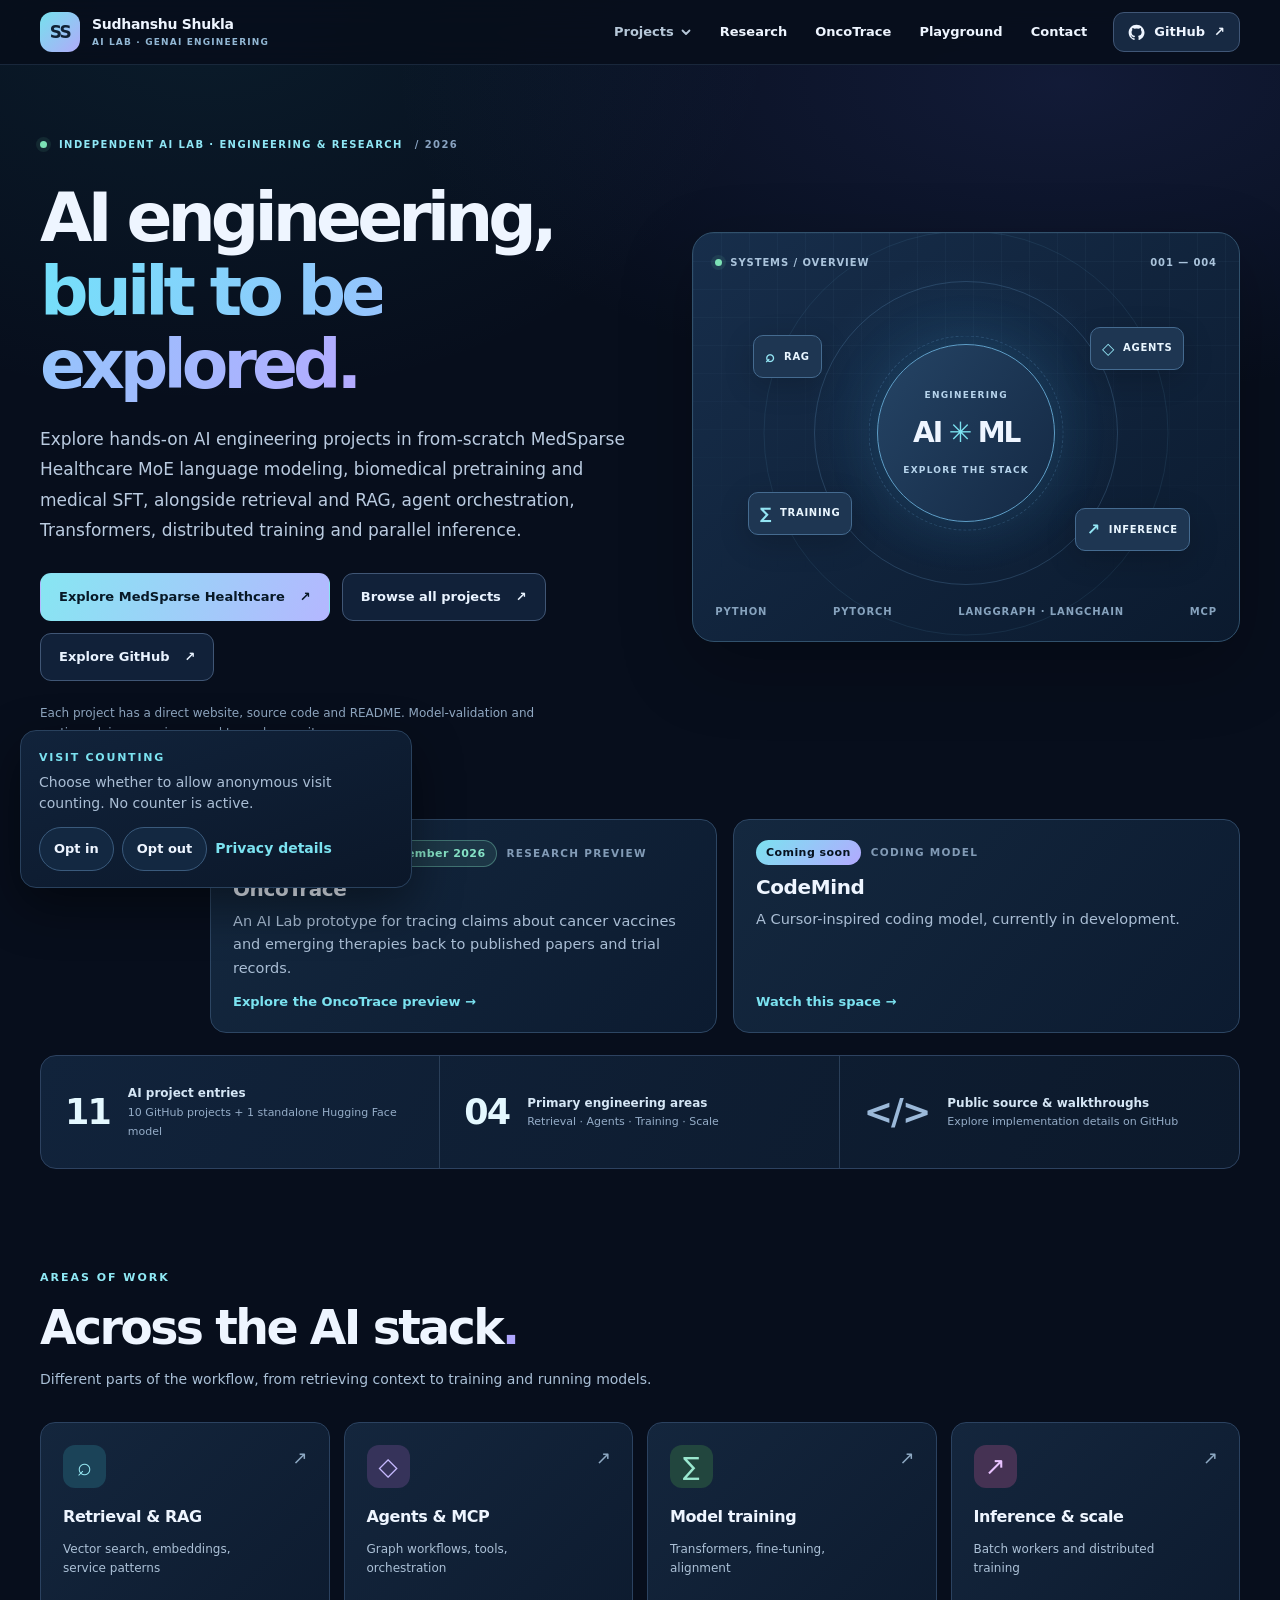
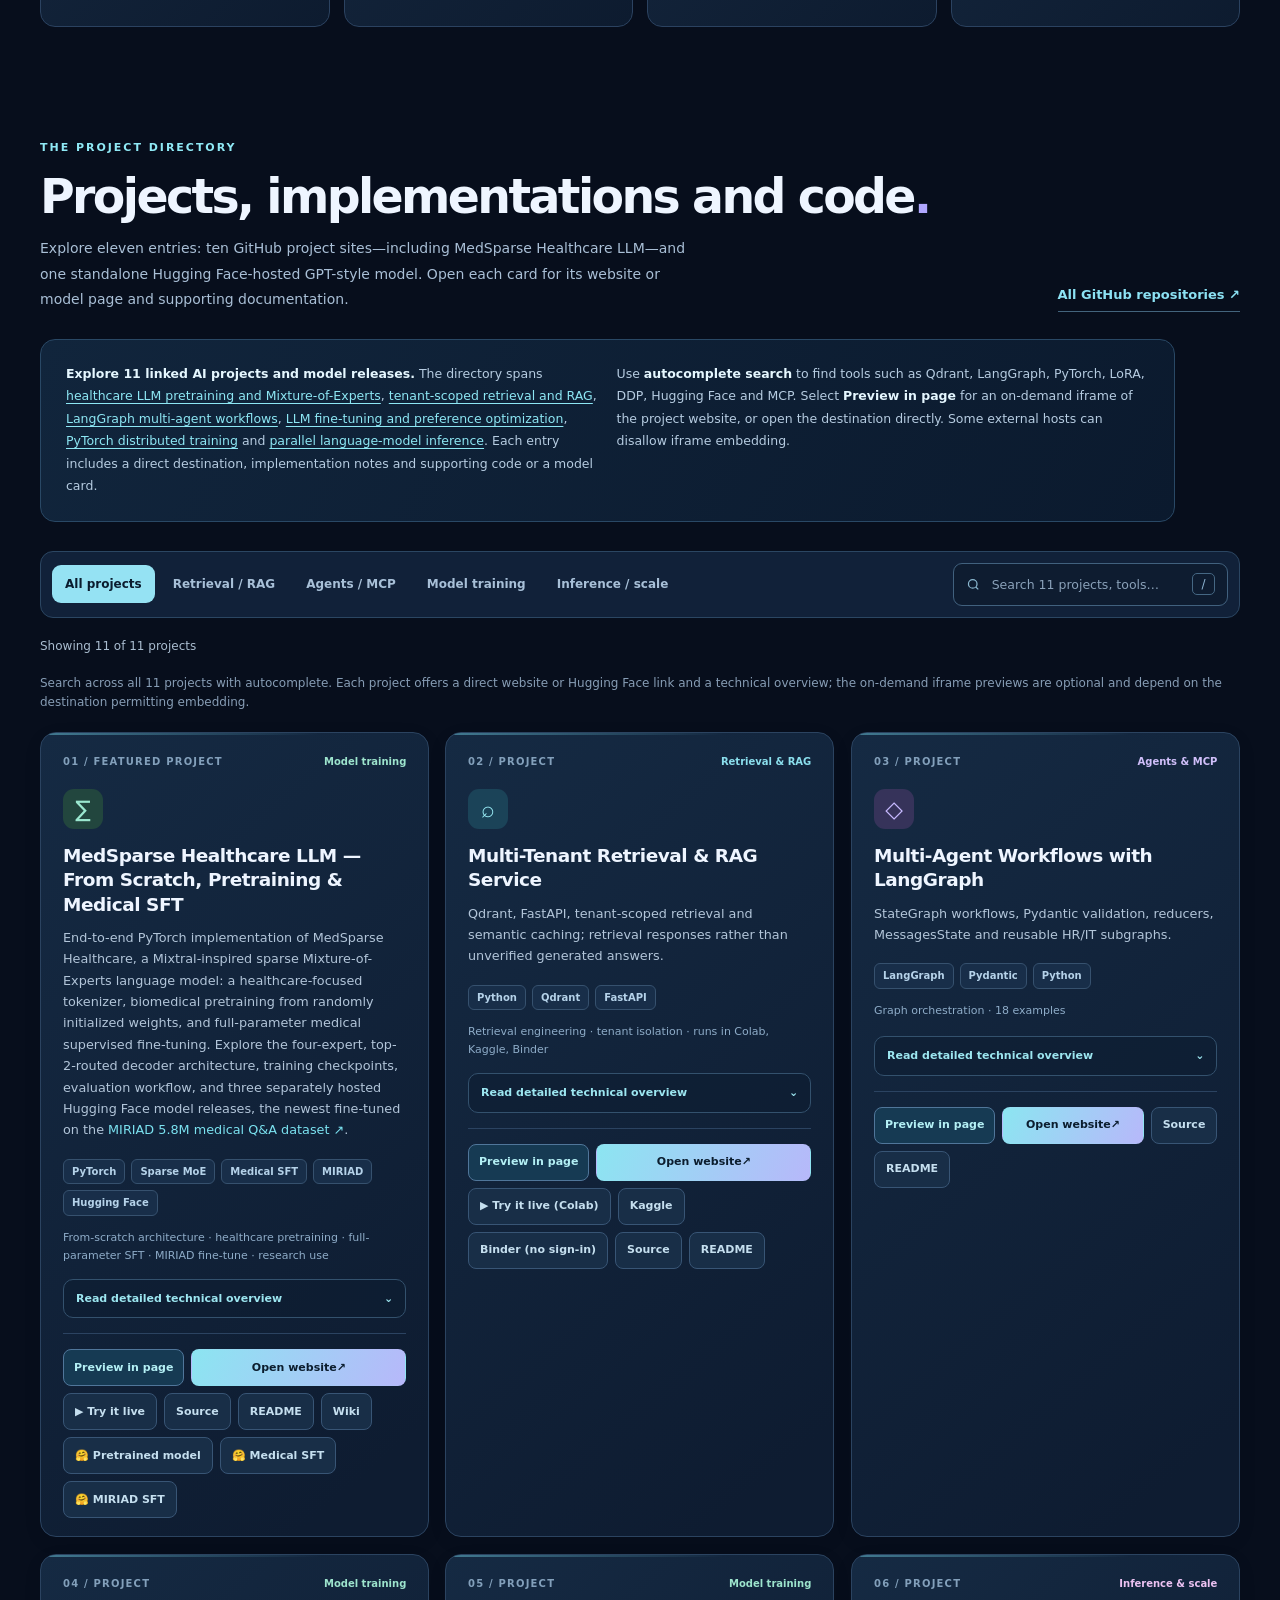
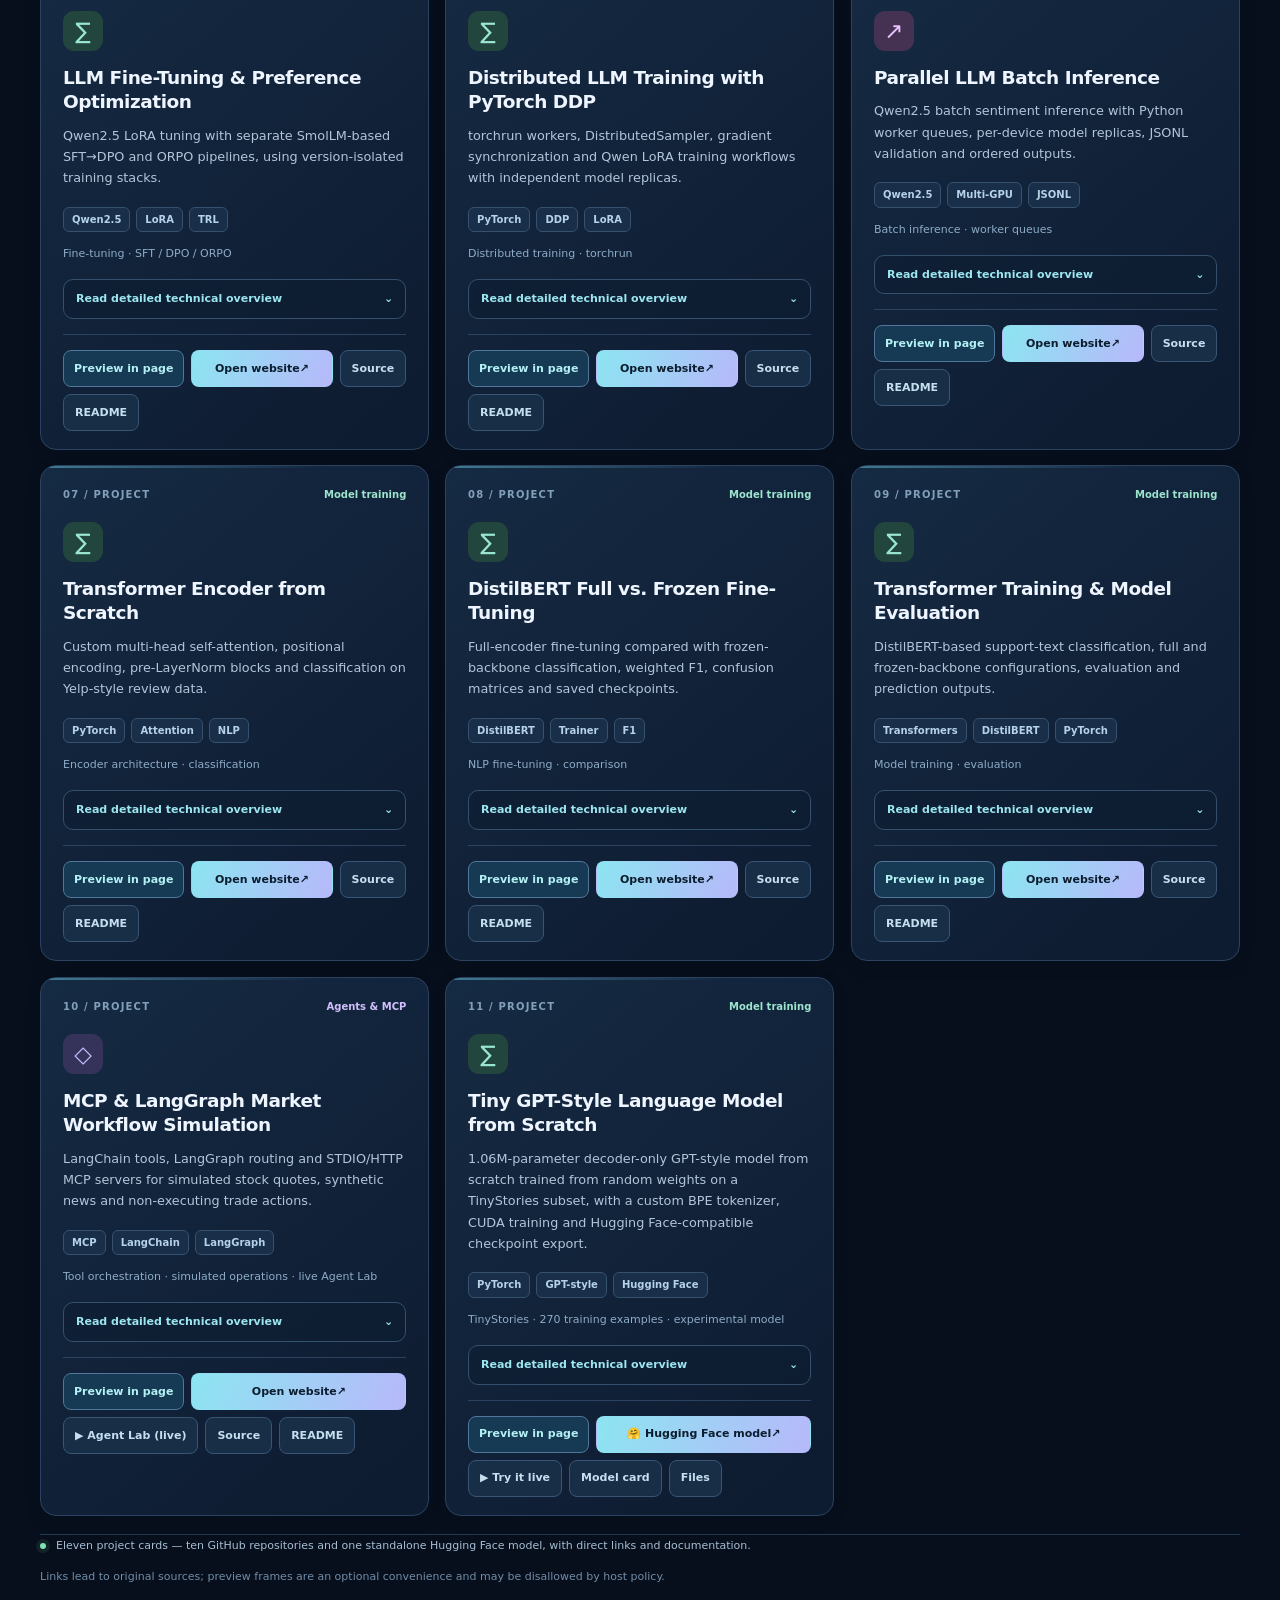
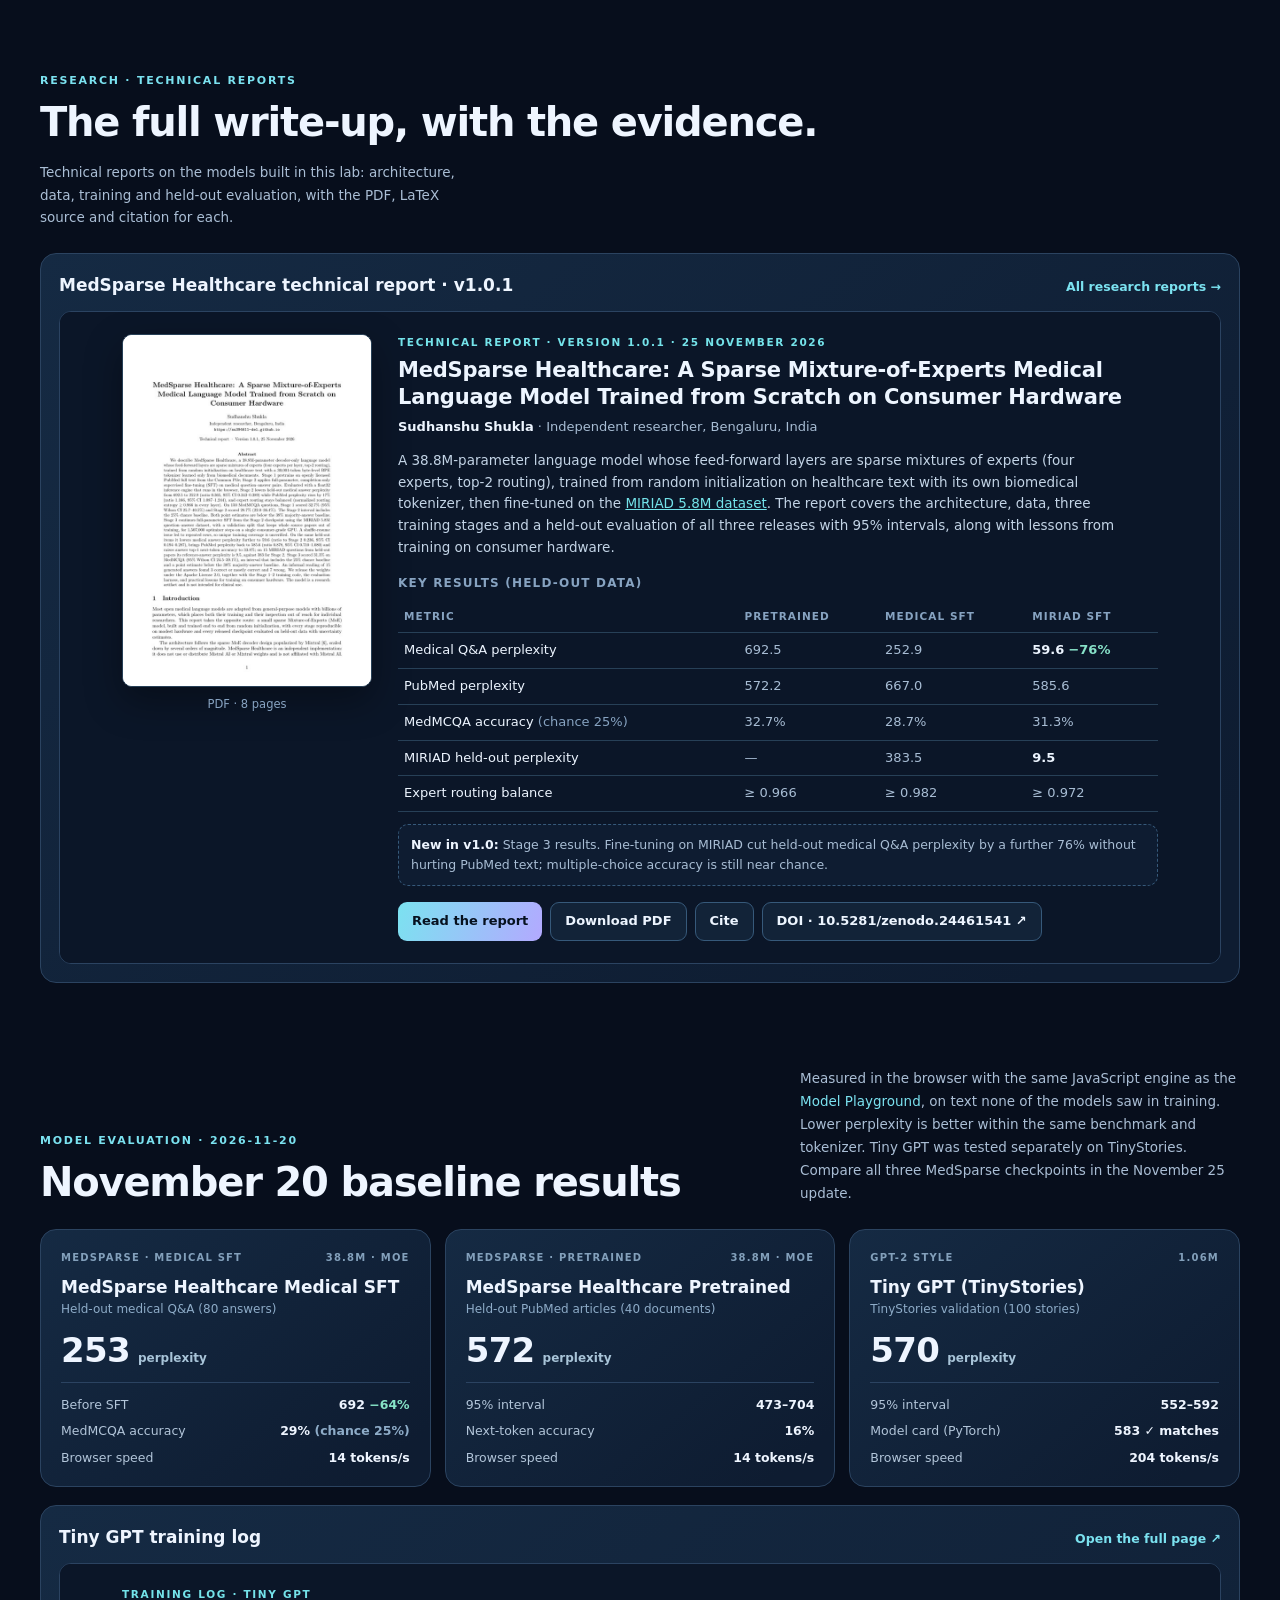
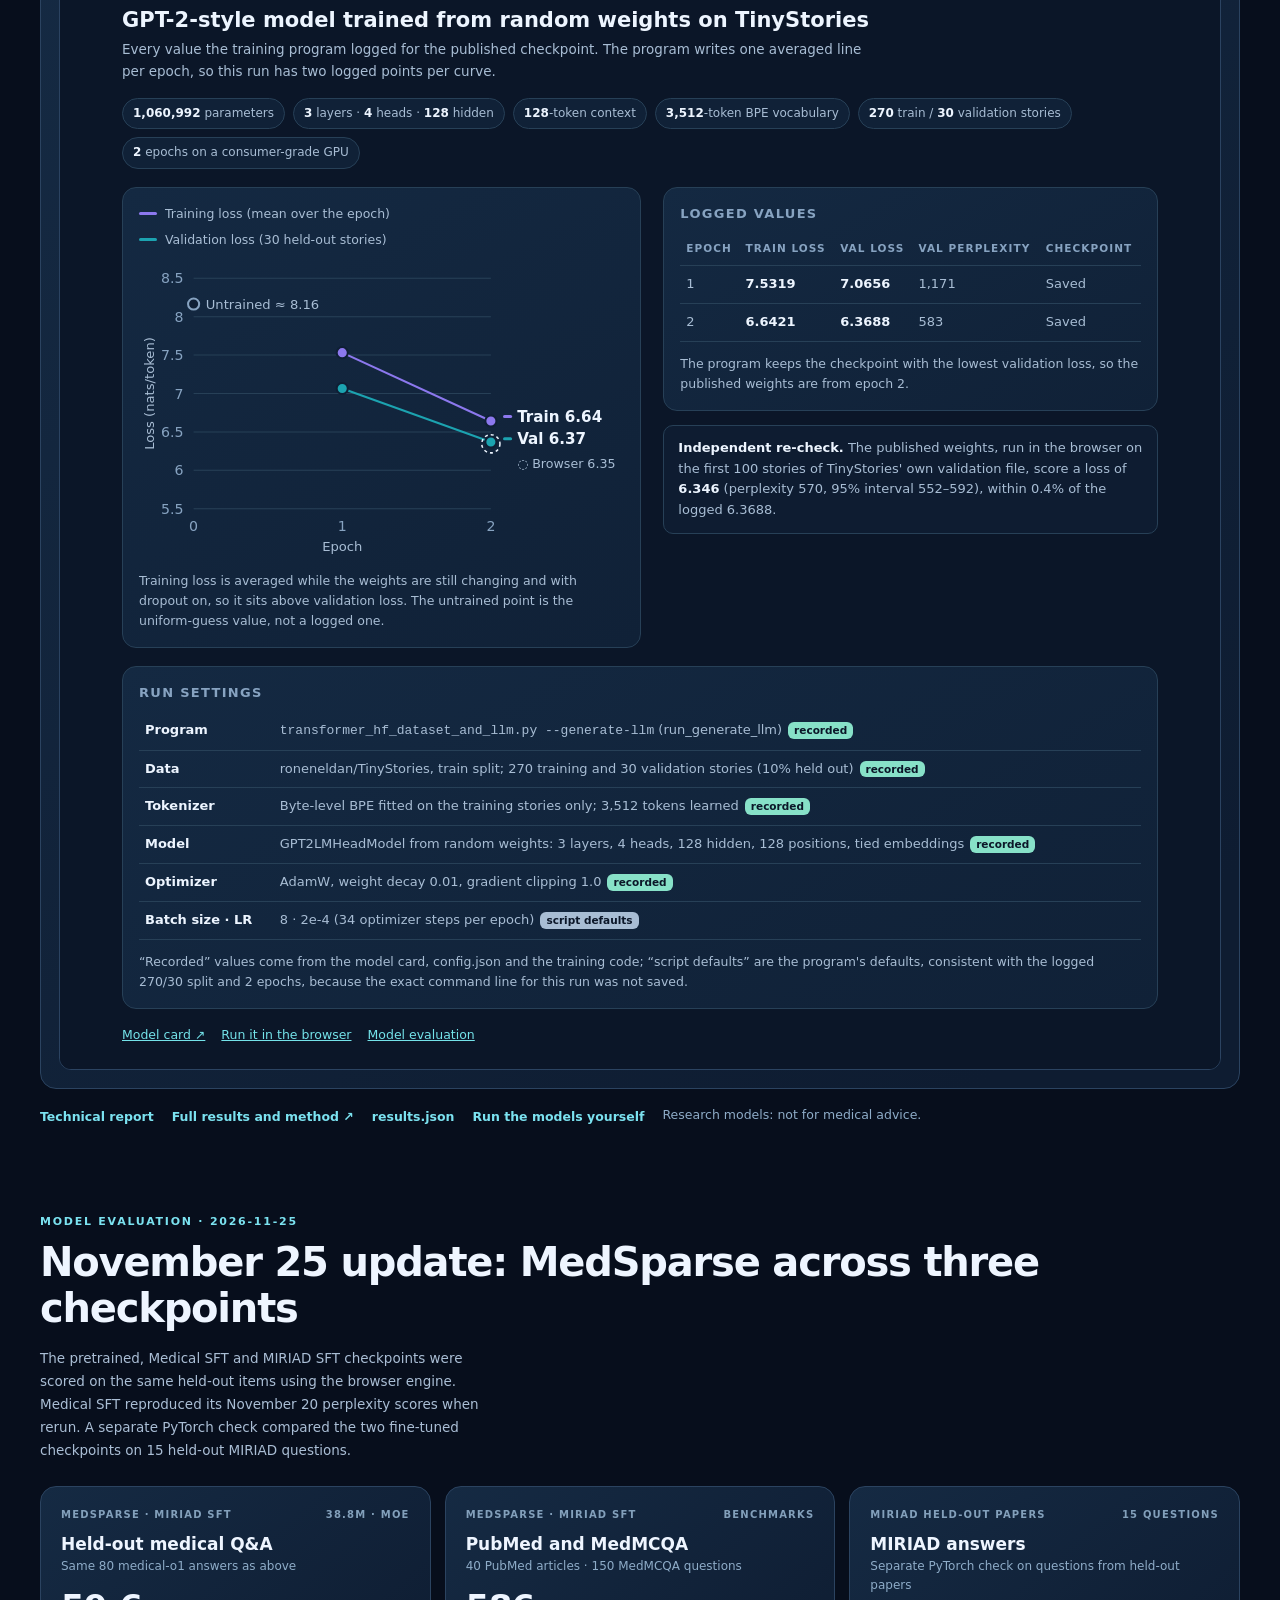
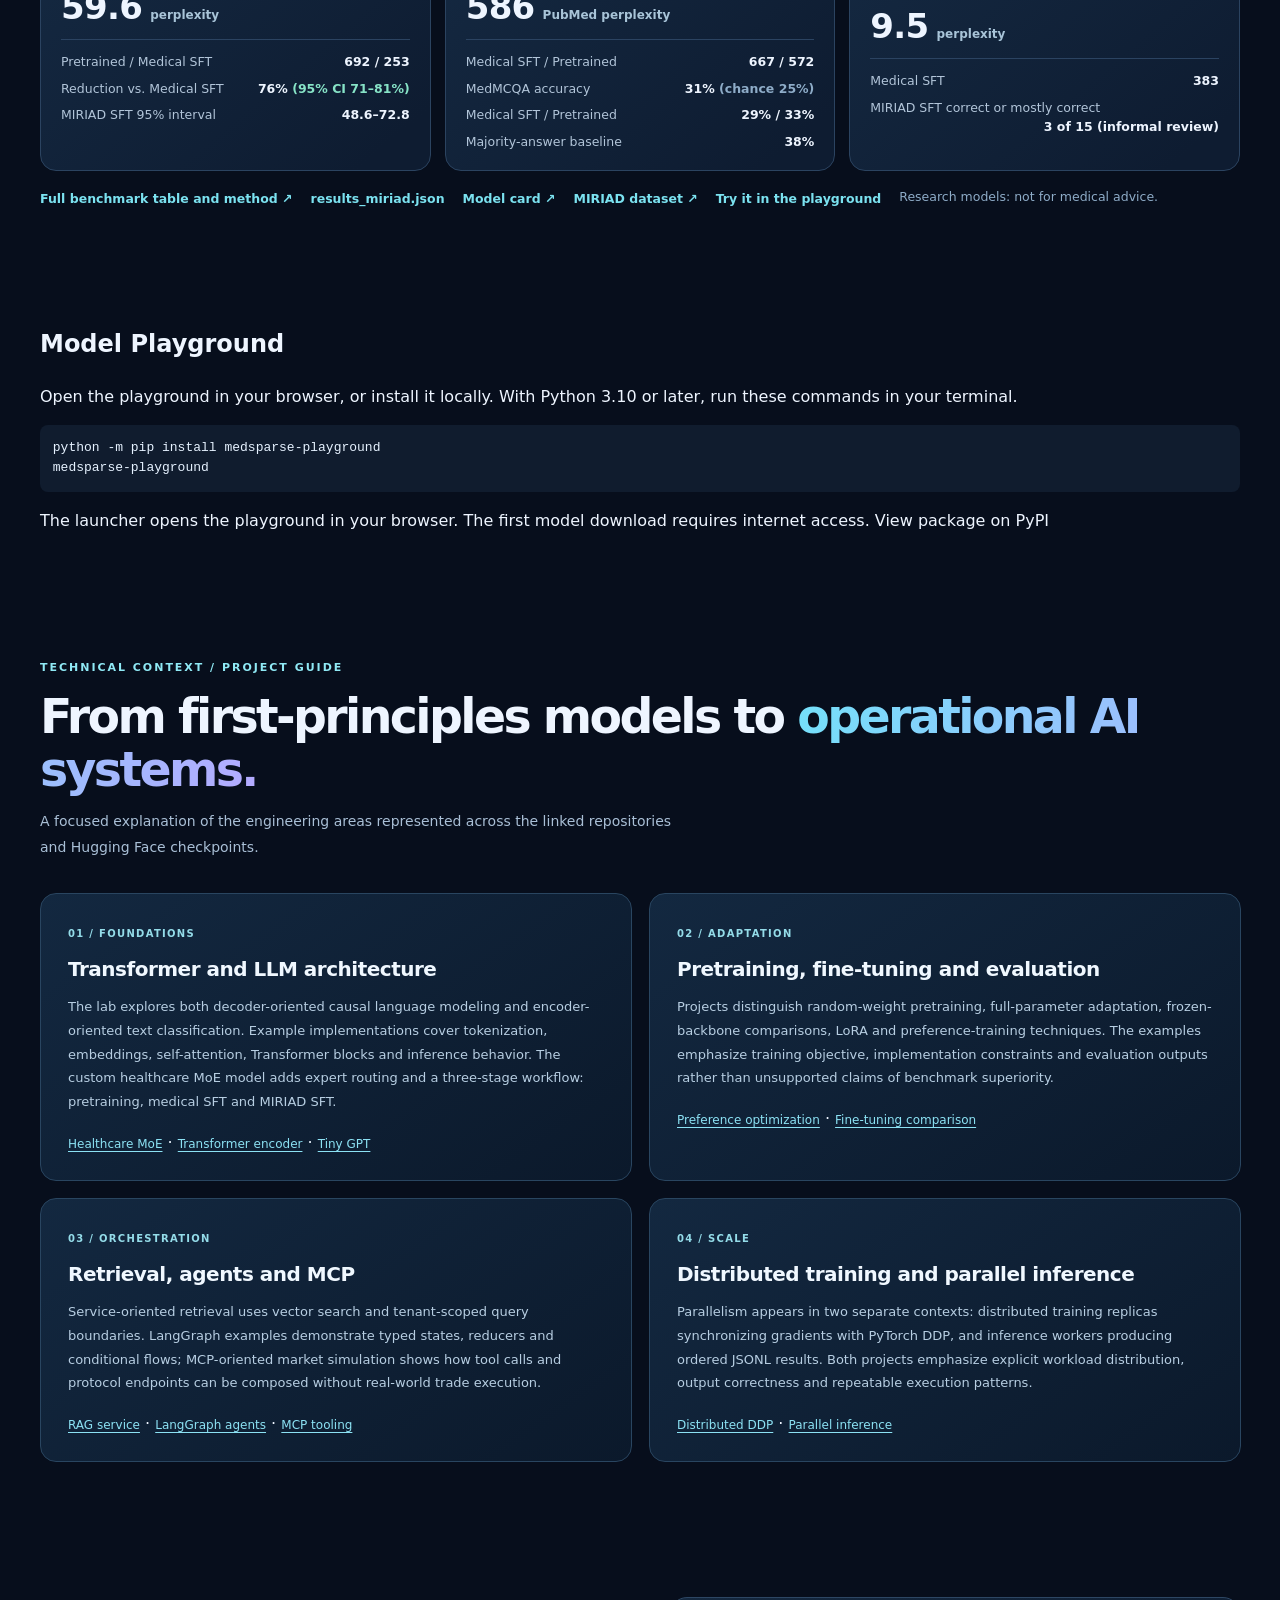
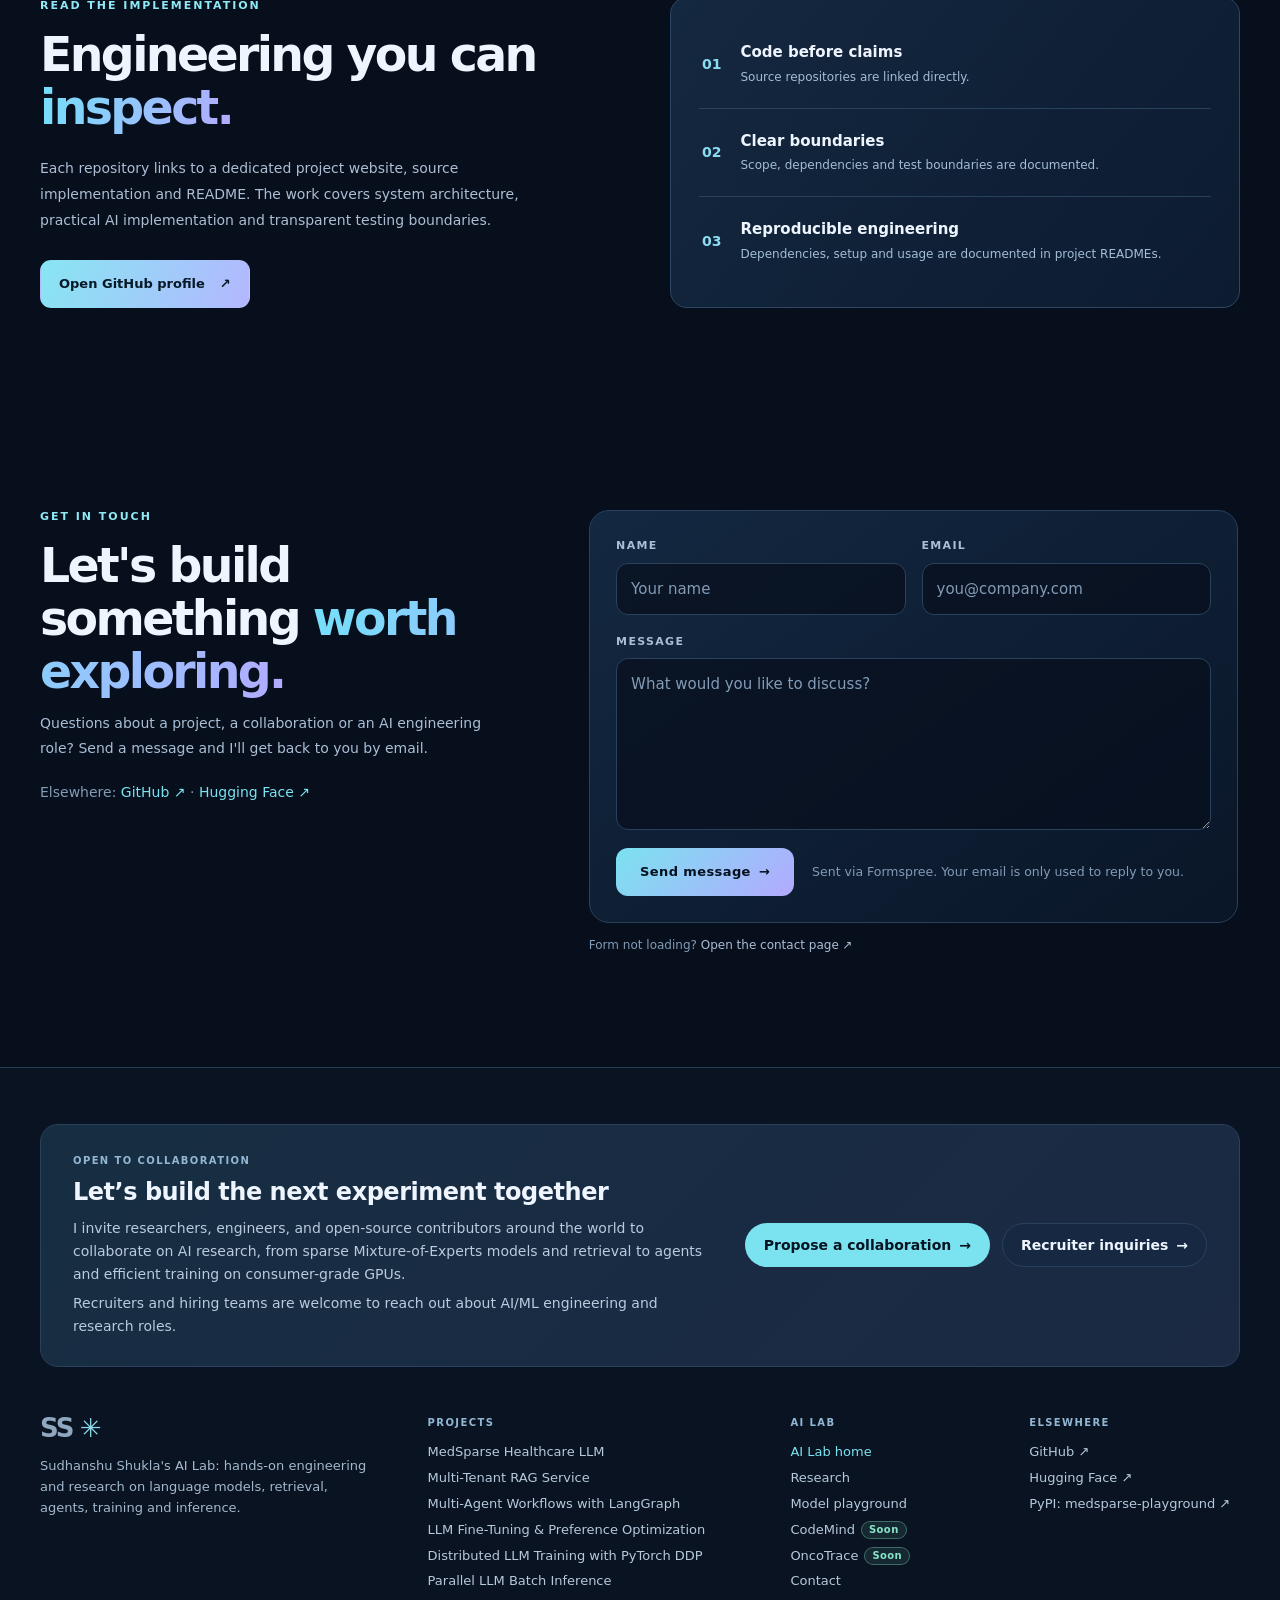
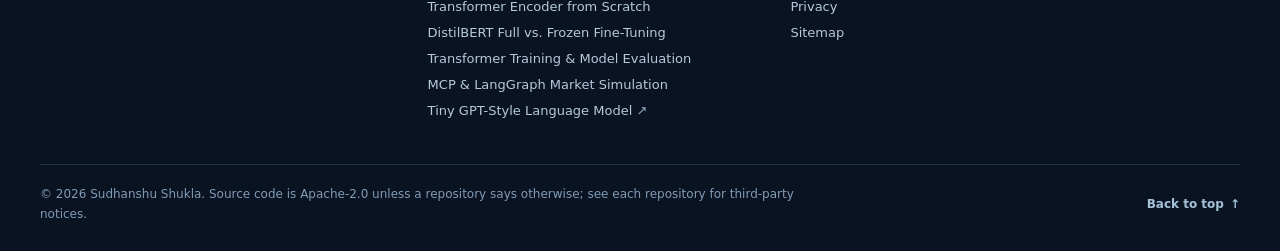
==== index.html @ f8cc7f5b "Match the OncoTrace footer badge to CodeMind" ====
<!DOCTYPE html>
<html lang="en">
<head>

<meta http-equiv="Content-Security-Policy" content="base-uri 'none'; object-src 'none'; script-src 'self'; script-src-attr 'none'; frame-src 'self' https://su394611-del.github.io https://huggingface.co; worker-src 'self'; form-action 'none'"><meta charset="utf-8"/>
<meta content="width=device-width, initial-scale=1, viewport-fit=cover" name="viewport"/>
<meta content="#080f1d" name="theme-color"/>
<meta content="Sudhanshu Shukla" name="author"/>
<meta content="Explore 11 AI engineering projects: MedSparse Healthcare MoE LLM, RAG, LangGraph agents, PyTorch DDP, model fine-tuning and Hugging Face releases." name="description"/>
<meta content="index, follow, max-image-preview:large" name="robots"/>
<link href="https://su394611-del.github.io/" rel="canonical"/>
<title>Sudhanshu Shukla | AI Lab — AI &amp; Generative AI Engineering Projects</title>
<meta content="website" property="og:type"/>
<meta content="en_US" property="og:locale"/>
<meta content="Sudhanshu Shukla | AI Lab" property="og:site_name"/>
<meta content="Sudhanshu Shukla's AI Lab — AI &amp; GenAI Projects, LLMs, RAG and MoE" property="og:title"/>
<meta content="Explore 11 AI engineering projects: MedSparse Healthcare MoE LLM, RAG, LangGraph agents, PyTorch DDP, model fine-tuning and Hugging Face releases." property="og:description"/>
<meta content="https://su394611-del.github.io/" property="og:url"/>
<meta content="https://su394611-del.github.io/assets/social-preview.png" property="og:image"/>
<meta content="1200" property="og:image:width"/>
<meta content="630" property="og:image:height"/>
<meta content="Sudhanshu Shukla's AI Lab — AI and Generative AI engineering and research" property="og:image:alt"/>
<meta content="summary_large_image" name="twitter:card"/>
<meta content="Sudhanshu Shukla's AI Lab | 11 LLM, RAG &amp; Agent Projects" name="twitter:title"/>
<meta content="Explore 11 AI engineering projects: MedSparse Healthcare MoE LLM, RAG, LangGraph agents, PyTorch DDP, model fine-tuning and Hugging Face releases." name="twitter:description"/>
<meta content="https://su394611-del.github.io/assets/social-preview.png" name="twitter:image"/>
<link href="/assets/favicon.svg" rel="icon" type="image/svg+xml"/>
<link href="/sitemap.xml" rel="sitemap" type="application/xml"/>
<link href="/assets/styles.css?v=20261120-card-actions" rel="stylesheet"/><link href="/assets/enhancements.css?v=20261118-mobile-fix-2" rel="stylesheet"/>
<link rel="stylesheet" href="contact-section-styles.css">
<link rel="stylesheet" href="whats-next-styles.css">
<script type="application/ld+json">{"@context":"https://schema.org","@graph":[{"@type":"Person","@id":"https://su394611-del.github.io/#author","name":"Sudhanshu Shukla","url":"https://su394611-del.github.io/","sameAs":["https://github.com/su394611-del","https://huggingface.co/sudhanshu42844"]},{"@type":"WebSite","@id":"https://su394611-del.github.io/#website","name":"Sudhanshu Shukla's AI Lab","url":"https://su394611-del.github.io/","inLanguage":"en","creator":{"@id":"https://su394611-del.github.io/#author"}},{"@type":"CollectionPage","@id":"https://su394611-del.github.io/#webpage","name":"Sudhanshu Shukla | AI Lab — AI & Generative AI Engineering Projects","url":"https://su394611-del.github.io/","description":"Explore 11 AI engineering projects: MedSparse Healthcare MoE LLM, RAG, LangGraph agents, PyTorch DDP, model fine-tuning and Hugging Face releases.","isPartOf":{"@id":"https://su394611-del.github.io/#website"},"author":{"@id":"https://su394611-del.github.io/#author"},"mainEntity":{"@id":"https://su394611-del.github.io/#projects-list"},"inLanguage":"en"},{"@type":"ItemList","@id":"https://su394611-del.github.io/#projects-list","name":"Eleven AI engineering project sites and Hugging Face model pages","numberOfItems":11,"itemListElement":[{"@type":"ListItem","position":1,"item":{"@type":"CreativeWork","name":"MedSparse Healthcare LLM — From Scratch, Pretraining & Medical SFT","url":"https://su394611-del.github.io/MedSparse-Healthcare-LLM-From-Scratch/","description":"End-to-end PyTorch implementation of MedSparse Healthcare, a Mixtral-inspired sparse Mixture-of-Experts language model: a healthcare-focused tokenizer, biomedical pretraining from randomly initialized weights, and full-parameter medical supervised fine-tuning. Explore the four-expert, top-2-routed decoder architecture, training checkpoints, evaluation workflow, and two separately hosted Hugging Face model releases.","keywords":"PyTorch Sparse MoE Medical SFT Hugging Face"}},{"@type":"ListItem","position":2,"item":{"@type":"CreativeWork","name":"Multi-Tenant Retrieval & RAG Service","url":"https://su394611-del.github.io/RAG-service/","description":"Qdrant, FastAPI, tenant-scoped retrieval and semantic caching; retrieval responses rather than unverified generated answers.","keywords":"Python Qdrant FastAPI"}},{"@type":"ListItem","position":3,"item":{"@type":"CreativeWork","name":"Multi-Agent Workflows with LangGraph","url":"https://su394611-del.github.io/Multi-agents-using-LangGraph/","description":"StateGraph workflows, Pydantic validation, reducers, MessagesState and reusable HR/IT subgraphs.","keywords":"LangGraph Pydantic Python"}},{"@type":"ListItem","position":4,"item":{"@type":"CreativeWork","name":"LLM Fine-Tuning & Preference Optimization","url":"https://su394611-del.github.io/Pre-training-and-Fine-tuning/","description":"Qwen2.5 LoRA tuning with separate SmolLM-based SFT→DPO and ORPO pipelines, using version-isolated training stacks.","keywords":"Qwen2.5 LoRA TRL"}},{"@type":"ListItem","position":5,"item":{"@type":"CreativeWork","name":"Distributed LLM Training with PyTorch DDP","url":"https://su394611-del.github.io/Distributed-Data-Parallel-Processing/","description":"torchrun workers, DistributedSampler, gradient synchronization and Qwen LoRA training workflows with independent model replicas.","keywords":"PyTorch DDP LoRA"}},{"@type":"ListItem","position":6,"item":{"@type":"CreativeWork","name":"Parallel LLM Batch Inference","url":"https://su394611-del.github.io/Parallel-LLM-Inference/","description":"Qwen2.5 batch sentiment inference with Python worker queues, per-device model replicas, JSONL validation and ordered outputs.","keywords":"Qwen2.5 Multi-GPU JSONL"}},{"@type":"ListItem","position":7,"item":{"@type":"CreativeWork","name":"Transformer Encoder from Scratch","url":"https://su394611-del.github.io/LLM-from-scratch/","description":"Custom multi-head self-attention, positional encoding, pre-LayerNorm blocks and classification on Yelp-style review data.","keywords":"PyTorch Attention NLP"}},{"@type":"ListItem","position":8,"item":{"@type":"CreativeWork","name":"DistilBERT Full vs. Frozen Fine-Tuning","url":"https://su394611-del.github.io/Full-Fine-Training-Pre-Training-Mid-Training/","description":"Full-encoder fine-tuning compared with frozen-backbone classification, weighted F1, confusion matrices and saved checkpoints.","keywords":"DistilBERT Trainer F1"}},{"@type":"ListItem","position":9,"item":{"@type":"CreativeWork","name":"Transformer Training & Model Evaluation","url":"https://su394611-del.github.io/Transformers-Training/","description":"DistilBERT-based support-text classification, full and frozen-backbone configurations, evaluation and prediction outputs.","keywords":"Transformers DistilBERT PyTorch"}},{"@type":"ListItem","position":10,"item":{"@type":"CreativeWork","name":"MCP & LangGraph Market Workflow Simulation","url":"https://su394611-del.github.io/Stock-market-trading-Application-using-MCP-langchain-langgraph/","description":"LangChain tools, LangGraph routing and STDIO/HTTP MCP servers for simulated stock quotes, synthetic news and non-executing trade actions.","keywords":"MCP LangChain LangGraph"}},{"@type":"ListItem","position":11,"item":{"@type":"CreativeWork","name":"Tiny GPT-Style Language Model from Scratch","url":"https://huggingface.co/sudhanshu42844/my-tiny-llm","description":"1.06M-parameter decoder-only GPT-style model from scratch trained from random weights on a TinyStories subset, with a custom BPE tokenizer, CUDA training and Hugging Face-compatible checkpoint export.","keywords":"PyTorch GPT-style Hugging Face"}}]}]}</script>
<!-- Curated project cards are static HTML for accessibility and search indexing. -->


<link rel="stylesheet" href="model-eval-styles.css">
<!-- ailab:head:start --><script defer src="/assets/vue-3.5.13.global.prod.js"></script><link rel="stylesheet" href="/assets/ailab-chrome.css?v=20261125-invite1"><script src="/assets/ailab-chrome.js?v=20261125-invite1" defer></script><script defer src="/assets/privacy.js?v=20261124-consent2"></script><!-- ailab:head:end --><script defer="" src="/assets/app.js?v=20261127-focus2"></script>
<link rel="stylesheet" href="page-details.css">
<link rel="stylesheet" href="evaluation-chart.css">
</head>
<body>
<a class="skip-link" href="#projects">Skip to project directory</a>
<!-- ailab:header:start --><header class="ailab-header ailab-sticky" id="ailab-top"><div class="ailab-wrap ailab-bar"><a class="ailab-brand" href="/" aria-label="Sudhanshu Shukla's AI Lab home"><span class="ailab-mark" aria-hidden="true">SS</span><span class="ailab-brand-text"><strong>Sudhanshu Shukla</strong><small>AI Lab · GenAI Engineering</small></span></a><nav class="ailab-nav" aria-label="AI Lab"><details class="ailab-dd"><summary class="ailab-link">Projects<svg class="ailab-chev" aria-hidden="true" viewBox="0 0 12 12" fill="none" stroke="currentColor" stroke-width="1.8" stroke-linecap="round" stroke-linejoin="round"><path d="M2.5 4.5 6 8l3.5-3.5"/></svg></summary><div class="ailab-dd-panel"><div class="ailab-dd-grid"><div><div class="ailab-dd-group"><p class="ailab-group-label">Model training</p><ul><li><a class="ailab-proj" href="/MedSparse-Healthcare-LLM-From-Scratch/">MedSparse Healthcare LLM<small>38.8M sparse MoE, trained from scratch</small></a></li><li><a class="ailab-proj" href="/Pre-training-and-Fine-tuning/">LLM Fine-Tuning &amp; Preference Optimization<small>LoRA, SFT, DPO and ORPO</small></a></li><li><a class="ailab-proj" href="/Distributed-Data-Parallel-Processing/">Distributed LLM Training with PyTorch DDP<small>torchrun, Gloo/NCCL, LoRA</small></a></li><li><a class="ailab-proj" href="/LLM-from-scratch/">Transformer Encoder from Scratch<small>Hand-built attention in PyTorch</small></a></li><li><a class="ailab-proj" href="/Full-Fine-Training-Pre-Training-Mid-Training/">DistilBERT Full vs. Frozen Fine-Tuning<small>Full encoder vs head-only training</small></a></li><li><a class="ailab-proj" href="/Transformers-Training/">Transformer Training &amp; Model Evaluation<small>DistilBERT classification walkthrough</small></a></li><li><a class="ailab-proj" href="https://huggingface.co/sudhanshu42844/my-tiny-llm" target="_blank" rel="noopener noreferrer">Tiny GPT-Style Language Model<span class="ailab-ext" aria-hidden="true"> ↗</span><small>1.06M parameters, on Hugging Face</small></a></li></ul></div></div><div><div class="ailab-dd-group"><p class="ailab-group-label">Retrieval &amp; RAG</p><ul><li><a class="ailab-proj" href="/RAG-service/">Multi-Tenant RAG Service<small>Qdrant, FastAPI, tenant isolation</small></a></li></ul></div><div class="ailab-dd-group"><p class="ailab-group-label">Research previews</p><ul><li><a class="ailab-proj" href="/oncotrace/">OncoTrace<small>Targeting around 11 December 2026</small></a></li></ul></div><div class="ailab-dd-group"><p class="ailab-group-label">Agents &amp; MCP</p><ul><li><a class="ailab-proj" href="/Multi-agents-using-LangGraph/">Multi-Agent Workflows with LangGraph<small>StateGraph, reducers, subgraphs</small></a></li><li><a class="ailab-proj" href="/Stock-market-trading-Application-using-MCP-langchain-langgraph/">MCP &amp; LangGraph Market Simulation<small>MCP servers and a ReAct tool loop</small></a></li></ul></div><div class="ailab-dd-group"><p class="ailab-group-label">Inference &amp; scale</p><ul><li><a class="ailab-proj" href="/Parallel-LLM-Inference/">Parallel LLM Batch Inference<small>Per-GPU replicas, ordered JSONL</small></a></li></ul></div></div></div><a class="ailab-dd-all" href="/#projects">Browse all 11 projects <span aria-hidden="true">→</span></a></div></details><a class="ailab-link" href="/research/">Research</a><a class="ailab-link" href="/oncotrace/">OncoTrace</a><a class="ailab-link" href="/playground/">Playground</a><a class="ailab-link" href="/contact.html">Contact</a><a class="ailab-gh" href="https://github.com/su394611-del" target="_blank" rel="noopener noreferrer"><svg class="ailab-ico" aria-hidden="true" width="17" height="17" viewBox="0 0 24 24" fill="currentColor"><path d="M12 .9C5.86.9.9 5.88.9 12.03c0 4.92 3.19 9.1 7.62 10.57.56.1.76-.24.76-.54v-2.11c-3.1.67-3.76-1.32-3.76-1.32-.5-1.28-1.24-1.62-1.24-1.62-1.02-.7.08-.68.08-.68 1.13.08 1.73 1.16 1.73 1.16 1.01 1.73 2.65 1.23 3.3.94.1-.73.39-1.23.72-1.52-2.47-.28-5.07-1.24-5.07-5.5 0-1.21.44-2.19 1.15-2.96-.12-.28-.5-1.4.11-2.91 0 0 .94-.3 3.06 1.13a10.67 10.67 0 0 1 5.58 0c2.12-1.44 3.05-1.13 3.05-1.13.61 1.51.23 2.63.11 2.91.72.77 1.15 1.75 1.15 2.97 0 4.26-2.6 5.21-5.08 5.49.4.35.75 1.04.75 2.1v3.12c0 .3.2.65.77.54 4.42-1.48 7.6-5.65 7.6-10.56C23.1 5.88 18.14.9 12 .9Z"/></svg><span>GitHub</span><span aria-hidden="true">↗</span></a></nav><details class="ailab-menu"><summary><svg class="ailab-menu-icon" aria-hidden="true" viewBox="0 0 16 16" fill="none" stroke="currentColor" stroke-width="1.8" stroke-linecap="round"><path class="ailab-burger" d="M2 4h12M2 8h12M2 12h12"/><path class="ailab-x" d="M3.5 3.5l9 9M12.5 3.5l-9 9"/></svg><span>Menu</span></summary><nav class="ailab-menu-panel" aria-label="AI Lab menu"><p class="ailab-group-label">AI Lab</p><div class="ailab-menu-links"><a class="ailab-link" href="/" aria-current="page">AI Lab home</a><a class="ailab-link" href="/#projects">All projects</a><a class="ailab-link" href="/research/">Research</a><a class="ailab-link" href="/oncotrace/">OncoTrace <small>Around 11 Dec 2026</small></a><a class="ailab-link" href="/playground/">Playground</a><a class="ailab-link" href="/contact.html">Contact</a><a class="ailab-link" href="https://github.com/su394611-del" target="_blank" rel="noopener noreferrer">GitHub <span aria-hidden="true">↗</span></a></div><p class="ailab-group-label">Projects</p><ul><li><a class="ailab-proj" href="/MedSparse-Healthcare-LLM-From-Scratch/">MedSparse Healthcare LLM<small>38.8M sparse MoE, trained from scratch</small></a></li><li><a class="ailab-proj" href="/RAG-service/">Multi-Tenant RAG Service<small>Qdrant, FastAPI, tenant isolation</small></a></li><li><a class="ailab-proj" href="/Multi-agents-using-LangGraph/">Multi-Agent Workflows with LangGraph<small>StateGraph, reducers, subgraphs</small></a></li><li><a class="ailab-proj" href="/Pre-training-and-Fine-tuning/">LLM Fine-Tuning &amp; Preference Optimization<small>LoRA, SFT, DPO and ORPO</small></a></li><li><a class="ailab-proj" href="/Distributed-Data-Parallel-Processing/">Distributed LLM Training with PyTorch DDP<small>torchrun, Gloo/NCCL, LoRA</small></a></li><li><a class="ailab-proj" href="/Parallel-LLM-Inference/">Parallel LLM Batch Inference<small>Per-GPU replicas, ordered JSONL</small></a></li><li><a class="ailab-proj" href="/LLM-from-scratch/">Transformer Encoder from Scratch<small>Hand-built attention in PyTorch</small></a></li><li><a class="ailab-proj" href="/Full-Fine-Training-Pre-Training-Mid-Training/">DistilBERT Full vs. Frozen Fine-Tuning<small>Full encoder vs head-only training</small></a></li><li><a class="ailab-proj" href="/Transformers-Training/">Transformer Training &amp; Model Evaluation<small>DistilBERT classification walkthrough</small></a></li><li><a class="ailab-proj" href="/Stock-market-trading-Application-using-MCP-langchain-langgraph/">MCP &amp; LangGraph Market Simulation<small>MCP servers and a ReAct tool loop</small></a></li><li><a class="ailab-proj" href="https://huggingface.co/sudhanshu42844/my-tiny-llm" target="_blank" rel="noopener noreferrer">Tiny GPT-Style Language Model<span class="ailab-ext" aria-hidden="true"> ↗</span><small>1.06M parameters, on Hugging Face</small></a></li></ul></nav></details></div></header><!-- ailab:header:end -->
<div id="app">
<main id="home">
<section aria-labelledby="hero-heading" class="hero layout">
<div class="hero-copy"><div class="eyebrow"><span aria-hidden="true" class="status-dot"></span> INDEPENDENT AI LAB · ENGINEERING &amp; RESEARCH <span class="eyebrow-year">/ 2026</span></div>
<h1 id="hero-heading">AI engineering,<br/><span class="gradient-text">built to be explored.</span></h1>
<p class="hero-intro">Explore hands-on AI engineering projects in from-scratch MedSparse Healthcare MoE language modeling, biomedical pretraining and medical SFT, alongside retrieval and RAG, agent orchestration, Transformers, distributed training and parallel inference.</p>
<div class="hero-buttons"><a class="btn btn-primary" href="https://su394611-del.github.io/MedSparse-Healthcare-LLM-From-Scratch/" rel="noopener noreferrer" target="_blank">Explore MedSparse Healthcare <span aria-hidden="true">↗</span></a><a class="btn btn-outline" href="#projects">Browse all projects <span aria-hidden="true">↗</span></a><a class="btn btn-outline" href="https://github.com/su394611-del?tab=repositories" rel="noopener noreferrer" target="_blank">Explore GitHub <span aria-hidden="true">↗</span></a></div>
<p class="hero-disclaimer">Each project has a direct website, source code and README. Model-validation and runtime claims remain scoped to each repository.</p>
</div>
<div aria-label="Visualization of AI engineering areas: retrieval, agents, training, and inference" class="hero-graphic" role="img">
<div class="graphic-head"><span><i aria-hidden="true" class="graphic-pulse"></i> SYSTEMS / OVERVIEW</span><span>001 — 004</span></div>
<div class="orbit orbit-one"></div><div class="orbit orbit-two"></div><div class="orbit orbit-three"></div>
<div class="visual-core"><small>ENGINEERING</small><strong>AI <span>✳</span> ML</strong><small>EXPLORE THE STACK</small></div>
<div class="orbit-node node-retrieval"><span class="node-icon">⌕</span><span>RAG</span></div>
<div class="orbit-node node-agents"><span class="node-icon">◇</span><span>AGENTS</span></div>
<div class="orbit-node node-training"><span class="node-icon">∑</span><span>TRAINING</span></div>
<div class="orbit-node node-inference"><span class="node-icon">↗</span><span>INFERENCE</span></div>
<div class="graphic-bottom"><span>PYTHON</span><span>PYTORCH</span><span>LANGGRAPH · LANGCHAIN</span><span>MCP</span></div>
</div>
</section>
<section aria-labelledby="whats-next-heading" class="layout whats-next" id="whats-next" v-pre>
<h2 class="whats-next-label" id="whats-next-heading"><span aria-hidden="true" class="whats-next-dot"></span>What's next</h2>
<div class="whats-next-grid">
<article class="next-card"><div class="next-meta"><span class="next-badge next-badge-date"><span>Targeting <time datetime="2026-12-11">around 11 December 2026</time></span></span><span class="next-tag">Research preview</span></div><h3><a class="next-title-link" href="/oncotrace/">OncoTrace</a></h3><p>An AI Lab prototype for tracing claims about cancer vaccines and emerging therapies back to published papers and trial records.</p><a class="next-link" href="/oncotrace/">Explore the OncoTrace preview <span aria-hidden="true">→</span></a></article>
<article class="next-card"><div class="next-meta"><span class="next-badge next-badge-soon">Coming soon</span><span class="next-tag">Coding model</span></div><h3><a class="next-title-link" href="/codemind/">CodeMind</a></h3><p>A Cursor-inspired coding model, currently in development.</p><a aria-label="CodeMind: watch this space" class="next-link" href="/codemind/">Watch this space →</a></article>
</div>
</section>
<section aria-label="AI Lab at a glance" class="layout insight-row">
<div class="insight"><span class="insight-num">11</span><span class="insight-text">AI project entries<br/><small>10 GitHub projects + 1 standalone Hugging Face model</small></span></div>
<div class="insight"><span class="insight-num">04</span><span class="insight-text">Primary engineering areas<br/><small>Retrieval · Agents · Training · Scale</small></span></div>
<div class="insight"><span class="insight-num insight-code">&lt;/&gt;</span><span class="insight-text">Public source &amp; walkthroughs<br/><small>Explore implementation details on GitHub</small></span></div>
</section>
<section aria-labelledby="focus-heading" class="layout focus-section"><div class="section-intro"><p class="kicker">AREAS OF WORK</p><h2 id="focus-heading">Across the AI stack<span class="subtle-point">.</span></h2><p>Different parts of the workflow, from retrieving context to training and running models.</p></div>
<div class="focus-grid">
<a @click="focusCategory('retrieval')" class="focus-tile" href="#projects"><span aria-hidden="true" class="focus-icon focus-retrieval">⌕</span><span class="focus-name">Retrieval &amp; RAG</span><span class="focus-detail">Vector search, embeddings, service patterns</span><span aria-hidden="true" class="focus-arrow">↗</span></a>
<a @click="focusCategory('agents')" class="focus-tile" href="#projects"><span aria-hidden="true" class="focus-icon focus-agents">◇</span><span class="focus-name">Agents &amp; MCP</span><span class="focus-detail">Graph workflows, tools, orchestration</span><span aria-hidden="true" class="focus-arrow">↗</span></a>
<a @click="focusCategory('training')" class="focus-tile" href="#projects"><span aria-hidden="true" class="focus-icon focus-training">∑</span><span class="focus-name">Model training</span><span class="focus-detail">Transformers, fine-tuning, alignment</span><span aria-hidden="true" class="focus-arrow">↗</span></a>
<a @click="focusCategory('inference')" class="focus-tile" href="#projects"><span aria-hidden="true" class="focus-icon focus-inference">↗</span><span class="focus-name">Inference &amp; scale</span><span class="focus-detail">Batch workers and distributed training</span><span aria-hidden="true" class="focus-arrow">↗</span></a>
</div>
</section>
<section aria-labelledby="projects-heading" class="layout projects-section" id="projects"><div class="section-intro projects-intro"><div><p class="kicker">THE PROJECT DIRECTORY</p><h2 id="projects-heading">Projects, implementations and code<span class="subtle-point">.</span></h2><p>Explore eleven entries: ten GitHub project sites—including MedSparse Healthcare LLM—and one standalone Hugging Face-hosted GPT-style model. Open each card for its website or model page and supporting documentation.</p></div><a class="all-link" href="https://github.com/su394611-del?tab=repositories" rel="noopener noreferrer" target="_blank">All GitHub repositories <span aria-hidden="true">↗</span></a></div><div aria-label="About these projects" class="directory-context">
<p><strong>Explore 11 linked AI projects and model releases.</strong> The directory spans <a href="#project-medsparse-healthcare">healthcare LLM pretraining and Mixture-of-Experts</a>, <a href="#project-rag-service">tenant-scoped retrieval and RAG</a>, <a href="#project-langgraph-agents">LangGraph multi-agent workflows</a>, <a href="#project-pretraining-finetuning">LLM fine-tuning and preference optimization</a>, <a href="#project-distributed-training">PyTorch distributed training</a> and <a href="#project-parallel-inference">parallel language-model inference</a>. Each entry includes a direct destination, implementation notes and supporting code or a model card.</p>
<p>Use <strong>autocomplete search</strong> to find tools such as Qdrant, LangGraph, PyTorch, LoRA, DDP, Hugging Face and MCP. Select <strong>Preview in page</strong> for an on-demand iframe of the project website, or open the destination directly. Some external hosts can disallow iframe embedding.</p>
</div>
<div class="project-toolbar"><div aria-label="Filter projects by category" class="filter-scroller" role="group"><button :aria-pressed="String(category === 'all')" :class="{ active: category === 'all' }" data-category="all" class="filter-chip" type="button">All projects</button>
<button :aria-pressed="String(category === 'retrieval')" :class="{ active: category === 'retrieval' }" data-category="retrieval" class="filter-chip" type="button">Retrieval / RAG</button>
<button :aria-pressed="String(category === 'agents')" :class="{ active: category === 'agents' }" data-category="agents" class="filter-chip" type="button">Agents / MCP</button>
<button :aria-pressed="String(category === 'training')" :class="{ active: category === 'training' }" data-category="training" class="filter-chip" type="button">Model training</button>
<button :aria-pressed="String(category === 'inference')" :class="{ active: category === 'inference' }" data-category="inference" class="filter-chip" type="button">Inference / scale</button>
</div><div class="search-area">
<div class="search-control" role="search">
<svg aria-hidden="true" fill="none" height="19" stroke="currentColor" stroke-width="2" viewbox="0 0 24 24" width="19"><circle cx="11" cy="11" r="7"></circle><path d="m20 20-4-4"></path></svg>
<label class="sr-only" for="project-search">Search AI project titles, tools and topics</label>
<input :aria-activedescendant="activeSuggestion &gt;= 0 ? 'suggestion-' + suggestions[activeSuggestion]?.slug : undefined" :aria-expanded="String(suggestionsOpen &amp;&amp; suggestions.length &gt; 0)" @blur="closeSuggestions" @focus="suggestionsOpen=true" @input="onInput" @keydown.down.prevent="moveSuggestion(1)" @keydown.enter.prevent="activateSuggestion" @keydown.esc="suggestionsOpen=false" @keydown.up.prevent="moveSuggestion(-1)" aria-autocomplete="list" aria-controls="project-suggestions" autocomplete="off" id="project-search" placeholder="Search 11 projects, tools…" role="combobox" spellcheck="false" type="search" v-model="query"/>
<span aria-hidden="true" class="search-shortcut">/</span>
</div>
<div class="suggestion-list" id="project-suggestions" role="listbox" v-if="suggestionsOpen &amp;&amp; suggestions.length &gt; 0">
<button :aria-selected="String(i===activeSuggestion)" :class="{ selected: i===activeSuggestion }" :id="'suggestion-'+item.slug" :key="item.slug" @click="chooseSuggestion(item.slug)" @mousedown.prevent="chooseSuggestion(item.slug)" class="suggestion-item" role="option" type="button" v-for="(item, i) in suggestions">
<span class="suggestion-name" v-text="item.title"></span><small v-text="categoryLabel(item.category)"></small>
</button>
<div class="suggestion-hint">↑ ↓ navigate · Enter select · Esc close</div>
</div>
</div></div>
<div class="results-line"><span aria-live="polite" id="project-results-count" role="status" v-text="'Showing ' + visibleCount + ' of ' + totalCount + ' projects'"></span><noscript><span class="sr-only">All eleven project cards remain visible without JavaScript. Search and filters support Vue or a lightweight fallback.</span></noscript><template v-if="category !== 'all' || query.trim()"><button @click="resetFilters" class="reset-control" type="button">Clear filters <span aria-hidden="true">×</span></button></template></div><p class="project-access-note">Search across all 11 projects with autocomplete. Each project offers a direct website or Hugging Face link and a technical overview; the on-demand iframe previews are optional and depend on the destination permitting embedding.</p>
<div class="projects-grid" id="projects-grid">
<article class="project-card" data-category="training" data-keywords="PyTorch Sparse MoE Medical SFT Hugging Face" data-repo="MedSparse-Healthcare-LLM-From-Scratch" data-search="medsparse-healthcare-llm-from-scratch medsparse healthcare mixtral-inspired mixtral medical language model from scratch pytorch sparse mixture-of-experts moe grouped-query attention rope rmsnorm swiglu biomedical pubmed pretraining full-parameter medical supervised fine-tuning sft hugging face model weights model cards wiki architecture diagrams" data-title="MedSparse Healthcare LLM — From Scratch, Pretraining &amp; Medical SFT" data-url="https://su394611-del.github.io/MedSparse-Healthcare-LLM-From-Scratch/" id="project-medsparse-healthcare" v-show="matches('training', 'MedSparse-Healthcare-LLM-From-Scratch')">
<div class="card-head"><span class="card-code">01 / FEATURED PROJECT</span><span class="card-category category-training">Model training</span></div>
<div aria-hidden="true" class="card-glyph glyph-training">∑</div>
<h3><a href="https://su394611-del.github.io/MedSparse-Healthcare-LLM-From-Scratch/" rel="noopener noreferrer" target="_blank" title="Visit MedSparse Healthcare LLM — From Scratch, Pretraining &amp; Medical SFT project page">MedSparse Healthcare LLM — From Scratch, Pretraining &amp; Medical SFT</a></h3>
<p class="card-description">End-to-end PyTorch implementation of MedSparse Healthcare, a Mixtral-inspired sparse Mixture-of-Experts language model: a healthcare-focused tokenizer, biomedical pretraining from randomly initialized weights, and full-parameter medical supervised fine-tuning. Explore the four-expert, top-2-routed decoder architecture, training checkpoints, evaluation workflow, and three separately hosted Hugging Face model releases, the newest fine-tuned on the <a data-chart-style="color-var-cyan-7be2f0" href="https://huggingface.co/datasets/miriad/miriad-5.8M" target="_blank" rel="noopener noreferrer">MIRIAD 5.8M medical Q&amp;A dataset ↗</a>.</p>
<div class="card-tags"><span class="tag">PyTorch</span><span class="tag">Sparse MoE</span><span class="tag">Medical SFT</span><span class="tag">MIRIAD</span><span class="tag">Hugging Face</span></div>
<p class="card-note">From-scratch architecture · healthcare pretraining · full-parameter SFT · MIRIAD fine-tune · research use</p><details class="project-detail"><summary aria-label="Read technical overview of MedSparse Healthcare LLM — From Scratch, Pretraining &amp; Medical SFT">Read detailed technical overview <span aria-hidden="true">⌄</span></summary>
<div class="project-detail-body"><h4>Sparse MoE language-model engineering</h4><p>The implementation explores a custom decoder-only Transformer with rotary position encoding, grouped-query attention, normalization and a routed feed-forward path. A four-expert, top-two routing configuration illustrates how expert capacity and active computation can differ.</p><p>The three-stage lifecycle separates biomedical next-token pretraining, full-parameter medical instruction tuning and a larger full-parameter fine-tune on <a href="https://huggingface.co/datasets/miriad/miriad-5.8M" target="_blank" rel="noopener noreferrer">MIRIAD</a>, 5.8M Q&amp;A pairs drawn from medical research papers. Review the training pipeline, checkpoint handling, documented evaluation scope and separate Hugging Face model cards; the release is for research and engineering, not medical decision-making.</p></div></details>
<div class="card-actions"><button @click="openPreview('medsparse-healthcare')" class="preview-trigger" data-preview="medsparse-healthcare" type="button">Preview in page</button><a aria-label="Open MedSparse Healthcare project website" class="project-site-link" href="https://su394611-del.github.io/MedSparse-Healthcare-LLM-From-Scratch/" rel="noopener noreferrer" target="_blank">Open website<span aria-hidden="true"> ↗</span></a><a aria-label="Try the MedSparse Healthcare models live in your browser" class="docs-link" href="/playground/?model=sft">▶ Try it live</a><a aria-label="View MedSparse Healthcare GitHub repository" class="docs-link" href="https://github.com/su394611-del/MedSparse-Healthcare-LLM-From-Scratch" rel="noopener noreferrer" target="_blank">Source</a><a aria-label="Read MedSparse Healthcare README" class="docs-link" href="https://github.com/su394611-del/MedSparse-Healthcare-LLM-From-Scratch/blob/main/README.md" rel="noopener noreferrer" target="_blank">README</a><a aria-label="Read MedSparse Healthcare GitHub Wiki" class="docs-link" href="https://github.com/su394611-del/MedSparse-Healthcare-LLM-From-Scratch/wiki" rel="noopener noreferrer" target="_blank">Wiki</a><a aria-label="View healthcare pretrained model on Hugging Face" class="docs-link" href="https://huggingface.co/sudhanshu42844/medsparse-healthcare-pretrained-from-scratch" rel="noopener noreferrer" target="_blank">🤗 Pretrained model</a><a aria-label="View medical SFT model on Hugging Face" class="docs-link" href="https://huggingface.co/sudhanshu42844/medsparse-healthcare-medical-sft" rel="noopener noreferrer" target="_blank">🤗 Medical SFT</a><a aria-label="View MIRIAD SFT model on Hugging Face" class="docs-link" href="https://huggingface.co/sudhanshu42844/medsparse-healthcare-miriad-sft" rel="noopener noreferrer" target="_blank">🤗 MIRIAD SFT</a></div>
</article>
<article class="project-card" data-category="retrieval" data-keywords="Python Qdrant FastAPI" data-repo="RAG-service" data-search="rag-service multi-tenant retrieval &amp; rag service qdrant, fastapi, tenant-scoped retrieval and semantic caching; retrieval responses rather than unverified generated answers. python qdrant fastapi retrieval engineering · tenant isolation try it live colab kaggle binder notebook bge embeddings wikipedia gemini" data-title="Multi-Tenant Retrieval &amp; RAG Service" data-url="https://su394611-del.github.io/RAG-service/" id="project-rag-service" v-show="matches('retrieval', 'RAG-service')">
<div class="card-head"><span class="card-code">02 / PROJECT</span><span class="card-category category-retrieval">Retrieval &amp; RAG</span></div>
<div aria-hidden="true" class="card-glyph glyph-retrieval">⌕</div>
<h3><a href="https://su394611-del.github.io/RAG-service/" rel="noopener noreferrer" target="_blank" title="Visit Multi-Tenant Retrieval &amp; RAG Service project page">Multi-Tenant Retrieval &amp; RAG Service</a></h3><p class="card-description">Qdrant, FastAPI, tenant-scoped retrieval and semantic caching; retrieval responses rather than unverified generated answers.</p>
<div class="card-tags"><span class="tag">Python</span><span class="tag">Qdrant</span><span class="tag">FastAPI</span></div>
<p class="card-note">Retrieval engineering · tenant isolation · runs in Colab, Kaggle, Binder</p><details class="project-detail"><summary aria-label="Read technical overview of Multi-Tenant Retrieval &amp; RAG Service">Read detailed technical overview <span aria-hidden="true">⌄</span></summary>
<div class="project-detail-body"><h4>Tenant-scoped retrieval design</h4><p>This project examines retrieval as a service: API boundaries in FastAPI, vector retrieval backed by Qdrant, tenant-aware query scope and semantic caching. It is useful for understanding how retrieval infrastructure can be isolated by customer or tenant.</p><p>The documented output concerns retrieved context and retrieval behavior rather than a verified end-to-end answer-generation system. Explore how indexing, query isolation, cache reuse and service-level interfaces fit together.</p><p>A <a href="https://colab.research.google.com/github/su394611-del/RAG-service/blob/main/notebooks/RAG_Service_Colab_Kaggle.ipynb" rel="noopener noreferrer" target="_blank" data-presentation="color-var-cyan-7be2f0-text-decoration-underline">notebook for Colab, Kaggle and Binder</a> runs the whole service with no API keys: it loads about 3,200 public Wikipedia passages, indexes BGE embeddings in Qdrant, demonstrates tenant isolation and measures retrieval hit@k. In Colab it can add a cited answer from Google's free Gemini models.</p></div></details>
<div class="card-actions"><button @click="openPreview('rag-service')" class="preview-trigger" data-preview="rag-service" type="button">Preview in page</button><a aria-label="Open website: Multi-Tenant Retrieval &amp; RAG Service" class="project-site-link" href="https://su394611-del.github.io/RAG-service/" rel="noopener noreferrer" target="_blank">Open website<span aria-hidden="true"> ↗</span></a><a aria-label="Try the RAG service live in Google Colab: data loading, Qdrant vector database and tenant-filtered answers, no API keys" class="docs-link" href="https://colab.research.google.com/github/su394611-del/RAG-service/blob/main/notebooks/RAG_Service_Colab_Kaggle.ipynb" rel="noopener noreferrer" target="_blank">▶ Try it live (Colab)</a><a aria-label="Run the RAG service notebook on Kaggle" class="docs-link" href="https://www.kaggle.com/kernels/welcome?src=https://github.com/su394611-del/RAG-service/blob/main/notebooks/RAG_Service_Colab_Kaggle.ipynb" rel="noopener noreferrer" target="_blank">Kaggle</a><a aria-label="Run the RAG service notebook on Binder, no account needed" class="docs-link" href="https://mybinder.org/v2/gh/su394611-del/RAG-service/HEAD?labpath=notebooks%2FRAG_Service_Colab_Kaggle.ipynb" rel="noopener noreferrer" target="_blank">Binder (no sign-in)</a><a aria-label="Source: Multi-Tenant Retrieval &amp; RAG Service" class="docs-link" href="https://github.com/su394611-del/RAG-service" rel="noopener noreferrer" target="_blank">Source</a><a aria-label="README: Multi-Tenant Retrieval &amp; RAG Service" class="docs-link" href="https://github.com/su394611-del/RAG-service/blob/main/README.md" rel="noopener noreferrer" target="_blank">README</a></div>
</article>
<article class="project-card" data-category="agents" data-keywords="LangGraph Pydantic Python" data-repo="Multi-agents-using-LangGraph" data-search="multi-agents-using-langgraph multi-agent workflows with langgraph stategraph workflows, pydantic validation, reducers, messagesstate and reusable hr/it subgraphs. langgraph pydantic python graph orchestration · 18 examples" data-title="Multi-Agent Workflows with LangGraph" data-url="https://su394611-del.github.io/Multi-agents-using-LangGraph/" id="project-langgraph-agents" v-show="matches('agents', 'Multi-agents-using-LangGraph')">
<div class="card-head"><span class="card-code">03 / PROJECT</span><span class="card-category category-agents">Agents &amp; MCP</span></div>
<div aria-hidden="true" class="card-glyph glyph-agents">◇</div>
<h3><a href="https://su394611-del.github.io/Multi-agents-using-LangGraph/" rel="noopener noreferrer" target="_blank" title="Visit Multi-Agent Workflows with LangGraph project page">Multi-Agent Workflows with LangGraph</a></h3><p class="card-description">StateGraph workflows, Pydantic validation, reducers, MessagesState and reusable HR/IT subgraphs.</p>
<div class="card-tags"><span class="tag">LangGraph</span><span class="tag">Pydantic</span><span class="tag">Python</span></div>
<p class="card-note">Graph orchestration · 18 examples</p><details class="project-detail"><summary aria-label="Read technical overview of Multi-Agent Workflows with LangGraph">Read detailed technical overview <span aria-hidden="true">⌄</span></summary>
<div class="project-detail-body"><h4>State-driven agent orchestration</h4><p>A collection of Python examples demonstrates LangGraph StateGraph execution, conditional edges, typed state, reducer semantics and message history. Pydantic is used to illustrate input validation and structured state contracts.</p><p>Reusable HR and IT subgraphs show composition patterns without assuming every example needs a hosted model. The repository distinguishes deterministic offline runs from optional LLM-backed examples.</p></div></details>
<div class="card-actions"><button @click="openPreview('langgraph-agents')" class="preview-trigger" data-preview="langgraph-agents" type="button">Preview in page</button><a aria-label="Open website: Multi-Agent Workflows with LangGraph" class="project-site-link" href="https://su394611-del.github.io/Multi-agents-using-LangGraph/" rel="noopener noreferrer" target="_blank">Open website<span aria-hidden="true"> ↗</span></a><a aria-label="Source: Multi-Agent Workflows with LangGraph" class="docs-link" href="https://github.com/su394611-del/Multi-agents-using-LangGraph" rel="noopener noreferrer" target="_blank">Source</a><a aria-label="README: Multi-Agent Workflows with LangGraph" class="docs-link" href="https://github.com/su394611-del/Multi-agents-using-LangGraph/blob/main/README.md" rel="noopener noreferrer" target="_blank">README</a></div>
</article>
<article class="project-card" data-category="training" data-keywords="Qwen2.5 LoRA TRL" data-repo="Pre-training-and-Fine-tuning" data-search="pre-training-and-fine-tuning llm fine-tuning &amp; preference optimization qwen2.5 lora tuning with separate smollm-based sft→dpo and orpo pipelines, using version-isolated training stacks. qwen2.5 lora trl fine-tuning · sft / dpo / orpo" data-title="LLM Fine-Tuning &amp; Preference Optimization" data-url="https://su394611-del.github.io/Pre-training-and-Fine-tuning/" id="project-pretraining-finetuning" v-show="matches('training', 'Pre-training-and-Fine-tuning')">
<div class="card-head"><span class="card-code">04 / PROJECT</span><span class="card-category category-training">Model training</span></div>
<div aria-hidden="true" class="card-glyph glyph-training">∑</div>
<h3><a href="https://su394611-del.github.io/Pre-training-and-Fine-tuning/" rel="noopener noreferrer" target="_blank" title="Visit LLM Fine-Tuning &amp; Preference Optimization project page">LLM Fine-Tuning &amp; Preference Optimization</a></h3><p class="card-description">Qwen2.5 LoRA tuning with separate SmolLM-based SFT→DPO and ORPO pipelines, using version-isolated training stacks.</p>
<div class="card-tags"><span class="tag">Qwen2.5</span><span class="tag">LoRA</span><span class="tag">TRL</span></div>
<p class="card-note">Fine-tuning · SFT / DPO / ORPO</p><details class="project-detail"><summary aria-label="Read technical overview of LLM Fine-Tuning &amp; Preference Optimization">Read detailed technical overview <span aria-hidden="true">⌄</span></summary>
<div class="project-detail-body"><h4>Instruction adaptation and preference learning</h4><p>The project brings together Qwen2.5 LoRA adaptation and separate SmolLM workflows involving supervised fine-tuning, direct preference optimization and ORPO. Each training approach has different data and optimization requirements.</p><p>The separate software stacks matter because rapidly evolving Transformers and TRL packages can introduce compatibility boundaries. Review the implementation choices and version-specific instructions before reproducing a run.</p></div></details>
<div class="card-actions"><button @click="openPreview('pretraining-finetuning')" class="preview-trigger" data-preview="pretraining-finetuning" type="button">Preview in page</button><a aria-label="Open website: LLM Fine-Tuning &amp; Preference Optimization" class="project-site-link" href="https://su394611-del.github.io/Pre-training-and-Fine-tuning/" rel="noopener noreferrer" target="_blank">Open website<span aria-hidden="true"> ↗</span></a><a aria-label="Source: LLM Fine-Tuning &amp; Preference Optimization" class="docs-link" href="https://github.com/su394611-del/Pre-training-and-Fine-tuning" rel="noopener noreferrer" target="_blank">Source</a><a aria-label="README: LLM Fine-Tuning &amp; Preference Optimization" class="docs-link" href="https://github.com/su394611-del/Pre-training-and-Fine-tuning/blob/main/README.md" rel="noopener noreferrer" target="_blank">README</a></div>
</article>
<article class="project-card" data-category="training" data-keywords="PyTorch DDP LoRA" data-repo="Distributed-Data-Parallel-Processing" data-search="distributed-data-parallel-processing distributed llm training with pytorch ddp torchrun workers, distributedsampler, gradient synchronization and qwen lora training workflows with independent model replicas. pytorch ddp lora distributed training · torchrun" data-title="Distributed LLM Training with PyTorch DDP" data-url="https://su394611-del.github.io/Distributed-Data-Parallel-Processing/" id="project-distributed-training" v-show="matches('training', 'Distributed-Data-Parallel-Processing')">
<div class="card-head"><span class="card-code">05 / PROJECT</span><span class="card-category category-training">Model training</span></div>
<div aria-hidden="true" class="card-glyph glyph-training">∑</div>
<h3><a href="https://su394611-del.github.io/Distributed-Data-Parallel-Processing/" rel="noopener noreferrer" target="_blank" title="Visit Distributed LLM Training with PyTorch DDP project page">Distributed LLM Training with PyTorch DDP</a></h3><p class="card-description">torchrun workers, DistributedSampler, gradient synchronization and Qwen LoRA training workflows with independent model replicas.</p>
<div class="card-tags"><span class="tag">PyTorch</span><span class="tag">DDP</span><span class="tag">LoRA</span></div>
<p class="card-note">Distributed training · torchrun</p><details class="project-detail"><summary aria-label="Read technical overview of Distributed LLM Training with PyTorch DDP">Read detailed technical overview <span aria-hidden="true">⌄</span></summary>
<div class="project-detail-body"><h4>Distributed data-parallel training</h4><p>PyTorch DistributedDataParallel synchronizes gradients across independently running model replicas. The code explores torchrun-based process launch, dataset sharding with DistributedSampler, gradient synchronization and training setup.</p><p>The project also discusses Qwen LoRA workflows, separating efficient parameter adaptation from the process-level mechanics of distributed training. It is an implementation reference, not a published throughput benchmark.</p></div></details>
<div class="card-actions"><button @click="openPreview('distributed-training')" class="preview-trigger" data-preview="distributed-training" type="button">Preview in page</button><a aria-label="Open website: Distributed LLM Training with PyTorch DDP" class="project-site-link" href="https://su394611-del.github.io/Distributed-Data-Parallel-Processing/" rel="noopener noreferrer" target="_blank">Open website<span aria-hidden="true"> ↗</span></a><a aria-label="Source: Distributed LLM Training with PyTorch DDP" class="docs-link" href="https://github.com/su394611-del/Distributed-Data-Parallel-Processing" rel="noopener noreferrer" target="_blank">Source</a><a aria-label="README: Distributed LLM Training with PyTorch DDP" class="docs-link" href="https://github.com/su394611-del/Distributed-Data-Parallel-Processing/blob/main/README.md" rel="noopener noreferrer" target="_blank">README</a></div>
</article>
<article class="project-card" data-category="inference" data-keywords="Qwen2.5 Multi-GPU JSONL" data-repo="Parallel-LLM-Inference" data-search="parallel-llm-inference parallel llm batch inference qwen2.5 batch sentiment inference with python worker queues, per-device model replicas, jsonl validation and ordered outputs. qwen2.5 multi-gpu jsonl batch inference · worker queues" data-title="Parallel LLM Batch Inference" data-url="https://su394611-del.github.io/Parallel-LLM-Inference/" id="project-parallel-inference" v-show="matches('inference', 'Parallel-LLM-Inference')">
<div class="card-head"><span class="card-code">06 / PROJECT</span><span class="card-category category-inference">Inference &amp; scale</span></div>
<div aria-hidden="true" class="card-glyph glyph-inference">↗</div>
<h3><a href="https://su394611-del.github.io/Parallel-LLM-Inference/" rel="noopener noreferrer" target="_blank" title="Visit Parallel LLM Batch Inference project page">Parallel LLM Batch Inference</a></h3><p class="card-description">Qwen2.5 batch sentiment inference with Python worker queues, per-device model replicas, JSONL validation and ordered outputs.</p>
<div class="card-tags"><span class="tag">Qwen2.5</span><span class="tag">Multi-GPU</span><span class="tag">JSONL</span></div>
<p class="card-note">Batch inference · worker queues</p><details class="project-detail"><summary aria-label="Read technical overview of Parallel LLM Batch Inference">Read detailed technical overview <span aria-hidden="true">⌄</span></summary>
<div class="project-detail-body"><h4>Batch inference and ordered outputs</h4><p>This design demonstrates batch sentiment inference with Qwen2.5 using per-device model replicas, Python worker queues and JSONL input validation. Work can be partitioned across workers for parallel execution.</p><p>The pipeline tracks work items and reassembles results in input order, illustrating a practical difference between concurrent execution and deterministic output formatting. Review the repository for operational assumptions and execution instructions.</p></div></details>
<div class="card-actions"><button @click="openPreview('parallel-inference')" class="preview-trigger" data-preview="parallel-inference" type="button">Preview in page</button><a aria-label="Open website: Parallel LLM Batch Inference" class="project-site-link" href="https://su394611-del.github.io/Parallel-LLM-Inference/" rel="noopener noreferrer" target="_blank">Open website<span aria-hidden="true"> ↗</span></a><a aria-label="Source: Parallel LLM Batch Inference" class="docs-link" href="https://github.com/su394611-del/Parallel-LLM-Inference" rel="noopener noreferrer" target="_blank">Source</a><a aria-label="README: Parallel LLM Batch Inference" class="docs-link" href="https://github.com/su394611-del/Parallel-LLM-Inference/blob/legacy/README.md" rel="noopener noreferrer" target="_blank">README</a></div>
</article>
<article class="project-card" data-category="training" data-keywords="PyTorch Attention NLP" data-repo="LLM-from-scratch" data-search="llm-from-scratch transformer encoder from scratch custom multi-head self-attention, positional encoding, pre-layernorm blocks and classification on yelp-style review data. pytorch attention nlp encoder architecture · classification" data-title="Transformer Encoder from Scratch" data-url="https://su394611-del.github.io/LLM-from-scratch/" id="project-transformer-encoder" v-show="matches('training', 'LLM-from-scratch')">
<div class="card-head"><span class="card-code">07 / PROJECT</span><span class="card-category category-training">Model training</span></div>
<div aria-hidden="true" class="card-glyph glyph-training">∑</div>
<h3><a href="https://su394611-del.github.io/LLM-from-scratch/" rel="noopener noreferrer" target="_blank" title="Visit Transformer Encoder from Scratch project page">Transformer Encoder from Scratch</a></h3><p class="card-description">Custom multi-head self-attention, positional encoding, pre-LayerNorm blocks and classification on Yelp-style review data.</p>
<div class="card-tags"><span class="tag">PyTorch</span><span class="tag">Attention</span><span class="tag">NLP</span></div>
<p class="card-note">Encoder architecture · classification</p><details class="project-detail"><summary aria-label="Read technical overview of Transformer Encoder from Scratch">Read detailed technical overview <span aria-hidden="true">⌄</span></summary>
<div class="project-detail-body"><h4>Transformer architecture foundations</h4><p>A Transformer encoder is implemented around multi-head self-attention, positional encoding, residual connections and pre-layer normalization. The model is used for classification on review-like text.</p><p>Unlike a decoder-only generative language model, this architecture is an encoder-oriented representation model. The distinction is important when comparing training objectives, attention masks and downstream tasks.</p></div></details>
<div class="card-actions"><button @click="openPreview('transformer-encoder')" class="preview-trigger" data-preview="transformer-encoder" type="button">Preview in page</button><a aria-label="Open website: Transformer Encoder from Scratch" class="project-site-link" href="https://su394611-del.github.io/LLM-from-scratch/" rel="noopener noreferrer" target="_blank">Open website<span aria-hidden="true"> ↗</span></a><a aria-label="Source: Transformer Encoder from Scratch" class="docs-link" href="https://github.com/su394611-del/LLM-from-scratch" rel="noopener noreferrer" target="_blank">Source</a><a aria-label="README: Transformer Encoder from Scratch" class="docs-link" href="https://github.com/su394611-del/LLM-from-scratch/blob/main/README.md" rel="noopener noreferrer" target="_blank">README</a></div>
</article>
<article class="project-card" data-category="training" data-keywords="DistilBERT Trainer F1" data-repo="Full-Fine-Training-Pre-Training-Mid-Training" data-search="full-fine-training-pre-training-mid-training distilbert full vs. frozen fine-tuning full-encoder fine-tuning compared with frozen-backbone classification, weighted f1, confusion matrices and saved checkpoints. distilbert trainer f1 nlp fine-tuning · comparison" data-title="DistilBERT Full vs. Frozen Fine-Tuning" data-url="https://su394611-del.github.io/Full-Fine-Training-Pre-Training-Mid-Training/" id="project-distilbert-tuning" v-show="matches('training', 'Full-Fine-Training-Pre-Training-Mid-Training')">
<div class="card-head"><span class="card-code">08 / PROJECT</span><span class="card-category category-training">Model training</span></div>
<div aria-hidden="true" class="card-glyph glyph-training">∑</div>
<h3><a href="https://su394611-del.github.io/Full-Fine-Training-Pre-Training-Mid-Training/" rel="noopener noreferrer" target="_blank" title="Visit DistilBERT Full vs. Frozen Fine-Tuning project page">DistilBERT Full vs. Frozen Fine-Tuning</a></h3><p class="card-description">Full-encoder fine-tuning compared with frozen-backbone classification, weighted F1, confusion matrices and saved checkpoints.</p>
<div class="card-tags"><span class="tag">DistilBERT</span><span class="tag">Trainer</span><span class="tag">F1</span></div>
<p class="card-note">NLP fine-tuning · comparison</p><details class="project-detail"><summary aria-label="Read technical overview of DistilBERT Full vs. Frozen Fine-Tuning">Read detailed technical overview <span aria-hidden="true">⌄</span></summary>
<div class="project-detail-body"><h4>Full-model versus frozen-backbone adaptation</h4><p>The project compares updating DistilBERT encoder parameters with keeping the backbone frozen while training a classification component. The configurations help illustrate optimization flexibility and training-cost trade-offs.</p><p>Saved checkpoints, weighted F1 and confusion matrices provide a concrete evaluation workflow. Measured outcomes must be interpreted within the project dataset and configuration rather than generalized to all NLP tasks.</p></div></details>
<div class="card-actions"><button @click="openPreview('distilbert-tuning')" class="preview-trigger" data-preview="distilbert-tuning" type="button">Preview in page</button><a aria-label="Open website: DistilBERT Full vs. Frozen Fine-Tuning" class="project-site-link" href="https://su394611-del.github.io/Full-Fine-Training-Pre-Training-Mid-Training/" rel="noopener noreferrer" target="_blank">Open website<span aria-hidden="true"> ↗</span></a><a aria-label="Source: DistilBERT Full vs. Frozen Fine-Tuning" class="docs-link" href="https://github.com/su394611-del/Full-Fine-Training-Pre-Training-Mid-Training" rel="noopener noreferrer" target="_blank">Source</a><a aria-label="README: DistilBERT Full vs. Frozen Fine-Tuning" class="docs-link" href="https://github.com/su394611-del/Full-Fine-Training-Pre-Training-Mid-Training/blob/main/README.md" rel="noopener noreferrer" target="_blank">README</a></div>
</article>
<article class="project-card" data-category="training" data-keywords="Transformers DistilBERT PyTorch" data-repo="Transformers-Training" data-search="transformers-training transformer training &amp; model evaluation distilbert-based support-text classification, full and frozen-backbone configurations, evaluation and prediction outputs. transformers distilbert pytorch model training · evaluation" data-title="Transformer Training &amp; Model Evaluation" data-url="https://su394611-del.github.io/Transformers-Training/" id="project-transformer-evaluation" v-show="matches('training', 'Transformers-Training')">
<div class="card-head"><span class="card-code">09 / PROJECT</span><span class="card-category category-training">Model training</span></div>
<div aria-hidden="true" class="card-glyph glyph-training">∑</div>
<h3><a href="https://su394611-del.github.io/Transformers-Training/" rel="noopener noreferrer" target="_blank" title="Visit Transformer Training &amp; Model Evaluation project page">Transformer Training &amp; Model Evaluation</a></h3><p class="card-description">DistilBERT-based support-text classification, full and frozen-backbone configurations, evaluation and prediction outputs.</p>
<div class="card-tags"><span class="tag">Transformers</span><span class="tag">DistilBERT</span><span class="tag">PyTorch</span></div>
<p class="card-note">Model training · evaluation</p><details class="project-detail"><summary aria-label="Read technical overview of Transformer Training &amp; Model Evaluation">Read detailed technical overview <span aria-hidden="true">⌄</span></summary>
<div class="project-detail-body"><h4>Model training and evaluation workflows</h4><p>The implementation uses a DistilBERT-based support-text classification setting to compare full and frozen-backbone configurations. It covers training inputs, predictions and model evaluation.</p><p>This project is a focused look at repeatable experimentation, rather than a universal claim about model quality. Use the README and source to inspect the evaluation path and any saved artifacts.</p></div></details>
<div class="card-actions"><button @click="openPreview('transformer-evaluation')" class="preview-trigger" data-preview="transformer-evaluation" type="button">Preview in page</button><a aria-label="Open website: Transformer Training &amp; Model Evaluation" class="project-site-link" href="https://su394611-del.github.io/Transformers-Training/" rel="noopener noreferrer" target="_blank">Open website<span aria-hidden="true"> ↗</span></a><a aria-label="Source: Transformer Training &amp; Model Evaluation" class="docs-link" href="https://github.com/su394611-del/Transformers-Training" rel="noopener noreferrer" target="_blank">Source</a><a aria-label="README: Transformer Training &amp; Model Evaluation" class="docs-link" href="https://github.com/su394611-del/Transformers-Training/blob/main/README.md" rel="noopener noreferrer" target="_blank">README</a></div>
</article>
<article class="project-card" data-category="agents" data-keywords="MCP LangChain LangGraph" data-repo="Stock-market-trading-Application-using-MCP-langchain-langgraph" data-search="stock-market-trading-application-using-mcp-langchain-langgraph mcp &amp; langgraph market workflow simulation langchain tools, langgraph routing and stdio/http mcp servers for simulated stock quotes, synthetic news and non-executing trade actions. mcp langchain langgraph tool orchestration · simulated operations agent lab evaluation matrix supervisor multi-agent react" data-title="MCP &amp; LangGraph Market Workflow Simulation" data-url="https://su394611-del.github.io/Stock-market-trading-Application-using-MCP-langchain-langgraph/" id="project-mcp-market" v-show="matches('agents', 'Stock-market-trading-Application-using-MCP-langchain-langgraph')">
<div class="card-head"><span class="card-code">10 / PROJECT</span><span class="card-category category-agents">Agents &amp; MCP</span></div>
<div aria-hidden="true" class="card-glyph glyph-agents">◇</div>
<h3><a href="https://su394611-del.github.io/Stock-market-trading-Application-using-MCP-langchain-langgraph/" rel="noopener noreferrer" target="_blank" title="Visit MCP &amp; LangGraph Market Workflow Simulation project page">MCP &amp; LangGraph Market Workflow Simulation</a></h3><p class="card-description">LangChain tools, LangGraph routing and STDIO/HTTP MCP servers for simulated stock quotes, synthetic news and non-executing trade actions.</p>
<div class="card-tags"><span class="tag">MCP</span><span class="tag">LangChain</span><span class="tag">LangGraph</span></div>
<p class="card-note">Tool orchestration · simulated operations · live Agent Lab</p><details class="project-detail"><summary aria-label="Read technical overview of MCP &amp; LangGraph Market Workflow Simulation">Read detailed technical overview <span aria-hidden="true">⌄</span></summary>
<div class="project-detail-body"><h4>Tool interoperability and simulated market actions</h4><p>The workflow combines LangChain tool interfaces, LangGraph control flow and Model Context Protocol servers over STDIO or HTTP. It demonstrates how agents can coordinate multiple tool endpoints.</p><p>Stock quotes, market news and trade actions are simulated; the workflow does not execute real trades. This makes it a useful architecture demonstration for orchestration and MCP integration without financial execution claims.</p><p>The <a href="https://su394611-del.github.io/Stock-market-trading-Application-using-MCP-langchain-langgraph/lab/agent-lab.html" rel="noopener noreferrer" target="_blank" data-presentation="color-var-cyan-7be2f0-text-decoration-underline">Agent Lab</a> replays eight LangGraph agents node by node, including a supervisor multi-agent graph, with an evaluation matrix across eight scenarios and recorded runs of both MCP servers.</p></div></details>
<div class="card-actions"><button @click="openPreview('mcp-market')" class="preview-trigger" data-preview="mcp-market" type="button">Preview in page</button><a aria-label="Open website: MCP &amp; LangGraph Market Workflow Simulation" class="project-site-link" href="https://su394611-del.github.io/Stock-market-trading-Application-using-MCP-langchain-langgraph/" rel="noopener noreferrer" target="_blank">Open website<span aria-hidden="true"> ↗</span></a><a aria-label="Run the MCP and LangGraph agents step by step in the live Agent Lab" class="docs-link" href="https://su394611-del.github.io/Stock-market-trading-Application-using-MCP-langchain-langgraph/lab/agent-lab.html" rel="noopener noreferrer" target="_blank">▶ Agent Lab (live)</a><a aria-label="Source: MCP &amp; LangGraph Market Workflow Simulation" class="docs-link" href="https://github.com/su394611-del/Stock-market-trading-Application-using-MCP-langchain-langgraph" rel="noopener noreferrer" target="_blank">Source</a><a aria-label="README: MCP &amp; LangGraph Market Workflow Simulation" class="docs-link" href="https://github.com/su394611-del/Stock-market-trading-Application-using-MCP-langchain-langgraph/blob/main/README.md" rel="noopener noreferrer" target="_blank">README</a></div>
</article>
<article class="project-card" data-category="training" data-keywords="PyTorch GPT-style Hugging Face" data-repo="huggingface-tiny-gpt" data-search="huggingface-tiny-gpt tiny gpt-style language model from scratch tiny llm generative causal language modeling gpt2 decoder-only pytorch hugging face transformers tinystories bpe cuda 1.06m parameters experimental weights model card" data-title="Tiny GPT-Style Language Model from Scratch" data-url="https://huggingface.co/sudhanshu42844/my-tiny-llm" id="project-tiny-gpt" v-show="matches('training', 'huggingface-tiny-gpt')">
<div class="card-head"><span class="card-code">11 / PROJECT</span><span class="card-category category-training">Model training</span></div>
<div aria-hidden="true" class="card-glyph glyph-training">∑</div>
<h3><a href="https://huggingface.co/sudhanshu42844/my-tiny-llm" rel="noopener noreferrer" target="_blank" title="Visit Tiny GPT-Style Language Model from Scratch project page">Tiny GPT-Style Language Model from Scratch</a></h3>
<p class="card-description">1.06M-parameter decoder-only GPT-style model from scratch trained from random weights on a TinyStories subset, with a custom BPE tokenizer, CUDA training and Hugging Face-compatible checkpoint export.</p>
<div class="card-tags"><span class="tag">PyTorch</span><span class="tag">GPT-style</span><span class="tag">Hugging Face</span></div>
<p class="card-note">TinyStories · 270 training examples · experimental model</p><details class="project-detail"><summary aria-label="Read technical overview of Tiny GPT-Style Language Model from Scratch">Read detailed technical overview <span aria-hidden="true">⌄</span></summary>
<div class="project-detail-body"><h4>A compact GPT-style model release</h4><p>A small decoder-only language model is constructed from random weights with a custom BPE tokenizer and a TinyStories subset. The repository card describes a roughly 1.06-million-parameter experimental model.</p><p>The Hugging Face release provides a compact checkpoint and model-card context for studying tokenization, causal language-model training and export. Its small training subset should not be confused with large-scale language-model capability.</p></div></details>
<div class="card-actions"><button @click="openPreview('tiny-gpt')" class="preview-trigger" data-preview="tiny-gpt" type="button">Preview in page</button><a aria-label="Open Tiny GPT-style model on Hugging Face" class="project-site-link" href="https://huggingface.co/sudhanshu42844/my-tiny-llm" rel="noopener noreferrer" target="_blank">🤗 Hugging Face model<span aria-hidden="true"> ↗</span></a><a aria-label="Try the Tiny GPT model live in your browser" class="docs-link" href="/playground/?model=tiny">▶ Try it live</a><a aria-label="Read Tiny GPT model card on Hugging Face" class="docs-link" href="https://huggingface.co/sudhanshu42844/my-tiny-llm/blob/main/README.md" rel="noopener noreferrer" target="_blank">Model card</a><a aria-label="Browse Tiny GPT model weights and tokenizer files" class="docs-link" href="https://huggingface.co/sudhanshu42844/my-tiny-llm/tree/main" rel="noopener noreferrer" target="_blank">Files</a></div>
</article>
</div><section aria-labelledby="preview-heading" class="preview-section" id="live-preview" data-presentation="display-none" v-show="previewSlug !== null">
<div class="preview-top">
<div><p class="kicker">LIVE PROJECT VIEWER / ON DEMAND</p><h3 id="preview-heading" tabindex="-1">Project website <span class="gradient-text">preview.</span></h3><p class="preview-description" v-text="previewTitle"></p></div>
<div class="preview-actions"><a :href="previewUrl" class="btn btn-primary" rel="noopener noreferrer" target="_blank">Open full website ↗</a><button @click="closePreview" class="btn btn-outline" type="button">Close preview ✕</button></div>
</div>
<div class="iframe-shell"><div class="iframe-chrome"><span aria-hidden="true" class="chrome-dots">● ● ●</span><span class="chrome-url" v-text="previewUrl"></span><span class="chrome-status">LIVE VIEW</span></div>
<iframe :key="previewSlug" :src="previewUrl" :title="'Website preview: ' + previewTitle" allow="fullscreen" loading="lazy" referrerpolicy="strict-origin-when-cross-origin" sandbox="allow-scripts allow-same-origin allow-popups allow-forms" v-if="previewSlug"></iframe></div>
<p class="embed-note">A destination can block embedding through its security policy. If the iframe is blank or refused, select <strong>Open full website</strong> above. Google indexes the original links and descriptions, not iframe content as part of this page.</p>
</section>
<template v-if="visibleCount===0"><div class="zero-results" role="status"><strong>No matching projects</strong><p>Try another keyword or clear your filters.</p><button @click="resetFilters" class="btn btn-outline" type="button">Show all projects</button></div></template>
<div class="sync-line"><span aria-hidden="true" class="sync-dot"></span><span>Eleven project cards — ten GitHub repositories and one standalone Hugging Face model, with direct links and documentation.</span><span class="sync-hint">Links lead to original sources; preview frames are an optional convenience and may be disallowed by host policy.</span></div>
</section>
<section aria-labelledby="research-heading" class="layout model-eval research-section" id="research" v-pre>
<div class="me-head"><div><p class="me-kicker">Research · Technical reports</p><h2 id="research-heading">The full write-up, with the evidence.</h2></div><p>Technical reports on the models built in this lab: architecture, data, training and held-out evaluation, with the PDF, LaTeX source and citation for each.</p></div>
<div class="me-log"><div class="me-log-head"><h3>MedSparse Healthcare technical report · v1.0.1</h3><a href="/research/">All research reports →</a></div>
<iframe class="me-iframe research-iframe" src="/research/embed/" title="Technical research reports" loading="lazy"></iframe></div>
</section>
<!-- model-eval:start -->
<section aria-labelledby="model-eval-heading" class="layout model-eval" id="model-evaluation" v-pre>
<div class="me-head"><div><p class="me-kicker">Model evaluation · 2026-11-20</p><h2 id="model-eval-heading">November 20 baseline results</h2></div><p>Measured in the browser with the same JavaScript engine as the <a href="/playground/" data-chart-style="color-var-cyan-7be2f0">Model Playground</a>, on text none of the models saw in training. Lower perplexity is better within the same benchmark and tokenizer. Tiny GPT was tested separately on TinyStories. <a href="#miriad-evaluation">Compare all three MedSparse checkpoints in the November 25 update.</a></p></div>
<div class="me-cards">
<article class="me-model"><div class="me-model-top"><span>MedSparse · Medical SFT</span><span>38.8M · MoE</span></div><h3>MedSparse Healthcare Medical SFT</h3><p class="me-size">Held-out medical Q&amp;A (80 answers)</p><p class="me-big"><b>253</b><span>perplexity</span></p>
<ul><li>Before SFT<strong>692 <span class="me-up">−64%</span></strong></li><li>MedMCQA accuracy<strong>29% <span data-chart-style="color-8eacc8">(chance 25%)</span></strong></li><li>Browser speed<strong>14 tokens/s</strong></li></ul></article>
<article class="me-model"><div class="me-model-top"><span>MedSparse · Pretrained</span><span>38.8M · MoE</span></div><h3>MedSparse Healthcare Pretrained</h3><p class="me-size">Held-out PubMed articles (40 documents)</p><p class="me-big"><b>572</b><span>perplexity</span></p>
<ul><li>95% interval<strong>473–704</strong></li><li>Next-token accuracy<strong>16%</strong></li><li>Browser speed<strong>14 tokens/s</strong></li></ul></article>
<article class="me-model"><div class="me-model-top"><span>GPT-2 style</span><span>1.06M</span></div><h3>Tiny GPT (TinyStories)</h3><p class="me-size">TinyStories validation (100 stories)</p><p class="me-big"><b>570</b><span>perplexity</span></p>
<ul><li>95% interval<strong>552–592</strong></li><li>Model card (PyTorch)<strong>583 ✓ matches</strong></li><li>Browser speed<strong>204 tokens/s</strong></li></ul></article>
</div>
<div class="me-log"><div class="me-log-head"><h3>Tiny GPT training log</h3><a href="/training-logs/tiny-gpt/" target="_blank" rel="noopener noreferrer">Open the full page ↗</a></div>
<iframe class="me-iframe" src="/training-logs/tiny-gpt/" title="Tiny GPT training log" loading="lazy"></iframe></div>
<p class="me-foot"><a href="/research/medsparse-healthcare-2026/">Technical report</a><a href="https://su394611-del.github.io/MedSparse-Healthcare-LLM-From-Scratch/#evaluation">Full results and method ↗</a><a href="https://su394611-del.github.io/MedSparse-Healthcare-LLM-From-Scratch/eval/results.json">results.json</a><a href="/playground/">Run the models yourself</a><span>Research models: not for medical advice.</span></p>
</section>
<!-- model-eval:end -->
<section aria-labelledby="miriad-eval-heading" class="layout model-eval" id="miriad-evaluation" v-pre>
<div class="me-head"><div><p class="me-kicker">Model evaluation · 2026-11-25</p><h2 id="miriad-eval-heading">November 25 update: MedSparse across three checkpoints</h2></div><p>The pretrained, Medical SFT and MIRIAD SFT checkpoints were scored on the same held-out items using the browser engine. Medical SFT reproduced its November 20 perplexity scores when rerun. A separate PyTorch check compared the two fine-tuned checkpoints on 15 held-out MIRIAD questions.</p></div>
<div class="me-cards">
<article class="me-model"><div class="me-model-top"><span>MedSparse · MIRIAD SFT</span><span>38.8M · MoE</span></div><h3>Held-out medical Q&amp;A</h3><p class="me-size">Same 80 medical-o1 answers as above</p><p class="me-big"><b>59.6</b><span>perplexity</span></p>
<ul><li>Pretrained / Medical SFT<strong>692 / 253</strong></li><li>Reduction vs. Medical SFT<strong>76% <span class="me-up">(95% CI 71–81%)</span></strong></li><li>MIRIAD SFT 95% interval<strong>48.6–72.8</strong></li></ul></article>
<article class="me-model"><div class="me-model-top"><span>MedSparse · MIRIAD SFT</span><span>Benchmarks</span></div><h3>PubMed and MedMCQA</h3><p class="me-size">40 PubMed articles · 150 MedMCQA questions</p><p class="me-big"><b>586</b><span>PubMed perplexity</span></p>
<ul><li>Medical SFT / Pretrained<strong>667 / 572</strong></li><li>MedMCQA accuracy<strong>31% <span data-chart-style="color-8eacc8">(chance 25%)</span></strong></li><li>Medical SFT / Pretrained<strong>29% / 33%</strong></li><li>Majority-answer baseline<strong>38%</strong></li></ul></article>
<article class="me-model"><div class="me-model-top"><span>MIRIAD held-out papers</span><span>15 questions</span></div><h3>MIRIAD answers</h3><p class="me-size">Separate PyTorch check on questions from held-out papers</p><p class="me-big"><b>9.5</b><span>perplexity</span></p>
<ul><li>Medical SFT<strong>383</strong></li><li>MIRIAD SFT correct or mostly correct<strong>3 of 15 (informal review)</strong></li></ul></article>
</div>
<p class="me-foot"><a href="https://su394611-del.github.io/MedSparse-Healthcare-LLM-From-Scratch/#miriad-results">Full benchmark table and method ↗</a><a href="https://su394611-del.github.io/MedSparse-Healthcare-LLM-From-Scratch/eval/results_miriad.json">results_miriad.json</a><a href="https://huggingface.co/sudhanshu42844/medsparse-healthcare-miriad-sft" target="_blank" rel="noopener noreferrer">Model card ↗</a><a href="https://huggingface.co/datasets/miriad/miriad-5.8M" target="_blank" rel="noopener noreferrer">MIRIAD dataset ↗</a><a href="/playground/?model=miriad">Try it in the playground</a><span>Research models: not for medical advice.</span></p>
</section>
<section class="layout context-section" aria-labelledby="playground-install-title" id="playground-install">
  <h2 id="playground-install-title">Model Playground</h2>
  <p><a href="/playground/">Open the playground in your browser</a>, or install it locally. With Python 3.10 or later, run these commands in your terminal.</p>
  <pre data-presentation="max-width-100-overflow-x-auto-padding-0-8rem-background-101c2e-color-e6f2ff-border-radius-0-5rem"><code>python -m pip install medsparse-playground
medsparse-playground</code></pre>
  <p>The launcher opens the playground in your browser. The first model download requires internet access. <a href="https://pypi.org/project/medsparse-playground/">View package on PyPI</a></p>
</section>

    <section aria-labelledby="engineering-notes-heading" class="layout context-section" id="engineering-notes">
<div class="section-intro"><p class="kicker">TECHNICAL CONTEXT / PROJECT GUIDE</p><h2 id="engineering-notes-heading">From first-principles models to <span class="gradient-text">operational AI systems.</span></h2><p>A focused explanation of the engineering areas represented across the linked repositories and Hugging Face checkpoints.</p></div>
<div class="context-grid">
<article class="context-panel"><span class="context-index">01 / FOUNDATIONS</span><h3>Transformer and LLM architecture</h3><p>The lab explores both decoder-oriented causal language modeling and encoder-oriented text classification. Example implementations cover tokenization, embeddings, self-attention, Transformer blocks and inference behavior. The custom healthcare MoE model adds expert routing and a three-stage workflow: pretraining, medical SFT and MIRIAD SFT.</p><a href="#project-medsparse-healthcare">Healthcare MoE</a> · <a href="#project-transformer-encoder">Transformer encoder</a> · <a href="#project-tiny-gpt">Tiny GPT</a></article>
<article class="context-panel"><span class="context-index">02 / ADAPTATION</span><h3>Pretraining, fine-tuning and evaluation</h3><p>Projects distinguish random-weight pretraining, full-parameter adaptation, frozen-backbone comparisons, LoRA and preference-training techniques. The examples emphasize training objective, implementation constraints and evaluation outputs rather than unsupported claims of benchmark superiority.</p><a href="#project-pretraining-finetuning">Preference optimization</a> · <a href="#project-distilbert-tuning">Fine-tuning comparison</a></article>
<article class="context-panel"><span class="context-index">03 / ORCHESTRATION</span><h3>Retrieval, agents and MCP</h3><p>Service-oriented retrieval uses vector search and tenant-scoped query boundaries. LangGraph examples demonstrate typed states, reducers and conditional flows; MCP-oriented market simulation shows how tool calls and protocol endpoints can be composed without real-world trade execution.</p><a href="#project-rag-service">RAG service</a> · <a href="#project-langgraph-agents">LangGraph agents</a> · <a href="#project-mcp-market">MCP tooling</a></article>
<article class="context-panel"><span class="context-index">04 / SCALE</span><h3>Distributed training and parallel inference</h3><p>Parallelism appears in two separate contexts: distributed training replicas synchronizing gradients with PyTorch DDP, and inference workers producing ordered JSONL results. Both projects emphasize explicit workload distribution, output correctness and repeatable execution patterns.</p><a href="#project-distributed-training">Distributed DDP</a> · <a href="#project-parallel-inference">Parallel inference</a></article>
</div>
</section><section aria-labelledby="approach-heading" class="layout approach-section" id="approach"><div class="approach-copy"><p class="kicker">READ THE IMPLEMENTATION</p><h2 id="approach-heading">Engineering you can <span class="gradient-text">inspect.</span></h2><p>Each repository links to a dedicated project website, source implementation and README. The work covers system architecture, practical AI implementation and transparent testing boundaries.</p><a class="btn btn-primary" href="https://github.com/su394611-del" rel="noopener noreferrer" target="_blank">Open GitHub profile <span aria-hidden="true">↗</span></a></div><div aria-label="AI Lab documentation principles" class="approach-panel"><div class="principle"><span>01</span><div><strong>Code before claims</strong><small>Source repositories are linked directly.</small></div></div><div class="principle"><span>02</span><div><strong>Clear boundaries</strong><small>Scope, dependencies and test boundaries are documented.</small></div></div><div class="principle"><span>03</span><div><strong>Reproducible engineering</strong><small>Dependencies, setup and usage are documented in project READMEs.</small></div></div></div></section>
<section aria-labelledby="contact-heading" class="layout contact-section" id="contact" v-pre>
<div class="section-intro contact-copy"><p class="kicker">GET IN TOUCH</p><h2 id="contact-heading">Let's build something <span class="gradient-text">worth exploring.</span></h2><p>Questions about a project, a collaboration or an AI engineering role? Send a message and I'll get back to you by email.</p><p class="contact-elsewhere">Elsewhere: <a href="https://github.com/su394611-del" rel="noopener noreferrer" target="_blank">GitHub ↗</a> · <a href="https://huggingface.co/sudhanshu42844" rel="noopener noreferrer" target="_blank">Hugging Face ↗</a></p></div>
<div class="contact-frame-shell"><iframe class="contact-frame" id="contact-frame" loading="lazy" src="/contact.html" title="Contact form"></iframe><p class="contact-fallback">Form not loading? <a href="/contact.html">Open the contact page ↗</a></p></div>
</section>
</main>
<!-- ailab:footer:start --><footer class="ailab-footer"><section class="ailab-wrap ailab-invite" aria-labelledby="ailab-invite-title"><div class="ailab-invite-copy"><p class="ailab-group-label">Open to collaboration</p><h2 class="ailab-invite-title" id="ailab-invite-title">Let’s build the next experiment together</h2><p class="ailab-invite-text">I invite researchers, engineers, and open-source contributors around the world to collaborate on AI research, from sparse Mixture-of-Experts models and retrieval to agents and efficient training on consumer-grade GPUs.</p><p class="ailab-invite-text">Recruiters and hiring teams are welcome to reach out about AI/ML engineering and research roles.</p></div><div class="ailab-invite-actions"><a class="ailab-invite-cta is-primary" href="/contact.html">Propose a collaboration <span aria-hidden="true">→</span></a><a class="ailab-invite-cta" href="/contact.html">Recruiter inquiries <span aria-hidden="true">→</span></a></div></section><div class="ailab-wrap ailab-footer-grid" data-columns="2"><div class="ailab-footer-brand"><a class="ailab-wordmark" href="/" aria-label="AI Lab home">SS <span aria-hidden="true">✳</span></a><p class="ailab-footer-about">Sudhanshu Shukla&#x27;s AI Lab: hands-on engineering and research on language models, retrieval, agents, training and inference.</p></div><nav class="ailab-footer-col ailab-col-projects" aria-label="Projects"><p class="ailab-group-label">Projects</p><ul><li><a href="/MedSparse-Healthcare-LLM-From-Scratch/">MedSparse Healthcare LLM</a></li><li><a href="/RAG-service/">Multi-Tenant RAG Service</a></li><li><a href="/Multi-agents-using-LangGraph/">Multi-Agent Workflows with LangGraph</a></li><li><a href="/Pre-training-and-Fine-tuning/">LLM Fine-Tuning &amp; Preference Optimization</a></li><li><a href="/Distributed-Data-Parallel-Processing/">Distributed LLM Training with PyTorch DDP</a></li><li><a href="/Parallel-LLM-Inference/">Parallel LLM Batch Inference</a></li><li><a href="/LLM-from-scratch/">Transformer Encoder from Scratch</a></li><li><a href="/Full-Fine-Training-Pre-Training-Mid-Training/">DistilBERT Full vs. Frozen Fine-Tuning</a></li><li><a href="/Transformers-Training/">Transformer Training &amp; Model Evaluation</a></li><li><a href="/Stock-market-trading-Application-using-MCP-langchain-langgraph/">MCP &amp; LangGraph Market Simulation</a></li><li><a href="https://huggingface.co/sudhanshu42844/my-tiny-llm" target="_blank" rel="noopener noreferrer">Tiny GPT-Style Language Model<span class="ailab-ext" aria-hidden="true"> ↗</span></a></li></ul></nav><nav class="ailab-footer-col ailab-col-lab" aria-label="AI Lab"><p class="ailab-group-label">AI Lab</p><ul><li><a href="/" aria-current="page">AI Lab home</a></li><li><a href="/research/">Research</a></li><li><a href="/playground/">Model playground</a></li><li><a href="/codemind/">CodeMind</a><span class="ailab-badge">Soon</span></li><li><a href="/oncotrace/">OncoTrace</a><span class="ailab-badge">Soon</span></li><li><a href="/contact.html">Contact</a></li><li><a href="/privacy/">Privacy</a></li><li><a href="/sitemap.xml">Sitemap</a></li></ul></nav><nav class="ailab-footer-col" aria-label="Elsewhere"><p class="ailab-group-label">Elsewhere</p><ul><li><a href="https://github.com/su394611-del" target="_blank" rel="noopener noreferrer">GitHub <span aria-hidden="true">↗</span></a></li><li><a href="https://huggingface.co/sudhanshu42844" target="_blank" rel="noopener noreferrer">Hugging Face <span aria-hidden="true">↗</span></a></li><li><a href="https://pypi.org/project/medsparse-playground/" target="_blank" rel="noopener noreferrer">PyPI: medsparse-playground <span aria-hidden="true">↗</span></a></li></ul></nav></div><div class="ailab-wrap ailab-footer-bottom"><p>© 2026 Sudhanshu Shukla. Source code is Apache-2.0 unless a repository says otherwise; see each repository for third-party notices.</p><div class="ailab-footer-actions"><span class="ailab-privacy-slot" data-privacy-settings></span><a class="ailab-top-link" href="#ailab-top">Back to top <span aria-hidden="true">↑</span></a></div></div></footer><!-- ailab:footer:end -->
</div>
<script src="contact-frame.js"></script>

<script src="tiny-log-embed.js"></script>
</body>
</html>
---- assets/styles.css ----
:root{color-scheme:dark;--bg:#070e1c;--panel:#0e1e33;--panel-2:#132841;--edge:#29415d;--text:#eef5ff;--muted:#aabed5;--dim:#829bb6;--cyan:#7be2f0;--violet:#b3a9ff;--green:#87e4c7;--max:1200px}
*,*::before,*::after{box-sizing:border-box}html{scroll-behavior:smooth;scroll-padding-top:92px}body{margin:0;background:var(--bg);color:var(--text);font-family:Inter,ui-sans-serif,system-ui,-apple-system,BlinkMacSystemFont,'Segoe UI',sans-serif;line-height:1.58;-webkit-font-smoothing:antialiased}body::before{content:"";pointer-events:none;position:absolute;inset:0 0 auto;height:690px;background:radial-gradient(ellipse 55% 48% at 83% 12%,rgba(73,89,190,.17),transparent 95%),radial-gradient(ellipse 50% 65% at 16% 0%,rgba(42,155,179,.1),transparent 90%);z-index:-1}
a{color:inherit;text-decoration:none}button,input{font:inherit}button{cursor:pointer}button:focus-visible,a:focus-visible,input:focus-visible{outline:3px solid #95eaff;outline-offset:4px}::selection{background:#8be5f1;color:#061322}.sr-only{position:absolute;width:1px;height:1px;margin:-1px;padding:0;overflow:hidden;clip:rect(0,0,0,0);white-space:nowrap;border:0}.skip-link{position:fixed;left:18px;top:-90px;padding:10px 16px;z-index:100;border-radius:9px;color:#0a1626;background:white}.skip-link:focus{top:16px}.layout{width:min(var(--max),calc(100% - 64px));margin-inline:auto}
.site-header{position:sticky;top:0;z-index:40;background:rgba(7,14,27,.89);border-bottom:1px solid rgba(117,167,211,.17);backdrop-filter:blur(18px);-webkit-backdrop-filter:blur(18px)}.nav-inner{display:flex;align-items:center;justify-content:space-between;gap:24px;min-height:79px}.site-brand{display:flex;align-items:center;gap:13px;min-width:0}.brand-icon{display:grid;place-items:center;flex:none;width:43px;height:43px;border-radius:12px;background:linear-gradient(135deg,#76e1ed,#b0aaf9);color:#102134;font-weight:900;font-size:20px;letter-spacing:-.15em}.brand-small{font-size:13px;position:relative;top:4px;margin-left:1px}.brand-info{display:flex;min-width:0;flex-direction:column;line-height:1.3}.brand-info strong{font-size:14px;letter-spacing:-.02em}.brand-info small{margin-top:4px;font-size:9px;letter-spacing:.13em;color:#92b7d4;font-weight:850}.nav-actions{display:flex;gap:27px;align-items:center}.nav-link{font-size:13px;font-weight:750;color:#b6c7d8}.nav-link:hover,.all-link:hover{color:#fff}.nav-github{display:inline-flex;align-items:center;gap:10px;border:1px solid #405676;border-radius:11px;background:#172942;padding:10px 14px;font-size:13px;font-weight:750}.nav-github:hover{border-color:#89e0f3;background:#243b59}
.hero{display:grid;grid-template-columns:minmax(0,1.05fr) minmax(0,.95fr);align-items:center;min-height:570px;gap:47px;padding-block:65px 75px}.hero-copy{min-width:0}.eyebrow{display:inline-flex;flex-wrap:wrap;align-items:center;gap:12px;color:#8fe7f5;font-size:10px;font-weight:850;letter-spacing:.14em}.status-dot,.graphic-pulse,.sync-dot{display:inline-block;width:7px;height:7px;flex:none;border-radius:50%;background:#7ce2b5;box-shadow:0 0 0 4px rgba(124,226,181,.09)}.eyebrow-year{color:#8aa4c2}.hero h1{font-size:clamp(45px,5.3vw,77px);letter-spacing:-.073em;line-height:1.08;margin:26px 0 23px;font-weight:800}.gradient-text{background:linear-gradient(105deg,#74e0fa,#b4aaff);background-clip:text;-webkit-background-clip:text;color:transparent}.hero-intro{max-width:595px;color:#bacbe0;font-size:17px;line-height:1.78;margin:0 0 28px}.hero-buttons{display:flex;flex-wrap:wrap;gap:12px}.btn{display:inline-flex;align-items:center;justify-content:center;gap:15px;min-height:48px;padding:0 18px;font-size:13px;font-weight:800;border-radius:11px;border:1px solid transparent;transition:transform .15s ease,border-color .15s ease,background .15s ease}.btn:hover{transform:translateY(-2px)}.btn-primary{background:linear-gradient(115deg,#87e6f2,#b4b7ff);color:#071826}.btn-primary:hover{background:linear-gradient(115deg,#acf4ff,#cbccff)}.btn-outline{border-color:#405675;background:#112139;color:#e9f3ff}.btn-outline:hover{background:#1b304b;border-color:#7ac1e8}.hero-disclaimer{max-width:540px;margin:22px 0 0;color:#91a9c3;font-size:12px;line-height:1.7}
.hero-graphic{position:relative;isolation:isolate;overflow:hidden;min-width:0;height:410px;border:1px solid #31516c;border-radius:22px;background:radial-gradient(circle at 50% 45%,rgba(47,133,195,.19),transparent 45%),linear-gradient(140deg,#172e4b,#0b1a2e);box-shadow:0 25px 70px rgba(0,0,0,.25)}.hero-graphic::before{content:"";position:absolute;inset:0;background-image:linear-gradient(rgba(118,169,205,.055) 1px,transparent 1px),linear-gradient(90deg,rgba(118,169,205,.055) 1px,transparent 1px);background-size:28px 28px;mask-image:linear-gradient(black,transparent 85%)}.graphic-head{position:absolute;z-index:2;left:22px;right:22px;top:22px;display:flex;justify-content:space-between;gap:12px;align-items:center;font-size:10px;font-weight:800;letter-spacing:.09em;color:#abc4dc}.graphic-head>span{display:flex;align-items:center;gap:8px}.orbit{position:absolute;top:49%;left:50%;transform:translate(-50%,-50%);border:1px solid rgba(124,186,234,.20);border-radius:50%}.orbit-one{width:195px;height:195px;border-style:dashed}.orbit-two{width:304px;height:304px}.orbit-three{width:405px;height:405px;border-color:rgba(110,183,220,.1)}.visual-core{position:absolute;z-index:1;top:49%;left:50%;transform:translate(-50%,-50%);display:flex;align-items:center;justify-content:center;gap:8px;flex-direction:column;width:178px;height:178px;border-radius:50%;border:1px solid #5e9ec7;background:linear-gradient(125deg,#254465,#142944);box-shadow:0 0 55px rgba(76,161,206,.15)}.visual-core strong{font-size:28px;letter-spacing:-.075em}.visual-core strong span{color:var(--cyan);font-weight:450}.visual-core small{font-size:9px;font-weight:800;letter-spacing:.14em;color:#b7d4ec}.orbit-node{position:absolute;z-index:2;display:flex;align-items:center;gap:8px;background:#1e3652;color:#e9f6ff;border:1px solid #456b90;border-radius:10px;padding:8px 11px;font-weight:800;font-size:10px;letter-spacing:.07em;box-shadow:0 8px 30px rgba(0,0,0,.18)}.node-icon{font-size:16px;color:#93e5f4}.node-retrieval{top:25%;left:11%}.node-agents{top:23%;right:10%}.node-training{bottom:26%;left:10%}.node-inference{bottom:22%;right:9%}.graphic-bottom{position:absolute;left:22px;right:22px;bottom:21px;display:flex;flex-wrap:wrap;justify-content:space-between;gap:8px;color:#87a3be;font-size:10px;letter-spacing:.09em;font-weight:850}
.insight-row{display:grid;grid-template-columns:repeat(3,minmax(0,1fr));background:linear-gradient(120deg,#11233b,#0c192b);border-radius:16px;border:1px solid #2d4260;overflow:hidden}.insight{display:flex;align-items:center;gap:18px;min-width:0;min-height:112px;padding:24px}.insight:not(:last-child){border-right:1px solid #2a3f59}.insight-num{flex:none;font-size:35px;font-weight:850;color:#e4f8ff;letter-spacing:-.055em;white-space:nowrap}.insight-code{color:#9bb9d9}.insight-text{font-size:12px;line-height:1.55;font-weight:750;color:#d5e6f5}.insight-text small{font-size:11px;font-weight:450;color:#95adc8}.tiny-plus{font-size:19px;color:#7ee3ed}
.focus-section{padding-top:100px}.section-intro .kicker,.kicker{margin:0 0 14px;color:#8fe9f5;font-size:11px;letter-spacing:.18em;font-weight:850}.section-intro h2,.approach-copy h2{font-size:clamp(34px,3.7vw,50px);letter-spacing:-.055em;line-height:1.12;margin:0}.subtle-point{color:#b0a7ff}.section-intro p:not(.kicker){max-width:650px;color:#a9bfd6;font-size:14px;line-height:1.8;margin:13px 0 0}.focus-grid{display:grid;grid-template-columns:repeat(4,minmax(0,1fr));gap:14px;margin-top:30px}.focus-tile{position:relative;min-height:205px;min-width:0;display:flex;flex-direction:column;gap:11px;padding:22px;border:1px solid #2b4260;border-radius:15px;background:linear-gradient(135deg,#14263d,#0d1b2f);transition:border-color .15s,transform .15s}.focus-tile:hover{transform:translateY(-3px);border-color:#5595b8}.focus-icon{display:grid;place-items:center;width:43px;height:43px;border-radius:12px;font-size:25px;margin-bottom:5px}.focus-retrieval,.glyph-retrieval{background:#1b4358;color:#98eaf4}.focus-agents,.glyph-agents{background:#36335a;color:#c7baff}.focus-training,.glyph-training{background:#22463e;color:#9be8d0}.focus-inference,.glyph-inference{background:#453253;color:#e9c3ff}.focus-name{font-weight:790;font-size:16px;letter-spacing:-.025em}.focus-detail{max-width:210px;color:#acc1d7;font-size:12px;line-height:1.55}.focus-arrow{position:absolute;top:21px;right:21px;font-size:18px;color:#8ea9c3}
.projects-section{padding-top:112px}.projects-intro{display:flex;align-items:end;justify-content:space-between;gap:26px}.all-link{color:#8ce2f4;font-size:13px;font-weight:780;flex:none;white-space:nowrap;border-bottom:1px solid #43647c;padding-bottom:5px}.project-toolbar{display:flex;align-items:center;justify-content:space-between;gap:14px;margin-top:29px;padding:11px;border:1px solid #2b4662;border-radius:13px;background:#112139}.filter-scroller{display:flex;gap:5px;overflow-x:auto;min-width:0;scrollbar-width:thin}.filter-chip{padding:0 12px;min-height:38px;border:1px solid transparent;border-radius:9px;background:transparent;color:#a8c0d8;white-space:nowrap;font-size:12px;font-weight:750;transition:background .15s,color .15s}.filter-chip.active{background:#95e2f3;color:#0a1c2e}.filter-chip:hover:not(.active){background:#1c3452;color:#fff}.search-control{display:flex;align-items:center;flex:0 0 238px;min-width:180px;gap:9px;padding:0 12px;min-height:41px;background:#0e1c30;border:1px solid #41617e;border-radius:9px;color:#8bb8d0}.search-control:focus-within{border-color:#80dcec}.search-control input{width:100%;min-width:0;background:transparent;border:0;outline:0!important;color:#f0faff;font-size:12.5px}.search-control input::placeholder{color:#8aa1b9}.results-line{display:flex;justify-content:space-between;align-items:center;min-height:58px;gap:10px;color:#aabdd0;font-size:12px}.reset-control{border:0;background:transparent;color:#91e4f4;font-size:12px;font-weight:780}.reset-control:hover{text-decoration:underline}.project-access-note{color:#879db5;font-size:12px;line-height:1.6;margin:-2px 0 20px}
.projects-grid{display:grid;grid-template-columns:repeat(3,minmax(0,1fr));gap:16px}.project-card{min-width:0;min-height:365px;display:flex;flex-direction:column;position:relative;overflow:hidden;padding:21px 22px 18px;border:1px solid #2b4360;border-radius:16px;background:linear-gradient(140deg,#152a43,#0e1c31 90%);transition:transform .17s,border-color .17s,box-shadow .17s}.project-card::before{content:"";position:absolute;left:0;right:0;top:0;height:2px;background:linear-gradient(90deg,rgba(118,218,238,.66),transparent 72%);opacity:.7}.project-card:hover{transform:translateY(-3px);border-color:#669fc2;box-shadow:0 16px 45px rgba(0,0,0,.2)}.project-card[hidden],.project-card[style*="display: none"]{display:none!important}.card-head{display:flex;align-items:center;justify-content:space-between;gap:10px;margin-bottom:19px}.card-code{color:#83a0bb;font-size:10px;font-weight:850;letter-spacing:.12em}.card-category{color:#a8c4d8;font-size:10px;font-weight:800;text-align:right}.category-retrieval{color:#8bdfed}.category-agents{color:#d0bffa}.category-training{color:#9de4cd}.category-inference{color:#ecc2f2}.card-glyph{display:grid;place-items:center;flex:none;width:40px;height:40px;border-radius:11px;margin-bottom:15px;font-size:23px}.project-card h3{font-size:18.5px;letter-spacing:-.025em;line-height:1.32;margin:0 0 10px;font-weight:790}.project-card h3 a:hover{color:#91e4fb}.card-description{font-size:12.8px;color:#b2c5d9;line-height:1.67;margin:0 0 15px;flex-grow:1}.card-tags{display:flex;gap:6px;flex-wrap:wrap;margin-top:3px}.tag{border:1px solid #36516e;background:#182e49;color:#b5d2e9;border-radius:6px;padding:4px 8px;font-size:10px;font-weight:750}.card-note{font-size:11px;color:#8eacc8;min-height:19px;margin:13px 0 15px}.card-actions{display:flex;gap:7px;flex-wrap:wrap;align-items:center;border-top:1px solid #2b4361;padding-top:15px}.card-actions>*{min-width:auto}.card-actions a{display:inline-flex;min-height:37px;align-items:center;justify-content:center;border:1px solid #385575;border-radius:8px;padding:7px 11px;font-size:11px;font-weight:800;white-space:nowrap}.card-actions .project-site-link{background:linear-gradient(115deg,#8ce5f1,#b7b8fa);color:#0b1d2e;border-color:transparent;flex-grow:1}.card-actions .project-site-link:hover{background:#e6ffff}.card-actions .docs-link{background:#182e47;color:#c5dfef}.card-actions .docs-link:hover{border-color:#8addec;color:#fff}.zero-results{background:#12263f;border:1px solid #385775;border-radius:13px;padding:25px;color:#cfe1f2;margin-top:16px}.zero-results strong{font-size:17px}.zero-results p{font-size:13px;color:#a5bdd5}.zero-results[hidden]{display:none!important}.sync-line{display:flex;align-items:center;flex-wrap:wrap;gap:10px;min-height:54px;margin-top:18px;border-top:1px solid #203850;color:#a6bed3;font-size:11px}.sync-dot{width:6px;height:6px}.sync-hint{color:#718da8}.native-reset{margin-left:auto}
.approach-section{display:grid;grid-template-columns:1fr 1fr;gap:60px;align-items:center;padding-block:120px 110px}.approach-copy h2{max-width:520px}.approach-copy p:not(.kicker){max-width:520px;font-size:14px;color:#adbed4;line-height:1.86;margin:21px 0 27px}.approach-panel{border:1px solid #2d4663;background:linear-gradient(130deg,#14283f,#0c1b30);padding:22px 28px;border-radius:17px}.principle{display:flex;align-items:center;gap:19px;padding:21px 3px}.principle+.principle{border-top:1px solid #29425c}.principle>span{font-size:14px;font-weight:800;color:#8bdcf1}.principle>div{display:flex;gap:3px;flex-direction:column}.principle strong{font-size:15px}.principle small{font-size:12px;color:#a3bed5}.site-footer{border-top:1px solid #243b53;padding:30px 0 34px;background:#091322}.footer-row{display:flex;align-items:center;justify-content:space-between;gap:25px}.footer-wordmark{font-size:24px;font-weight:850;letter-spacing:-.07em}.footer-spark{font-weight:400;color:#8adbea}.footer-row p{color:#8fa7bf;font-size:11px;margin:5px 0 0;max-width:660px}.footer-links{display:flex;flex-wrap:wrap;gap:20px}.footer-links a{font-size:12px;color:#a5c2d8}.footer-links a:hover{color:white}
@media(max-width:1100px){.hero{gap:28px;grid-template-columns:minmax(0,1fr) minmax(0,.9fr)}.hero h1{font-size:clamp(43px,5vw,60px)}.hero-graphic{height:365px}.insight{padding:19px}.focus-tile{padding:17px;min-height:200px}.focus-name{font-size:14px}.projects-grid{gap:12px}.project-card{padding:19px 16px}.card-actions a{padding:7px 9px}}
@media(max-width:880px){.layout{width:min(var(--max),calc(100% - 44px))}.hero{grid-template-columns:minmax(0,1fr);min-height:0;padding-top:58px;gap:35px}.hero-copy{max-width:720px}.hero h1{font-size:clamp(48px,7vw,67px)}.hero-graphic{max-width:750px;width:100%;height:350px}.insight-row{grid-template-columns:repeat(3,minmax(0,1fr))}.insight{flex-direction:column;align-items:start;gap:8px;min-height:125px}.focus-grid{grid-template-columns:repeat(2,minmax(0,1fr))}.focus-tile{min-height:155px}.projects-grid{grid-template-columns:repeat(2,minmax(0,1fr))}.project-toolbar{flex-wrap:wrap}.filter-scroller{flex:1 1 100%;width:100%}.search-control{flex:1 1 100%}.approach-section{gap:30px}}
@media(max-width:620px){.layout{width:calc(100% - 34px)}.nav-inner{min-height:67px;gap:8px}.brand-icon{width:38px;height:38px;font-size:18px}.brand-info strong{font-size:12px}.brand-info small{font-size:8px;letter-spacing:.08em}.nav-actions{gap:10px}.nav-link{display:none}.nav-github{padding:8px 10px;font-size:11px;min-height:36px}.nav-github svg{width:15px}.hero{padding-block:48px 58px}.eyebrow{font-size:9px;letter-spacing:.08em}.hero h1{font-size:clamp(39px,10vw,58px);margin:19px 0}.hero-intro{font-size:14px;line-height:1.8}.btn{font-size:12px;min-height:43px;padding:0 14px}.hero-graphic{height:315px;border-radius:18px}.orbit-three{width:320px;height:320px}.orbit-two{width:250px;height:250px}.orbit-one{width:170px;height:170px}.visual-core{width:151px;height:151px}.visual-core strong{font-size:24px}.orbit-node{font-size:9px;padding:6px 7px;gap:5px}.node-icon{font-size:14px}.node-retrieval{top:26%;left:7%}.node-agents{top:23%;right:6%}.node-training{bottom:25%;left:5%}.node-inference{bottom:22%;right:5%}.graphic-head{left:13px;right:13px;top:13px;font-size:8px}.graphic-bottom{left:14px;right:14px;bottom:15px;font-size:8px}.insight-row{grid-template-columns:1fr}.insight{flex-direction:row;align-items:center;min-height:88px;padding:17px 19px}.insight:not(:last-child){border-right:0;border-bottom:1px solid #2a3f59}.insight-num{font-size:30px}.focus-section{padding-top:68px}.projects-section{padding-top:75px}.section-intro h2,.approach-copy h2{font-size:clamp(32px,8vw,43px)}.section-intro p:not(.kicker){font-size:13px}.focus-grid{gap:10px}.focus-tile{padding:14px;min-height:160px}.focus-icon{width:35px;height:35px;font-size:21px}.focus-name{font-size:13px}.focus-detail{font-size:11px}.projects-intro{display:block}.all-link{display:inline-block;margin-top:18px}.project-toolbar{padding:9px;margin-top:23px}.projects-grid{grid-template-columns:minmax(0,1fr);gap:13px}.project-card{padding:20px;min-height:335px}.project-card h3{font-size:19px}.card-description{font-size:13px}.card-actions a{font-size:12px}.approach-section{grid-template-columns:1fr;gap:25px;padding-block:90px 75px}.approach-panel{padding:16px 20px}.footer-row{display:block}.footer-links{margin-top:18px;gap:16px}.sync-line{align-items:flex-start}.project-access-note{font-size:11px}}
@media(max-width:365px){.layout{width:calc(100% - 28px)}.nav-github span:not(:last-child){display:none}.site-brand{gap:8px}.brand-info strong{font-size:11px}.brand-info small{font-size:7px}.hero h1{font-size:clamp(35px,9.9vw,40px)}.hero-graphic{height:295px}.orbit-node{font-size:8px;gap:3px;padding:5px}.node-inference{right:2%}.node-training{left:2%}.graphic-bottom{font-size:7px}.card-actions{gap:5px}.card-actions .project-site-link{flex:1 1 100%}.card-actions .docs-link{flex:1 1 auto}.focus-tile{padding:10px}.focus-detail{font-size:10px}.focus-name{font-size:12px}}
@media(prefers-reduced-motion:reduce){html{scroll-behavior:auto}*,*::before,*::after{animation-duration:.01ms!important;transition-duration:.01ms!important}}

/* Compact two-letter monogram, avoiding accidental second-row overflow */
.brand-icon{letter-spacing:-.09em;font-size:17px}
---- assets/enhancements.css ----
/* Additive enhancements. Keeps original styles.css and all design tokens untouched. */
:root{--focus-accent:#95eaff}
html{scroll-padding-top:90px}*{min-width:0}a,button,input,summary{touch-action:manipulation}
.project-card, .context-panel{contain:layout style}
.project-card{scroll-margin-top:105px}
.directory-context{max-width:1135px;display:grid;grid-template-columns:1fr 1fr;gap:18px;padding:23px 25px;margin:27px 0 20px;border:1px solid #294865;background:linear-gradient(120deg,#11253c,#0b1a2e);border-radius:15px}
.directory-context p{font-size:12.5px;line-height:1.8;color:#b6cce1;margin:0}
.directory-context strong{color:#e5f7ff}.directory-context a{color:#8de7f4;text-decoration:underline;text-underline-offset:3px}
.project-toolbar{position:relative;z-index:11}.search-area{position:relative;flex:0 0 275px;max-width:100%}
.search-area .search-control{width:100%;min-height:43px}.search-area .search-control input{align-self:stretch;min-height:0;cursor:text}.search-shortcut{display:grid;place-items:center;border:1px solid #456783;border-radius:5px;min-width:23px;height:22px;color:#8eb5d4;font-size:12px}
.suggestion-list{position:absolute;top:calc(100% + 8px);left:0;right:0;z-index:50;padding:7px;background:#10233a;border:1px solid #4a7597;border-radius:12px;box-shadow:0 18px 50px rgba(1,6,14,.65);max-height:360px;overflow:auto}
.suggestion-list[hidden]{display:none!important}
.suggestion-item{display:flex;justify-content:space-between;align-items:flex-start;gap:8px;width:100%;padding:11px 12px;border:0;border-radius:8px;background:transparent;color:#f0f6ff;font-size:12px;text-align:left;line-height:1.45}
.suggestion-item small{color:#9ccbe0;white-space:nowrap;font-size:10px}
.suggestion-item:hover,.suggestion-item.selected,.suggestion-item:focus-visible{background:#25415e;outline:0}
.suggestion-hint{border-top:1px solid #294968;margin:5px 5px 0;padding:8px 6px 3px;font-size:10px;color:#9ebbd3}
.project-card{box-shadow:0 5px 20px rgba(0,0,0,.06)}.project-card:hover,.project-card:focus-within{border-color:#79bed3;box-shadow:0 16px 48px rgba(0,0,0,.22)}
.project-card h3 a{overflow-wrap:anywhere}.card-description{flex-grow:0}.card-note{margin-top:13px}
.project-detail{margin-bottom:15px;border:1px solid #33516d;border-radius:10px;background:rgba(12,28,49,.5);overflow:hidden}
.project-detail summary{list-style:none;cursor:pointer;display:flex;align-items:center;justify-content:space-between;gap:8px;padding:10px 12px;color:#9ce6f0;font-size:11px;font-weight:800}
.project-detail summary::-webkit-details-marker{display:none}.project-detail summary span{transition:transform .15s ease}
.project-detail[open] summary{background:#183752}.project-detail[open] summary span{transform:rotate(180deg)}
.project-detail-body{padding:0 13px 14px}.project-detail-body h4{font-size:12px;color:#e2f7ff;margin:12px 0 5px;line-height:1.45}.project-detail-body p{font-size:11.5px;color:#b7cce1;line-height:1.65;margin:8px 0}
.card-actions .preview-trigger{display:inline-flex;align-items:center;justify-content:center;min-height:37px;border:1px solid #50769a;border-radius:8px;background:#163a53;color:#b4f0f5;font-size:11px;font-weight:800;padding:7px 10px;white-space:nowrap}
.card-actions .preview-trigger:hover{background:#24506b;border-color:#92e8ee}
.preview-section{margin:40px 0 14px;padding:27px;border:1px solid #335677;border-radius:21px;background:linear-gradient(135deg,#10233a,#091626);scroll-margin-top:105px}
.preview-top{display:flex;align-items:flex-end;justify-content:space-between;gap:20px;margin-bottom:22px}
.preview-top h3{font-size:clamp(24px,3vw,36px);line-height:1.15;letter-spacing:-.05em;margin:7px 0}
.preview-description{font-size:13px;color:#bed0e3;margin:0;line-height:1.65}
.preview-actions{display:flex;gap:8px;flex-wrap:wrap}.preview-actions .btn{min-height:42px}
.iframe-shell{overflow:hidden;border:1px solid #3e5b75;border-radius:13px;background:#071421;min-height:430px}
.iframe-chrome{min-height:41px;display:flex;align-items:center;gap:12px;padding:8px 13px;border-bottom:1px solid #34516a;color:#8fa8be;background:#182d43;font-size:11px}
.chrome-dots{color:#8de0e9;white-space:nowrap;letter-spacing:3px}.chrome-url{overflow:hidden;text-overflow:ellipsis;white-space:nowrap;flex:1}.chrome-status{color:#91dccc;font-size:9px;font-weight:800;white-space:nowrap}
.iframe-shell iframe{display:block;width:100%;height:min(65vh,700px);min-height:370px;border:0;background:#fff}
.embed-note{margin:13px 0 0;color:#a4bdd5;font-size:11.5px;line-height:1.75}
.context-section{padding:95px 0 15px}.context-grid{display:grid;grid-template-columns:repeat(2,minmax(0,1fr));gap:17px;margin-top:33px}
.context-panel{border:1px solid #294560;border-radius:16px;padding:25px 27px;background:linear-gradient(145deg,#132840,#0b192b)}
.context-index{font-size:10px;color:#94dce9;letter-spacing:.13em;font-weight:800}
.context-panel h3{font-size:20px;letter-spacing:-.025em;line-height:1.35;margin:12px 0;color:#f0f8ff}
.context-panel p{font-size:13px;line-height:1.82;color:#b7cee2;margin:0 0 16px}
.context-panel a{font-size:12px;color:#8ce2f4;text-decoration:underline;text-underline-offset:3px}
.context-panel a:hover{color:white}.context-panel a:focus-visible{outline:3px solid #8de5ec}
.project-card:target{border-color:#8ee8f5;box-shadow:0 0 0 2px rgba(135,229,242,.17)}
/* Make the original grid/responsive system more flexible without changing its colors. */
@media(max-width:1050px){.search-area{flex-basis:245px}}
@media(max-width:880px){.search-area{flex:1 1 100%;width:100%}.directory-context{grid-template-columns:1fr}.context-grid{gap:12px}}
@media(max-width:650px){.directory-context{padding:17px 18px}.project-toolbar{overflow:visible}.project-card{min-height:0}.context-grid{grid-template-columns:1fr}.context-section{padding-top:75px}.context-panel{padding:20px}.preview-section{padding:15px;border-radius:16px}.preview-top{display:block}.preview-actions{margin-top:15px}.preview-actions .btn{flex:1 1 auto;font-size:11px}.iframe-shell iframe{height:450px;min-height:310px}.preview-top h3{font-size:26px}.search-area{width:100%}}
@media(max-width:390px){.focus-grid{grid-template-columns:1fr}.focus-tile{min-height:116px}.card-actions .preview-trigger{flex:1 1 100%}.directory-context p{font-size:12px}.iframe-chrome{font-size:9px}.chrome-status{display:none}}
@media(prefers-reduced-motion:reduce){.project-detail summary span{transition:none}}

/* MOBILE PROJECT DIRECTORY OVERLAP FIX — 2026-11-18 */
/* At tablet widths the directory heading and external link should never compete
   for the same row. These rules preserve the existing dark palette. */
@media (max-width: 900px) {
  .projects-intro {
    display: flex;
    flex-direction: column;
    align-items: stretch;
    justify-content: flex-start;
    gap: 0;
  }
  .projects-intro > div,
  .projects-intro .section-intro,
  .projects-intro h2,
  .projects-intro p {
    width: 100%;
    max-width: 100%;
    min-width: 0;
  }
  .projects-intro h2 {
    overflow-wrap: break-word;
    hyphens: auto;
    line-height: 1.2;
  }
  .projects-intro .all-link {
    display: inline-flex;
    align-self: flex-start;
    width: auto;
    max-width: 100%;
    margin-top: 18px;
    white-space: normal;
    overflow-wrap: anywhere;
    line-height: 1.5;
  }
  .directory-context {
    display: block;
    width: 100%;
    max-width: 100%;
    height: auto;
    min-height: 0;
    margin-top: 22px;
    padding: 20px;
    overflow: visible;
  }
  .directory-context p,
  .directory-context strong,
  .directory-context a {
    position: static;
    height: auto;
    max-width: 100%;
    white-space: normal;
    overflow-wrap: break-word;
    word-break: normal;
  }
  .directory-context p { line-height: 1.8; }
  .directory-context p + p { margin-top: 16px; }
  .project-toolbar {
    display: flex;
    flex-direction: column;
    align-items: stretch;
    justify-content: flex-start;
    flex-wrap: nowrap;
    clear: both;
    gap: 12px;
    height: auto;
    min-height: 0;
    margin-top: 22px;
    padding: 11px;
    overflow: visible;
  }
  .filter-scroller {
    display: flex;
    flex: 0 0 auto;
    align-self: stretch;
    width: 100%;
    max-width: 100%;
    min-width: 0;
    min-height: 42px;
    overflow-x: auto;
    overflow-y: hidden;
    white-space: nowrap;
    -webkit-overflow-scrolling: touch;
    scrollbar-width: thin;
  }
  .filter-chip { flex: 0 0 auto; white-space: nowrap; }
  .search-area {
    position: relative;
    display: block;
    flex: 0 0 auto;
    align-self: stretch;
    width: 100%;
    max-width: 100%;
    min-width: 0;
    min-height: 0;
    margin: 0;
    padding: 0;
  }
  .search-area .search-control {
    display: flex;
    flex: none;
    align-items: center;
    width: 100%;
    max-width: 100%;
    min-width: 0;
    min-height: 48px;
    margin: 0;
  }
  .search-area .search-control input {
    display: block;
    flex: 1 1 auto;
    width: 100%;
    min-width: 0;
    max-width: 100%;
  }
  .search-area .search-control svg,
  .search-shortcut { flex: 0 0 auto; }
  .results-line {
    position: relative;
    display: flex;
    align-items: center;
    flex-wrap: wrap;
    gap: 8px 14px;
    height: auto;
    min-height: 52px;
    padding: 10px 0;
  }
}
@media (max-width: 520px) {
  .projects-section { padding-top: 74px; }
  .projects-intro h2 { font-size: clamp(28px, 7.5vw, 40px); line-height: 1.18; }
  .projects-intro p:not(.kicker) { font-size: 13px; line-height: 1.75; }
  .directory-context { padding: 16px; margin: 18px 0 0; }
  .directory-context p { font-size: 12px; line-height: 1.72; }
  .directory-context p + p { margin-top: 14px; }
  .project-toolbar { margin-top: 18px; padding: 9px; }
  .search-area .search-control { padding: 0 10px; gap: 8px; }
  .suggestion-list { max-height: min(52vh, 330px); }
  /* Prevent text/arrow collisions in the four "Areas of work" tiles. */
  .focus-grid { grid-template-columns: minmax(0, 1fr); }
  .focus-tile {
    min-height: 0;
    padding: 17px 48px 17px 17px;
    gap: 7px;
  }
  .focus-tile .focus-name,
  .focus-tile .focus-detail { overflow-wrap: break-word; max-width: 100%; }
  .focus-tile .focus-arrow { top: 18px; right: 17px; }
}
@media (max-width: 360px) {
  .projects-intro h2 { font-size: 28px; }
  .directory-context { padding: 14px; }
  .project-toolbar { padding: 8px; }
  .search-shortcut { display: none; }
}
---- contact-section-styles.css ----
/* Contact section: the Formspree form itself lives in /contact.html and is embedded via iframe. */
.contact-section{display:grid;grid-template-columns:minmax(0,.85fr) minmax(0,1.15fr);gap:clamp(32px,5vw,64px);align-items:start;padding:clamp(56px,7vw,96px) 0 clamp(72px,9vw,112px);scroll-margin-top:88px}
.contact-copy{max-width:460px}
.contact-section .section-intro p.contact-elsewhere{margin-top:18px;font-size:14px;color:var(--dim,#829bb6)}
.contact-elsewhere a{color:var(--cyan,#7be2f0);text-decoration:none}
.contact-elsewhere a:hover,.contact-elsewhere a:focus-visible{text-decoration:underline;text-underline-offset:3px}
.contact-frame{display:block;width:100%;height:560px;border:0;background:transparent;color-scheme:dark;transition:height .2s ease}
.contact-fallback{margin:10px 2px 0;font-size:12px;color:var(--dim,#829bb6)}
.contact-fallback a{color:var(--muted,#aabed5)}
@media (max-width:880px){.contact-section{grid-template-columns:1fr}.contact-copy{max-width:none}}
@media (prefers-reduced-motion:reduce){.contact-frame{transition:none}}
---- whats-next-styles.css ----
/* "What's next" announcement strip under the hero. */
.whats-next{display:grid;grid-template-columns:150px minmax(0,1fr);gap:20px;align-items:start;margin-bottom:22px}
.whats-next-label{margin:0;padding-top:22px;display:flex;align-items:center;gap:10px;font-size:11px;font-weight:850;letter-spacing:.16em;text-transform:uppercase;color:var(--cyan,#7be2f0)}
.whats-next-dot{flex:none;margin-left:4px;width:8px;height:8px;border-radius:50%;background:var(--green,#87e4c7);box-shadow:0 0 0 4px rgba(135,228,199,.15)}
.whats-next-grid{display:grid;grid-template-columns:repeat(2,minmax(0,1fr));gap:16px}
.next-card{display:flex;flex-direction:column;gap:8px;min-width:0;padding:20px 22px;border:1px solid #2d4663;border-radius:16px;background:linear-gradient(130deg,#14283f,#0c1b30)}
.next-meta{display:flex;flex-wrap:wrap;gap:8px 10px;align-items:center}
.next-badge{display:inline-flex;align-items:center;padding:4px 10px;border-radius:999px;font-size:11px;font-weight:800;letter-spacing:.04em}
.next-badge-soon{color:#06111f;background:linear-gradient(135deg,var(--cyan,#7be2f0),var(--violet,#b3a9ff))}
.next-badge-date{color:var(--green,#87e4c7);background:rgba(135,228,199,.1);border:1px solid rgba(135,228,199,.35)}
.next-tag{font-size:10.5px;font-weight:700;letter-spacing:.12em;text-transform:uppercase;color:var(--dim,#829bb6)}
.next-card h3{margin:2px 0 0;font-size:20px;line-height:1.25;letter-spacing:-.02em}
.next-card p{margin:0;color:var(--muted,#aabed5);font-size:14.5px;line-height:1.6}
.next-link{margin-top:auto;padding-top:4px;font-size:13px;font-weight:700;color:var(--cyan,#7be2f0);text-decoration:none}
.next-link:hover,.next-link:focus-visible{text-decoration:underline;text-underline-offset:3px}
.next-title-link{color:inherit;text-decoration:none}
.next-title-link:hover,.next-title-link:focus-visible{color:var(--cyan,#7be2f0)}
@media (max-width:880px){.whats-next{grid-template-columns:1fr;gap:12px}.whats-next-label{padding-top:0}}
@media (max-width:620px){.whats-next-grid{grid-template-columns:1fr}}
---- model-eval-styles.css ----
/* Model evaluation summary (generated from the MedSparse Healthcare repo's eval/results.json) */
.model-eval{padding-top:84px}
.me-head{display:flex;flex-wrap:wrap;align-items:end;justify-content:space-between;gap:16px 40px;margin-bottom:24px}
.me-head h2{margin:8px 0 0;font-size:clamp(28px,3.3vw,40px);line-height:1.15;letter-spacing:-.03em}
.model-eval .me-head p{max-width:440px;margin:0;font-size:13.5px;line-height:1.7;color:var(--muted,#aabed5)}
.model-eval .me-head .me-kicker{margin:0;font-size:11px;font-weight:850;letter-spacing:.16em;text-transform:uppercase;color:#7be2f0}
.me-cards{display:grid;grid-template-columns:repeat(3,minmax(0,1fr));gap:14px}
.me-model{display:flex;flex-direction:column;min-width:0;padding:20px 20px 18px;border:1px solid #2b4360;border-radius:16px;background:linear-gradient(140deg,#152a43,#0e1c31 90%)}
.me-model-top{display:flex;justify-content:space-between;gap:10px;font-size:10px;font-weight:850;letter-spacing:.12em;text-transform:uppercase;color:#83a0bb}
.me-model h3{margin:10px 0 2px;font-size:17px;line-height:1.3}
.me-model .me-size{margin:0 0 14px;font-size:12px;color:#8eacc8}
.me-big{display:flex;align-items:baseline;gap:8px;margin:0}
.me-big b{font-size:34px;line-height:1;letter-spacing:-.02em;color:#eef5ff}
.me-big span{font-size:12px;font-weight:700;color:#a8c4d8}
.me-model ul{list-style:none;margin:14px 0 0;padding:12px 0 0;border-top:1px solid #2b4361;display:grid;gap:7px;font-size:12.5px;color:#b2c5d9}
.me-model li{display:flex;flex-wrap:wrap;justify-content:space-between;gap:0 12px}
.me-model li strong{color:#eef5ff;font-weight:750;white-space:nowrap;margin-left:auto}
.me-up{color:#87e4c7}
.me-foot{display:flex;flex-wrap:wrap;gap:8px 18px;margin:16px 0 0;font-size:12.5px;color:#8eacc8}
.me-foot a{color:var(--cyan,#7be2f0);font-weight:700;text-decoration:none;display:inline-flex;align-items:center;min-height:24px}
.me-foot a:hover{text-decoration:underline}
.me-foot a:focus-visible{outline:3px solid #95eaff;outline-offset:2px;border-radius:4px}
.me-log{margin-top:18px;padding:18px;border:1px solid #2b4360;border-radius:16px;background:linear-gradient(140deg,#152a43,#0e1c31 90%)}
.me-log-head{display:flex;flex-wrap:wrap;align-items:baseline;justify-content:space-between;gap:6px 16px;margin:0 0 12px}
.me-log-head h3{margin:0;font-size:17px}
.me-log-head a{font-size:12.5px;font-weight:700;color:#7be2f0;text-decoration:none;display:inline-flex;align-items:center;min-height:24px}
.me-log-head a:hover{text-decoration:underline}
.me-log iframe{display:block;width:100%;height:1110px;border:1px solid #2b4361;border-radius:12px;background:#0b1628}
@media(max-width:980px){.me-cards{grid-template-columns:minmax(0,1fr)}}
@media(max-width:820px){.me-log iframe{height:1900px}}
@media(max-width:600px){.me-log{padding:12px}}
.research-section{padding-top:84px}
.me-log iframe.research-iframe{height:560px}
@media(max-width:820px){.me-log iframe.research-iframe{height:1150px}}
---- assets/ailab-chrome.css ----
/* AI Lab shared site chrome: header, section bar and footer.
 * One stylesheet for su394611-del.github.io and every project site under it.
 * Markup is stamped into each page by tools/site-chrome/build.py; edit site.json there, not the pages.
 * Every selector is prefixed "ailab-" and resets the properties page styles might set on header/footer/nav/ul/li/button.
 */

.ailab-header,
.ailab-subnav,
.ailab-footer {
  --ailab-bg: #070e1c;
  --ailab-bar: rgba(7, 14, 27, .9);
  --ailab-edge: rgba(117, 167, 211, .17);
  --ailab-line: #29415d;
  --ailab-panel: #0e1e33;
  --ailab-panel-2: #132841;
  --ailab-text: #eef5ff;
  --ailab-muted: #b6c7d8;
  --ailab-dim: #8fa7bf;
  --ailab-label: #92b7d4;
  --ailab-cyan: #7be2f0;
  --ailab-violet: #b3a9ff;
  --ailab-focus: #95eaff;
  --ailab-font: Inter, ui-sans-serif, system-ui, -apple-system, BlinkMacSystemFont, "Segoe UI", sans-serif;
  display: block;
  box-sizing: border-box;
  width: auto;
  max-width: none;
  margin: 0;
  color: var(--ailab-text);
  font-family: var(--ailab-font);
  font-size: 14px;
  font-weight: 400;
  line-height: 1.45;
  text-align: left;
  letter-spacing: normal;
  -webkit-font-smoothing: antialiased;
}

.ailab-header *, .ailab-header *::before, .ailab-header *::after,
.ailab-subnav *, .ailab-subnav *::before, .ailab-subnav *::after,
.ailab-footer *, .ailab-footer *::before, .ailab-footer *::after { box-sizing: border-box; }

.ailab-header a, .ailab-subnav a, .ailab-footer a { color: inherit; text-decoration: none; }
.ailab-header a:focus-visible, .ailab-header summary:focus-visible,
.ailab-subnav a:focus-visible, .ailab-footer a:focus-visible {
  outline: 3px solid var(--ailab-focus);
  outline-offset: 2px;
  border-radius: 8px;
}
.ailab-header ul, .ailab-footer ul { list-style: none; margin: 0; padding: 0; }
.ailab-header li, .ailab-footer li { margin: 0; padding: 0; }
.ailab-header p, .ailab-footer p { margin: 0; }
.ailab-header svg, .ailab-subnav svg, .ailab-footer svg { display: block; flex: none; max-width: none; }
.ailab-ico { width: 17px; height: 17px; }
.ailab-subnav-cta .ailab-ico { width: 15px; height: 15px; }

.ailab-wrap { width: min(1200px, calc(100% - 48px)); margin-inline: auto; }
.ailab-sr { position: absolute; width: 1px; height: 1px; margin: -1px; padding: 0; overflow: hidden; clip: rect(0 0 0 0); white-space: nowrap; border: 0; }

/* Skip link (only stamped on pages that had none) */
.ailab-skip {
  position: fixed; left: 16px; top: -80px; z-index: 100;
  padding: 10px 16px; border-radius: 9px;
  background: #fff; color: #0a1626 !important; font: 700 14px/1.2 Inter, system-ui, sans-serif;
}
.ailab-skip:focus { top: 14px; }

/* ---------------------------------------------------------------- header */
.ailab-header {
  position: relative;
  z-index: 60;
  padding: 0;
  border: 0;
  border-bottom: 1px solid var(--ailab-edge);
  background: var(--ailab-bar);
  -webkit-backdrop-filter: blur(18px);
  backdrop-filter: blur(18px);
}
.ailab-header.ailab-sticky { position: sticky; top: 0; }

.ailab-bar { display: flex; align-items: center; justify-content: space-between; gap: 20px; min-height: 64px; }

.ailab-brand { display: flex; align-items: center; gap: 12px; min-width: 0; color: var(--ailab-text); }
.ailab-mark {
  display: grid; place-items: center; flex: none;
  width: 40px; height: 40px; border-radius: 12px;
  background: linear-gradient(135deg, #76e1ed, #b0aaf9);
  color: #102134; font-size: 17px; font-weight: 900; letter-spacing: -.09em; line-height: 1;
}
.ailab-brand-text { display: flex; flex-direction: column; min-width: 0; line-height: 1.25; }
.ailab-brand-text strong { font-size: 14px; font-weight: 800; letter-spacing: -.02em; color: var(--ailab-text); white-space: nowrap; }
.ailab-brand-text small { margin-top: 4px; font-size: 9px; font-weight: 850; letter-spacing: .13em; text-transform: uppercase; color: var(--ailab-label); white-space: nowrap; }

.ailab-nav { display: flex; align-items: center; gap: 4px; }
.ailab-link {
  display: inline-flex; align-items: center; gap: 6px;
  min-height: 38px; padding: 8px 12px; border-radius: 10px;
  font-size: 13px; font-weight: 750; color: var(--ailab-muted);
}
.ailab-link:hover { color: #fff; background: rgba(123, 226, 240, .07); }
.ailab-link[aria-current="page"] { color: #fff; box-shadow: inset 0 -2px 0 var(--ailab-cyan); border-radius: 10px 10px 4px 4px; }

.ailab-gh {
  display: inline-flex; align-items: center; gap: 9px; margin-left: 10px;
  min-height: 40px; padding: 9px 14px; border: 1px solid #405676; border-radius: 11px;
  background: #172942; font-size: 13px; font-weight: 750; color: var(--ailab-text);
}
.ailab-gh:hover { border-color: #89e0f3; background: #243b59; }

/* Projects dropdown (works without JavaScript via <details>) */
.ailab-dd { position: relative; margin: 0; padding: 0; border: 0; }
.ailab-dd > summary { list-style: none; cursor: pointer; user-select: none; }
.ailab-dd > summary::-webkit-details-marker { display: none; }
.ailab-dd > summary::marker { content: ""; }
.ailab-chev { width: 12px; height: 12px; transition: transform .15s ease; }
.ailab-dd[open] > summary { color: #fff; background: rgba(123, 226, 240, .08); }
.ailab-dd[open] .ailab-chev { transform: rotate(180deg); }
.ailab-dd-panel {
  position: absolute; top: calc(100% + 10px); right: -120px; z-index: 70;
  width: min(680px, calc(100vw - 32px));
  padding: 18px; border: 1px solid #2d4663; border-radius: 16px;
  background: linear-gradient(150deg, #11233a, #0b1729 75%);
  box-shadow: 0 24px 60px rgba(0, 0, 0, .45);
}
.ailab-dd-grid { display: grid; grid-template-columns: repeat(2, minmax(0, 1fr)); gap: 14px 18px; }
.ailab-dd-group + .ailab-dd-group { margin-top: 12px; }
.ailab-group-label {
  margin: 0 0 6px; padding: 0 10px;
  font-size: 10px; font-weight: 850; letter-spacing: .14em; text-transform: uppercase; color: var(--ailab-label);
}
.ailab-proj {
  display: block; padding: 8px 10px; border-radius: 10px;
  font-size: 13px; font-weight: 700; line-height: 1.3; color: var(--ailab-text);
}
.ailab-proj small { display: block; margin-top: 2px; font-size: 11.5px; font-weight: 500; color: var(--ailab-dim); }
.ailab-proj:hover { background: rgba(123, 226, 240, .08); }
.ailab-proj[aria-current="page"] { background: rgba(123, 226, 240, .1); box-shadow: inset 3px 0 0 var(--ailab-cyan); }
.ailab-ext { font-weight: 500; color: var(--ailab-dim); }
.ailab-dd-all {
  display: flex; justify-content: space-between; align-items: center; margin-top: 14px; padding: 12px 10px 2px;
  border-top: 1px solid var(--ailab-line); font-size: 13px; font-weight: 750; color: var(--ailab-cyan);
}
.ailab-dd-all:hover { color: #fff; }

/* Mobile menu */
.ailab-menu { display: none; margin: 0; padding: 0; border: 0; }
.ailab-menu > summary {
  display: inline-flex; align-items: center; gap: 8px; list-style: none; cursor: pointer;
  min-height: 40px; padding: 8px 12px; border: 1px solid #405676; border-radius: 11px;
  background: #172942; font-size: 13px; font-weight: 750; color: var(--ailab-text);
}
.ailab-menu > summary::-webkit-details-marker { display: none; }
.ailab-menu > summary::marker { content: ""; }
.ailab-menu-icon { width: 16px; height: 16px; }
.ailab-menu-icon .ailab-x { display: none; }
.ailab-menu[open] .ailab-menu-icon .ailab-x { display: inline; }
.ailab-menu[open] .ailab-menu-icon .ailab-burger { display: none; }
.ailab-menu-panel {
  position: absolute; left: 0; right: 0; top: 100%; z-index: 70;
  max-height: calc(100vh - 64px); overflow-y: auto; overscroll-behavior: contain;
  padding: 8px 16px 24px; border-bottom: 1px solid var(--ailab-line);
  background: #0a1628; box-shadow: 0 24px 50px rgba(0, 0, 0, .5);
}
.ailab-menu-panel .ailab-group-label { margin-top: 18px; }
.ailab-menu-links { display: grid; grid-template-columns: repeat(2, minmax(0, 1fr)); gap: 4px; }
.ailab-menu-links .ailab-link { min-height: 44px; }
/* The visit-counting card is fixed above everything; hide it while a header menu is open so it can't cover links. */
html:has(.ailab-menu[open], .ailab-dd[open]) #ss-privacy-notice { display: none !important; }

/* ---------------------------------------------------------------- section bar (project pages) */
.ailab-subnav {
  position: sticky; top: 0; z-index: 55;
  padding: 0; border: 0; border-bottom: 1px solid var(--ailab-edge);
  background: rgba(9, 19, 34, .92);
  -webkit-backdrop-filter: blur(16px);
  backdrop-filter: blur(16px);
}
.ailab-subnav-inner { display: flex; align-items: center; gap: 14px; min-height: 50px; }
.ailab-subnav-home { display: none; flex: none; }
.ailab-subnav.is-stuck .ailab-subnav-home { display: block; }
.ailab-subnav-home .ailab-mark { width: 30px; height: 30px; border-radius: 9px; font-size: 13px; }
.ailab-subnav-title {
  flex: none; max-width: 300px; overflow: hidden; text-overflow: ellipsis; white-space: nowrap;
  font-size: 14px; font-weight: 800; letter-spacing: -.01em; color: var(--ailab-text);
}
.ailab-subnav-title:hover { color: var(--ailab-cyan); }
.ailab-subnav-links {
  display: flex; align-items: center; gap: 2px; flex: 1 1 auto; min-width: 0;
  overflow-x: auto; scrollbar-width: none; -webkit-overflow-scrolling: touch;
  -webkit-mask-image: linear-gradient(90deg, transparent 0, #000 12px, #000 calc(100% - 16px), transparent 100%);
  mask-image: linear-gradient(90deg, transparent 0, #000 12px, #000 calc(100% - 16px), transparent 100%);
  padding-inline: 8px;
}
.ailab-subnav-links::-webkit-scrollbar { display: none; }
.ailab-subnav-links a {
  flex: none; padding: 7px 10px; border-radius: 8px;
  font-size: 13px; font-weight: 700; color: #a9bdd2; white-space: nowrap;
}
.ailab-subnav-links a:hover { color: #fff; background: rgba(123, 226, 240, .07); }
.ailab-subnav-links a.is-active { color: #fff; box-shadow: inset 0 -2px 0 var(--ailab-cyan); border-radius: 8px 8px 3px 3px; }
.ailab-subnav-cta {
  display: inline-flex; align-items: center; gap: 6px; flex: none;
  min-height: 34px; padding: 6px 12px; border: 1px solid #405676; border-radius: 10px;
  background: #172942; font-size: 12.5px; font-weight: 750; color: var(--ailab-text);
}
.ailab-subnav-cta:hover { border-color: #89e0f3; background: #243b59; }

/* ---------------------------------------------------------------- footer */
.ailab-footer {
  padding: 56px 0 0; border: 0; border-top: 1px solid #243b53;
  background: #091322; color: var(--ailab-dim); font-size: 13px; line-height: 1.6;
}
.ailab-invite {
  display: flex; flex-wrap: wrap; align-items: center; justify-content: space-between; gap: 20px 40px;
  margin-bottom: 48px !important; padding: 28px 32px !important;
  border: 1px solid var(--ailab-line); border-radius: 18px;
  background: linear-gradient(135deg, rgba(123, 226, 240, .08), rgba(179, 169, 255, .08)), var(--ailab-panel);
}
.ailab-invite-copy { flex: 1 1 460px; max-width: 720px; }
.ailab-invite .ailab-group-label { padding: 0; margin-bottom: 8px; }
.ailab-invite-title {
  margin: 0 0 10px; font-size: clamp(19px, 2.2vw, 24px); font-weight: 800; letter-spacing: -.02em;
  line-height: 1.25; color: var(--ailab-text);
}
.ailab-invite-text { font-size: 14px; line-height: 1.65; color: #b9cbdd; }
.ailab-invite-text + .ailab-invite-text { margin-top: 6px !important; }
.ailab-invite-actions { display: flex; flex-wrap: wrap; gap: 12px; }
.ailab-invite-cta {
  display: inline-flex; align-items: center; gap: 8px; min-height: 44px; padding: 0 18px;
  border: 1px solid var(--ailab-line); border-radius: 999px; background: #172942;
  font-size: 14px; font-weight: 750; color: var(--ailab-text) !important; white-space: nowrap;
}
.ailab-invite-cta:hover { border-color: var(--ailab-cyan); color: #fff !important; }
.ailab-invite-cta.is-primary { border-color: transparent; background: var(--ailab-cyan); color: #061321 !important; }
.ailab-invite-cta.is-primary:hover { background: #a6eef7; color: #061321 !important; }
@media (max-width: 640px) {
  .ailab-invite { padding: 22px 20px !important; margin-bottom: 36px !important; }
  .ailab-invite-actions, .ailab-invite-cta { width: 100%; }
  .ailab-invite-cta { justify-content: center; }
}
.ailab-footer-grid {
  display: grid; gap: 34px 28px;
  grid-template-columns: minmax(0, 1.45fr) minmax(0, 1.35fr) repeat(var(--ailab-cols, 2), minmax(0, .85fr));
}
.ailab-wordmark { display: inline-block; font-size: 26px; font-weight: 850; letter-spacing: -.07em; line-height: 1; color: var(--ailab-text); }
.ailab-wordmark span { font-weight: 400; color: #8adbea; }
.ailab-footer-about { max-width: 340px; margin-top: 12px !important; font-size: 13px; color: #a3b8cd; }
.ailab-footer-note {
  max-width: 420px; margin-top: 16px !important; padding: 12px 14px;
  border: 1px solid var(--ailab-line); border-radius: 12px; background: var(--ailab-panel);
  font-size: 12px; line-height: 1.6; color: #aabed5;
}
.ailab-footer-note strong { color: var(--ailab-text); font-weight: 750; }
.ailab-footer-col .ailab-group-label { padding: 0; margin-bottom: 12px; }
.ailab-footer-col ul { display: grid; gap: 7px; }
.ailab-footer-col li { font-size: 13px; line-height: 1.45; }
.ailab-footer-col a { color: #b6c9dc; }
.ailab-footer-col a:hover { color: #fff; text-decoration: underline; text-underline-offset: 3px; }
.ailab-footer-col a[aria-current="page"] { color: var(--ailab-cyan); }
.ailab-badge {
  display: inline-block; margin-left: 6px; padding: 1px 7px; border-radius: 999px;
  border: 1px solid rgba(135, 228, 199, .35); background: rgba(135, 228, 199, .1);
  font-size: 10px; font-weight: 800; letter-spacing: .04em; color: #87e4c7; vertical-align: 1px;
}
.ailab-footer-bottom {
  display: flex; flex-wrap: wrap; justify-content: space-between; align-items: center; gap: 10px 24px;
  margin-top: 44px; padding: 20px 0 28px; border-top: 1px solid #1c3047;
  font-size: 12px; color: #829bb6;
}
.ailab-footer-bottom p { max-width: 760px; }
.ailab-footer-actions { display: flex; flex-wrap: wrap; align-items: center; gap: 10px 18px; }
.ailab-top-link { display: inline-flex; align-items: center; gap: 6px; font-weight: 700; color: #a5c2d8 !important; }
.ailab-top-link:hover { color: #fff !important; }

/* ---------------------------------------------------------------- simple root pages */
/* Pages like /research/ used body padding; move it onto <main> so the header and footer run edge to edge. */
html:not(.is-embedded) body.ailab-page { padding: 0 !important; display: block !important; min-height: 0 !important; }
html:not(.is-embedded) body.ailab-page > main {
  box-sizing: content-box;
  margin-inline: auto;
  padding: clamp(32px, 6vw, 64px) 20px clamp(48px, 7vw, 88px);
}

/* Pages that are also embedded in an iframe hide the site chrome there. */
.is-embedded .ailab-header, .is-embedded .ailab-subnav, .is-embedded .ailab-footer, .is-embedded .ailab-skip { display: none !important; }

/* Default anchor offset under a sticky bar; zero specificity so page rules win. */
:where(html) { scroll-padding-top: 80px; }

/* ---------------------------------------------------------------- responsive */
@media (max-width: 1080px) {
  .ailab-footer-grid { grid-template-columns: repeat(2, minmax(0, 1fr)); }
  .ailab-footer-brand { grid-column: 1 / -1; }
}
@media (max-width: 900px) {
  .ailab-nav { display: none; }
  .ailab-menu > summary, .ailab-subnav-cta { min-width: 44px; min-height: 44px; justify-content: center; }
  .ailab-menu-panel { max-height: calc(100dvh - 64px); padding-bottom: max(24px, env(safe-area-inset-bottom)); }
  /* Touch targets: 44px for the bars; footer links stay compact (about 36px rows, above the 24px minimum). */
  .ailab-subnav-links a { display: inline-flex; align-items: center; min-height: 44px; }
  .ailab-top-link { min-height: 44px; }
  .ailab-footer-col ul { gap: 0; }
  .ailab-footer-col a { display: inline-block; padding-block: 8px; overflow-wrap: anywhere; }
  .ailab-menu { display: block; }
  .ailab-subnav-title { max-width: 200px; }
}
@media (max-width: 640px) {
  .ailab-wrap { width: calc(100% - 32px); }
  .ailab-bar { min-height: 58px; gap: 10px; }
  .ailab-mark { width: 36px; height: 36px; font-size: 15px; border-radius: 10px; }
  .ailab-brand-text strong { font-size: 13px; }
  .ailab-brand-text small { font-size: 8px; letter-spacing: .1em; }
  .ailab-menu-panel { max-height: calc(100vh - 58px); max-height: calc(100dvh - 58px); }
  .ailab-subnav-inner { gap: 8px; min-height: 46px; }
  .ailab-subnav-title { display: none; }
  .ailab-subnav-links { padding-inline: 4px; }
  .ailab-subnav-links a { padding: 7px 9px; font-size: 12.5px; }
  .ailab-subnav-cta { padding: 6px 10px; }
  .ailab-subnav-cta .ailab-cta-word { display: none; }
  .ailab-footer { padding-top: 44px; }
  .ailab-footer-grid { gap: 28px 18px; }
  .ailab-footer-bottom { margin-top: 32px; }
  /* Projects run full width in two columns; AI Lab spans two rows so "This project" and "Elsewhere" stack beside it. */
  .ailab-col-projects { grid-column: 1 / -1; }
  .ailab-col-projects ul { display: block; columns: 2; column-gap: 18px; }
  .ailab-col-projects li { break-inside: avoid; }
  .ailab-col-lab { grid-row: span 2; }
}
@media (max-width: 380px) {
  .ailab-brand-text small { display: none; }
  .ailab-menu-links { grid-template-columns: 1fr; }
}
@media (prefers-reduced-motion: reduce) {
  .ailab-chev { transition: none; }
}
@media print {
  .ailab-header, .ailab-subnav { position: static; }
  .ailab-dd, .ailab-menu, .ailab-subnav-links { display: none; }
}

.ailab-footer-grid[data-columns="3"] { --ailab-cols: 3; }
---- page-details.css ----
[data-presentation="color-var-cyan-7be2f0-text-decoration-underline"] { color:var(--cyan,#7be2f0);text-decoration:underline; }
[data-presentation="display-none"] { display:none; }
[data-presentation="max-width-100-overflow-x-auto-padding-0-8rem-background-101c2e-color-e6f2ff-border-radius-0-5rem"] { max-width:100%;overflow-x:auto;padding:0.8rem;background:#101c2e;color:#e6f2ff;border-radius:0.5rem; }
---- evaluation-chart.css ----
[data-chart-style="color-var-cyan-7be2f0"] { color:var(--cyan,#7be2f0); }
[data-chart-style="color-8eacc8"] { color:#8eacc8; }
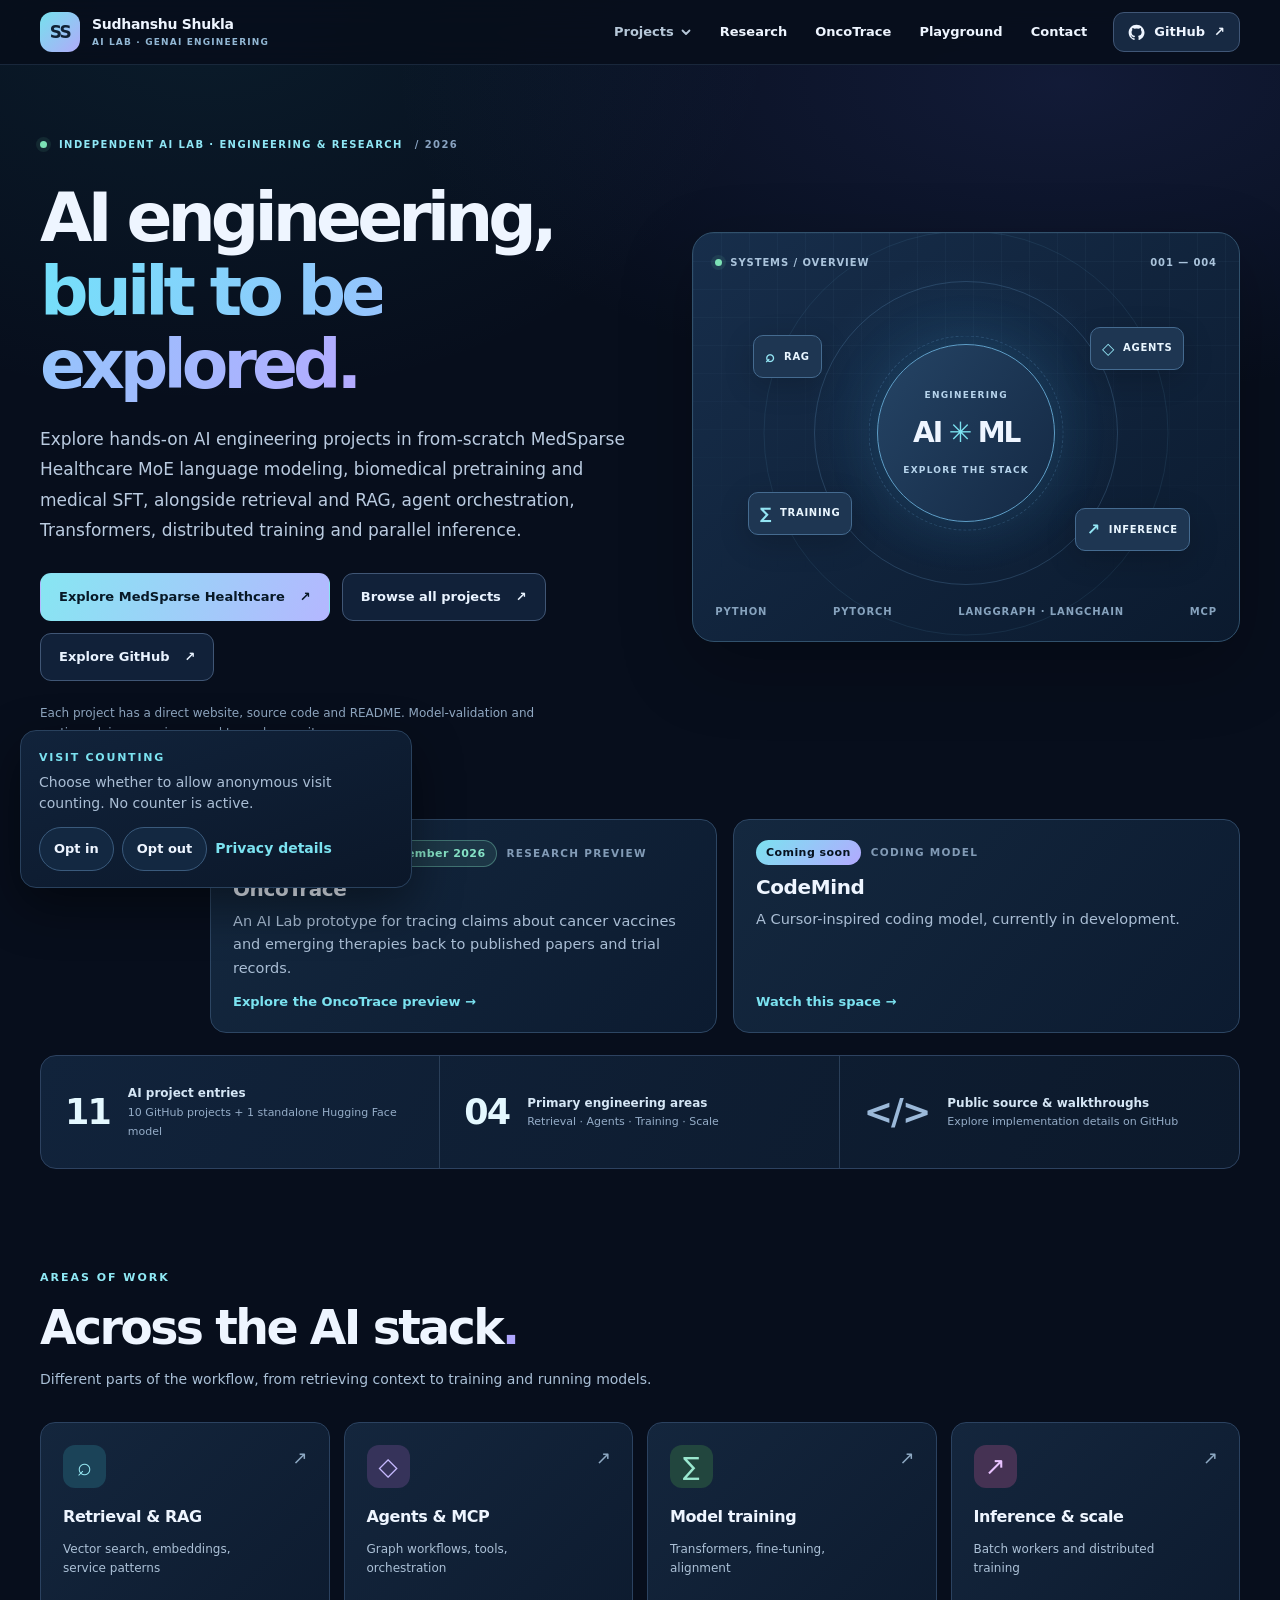
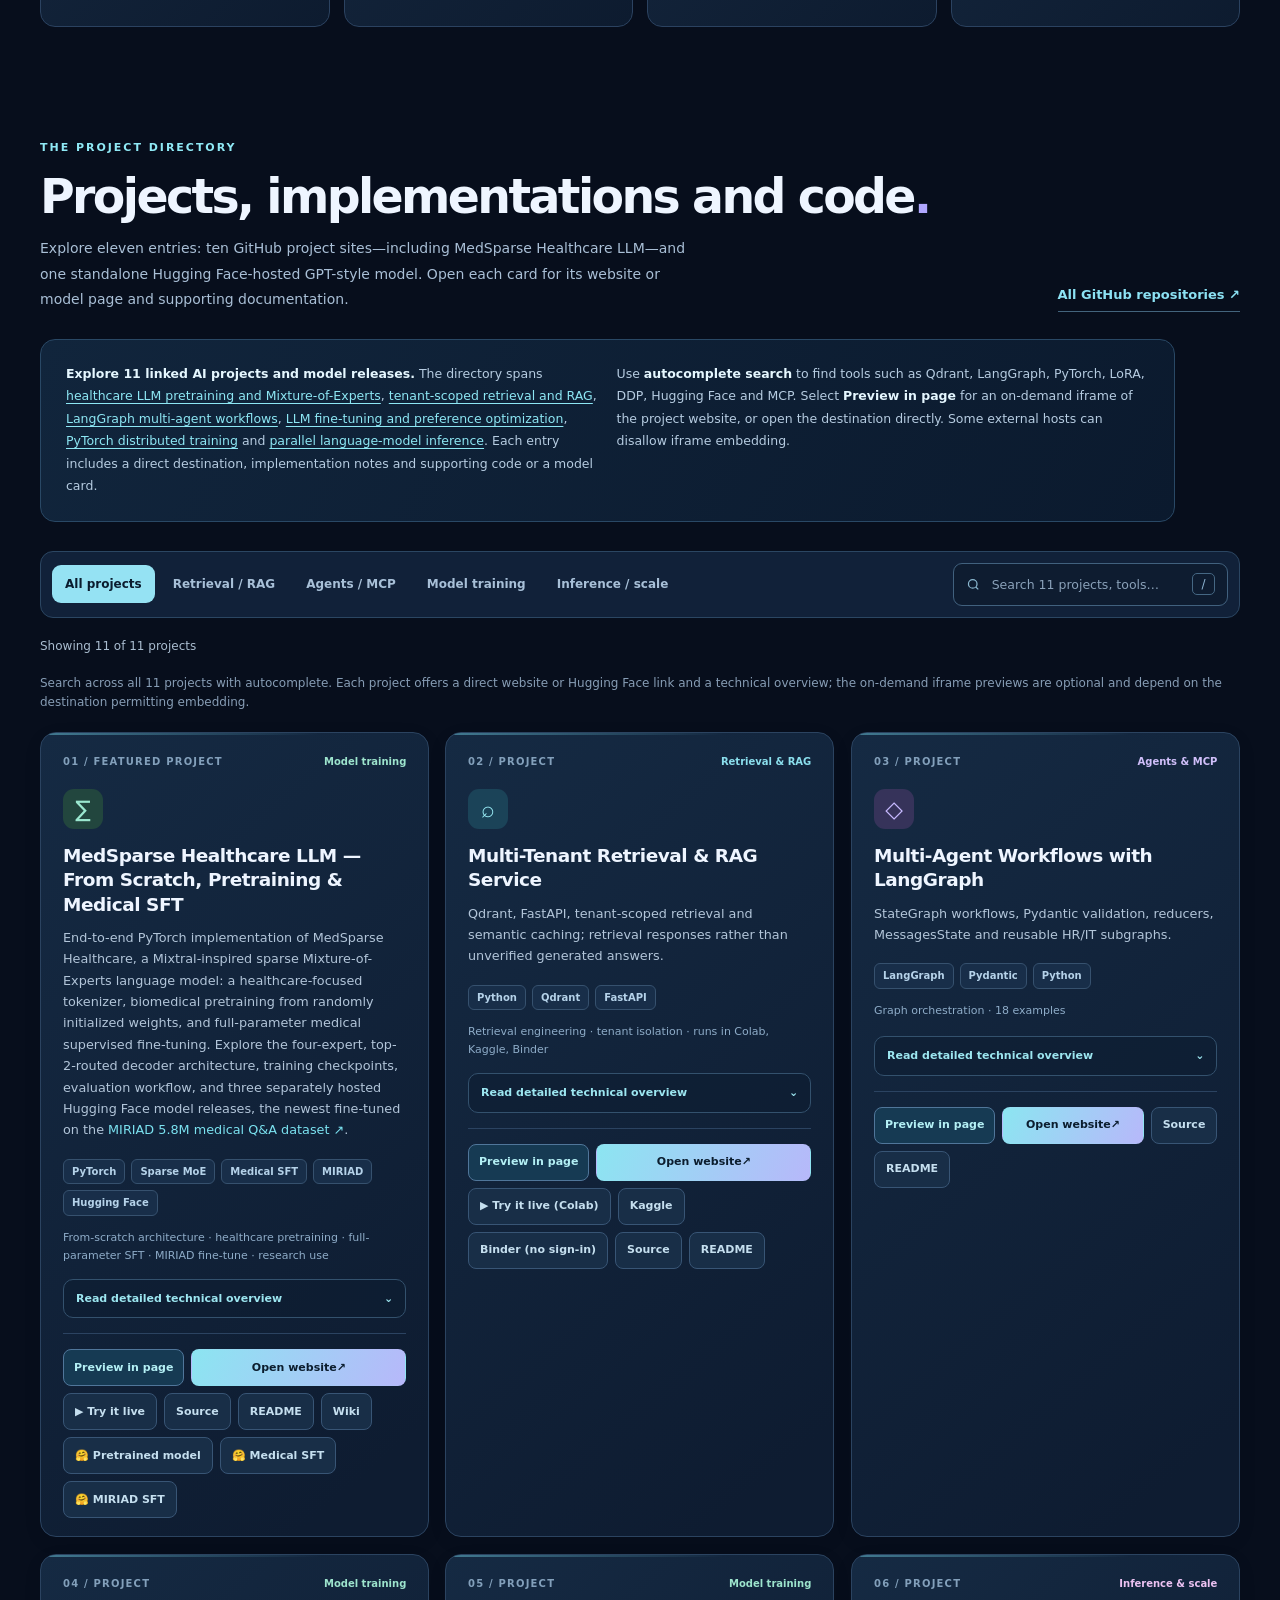
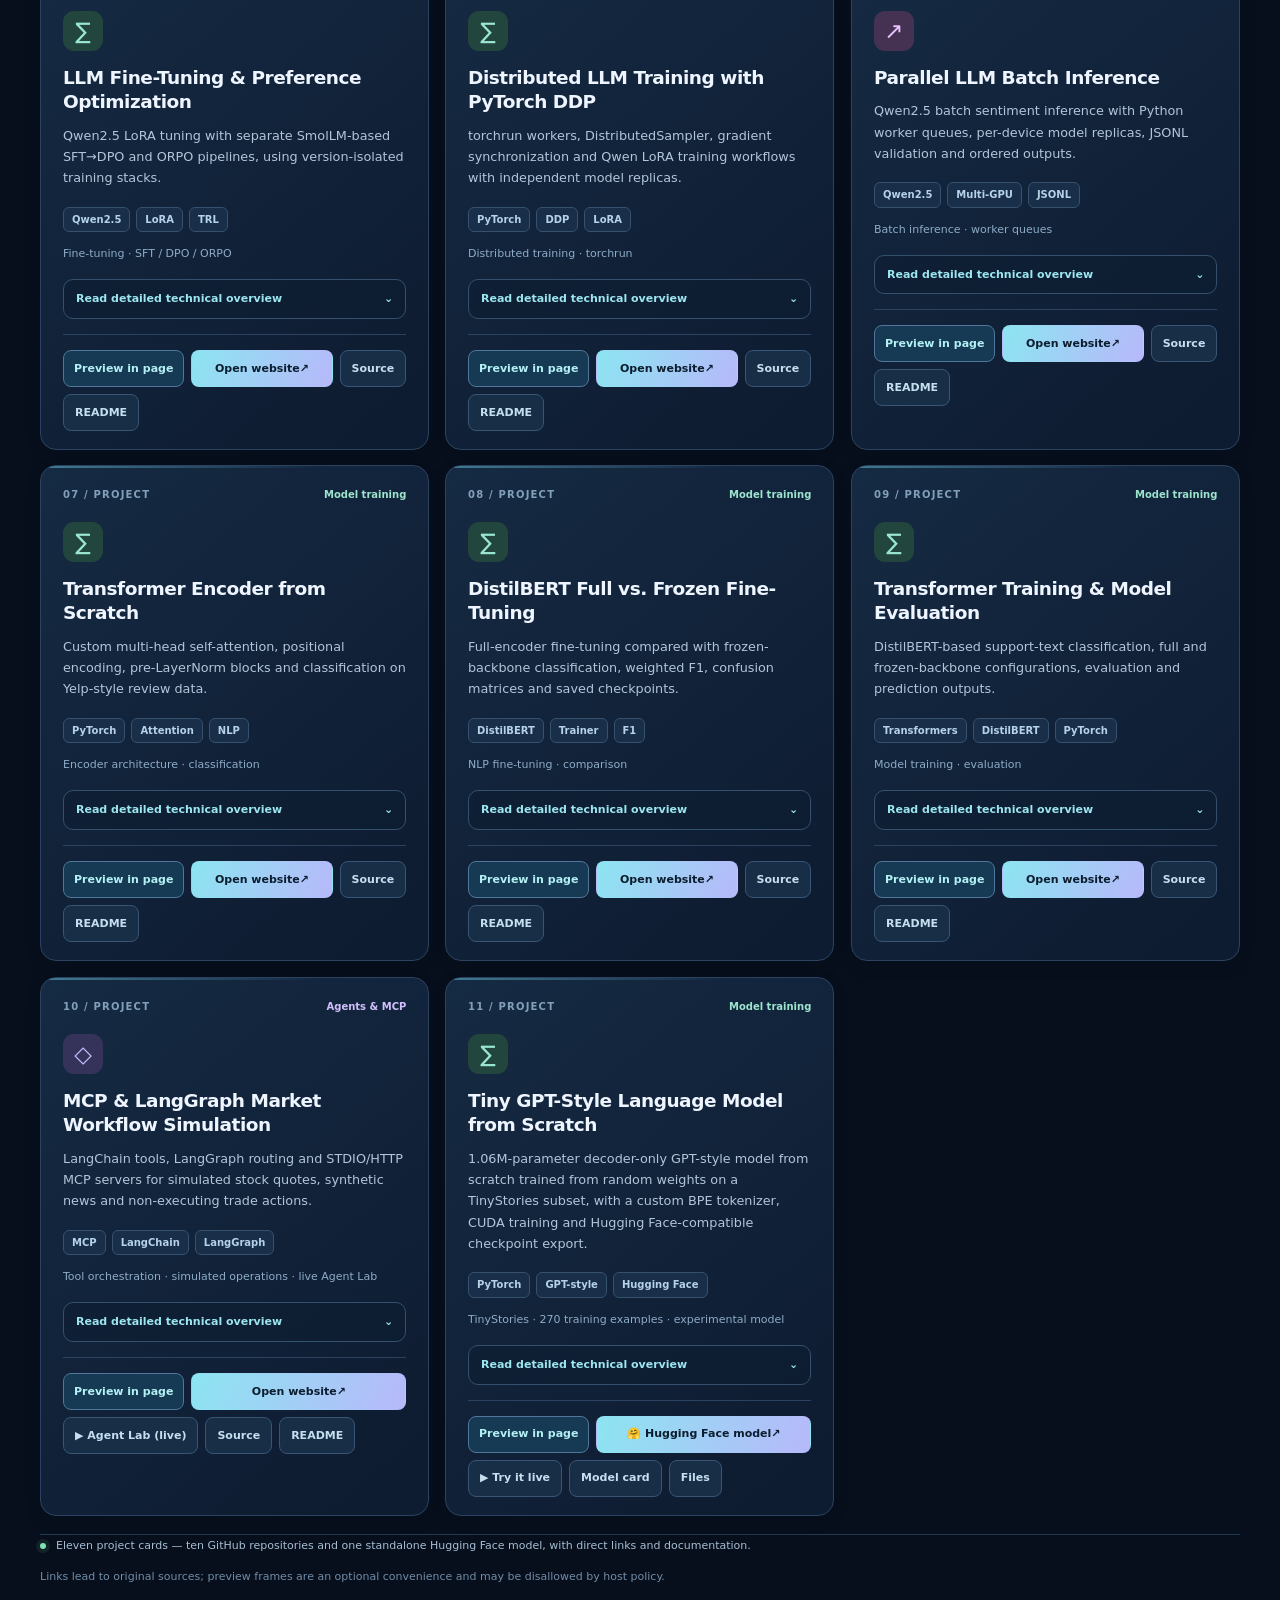
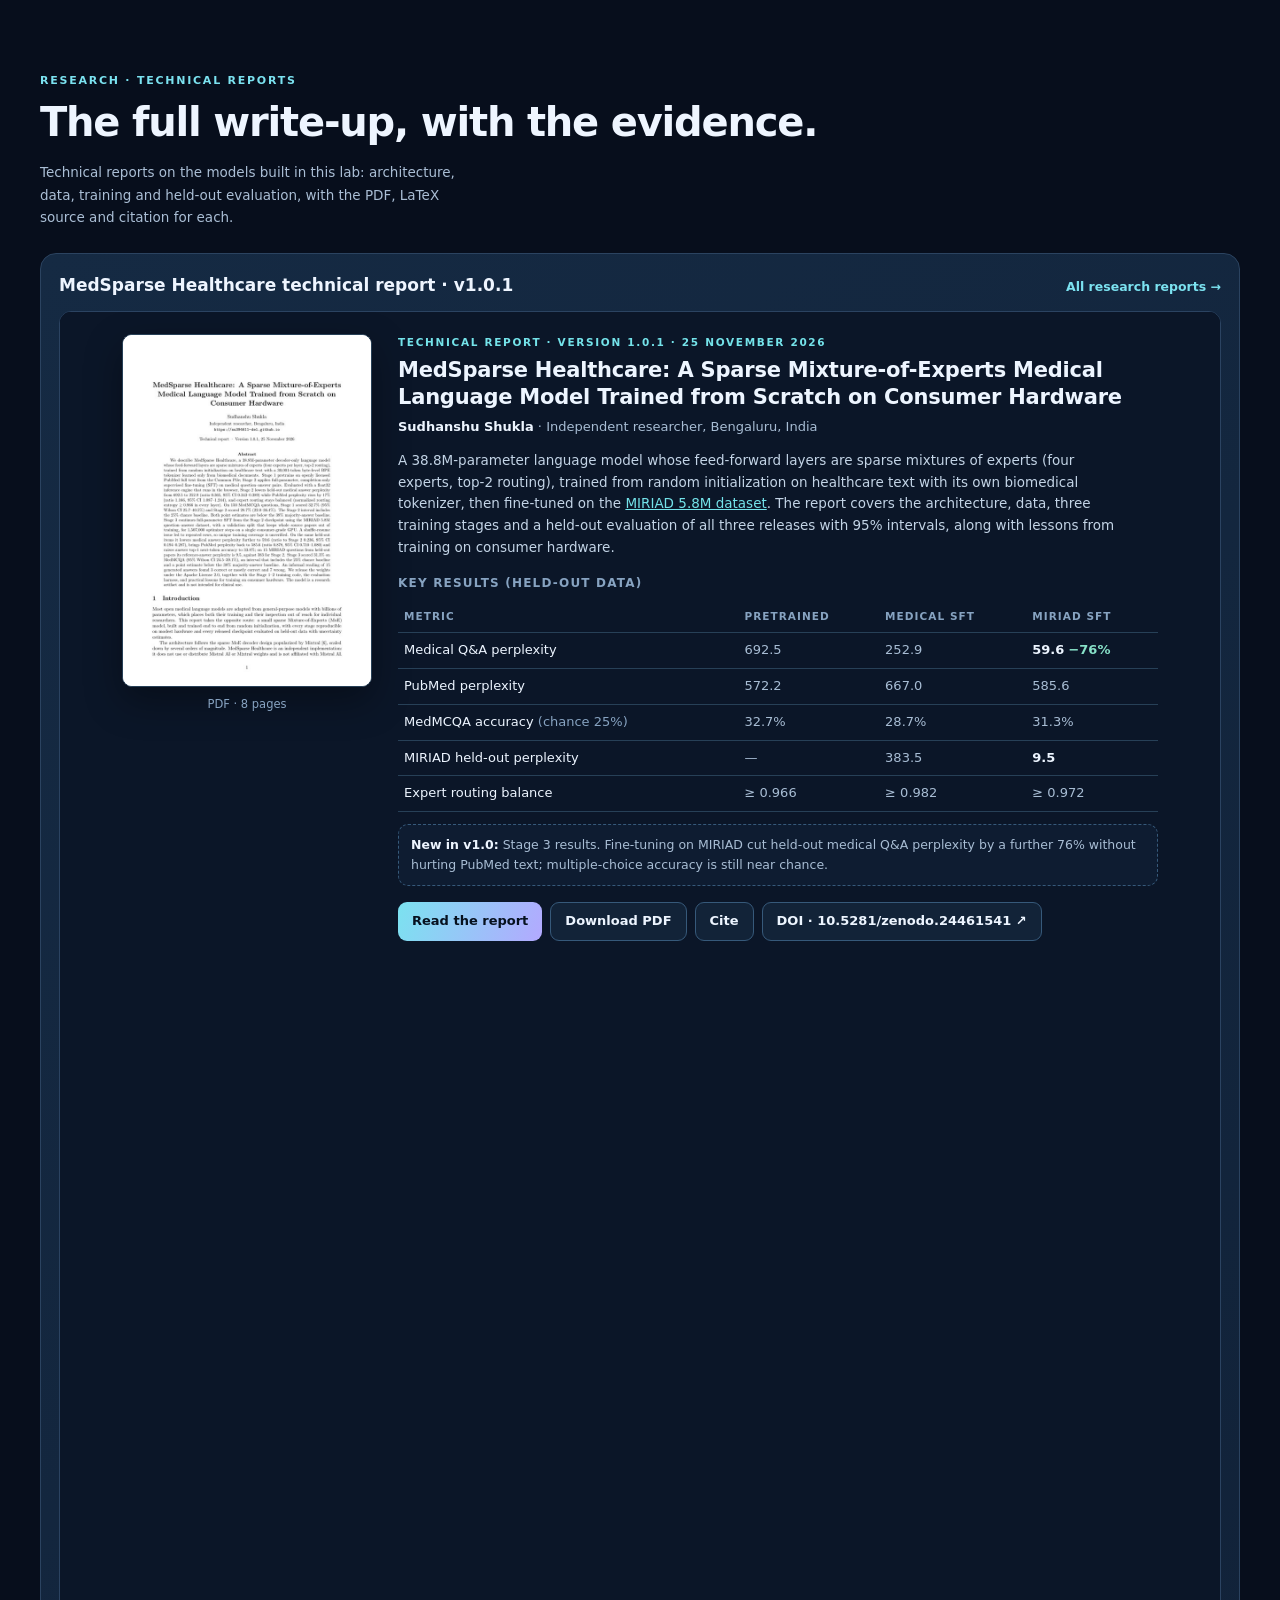
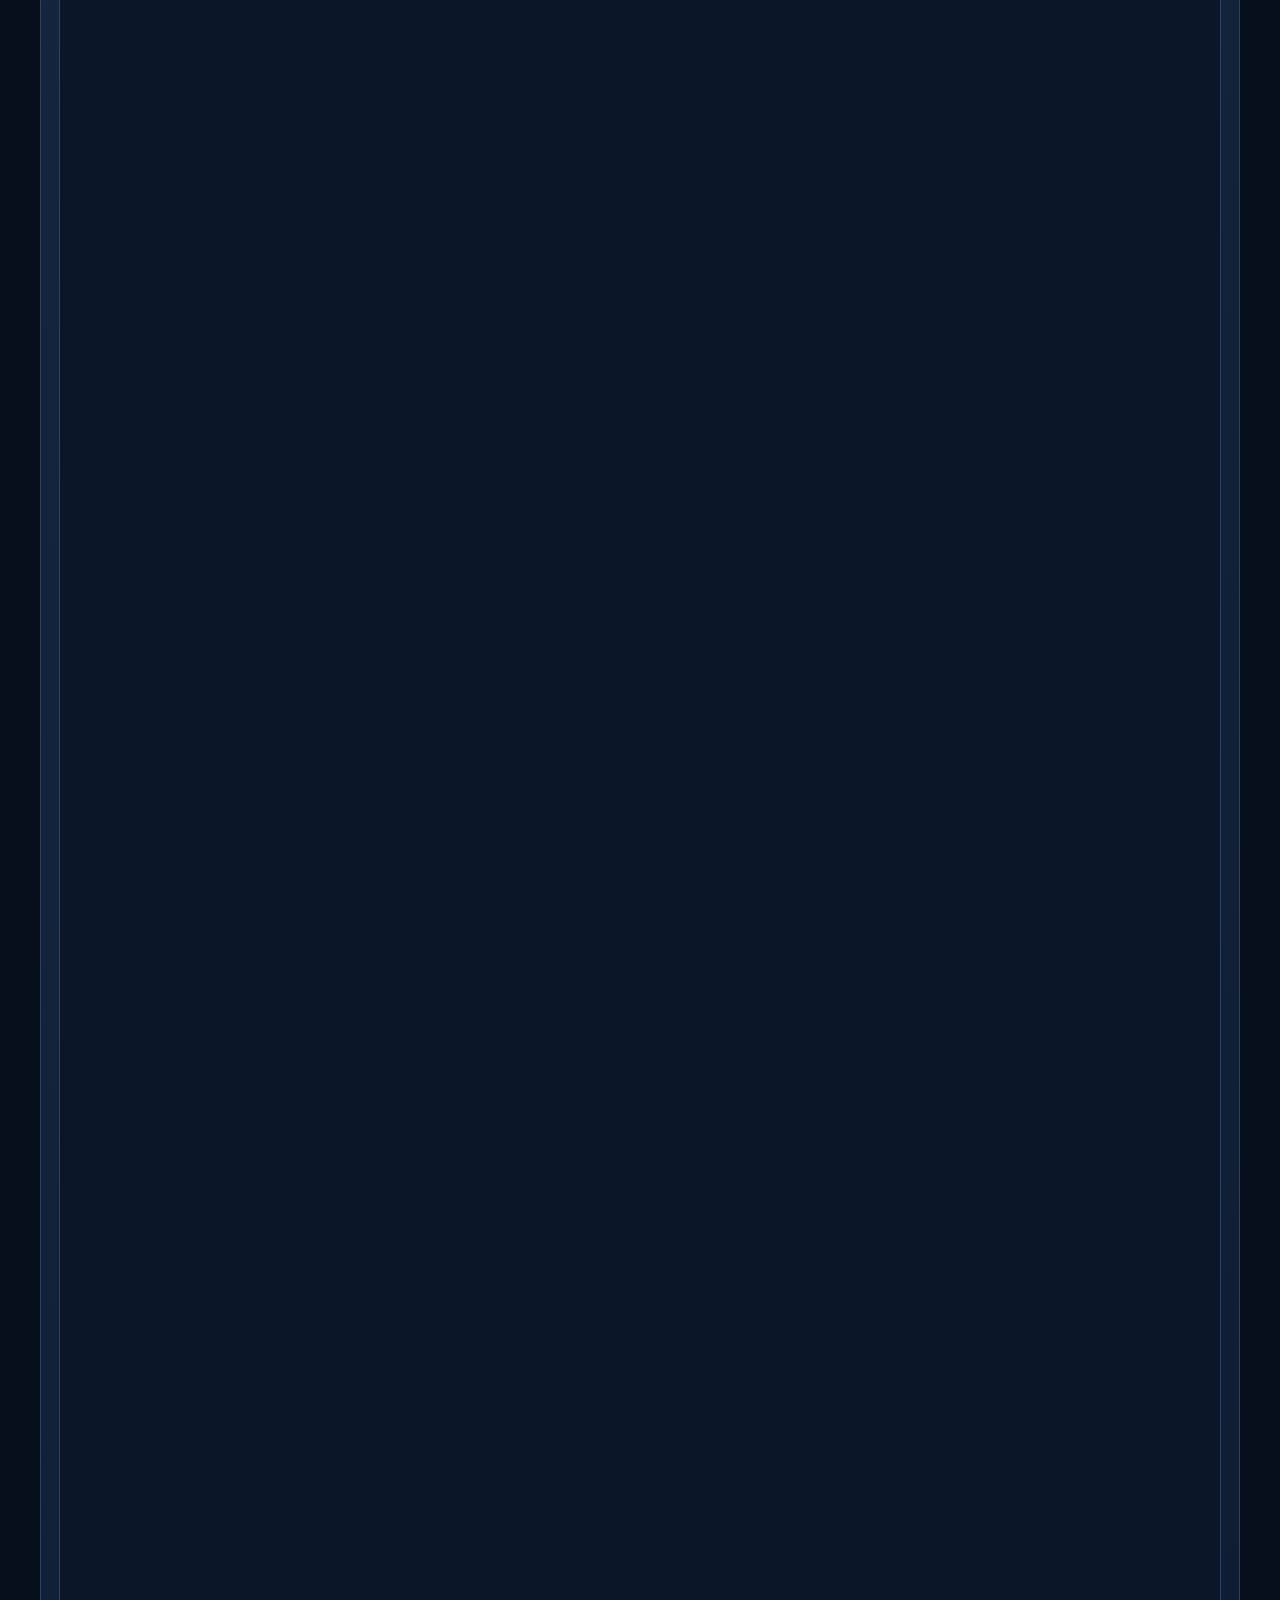
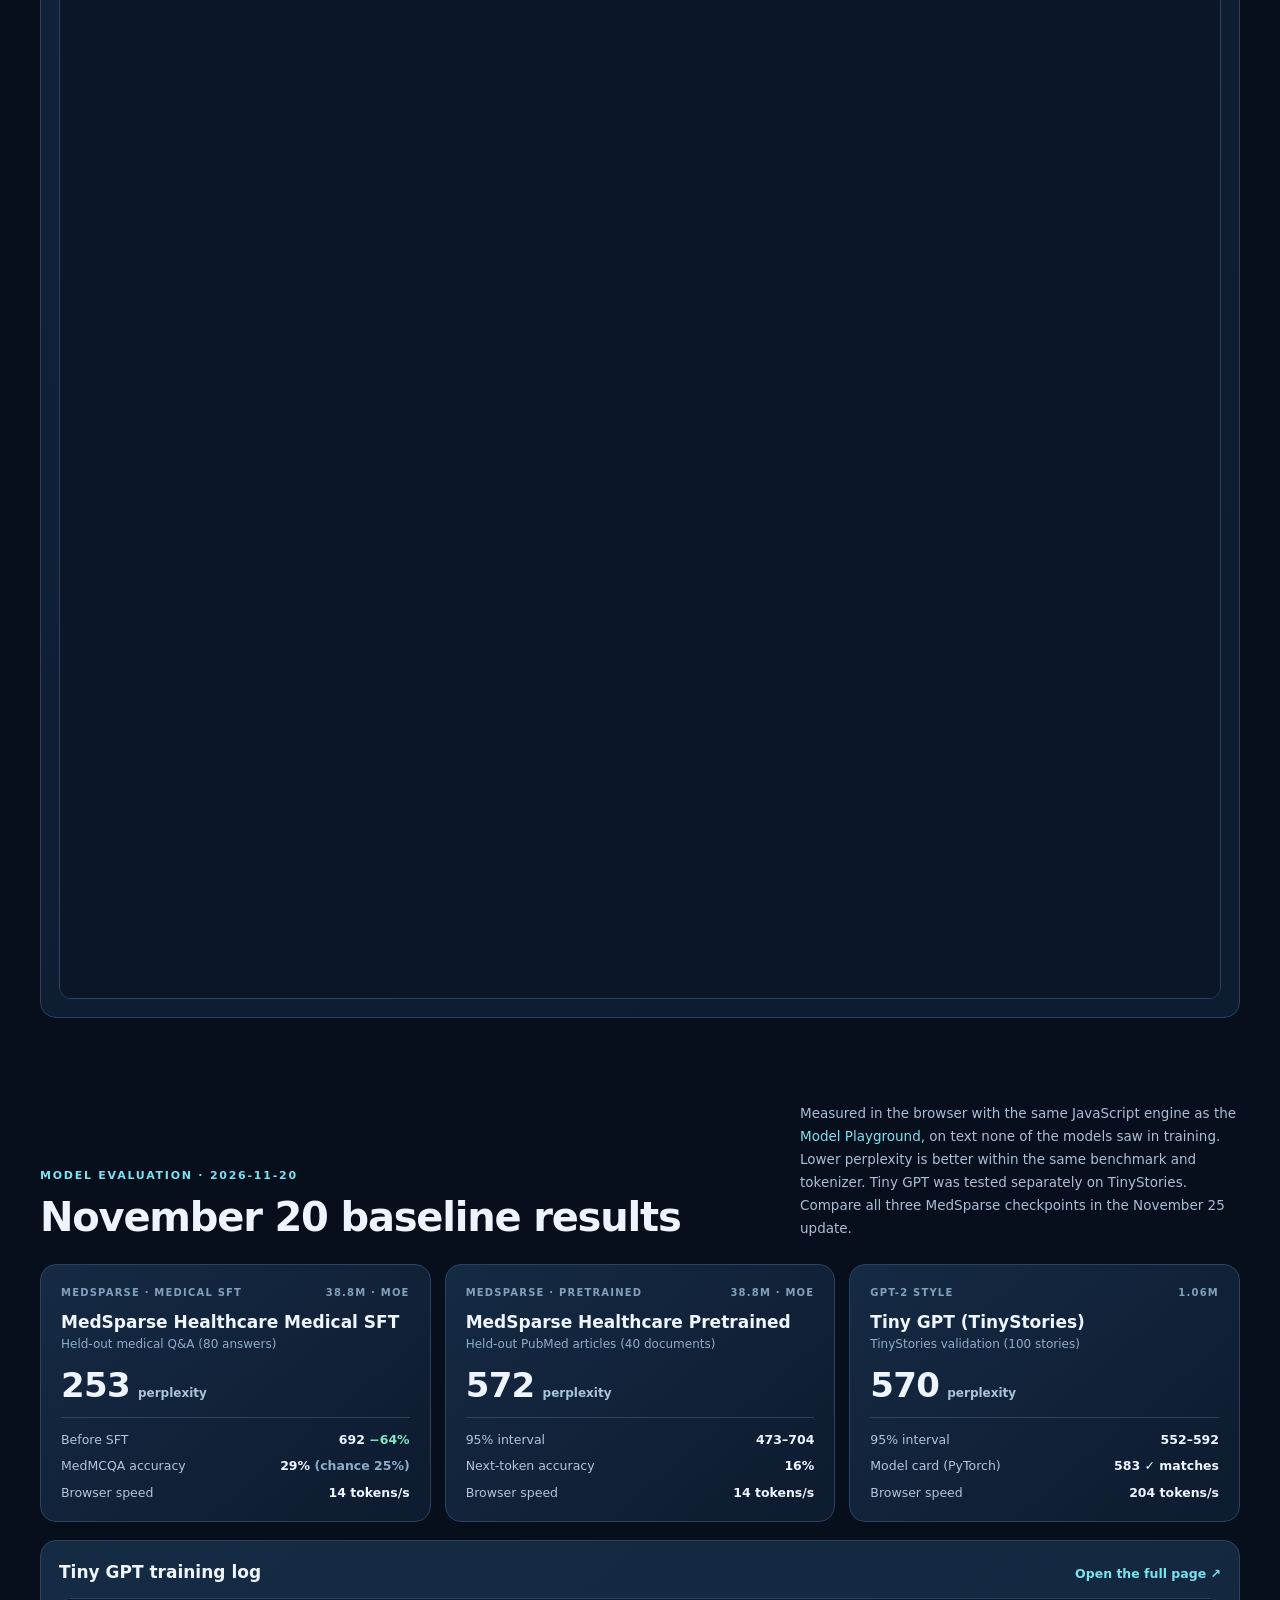
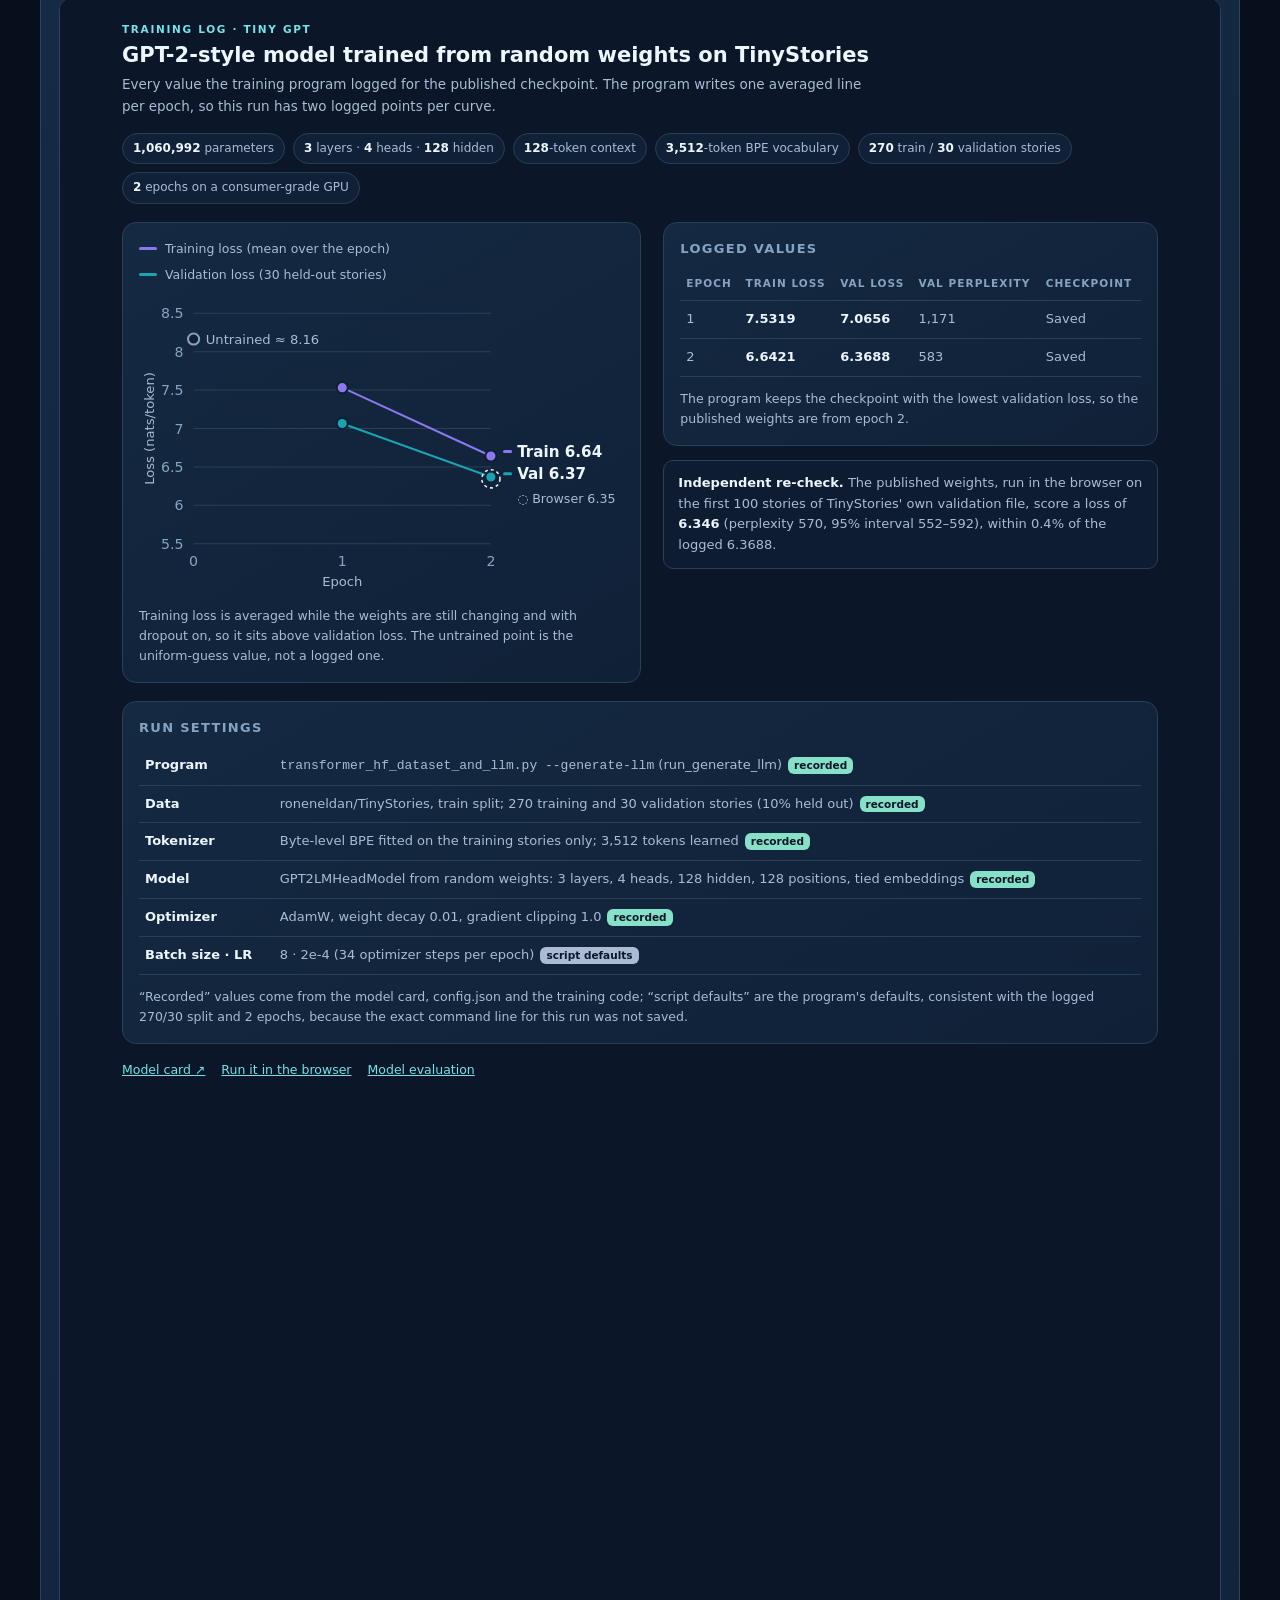
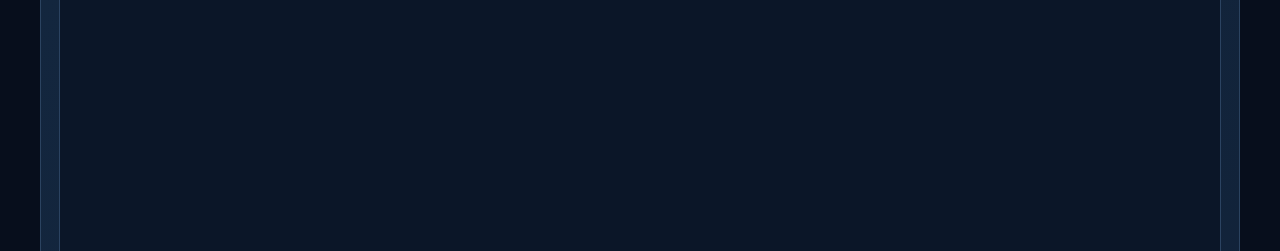
==== commit e27faaf3: "Fix OncoTrace mobile overflow and label project preview controls" ====
--- a/index.html
+++ b/index.html
@@ -114,7 +114,7 @@
 <div class="card-tags"><span class="tag">PyTorch</span><span class="tag">Sparse MoE</span><span class="tag">Medical SFT</span><span class="tag">MIRIAD</span><span class="tag">Hugging Face</span></div>
 <p class="card-note">From-scratch architecture · healthcare pretraining · full-parameter SFT · MIRIAD fine-tune · research use</p><details class="project-detail"><summary aria-label="Read technical overview of MedSparse Healthcare LLM — From Scratch, Pretraining &amp; Medical SFT">Read detailed technical overview <span aria-hidden="true">⌄</span></summary>
 <div class="project-detail-body"><h4>Sparse MoE language-model engineering</h4><p>The implementation explores a custom decoder-only Transformer with rotary position encoding, grouped-query attention, normalization and a routed feed-forward path. A four-expert, top-two routing configuration illustrates how expert capacity and active computation can differ.</p><p>The three-stage lifecycle separates biomedical next-token pretraining, full-parameter medical instruction tuning and a larger full-parameter fine-tune on <a href="https://huggingface.co/datasets/miriad/miriad-5.8M" target="_blank" rel="noopener noreferrer">MIRIAD</a>, 5.8M Q&amp;A pairs drawn from medical research papers. Review the training pipeline, checkpoint handling, documented evaluation scope and separate Hugging Face model cards; the release is for research and engineering, not medical decision-making.</p></div></details>
-<div class="card-actions"><button @click="openPreview('medsparse-healthcare')" class="preview-trigger" data-preview="medsparse-healthcare" type="button">Preview in page</button><a aria-label="Open MedSparse Healthcare project website" class="project-site-link" href="https://su394611-del.github.io/MedSparse-Healthcare-LLM-From-Scratch/" rel="noopener noreferrer" target="_blank">Open website<span aria-hidden="true"> ↗</span></a><a aria-label="Try the MedSparse Healthcare models live in your browser" class="docs-link" href="/playground/?model=sft">▶ Try it live</a><a aria-label="View MedSparse Healthcare GitHub repository" class="docs-link" href="https://github.com/su394611-del/MedSparse-Healthcare-LLM-From-Scratch" rel="noopener noreferrer" target="_blank">Source</a><a aria-label="Read MedSparse Healthcare README" class="docs-link" href="https://github.com/su394611-del/MedSparse-Healthcare-LLM-From-Scratch/blob/main/README.md" rel="noopener noreferrer" target="_blank">README</a><a aria-label="Read MedSparse Healthcare GitHub Wiki" class="docs-link" href="https://github.com/su394611-del/MedSparse-Healthcare-LLM-From-Scratch/wiki" rel="noopener noreferrer" target="_blank">Wiki</a><a aria-label="View healthcare pretrained model on Hugging Face" class="docs-link" href="https://huggingface.co/sudhanshu42844/medsparse-healthcare-pretrained-from-scratch" rel="noopener noreferrer" target="_blank">🤗 Pretrained model</a><a aria-label="View medical SFT model on Hugging Face" class="docs-link" href="https://huggingface.co/sudhanshu42844/medsparse-healthcare-medical-sft" rel="noopener noreferrer" target="_blank">🤗 Medical SFT</a><a aria-label="View MIRIAD SFT model on Hugging Face" class="docs-link" href="https://huggingface.co/sudhanshu42844/medsparse-healthcare-miriad-sft" rel="noopener noreferrer" target="_blank">🤗 MIRIAD SFT</a></div>
+<div class="card-actions"><button @click="openPreview('medsparse-healthcare')" class="preview-trigger" aria-label="Preview in page: MedSparse Healthcare LLM — From Scratch, Pretraining &amp; Medical SFT" data-preview="medsparse-healthcare" type="button">Preview in page</button><a aria-label="Open MedSparse Healthcare project website" class="project-site-link" href="https://su394611-del.github.io/MedSparse-Healthcare-LLM-From-Scratch/" rel="noopener noreferrer" target="_blank">Open website<span aria-hidden="true"> ↗</span></a><a aria-label="Try the MedSparse Healthcare models live in your browser" class="docs-link" href="/playground/?model=sft">▶ Try it live</a><a aria-label="View MedSparse Healthcare GitHub repository" class="docs-link" href="https://github.com/su394611-del/MedSparse-Healthcare-LLM-From-Scratch" rel="noopener noreferrer" target="_blank">Source</a><a aria-label="Read MedSparse Healthcare README" class="docs-link" href="https://github.com/su394611-del/MedSparse-Healthcare-LLM-From-Scratch/blob/main/README.md" rel="noopener noreferrer" target="_blank">README</a><a aria-label="Read MedSparse Healthcare GitHub Wiki" class="docs-link" href="https://github.com/su394611-del/MedSparse-Healthcare-LLM-From-Scratch/wiki" rel="noopener noreferrer" target="_blank">Wiki</a><a aria-label="View healthcare pretrained model on Hugging Face" class="docs-link" href="https://huggingface.co/sudhanshu42844/medsparse-healthcare-pretrained-from-scratch" rel="noopener noreferrer" target="_blank">🤗 Pretrained model</a><a aria-label="View medical SFT model on Hugging Face" class="docs-link" href="https://huggingface.co/sudhanshu42844/medsparse-healthcare-medical-sft" rel="noopener noreferrer" target="_blank">🤗 Medical SFT</a><a aria-label="View MIRIAD SFT model on Hugging Face" class="docs-link" href="https://huggingface.co/sudhanshu42844/medsparse-healthcare-miriad-sft" rel="noopener noreferrer" target="_blank">🤗 MIRIAD SFT</a></div>
 </article>
 <article class="project-card" data-category="retrieval" data-keywords="Python Qdrant FastAPI" data-repo="RAG-service" data-search="rag-service multi-tenant retrieval &amp; rag service qdrant, fastapi, tenant-scoped retrieval and semantic caching; retrieval responses rather than unverified generated answers. python qdrant fastapi retrieval engineering · tenant isolation try it live colab kaggle binder notebook bge embeddings wikipedia gemini" data-title="Multi-Tenant Retrieval &amp; RAG Service" data-url="https://su394611-del.github.io/RAG-service/" id="project-rag-service" v-show="matches('retrieval', 'RAG-service')">
 <div class="card-head"><span class="card-code">02 / PROJECT</span><span class="card-category category-retrieval">Retrieval &amp; RAG</span></div>
@@ -123,7 +123,7 @@
 <div class="card-tags"><span class="tag">Python</span><span class="tag">Qdrant</span><span class="tag">FastAPI</span></div>
 <p class="card-note">Retrieval engineering · tenant isolation · runs in Colab, Kaggle, Binder</p><details class="project-detail"><summary aria-label="Read technical overview of Multi-Tenant Retrieval &amp; RAG Service">Read detailed technical overview <span aria-hidden="true">⌄</span></summary>
 <div class="project-detail-body"><h4>Tenant-scoped retrieval design</h4><p>This project examines retrieval as a service: API boundaries in FastAPI, vector retrieval backed by Qdrant, tenant-aware query scope and semantic caching. It is useful for understanding how retrieval infrastructure can be isolated by customer or tenant.</p><p>The documented output concerns retrieved context and retrieval behavior rather than a verified end-to-end answer-generation system. Explore how indexing, query isolation, cache reuse and service-level interfaces fit together.</p><p>A <a href="https://colab.research.google.com/github/su394611-del/RAG-service/blob/main/notebooks/RAG_Service_Colab_Kaggle.ipynb" rel="noopener noreferrer" target="_blank" data-presentation="color-var-cyan-7be2f0-text-decoration-underline">notebook for Colab, Kaggle and Binder</a> runs the whole service with no API keys: it loads about 3,200 public Wikipedia passages, indexes BGE embeddings in Qdrant, demonstrates tenant isolation and measures retrieval hit@k. In Colab it can add a cited answer from Google's free Gemini models.</p></div></details>
-<div class="card-actions"><button @click="openPreview('rag-service')" class="preview-trigger" data-preview="rag-service" type="button">Preview in page</button><a aria-label="Open website: Multi-Tenant Retrieval &amp; RAG Service" class="project-site-link" href="https://su394611-del.github.io/RAG-service/" rel="noopener noreferrer" target="_blank">Open website<span aria-hidden="true"> ↗</span></a><a aria-label="Try the RAG service live in Google Colab: data loading, Qdrant vector database and tenant-filtered answers, no API keys" class="docs-link" href="https://colab.research.google.com/github/su394611-del/RAG-service/blob/main/notebooks/RAG_Service_Colab_Kaggle.ipynb" rel="noopener noreferrer" target="_blank">▶ Try it live (Colab)</a><a aria-label="Run the RAG service notebook on Kaggle" class="docs-link" href="https://www.kaggle.com/kernels/welcome?src=https://github.com/su394611-del/RAG-service/blob/main/notebooks/RAG_Service_Colab_Kaggle.ipynb" rel="noopener noreferrer" target="_blank">Kaggle</a><a aria-label="Run the RAG service notebook on Binder, no account needed" class="docs-link" href="https://mybinder.org/v2/gh/su394611-del/RAG-service/HEAD?labpath=notebooks%2FRAG_Service_Colab_Kaggle.ipynb" rel="noopener noreferrer" target="_blank">Binder (no sign-in)</a><a aria-label="Source: Multi-Tenant Retrieval &amp; RAG Service" class="docs-link" href="https://github.com/su394611-del/RAG-service" rel="noopener noreferrer" target="_blank">Source</a><a aria-label="README: Multi-Tenant Retrieval &amp; RAG Service" class="docs-link" href="https://github.com/su394611-del/RAG-service/blob/main/README.md" rel="noopener noreferrer" target="_blank">README</a></div>
+<div class="card-actions"><button @click="openPreview('rag-service')" class="preview-trigger" aria-label="Preview in page: Multi-Tenant Retrieval &amp; RAG Service" data-preview="rag-service" type="button">Preview in page</button><a aria-label="Open website: Multi-Tenant Retrieval &amp; RAG Service" class="project-site-link" href="https://su394611-del.github.io/RAG-service/" rel="noopener noreferrer" target="_blank">Open website<span aria-hidden="true"> ↗</span></a><a aria-label="Try the RAG service live in Google Colab: data loading, Qdrant vector database and tenant-filtered answers, no API keys" class="docs-link" href="https://colab.research.google.com/github/su394611-del/RAG-service/blob/main/notebooks/RAG_Service_Colab_Kaggle.ipynb" rel="noopener noreferrer" target="_blank">▶ Try it live (Colab)</a><a aria-label="Run the RAG service notebook on Kaggle" class="docs-link" href="https://www.kaggle.com/kernels/welcome?src=https://github.com/su394611-del/RAG-service/blob/main/notebooks/RAG_Service_Colab_Kaggle.ipynb" rel="noopener noreferrer" target="_blank">Kaggle</a><a aria-label="Run the RAG service notebook on Binder, no account needed" class="docs-link" href="https://mybinder.org/v2/gh/su394611-del/RAG-service/HEAD?labpath=notebooks%2FRAG_Service_Colab_Kaggle.ipynb" rel="noopener noreferrer" target="_blank">Binder (no sign-in)</a><a aria-label="Source: Multi-Tenant Retrieval &amp; RAG Service" class="docs-link" href="https://github.com/su394611-del/RAG-service" rel="noopener noreferrer" target="_blank">Source</a><a aria-label="README: Multi-Tenant Retrieval &amp; RAG Service" class="docs-link" href="https://github.com/su394611-del/RAG-service/blob/main/README.md" rel="noopener noreferrer" target="_blank">README</a></div>
 </article>
 <article class="project-card" data-category="agents" data-keywords="LangGraph Pydantic Python" data-repo="Multi-agents-using-LangGraph" data-search="multi-agents-using-langgraph multi-agent workflows with langgraph stategraph workflows, pydantic validation, reducers, messagesstate and reusable hr/it subgraphs. langgraph pydantic python graph orchestration · 18 examples" data-title="Multi-Agent Workflows with LangGraph" data-url="https://su394611-del.github.io/Multi-agents-using-LangGraph/" id="project-langgraph-agents" v-show="matches('agents', 'Multi-agents-using-LangGraph')">
 <div class="card-head"><span class="card-code">03 / PROJECT</span><span class="card-category category-agents">Agents &amp; MCP</span></div>
@@ -132,7 +132,7 @@
 <div class="card-tags"><span class="tag">LangGraph</span><span class="tag">Pydantic</span><span class="tag">Python</span></div>
 <p class="card-note">Graph orchestration · 18 examples</p><details class="project-detail"><summary aria-label="Read technical overview of Multi-Agent Workflows with LangGraph">Read detailed technical overview <span aria-hidden="true">⌄</span></summary>
 <div class="project-detail-body"><h4>State-driven agent orchestration</h4><p>A collection of Python examples demonstrates LangGraph StateGraph execution, conditional edges, typed state, reducer semantics and message history. Pydantic is used to illustrate input validation and structured state contracts.</p><p>Reusable HR and IT subgraphs show composition patterns without assuming every example needs a hosted model. The repository distinguishes deterministic offline runs from optional LLM-backed examples.</p></div></details>
-<div class="card-actions"><button @click="openPreview('langgraph-agents')" class="preview-trigger" data-preview="langgraph-agents" type="button">Preview in page</button><a aria-label="Open website: Multi-Agent Workflows with LangGraph" class="project-site-link" href="https://su394611-del.github.io/Multi-agents-using-LangGraph/" rel="noopener noreferrer" target="_blank">Open website<span aria-hidden="true"> ↗</span></a><a aria-label="Source: Multi-Agent Workflows with LangGraph" class="docs-link" href="https://github.com/su394611-del/Multi-agents-using-LangGraph" rel="noopener noreferrer" target="_blank">Source</a><a aria-label="README: Multi-Agent Workflows with LangGraph" class="docs-link" href="https://github.com/su394611-del/Multi-agents-using-LangGraph/blob/main/README.md" rel="noopener noreferrer" target="_blank">README</a></div>
+<div class="card-actions"><button @click="openPreview('langgraph-agents')" class="preview-trigger" aria-label="Preview in page: Multi-Agent Workflows with LangGraph" data-preview="langgraph-agents" type="button">Preview in page</button><a aria-label="Open website: Multi-Agent Workflows with LangGraph" class="project-site-link" href="https://su394611-del.github.io/Multi-agents-using-LangGraph/" rel="noopener noreferrer" target="_blank">Open website<span aria-hidden="true"> ↗</span></a><a aria-label="Source: Multi-Agent Workflows with LangGraph" class="docs-link" href="https://github.com/su394611-del/Multi-agents-using-LangGraph" rel="noopener noreferrer" target="_blank">Source</a><a aria-label="README: Multi-Agent Workflows with LangGraph" class="docs-link" href="https://github.com/su394611-del/Multi-agents-using-LangGraph/blob/main/README.md" rel="noopener noreferrer" target="_blank">README</a></div>
 </article>
 <article class="project-card" data-category="training" data-keywords="Qwen2.5 LoRA TRL" data-repo="Pre-training-and-Fine-tuning" data-search="pre-training-and-fine-tuning llm fine-tuning &amp; preference optimization qwen2.5 lora tuning with separate smollm-based sft→dpo and orpo pipelines, using version-isolated training stacks. qwen2.5 lora trl fine-tuning · sft / dpo / orpo" data-title="LLM Fine-Tuning &amp; Preference Optimization" data-url="https://su394611-del.github.io/Pre-training-and-Fine-tuning/" id="project-pretraining-finetuning" v-show="matches('training', 'Pre-training-and-Fine-tuning')">
 <div class="card-head"><span class="card-code">04 / PROJECT</span><span class="card-category category-training">Model training</span></div>
@@ -141,7 +141,7 @@
 <div class="card-tags"><span class="tag">Qwen2.5</span><span class="tag">LoRA</span><span class="tag">TRL</span></div>
 <p class="card-note">Fine-tuning · SFT / DPO / ORPO</p><details class="project-detail"><summary aria-label="Read technical overview of LLM Fine-Tuning &amp; Preference Optimization">Read detailed technical overview <span aria-hidden="true">⌄</span></summary>
 <div class="project-detail-body"><h4>Instruction adaptation and preference learning</h4><p>The project brings together Qwen2.5 LoRA adaptation and separate SmolLM workflows involving supervised fine-tuning, direct preference optimization and ORPO. Each training approach has different data and optimization requirements.</p><p>The separate software stacks matter because rapidly evolving Transformers and TRL packages can introduce compatibility boundaries. Review the implementation choices and version-specific instructions before reproducing a run.</p></div></details>
-<div class="card-actions"><button @click="openPreview('pretraining-finetuning')" class="preview-trigger" data-preview="pretraining-finetuning" type="button">Preview in page</button><a aria-label="Open website: LLM Fine-Tuning &amp; Preference Optimization" class="project-site-link" href="https://su394611-del.github.io/Pre-training-and-Fine-tuning/" rel="noopener noreferrer" target="_blank">Open website<span aria-hidden="true"> ↗</span></a><a aria-label="Source: LLM Fine-Tuning &amp; Preference Optimization" class="docs-link" href="https://github.com/su394611-del/Pre-training-and-Fine-tuning" rel="noopener noreferrer" target="_blank">Source</a><a aria-label="README: LLM Fine-Tuning &amp; Preference Optimization" class="docs-link" href="https://github.com/su394611-del/Pre-training-and-Fine-tuning/blob/main/README.md" rel="noopener noreferrer" target="_blank">README</a></div>
+<div class="card-actions"><button @click="openPreview('pretraining-finetuning')" class="preview-trigger" aria-label="Preview in page: LLM Fine-Tuning &amp; Preference Optimization" data-preview="pretraining-finetuning" type="button">Preview in page</button><a aria-label="Open website: LLM Fine-Tuning &amp; Preference Optimization" class="project-site-link" href="https://su394611-del.github.io/Pre-training-and-Fine-tuning/" rel="noopener noreferrer" target="_blank">Open website<span aria-hidden="true"> ↗</span></a><a aria-label="Source: LLM Fine-Tuning &amp; Preference Optimization" class="docs-link" href="https://github.com/su394611-del/Pre-training-and-Fine-tuning" rel="noopener noreferrer" target="_blank">Source</a><a aria-label="README: LLM Fine-Tuning &amp; Preference Optimization" class="docs-link" href="https://github.com/su394611-del/Pre-training-and-Fine-tuning/blob/main/README.md" rel="noopener noreferrer" target="_blank">README</a></div>
 </article>
 <article class="project-card" data-category="training" data-keywords="PyTorch DDP LoRA" data-repo="Distributed-Data-Parallel-Processing" data-search="distributed-data-parallel-processing distributed llm training with pytorch ddp torchrun workers, distributedsampler, gradient synchronization and qwen lora training workflows with independent model replicas. pytorch ddp lora distributed training · torchrun" data-title="Distributed LLM Training with PyTorch DDP" data-url="https://su394611-del.github.io/Distributed-Data-Parallel-Processing/" id="project-distributed-training" v-show="matches('training', 'Distributed-Data-Parallel-Processing')">
 <div class="card-head"><span class="card-code">05 / PROJECT</span><span class="card-category category-training">Model training</span></div>
@@ -150,7 +150,7 @@
 <div class="card-tags"><span class="tag">PyTorch</span><span class="tag">DDP</span><span class="tag">LoRA</span></div>
 <p class="card-note">Distributed training · torchrun</p><details class="project-detail"><summary aria-label="Read technical overview of Distributed LLM Training with PyTorch DDP">Read detailed technical overview <span aria-hidden="true">⌄</span></summary>
 <div class="project-detail-body"><h4>Distributed data-parallel training</h4><p>PyTorch DistributedDataParallel synchronizes gradients across independently running model replicas. The code explores torchrun-based process launch, dataset sharding with DistributedSampler, gradient synchronization and training setup.</p><p>The project also discusses Qwen LoRA workflows, separating efficient parameter adaptation from the process-level mechanics of distributed training. It is an implementation reference, not a published throughput benchmark.</p></div></details>
-<div class="card-actions"><button @click="openPreview('distributed-training')" class="preview-trigger" data-preview="distributed-training" type="button">Preview in page</button><a aria-label="Open website: Distributed LLM Training with PyTorch DDP" class="project-site-link" href="https://su394611-del.github.io/Distributed-Data-Parallel-Processing/" rel="noopener noreferrer" target="_blank">Open website<span aria-hidden="true"> ↗</span></a><a aria-label="Source: Distributed LLM Training with PyTorch DDP" class="docs-link" href="https://github.com/su394611-del/Distributed-Data-Parallel-Processing" rel="noopener noreferrer" target="_blank">Source</a><a aria-label="README: Distributed LLM Training with PyTorch DDP" class="docs-link" href="https://github.com/su394611-del/Distributed-Data-Parallel-Processing/blob/main/README.md" rel="noopener noreferrer" target="_blank">README</a></div>
+<div class="card-actions"><button @click="openPreview('distributed-training')" class="preview-trigger" aria-label="Preview in page: Distributed LLM Training with PyTorch DDP" data-preview="distributed-training" type="button">Preview in page</button><a aria-label="Open website: Distributed LLM Training with PyTorch DDP" class="project-site-link" href="https://su394611-del.github.io/Distributed-Data-Parallel-Processing/" rel="noopener noreferrer" target="_blank">Open website<span aria-hidden="true"> ↗</span></a><a aria-label="Source: Distributed LLM Training with PyTorch DDP" class="docs-link" href="https://github.com/su394611-del/Distributed-Data-Parallel-Processing" rel="noopener noreferrer" target="_blank">Source</a><a aria-label="README: Distributed LLM Training with PyTorch DDP" class="docs-link" href="https://github.com/su394611-del/Distributed-Data-Parallel-Processing/blob/main/README.md" rel="noopener noreferrer" target="_blank">README</a></div>
 </article>
 <article class="project-card" data-category="inference" data-keywords="Qwen2.5 Multi-GPU JSONL" data-repo="Parallel-LLM-Inference" data-search="parallel-llm-inference parallel llm batch inference qwen2.5 batch sentiment inference with python worker queues, per-device model replicas, jsonl validation and ordered outputs. qwen2.5 multi-gpu jsonl batch inference · worker queues" data-title="Parallel LLM Batch Inference" data-url="https://su394611-del.github.io/Parallel-LLM-Inference/" id="project-parallel-inference" v-show="matches('inference', 'Parallel-LLM-Inference')">
 <div class="card-head"><span class="card-code">06 / PROJECT</span><span class="card-category category-inference">Inference &amp; scale</span></div>
@@ -159,7 +159,7 @@
 <div class="card-tags"><span class="tag">Qwen2.5</span><span class="tag">Multi-GPU</span><span class="tag">JSONL</span></div>
 <p class="card-note">Batch inference · worker queues</p><details class="project-detail"><summary aria-label="Read technical overview of Parallel LLM Batch Inference">Read detailed technical overview <span aria-hidden="true">⌄</span></summary>
 <div class="project-detail-body"><h4>Batch inference and ordered outputs</h4><p>This design demonstrates batch sentiment inference with Qwen2.5 using per-device model replicas, Python worker queues and JSONL input validation. Work can be partitioned across workers for parallel execution.</p><p>The pipeline tracks work items and reassembles results in input order, illustrating a practical difference between concurrent execution and deterministic output formatting. Review the repository for operational assumptions and execution instructions.</p></div></details>
-<div class="card-actions"><button @click="openPreview('parallel-inference')" class="preview-trigger" data-preview="parallel-inference" type="button">Preview in page</button><a aria-label="Open website: Parallel LLM Batch Inference" class="project-site-link" href="https://su394611-del.github.io/Parallel-LLM-Inference/" rel="noopener noreferrer" target="_blank">Open website<span aria-hidden="true"> ↗</span></a><a aria-label="Source: Parallel LLM Batch Inference" class="docs-link" href="https://github.com/su394611-del/Parallel-LLM-Inference" rel="noopener noreferrer" target="_blank">Source</a><a aria-label="README: Parallel LLM Batch Inference" class="docs-link" href="https://github.com/su394611-del/Parallel-LLM-Inference/blob/legacy/README.md" rel="noopener noreferrer" target="_blank">README</a></div>
+<div class="card-actions"><button @click="openPreview('parallel-inference')" class="preview-trigger" aria-label="Preview in page: Parallel LLM Batch Inference" data-preview="parallel-inference" type="button">Preview in page</button><a aria-label="Open website: Parallel LLM Batch Inference" class="project-site-link" href="https://su394611-del.github.io/Parallel-LLM-Inference/" rel="noopener noreferrer" target="_blank">Open website<span aria-hidden="true"> ↗</span></a><a aria-label="Source: Parallel LLM Batch Inference" class="docs-link" href="https://github.com/su394611-del/Parallel-LLM-Inference" rel="noopener noreferrer" target="_blank">Source</a><a aria-label="README: Parallel LLM Batch Inference" class="docs-link" href="https://github.com/su394611-del/Parallel-LLM-Inference/blob/legacy/README.md" rel="noopener noreferrer" target="_blank">README</a></div>
 </article>
 <article class="project-card" data-category="training" data-keywords="PyTorch Attention NLP" data-repo="LLM-from-scratch" data-search="llm-from-scratch transformer encoder from scratch custom multi-head self-attention, positional encoding, pre-layernorm blocks and classification on yelp-style review data. pytorch attention nlp encoder architecture · classification" data-title="Transformer Encoder from Scratch" data-url="https://su394611-del.github.io/LLM-from-scratch/" id="project-transformer-encoder" v-show="matches('training', 'LLM-from-scratch')">
 <div class="card-head"><span class="card-code">07 / PROJECT</span><span class="card-category category-training">Model training</span></div>
@@ -168,7 +168,7 @@
 <div class="card-tags"><span class="tag">PyTorch</span><span class="tag">Attention</span><span class="tag">NLP</span></div>
 <p class="card-note">Encoder architecture · classification</p><details class="project-detail"><summary aria-label="Read technical overview of Transformer Encoder from Scratch">Read detailed technical overview <span aria-hidden="true">⌄</span></summary>
 <div class="project-detail-body"><h4>Transformer architecture foundations</h4><p>A Transformer encoder is implemented around multi-head self-attention, positional encoding, residual connections and pre-layer normalization. The model is used for classification on review-like text.</p><p>Unlike a decoder-only generative language model, this architecture is an encoder-oriented representation model. The distinction is important when comparing training objectives, attention masks and downstream tasks.</p></div></details>
-<div class="card-actions"><button @click="openPreview('transformer-encoder')" class="preview-trigger" data-preview="transformer-encoder" type="button">Preview in page</button><a aria-label="Open website: Transformer Encoder from Scratch" class="project-site-link" href="https://su394611-del.github.io/LLM-from-scratch/" rel="noopener noreferrer" target="_blank">Open website<span aria-hidden="true"> ↗</span></a><a aria-label="Source: Transformer Encoder from Scratch" class="docs-link" href="https://github.com/su394611-del/LLM-from-scratch" rel="noopener noreferrer" target="_blank">Source</a><a aria-label="README: Transformer Encoder from Scratch" class="docs-link" href="https://github.com/su394611-del/LLM-from-scratch/blob/main/README.md" rel="noopener noreferrer" target="_blank">README</a></div>
+<div class="card-actions"><button @click="openPreview('transformer-encoder')" class="preview-trigger" aria-label="Preview in page: Transformer Encoder from Scratch" data-preview="transformer-encoder" type="button">Preview in page</button><a aria-label="Open website: Transformer Encoder from Scratch" class="project-site-link" href="https://su394611-del.github.io/LLM-from-scratch/" rel="noopener noreferrer" target="_blank">Open website<span aria-hidden="true"> ↗</span></a><a aria-label="Source: Transformer Encoder from Scratch" class="docs-link" href="https://github.com/su394611-del/LLM-from-scratch" rel="noopener noreferrer" target="_blank">Source</a><a aria-label="README: Transformer Encoder from Scratch" class="docs-link" href="https://github.com/su394611-del/LLM-from-scratch/blob/main/README.md" rel="noopener noreferrer" target="_blank">README</a></div>
 </article>
 <article class="project-card" data-category="training" data-keywords="DistilBERT Trainer F1" data-repo="Full-Fine-Training-Pre-Training-Mid-Training" data-search="full-fine-training-pre-training-mid-training distilbert full vs. frozen fine-tuning full-encoder fine-tuning compared with frozen-backbone classification, weighted f1, confusion matrices and saved checkpoints. distilbert trainer f1 nlp fine-tuning · comparison" data-title="DistilBERT Full vs. Frozen Fine-Tuning" data-url="https://su394611-del.github.io/Full-Fine-Training-Pre-Training-Mid-Training/" id="project-distilbert-tuning" v-show="matches('training', 'Full-Fine-Training-Pre-Training-Mid-Training')">
 <div class="card-head"><span class="card-code">08 / PROJECT</span><span class="card-category category-training">Model training</span></div>
@@ -177,7 +177,7 @@
 <div class="card-tags"><span class="tag">DistilBERT</span><span class="tag">Trainer</span><span class="tag">F1</span></div>
 <p class="card-note">NLP fine-tuning · comparison</p><details class="project-detail"><summary aria-label="Read technical overview of DistilBERT Full vs. Frozen Fine-Tuning">Read detailed technical overview <span aria-hidden="true">⌄</span></summary>
 <div class="project-detail-body"><h4>Full-model versus frozen-backbone adaptation</h4><p>The project compares updating DistilBERT encoder parameters with keeping the backbone frozen while training a classification component. The configurations help illustrate optimization flexibility and training-cost trade-offs.</p><p>Saved checkpoints, weighted F1 and confusion matrices provide a concrete evaluation workflow. Measured outcomes must be interpreted within the project dataset and configuration rather than generalized to all NLP tasks.</p></div></details>
-<div class="card-actions"><button @click="openPreview('distilbert-tuning')" class="preview-trigger" data-preview="distilbert-tuning" type="button">Preview in page</button><a aria-label="Open website: DistilBERT Full vs. Frozen Fine-Tuning" class="project-site-link" href="https://su394611-del.github.io/Full-Fine-Training-Pre-Training-Mid-Training/" rel="noopener noreferrer" target="_blank">Open website<span aria-hidden="true"> ↗</span></a><a aria-label="Source: DistilBERT Full vs. Frozen Fine-Tuning" class="docs-link" href="https://github.com/su394611-del/Full-Fine-Training-Pre-Training-Mid-Training" rel="noopener noreferrer" target="_blank">Source</a><a aria-label="README: DistilBERT Full vs. Frozen Fine-Tuning" class="docs-link" href="https://github.com/su394611-del/Full-Fine-Training-Pre-Training-Mid-Training/blob/main/README.md" rel="noopener noreferrer" target="_blank">README</a></div>
+<div class="card-actions"><button @click="openPreview('distilbert-tuning')" class="preview-trigger" aria-label="Preview in page: DistilBERT Full vs. Frozen Fine-Tuning" data-preview="distilbert-tuning" type="button">Preview in page</button><a aria-label="Open website: DistilBERT Full vs. Frozen Fine-Tuning" class="project-site-link" href="https://su394611-del.github.io/Full-Fine-Training-Pre-Training-Mid-Training/" rel="noopener noreferrer" target="_blank">Open website<span aria-hidden="true"> ↗</span></a><a aria-label="Source: DistilBERT Full vs. Frozen Fine-Tuning" class="docs-link" href="https://github.com/su394611-del/Full-Fine-Training-Pre-Training-Mid-Training" rel="noopener noreferrer" target="_blank">Source</a><a aria-label="README: DistilBERT Full vs. Frozen Fine-Tuning" class="docs-link" href="https://github.com/su394611-del/Full-Fine-Training-Pre-Training-Mid-Training/blob/main/README.md" rel="noopener noreferrer" target="_blank">README</a></div>
 </article>
 <article class="project-card" data-category="training" data-keywords="Transformers DistilBERT PyTorch" data-repo="Transformers-Training" data-search="transformers-training transformer training &amp; model evaluation distilbert-based support-text classification, full and frozen-backbone configurations, evaluation and prediction outputs. transformers distilbert pytorch model training · evaluation" data-title="Transformer Training &amp; Model Evaluation" data-url="https://su394611-del.github.io/Transformers-Training/" id="project-transformer-evaluation" v-show="matches('training', 'Transformers-Training')">
 <div class="card-head"><span class="card-code">09 / PROJECT</span><span class="card-category category-training">Model training</span></div>
@@ -186,7 +186,7 @@
 <div class="card-tags"><span class="tag">Transformers</span><span class="tag">DistilBERT</span><span class="tag">PyTorch</span></div>
 <p class="card-note">Model training · evaluation</p><details class="project-detail"><summary aria-label="Read technical overview of Transformer Training &amp; Model Evaluation">Read detailed technical overview <span aria-hidden="true">⌄</span></summary>
 <div class="project-detail-body"><h4>Model training and evaluation workflows</h4><p>The implementation uses a DistilBERT-based support-text classification setting to compare full and frozen-backbone configurations. It covers training inputs, predictions and model evaluation.</p><p>This project is a focused look at repeatable experimentation, rather than a universal claim about model quality. Use the README and source to inspect the evaluation path and any saved artifacts.</p></div></details>
-<div class="card-actions"><button @click="openPreview('transformer-evaluation')" class="preview-trigger" data-preview="transformer-evaluation" type="button">Preview in page</button><a aria-label="Open website: Transformer Training &amp; Model Evaluation" class="project-site-link" href="https://su394611-del.github.io/Transformers-Training/" rel="noopener noreferrer" target="_blank">Open website<span aria-hidden="true"> ↗</span></a><a aria-label="Source: Transformer Training &amp; Model Evaluation" class="docs-link" href="https://github.com/su394611-del/Transformers-Training" rel="noopener noreferrer" target="_blank">Source</a><a aria-label="README: Transformer Training &amp; Model Evaluation" class="docs-link" href="https://github.com/su394611-del/Transformers-Training/blob/main/README.md" rel="noopener noreferrer" target="_blank">README</a></div>
+<div class="card-actions"><button @click="openPreview('transformer-evaluation')" class="preview-trigger" aria-label="Preview in page: Transformer Training &amp; Model Evaluation" data-preview="transformer-evaluation" type="button">Preview in page</button><a aria-label="Open website: Transformer Training &amp; Model Evaluation" class="project-site-link" href="https://su394611-del.github.io/Transformers-Training/" rel="noopener noreferrer" target="_blank">Open website<span aria-hidden="true"> ↗</span></a><a aria-label="Source: Transformer Training &amp; Model Evaluation" class="docs-link" href="https://github.com/su394611-del/Transformers-Training" rel="noopener noreferrer" target="_blank">Source</a><a aria-label="README: Transformer Training &amp; Model Evaluation" class="docs-link" href="https://github.com/su394611-del/Transformers-Training/blob/main/README.md" rel="noopener noreferrer" target="_blank">README</a></div>
 </article>
 <article class="project-card" data-category="agents" data-keywords="MCP LangChain LangGraph" data-repo="Stock-market-trading-Application-using-MCP-langchain-langgraph" data-search="stock-market-trading-application-using-mcp-langchain-langgraph mcp &amp; langgraph market workflow simulation langchain tools, langgraph routing and stdio/http mcp servers for simulated stock quotes, synthetic news and non-executing trade actions. mcp langchain langgraph tool orchestration · simulated operations agent lab evaluation matrix supervisor multi-agent react" data-title="MCP &amp; LangGraph Market Workflow Simulation" data-url="https://su394611-del.github.io/Stock-market-trading-Application-using-MCP-langchain-langgraph/" id="project-mcp-market" v-show="matches('agents', 'Stock-market-trading-Application-using-MCP-langchain-langgraph')">
 <div class="card-head"><span class="card-code">10 / PROJECT</span><span class="card-category category-agents">Agents &amp; MCP</span></div>
@@ -195,7 +195,7 @@
 <div class="card-tags"><span class="tag">MCP</span><span class="tag">LangChain</span><span class="tag">LangGraph</span></div>
 <p class="card-note">Tool orchestration · simulated operations · live Agent Lab</p><details class="project-detail"><summary aria-label="Read technical overview of MCP &amp; LangGraph Market Workflow Simulation">Read detailed technical overview <span aria-hidden="true">⌄</span></summary>
 <div class="project-detail-body"><h4>Tool interoperability and simulated market actions</h4><p>The workflow combines LangChain tool interfaces, LangGraph control flow and Model Context Protocol servers over STDIO or HTTP. It demonstrates how agents can coordinate multiple tool endpoints.</p><p>Stock quotes, market news and trade actions are simulated; the workflow does not execute real trades. This makes it a useful architecture demonstration for orchestration and MCP integration without financial execution claims.</p><p>The <a href="https://su394611-del.github.io/Stock-market-trading-Application-using-MCP-langchain-langgraph/lab/agent-lab.html" rel="noopener noreferrer" target="_blank" data-presentation="color-var-cyan-7be2f0-text-decoration-underline">Agent Lab</a> replays eight LangGraph agents node by node, including a supervisor multi-agent graph, with an evaluation matrix across eight scenarios and recorded runs of both MCP servers.</p></div></details>
-<div class="card-actions"><button @click="openPreview('mcp-market')" class="preview-trigger" data-preview="mcp-market" type="button">Preview in page</button><a aria-label="Open website: MCP &amp; LangGraph Market Workflow Simulation" class="project-site-link" href="https://su394611-del.github.io/Stock-market-trading-Application-using-MCP-langchain-langgraph/" rel="noopener noreferrer" target="_blank">Open website<span aria-hidden="true"> ↗</span></a><a aria-label="Run the MCP and LangGraph agents step by step in the live Agent Lab" class="docs-link" href="https://su394611-del.github.io/Stock-market-trading-Application-using-MCP-langchain-langgraph/lab/agent-lab.html" rel="noopener noreferrer" target="_blank">▶ Agent Lab (live)</a><a aria-label="Source: MCP &amp; LangGraph Market Workflow Simulation" class="docs-link" href="https://github.com/su394611-del/Stock-market-trading-Application-using-MCP-langchain-langgraph" rel="noopener noreferrer" target="_blank">Source</a><a aria-label="README: MCP &amp; LangGraph Market Workflow Simulation" class="docs-link" href="https://github.com/su394611-del/Stock-market-trading-Application-using-MCP-langchain-langgraph/blob/main/README.md" rel="noopener noreferrer" target="_blank">README</a></div>
+<div class="card-actions"><button @click="openPreview('mcp-market')" class="preview-trigger" aria-label="Preview in page: MCP &amp; LangGraph Market Workflow Simulation" data-preview="mcp-market" type="button">Preview in page</button><a aria-label="Open website: MCP &amp; LangGraph Market Workflow Simulation" class="project-site-link" href="https://su394611-del.github.io/Stock-market-trading-Application-using-MCP-langchain-langgraph/" rel="noopener noreferrer" target="_blank">Open website<span aria-hidden="true"> ↗</span></a><a aria-label="Run the MCP and LangGraph agents step by step in the live Agent Lab" class="docs-link" href="https://su394611-del.github.io/Stock-market-trading-Application-using-MCP-langchain-langgraph/lab/agent-lab.html" rel="noopener noreferrer" target="_blank">▶ Agent Lab (live)</a><a aria-label="Source: MCP &amp; LangGraph Market Workflow Simulation" class="docs-link" href="https://github.com/su394611-del/Stock-market-trading-Application-using-MCP-langchain-langgraph" rel="noopener noreferrer" target="_blank">Source</a><a aria-label="README: MCP &amp; LangGraph Market Workflow Simulation" class="docs-link" href="https://github.com/su394611-del/Stock-market-trading-Application-using-MCP-langchain-langgraph/blob/main/README.md" rel="noopener noreferrer" target="_blank">README</a></div>
 </article>
 <article class="project-card" data-category="training" data-keywords="PyTorch GPT-style Hugging Face" data-repo="huggingface-tiny-gpt" data-search="huggingface-tiny-gpt tiny gpt-style language model from scratch tiny llm generative causal language modeling gpt2 decoder-only pytorch hugging face transformers tinystories bpe cuda 1.06m parameters experimental weights model card" data-title="Tiny GPT-Style Language Model from Scratch" data-url="https://huggingface.co/sudhanshu42844/my-tiny-llm" id="project-tiny-gpt" v-show="matches('training', 'huggingface-tiny-gpt')">
 <div class="card-head"><span class="card-code">11 / PROJECT</span><span class="card-category category-training">Model training</span></div>
@@ -205,7 +205,7 @@
 <div class="card-tags"><span class="tag">PyTorch</span><span class="tag">GPT-style</span><span class="tag">Hugging Face</span></div>
 <p class="card-note">TinyStories · 270 training examples · experimental model</p><details class="project-detail"><summary aria-label="Read technical overview of Tiny GPT-Style Language Model from Scratch">Read detailed technical overview <span aria-hidden="true">⌄</span></summary>
 <div class="project-detail-body"><h4>A compact GPT-style model release</h4><p>A small decoder-only language model is constructed from random weights with a custom BPE tokenizer and a TinyStories subset. The repository card describes a roughly 1.06-million-parameter experimental model.</p><p>The Hugging Face release provides a compact checkpoint and model-card context for studying tokenization, causal language-model training and export. Its small training subset should not be confused with large-scale language-model capability.</p></div></details>
-<div class="card-actions"><button @click="openPreview('tiny-gpt')" class="preview-trigger" data-preview="tiny-gpt" type="button">Preview in page</button><a aria-label="Open Tiny GPT-style model on Hugging Face" class="project-site-link" href="https://huggingface.co/sudhanshu42844/my-tiny-llm" rel="noopener noreferrer" target="_blank">🤗 Hugging Face model<span aria-hidden="true"> ↗</span></a><a aria-label="Try the Tiny GPT model live in your browser" class="docs-link" href="/playground/?model=tiny">▶ Try it live</a><a aria-label="Read Tiny GPT model card on Hugging Face" class="docs-link" href="https://huggingface.co/sudhanshu42844/my-tiny-llm/blob/main/README.md" rel="noopener noreferrer" target="_blank">Model card</a><a aria-label="Browse Tiny GPT model weights and tokenizer files" class="docs-link" href="https://huggingface.co/sudhanshu42844/my-tiny-llm/tree/main" rel="noopener noreferrer" target="_blank">Files</a></div>
+<div class="card-actions"><button @click="openPreview('tiny-gpt')" class="preview-trigger" aria-label="Preview in page: Tiny GPT-Style Language Model from Scratch" data-preview="tiny-gpt" type="button">Preview in page</button><a aria-label="Open Tiny GPT-style model on Hugging Face" class="project-site-link" href="https://huggingface.co/sudhanshu42844/my-tiny-llm" rel="noopener noreferrer" target="_blank">🤗 Hugging Face model<span aria-hidden="true"> ↗</span></a><a aria-label="Try the Tiny GPT model live in your browser" class="docs-link" href="/playground/?model=tiny">▶ Try it live</a><a aria-label="Read Tiny GPT model card on Hugging Face" class="docs-link" href="https://huggingface.co/sudhanshu42844/my-tiny-llm/blob/main/README.md" rel="noopener noreferrer" target="_blank">Model card</a><a aria-label="Browse Tiny GPT model weights and tokenizer files" class="docs-link" href="https://huggingface.co/sudhanshu42844/my-tiny-llm/tree/main" rel="noopener noreferrer" target="_blank">Files</a></div>
 </article>
 </div><section aria-labelledby="preview-heading" class="preview-section" id="live-preview" data-presentation="display-none" v-show="previewSlug !== null">
 <div class="preview-top">
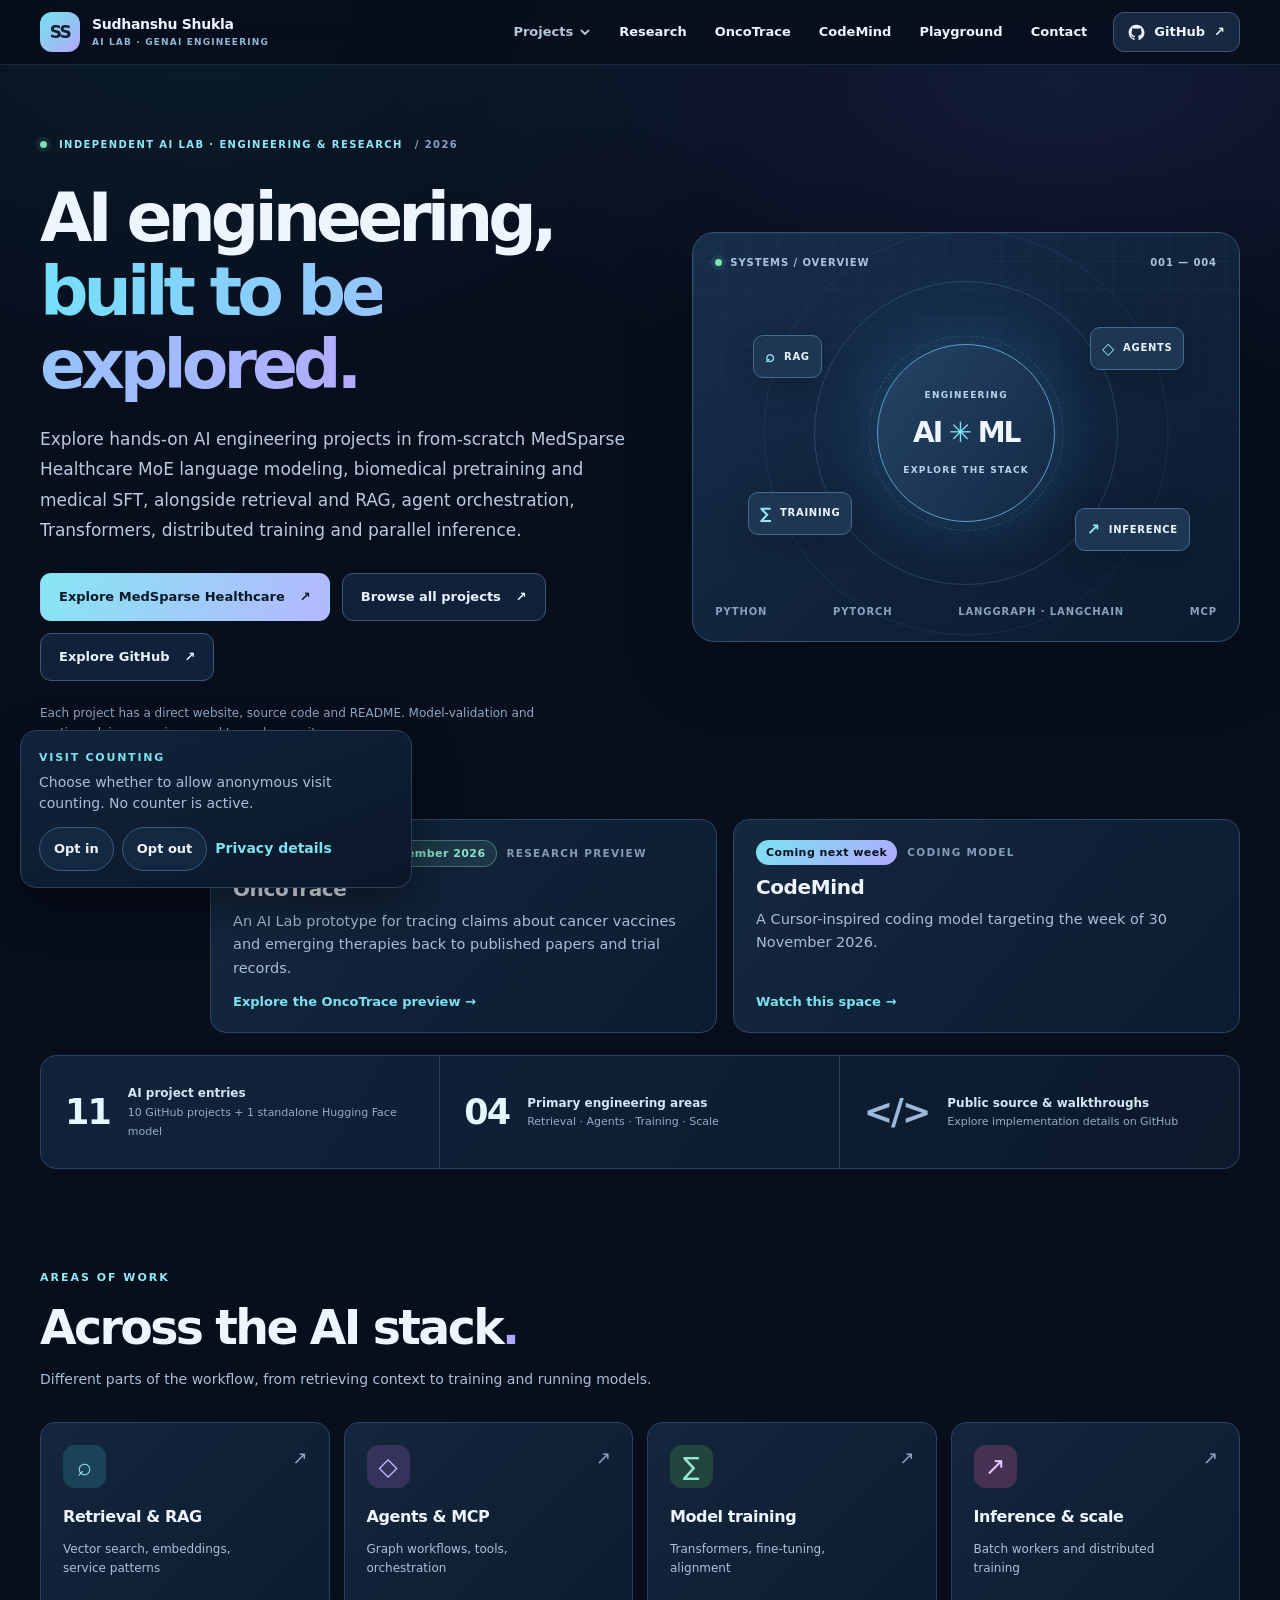
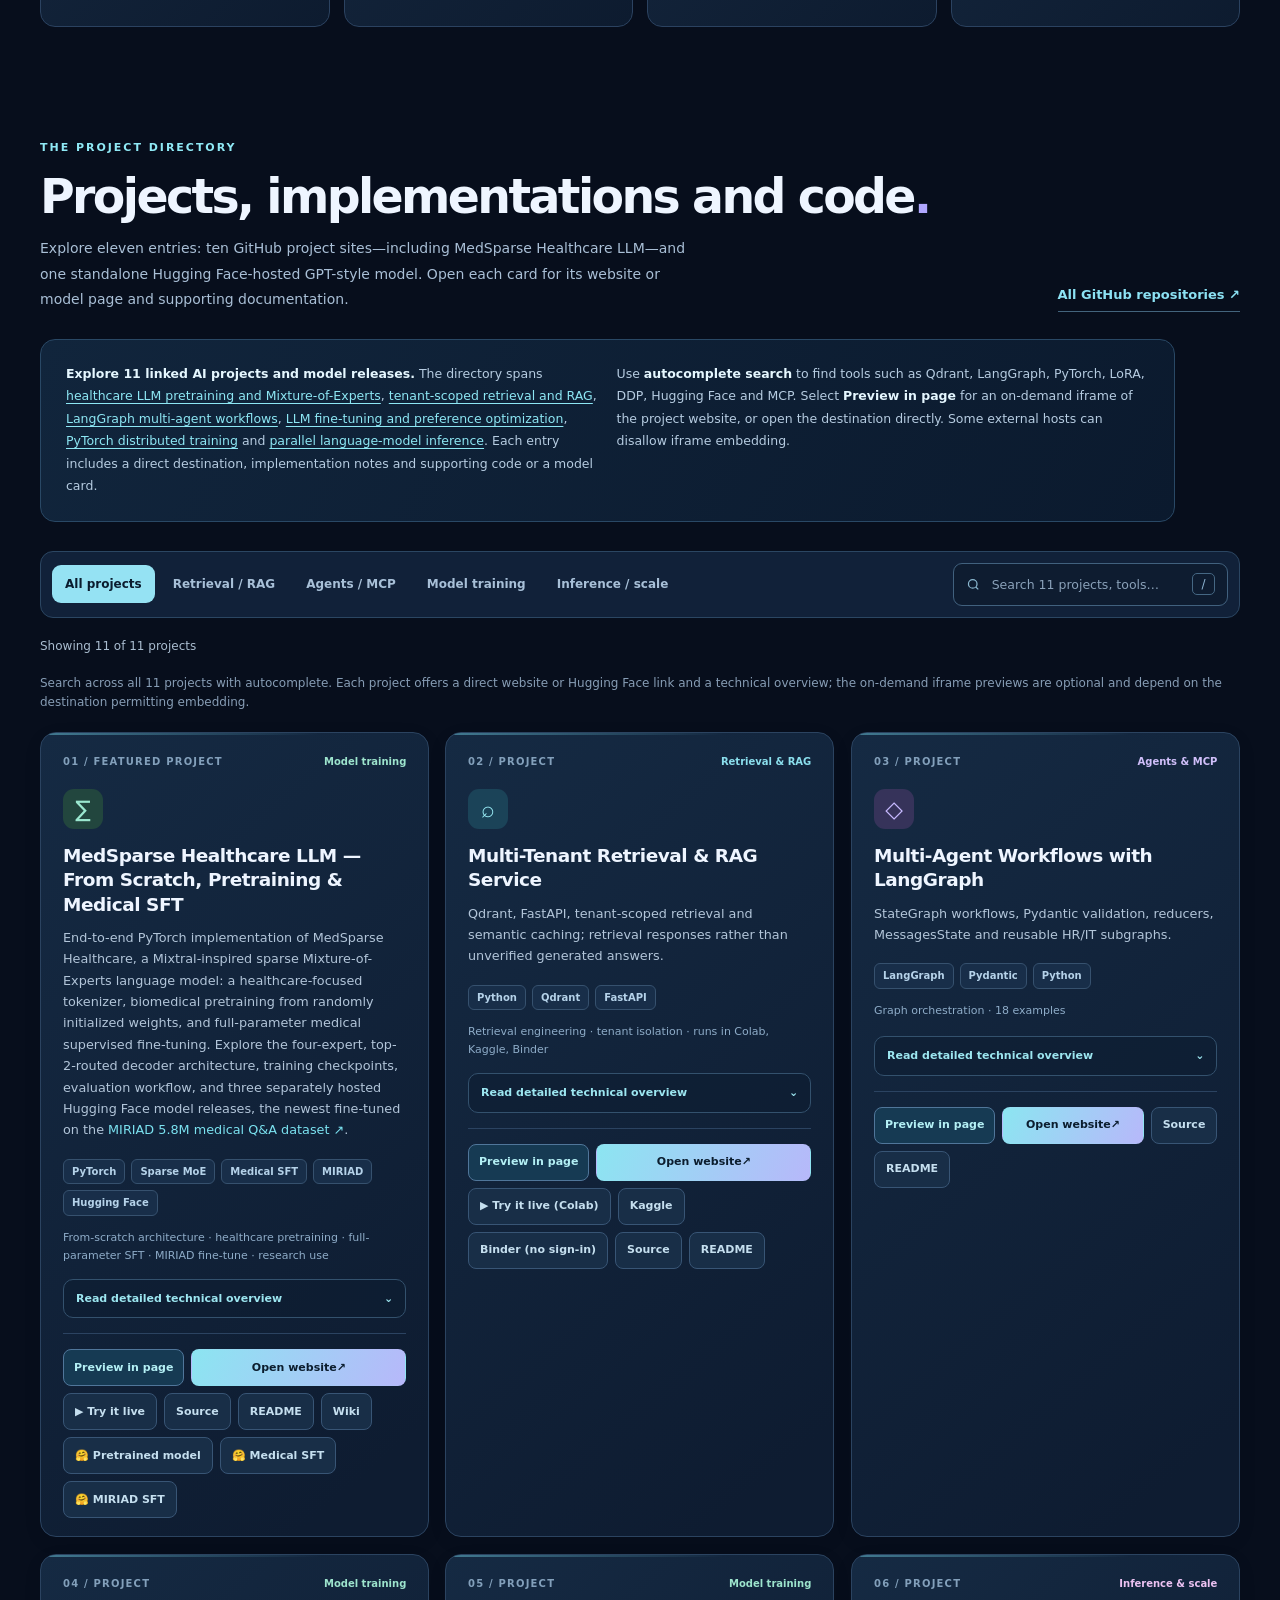
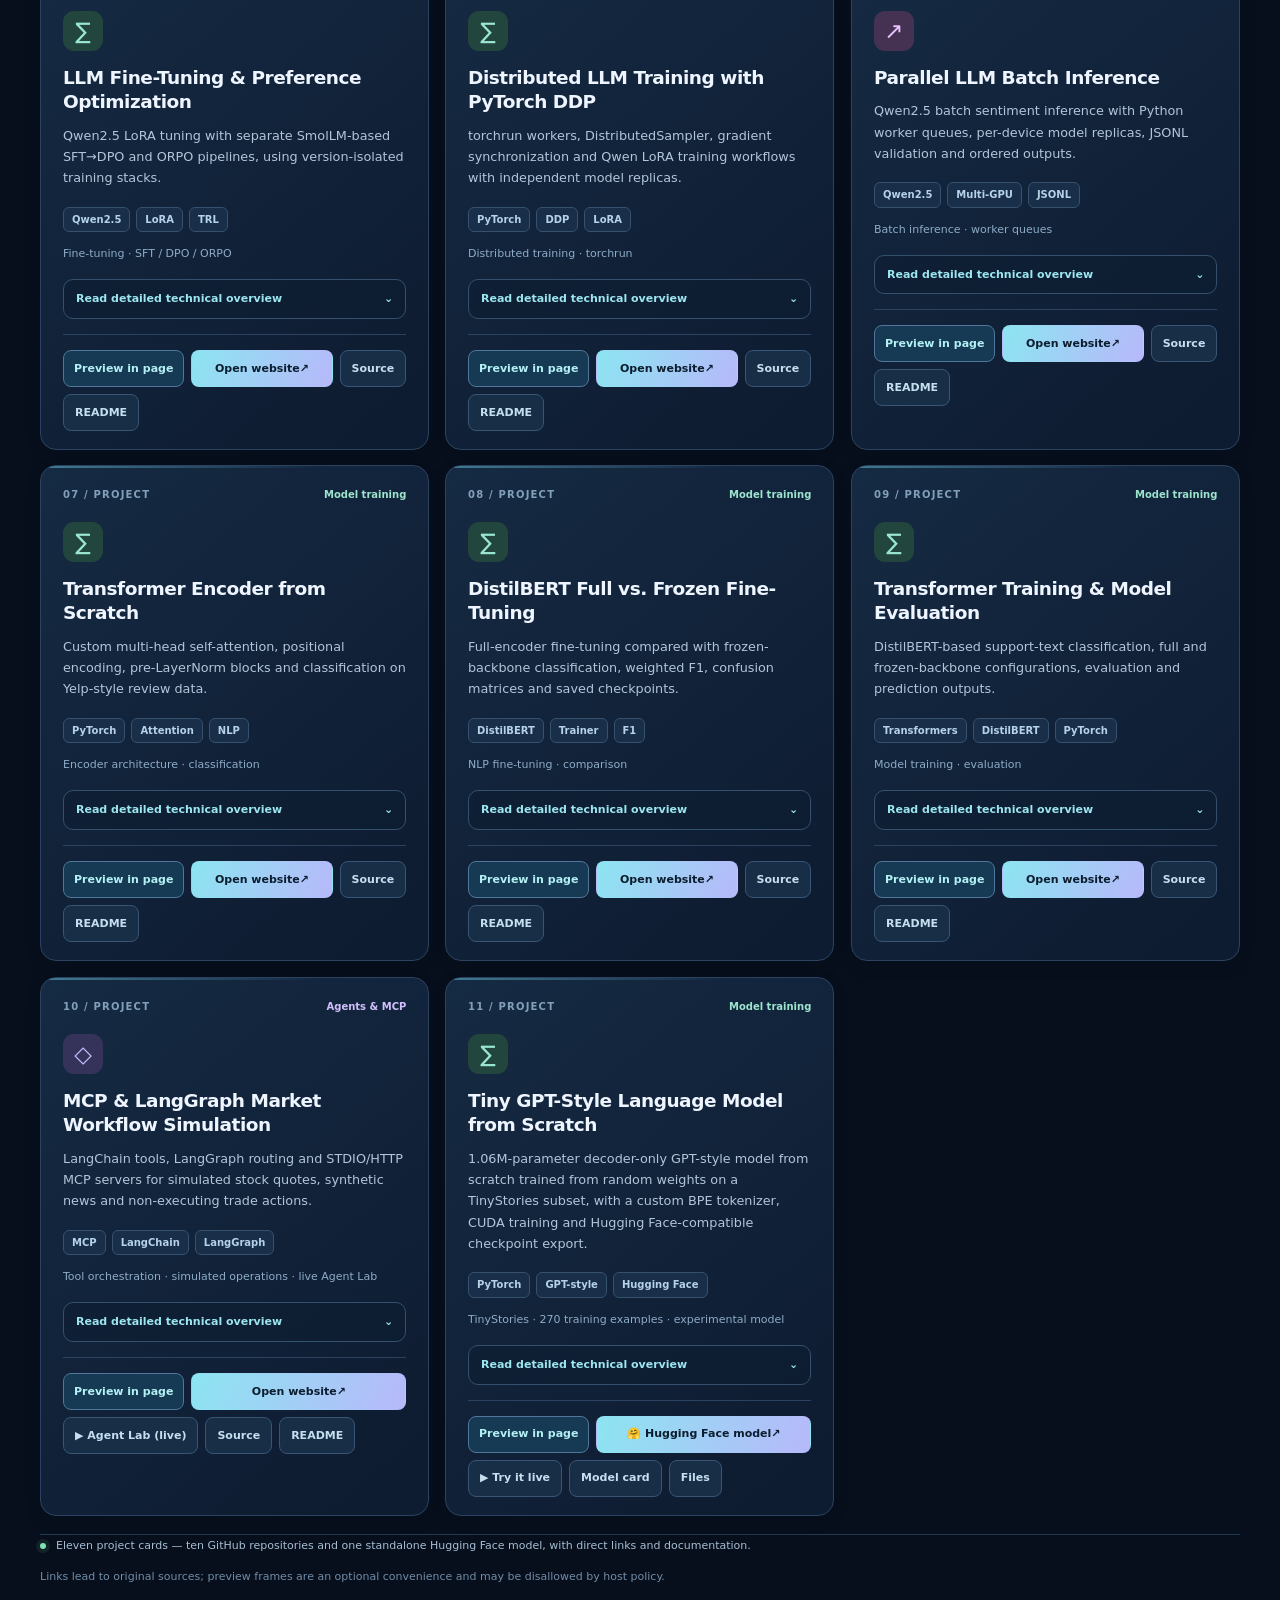
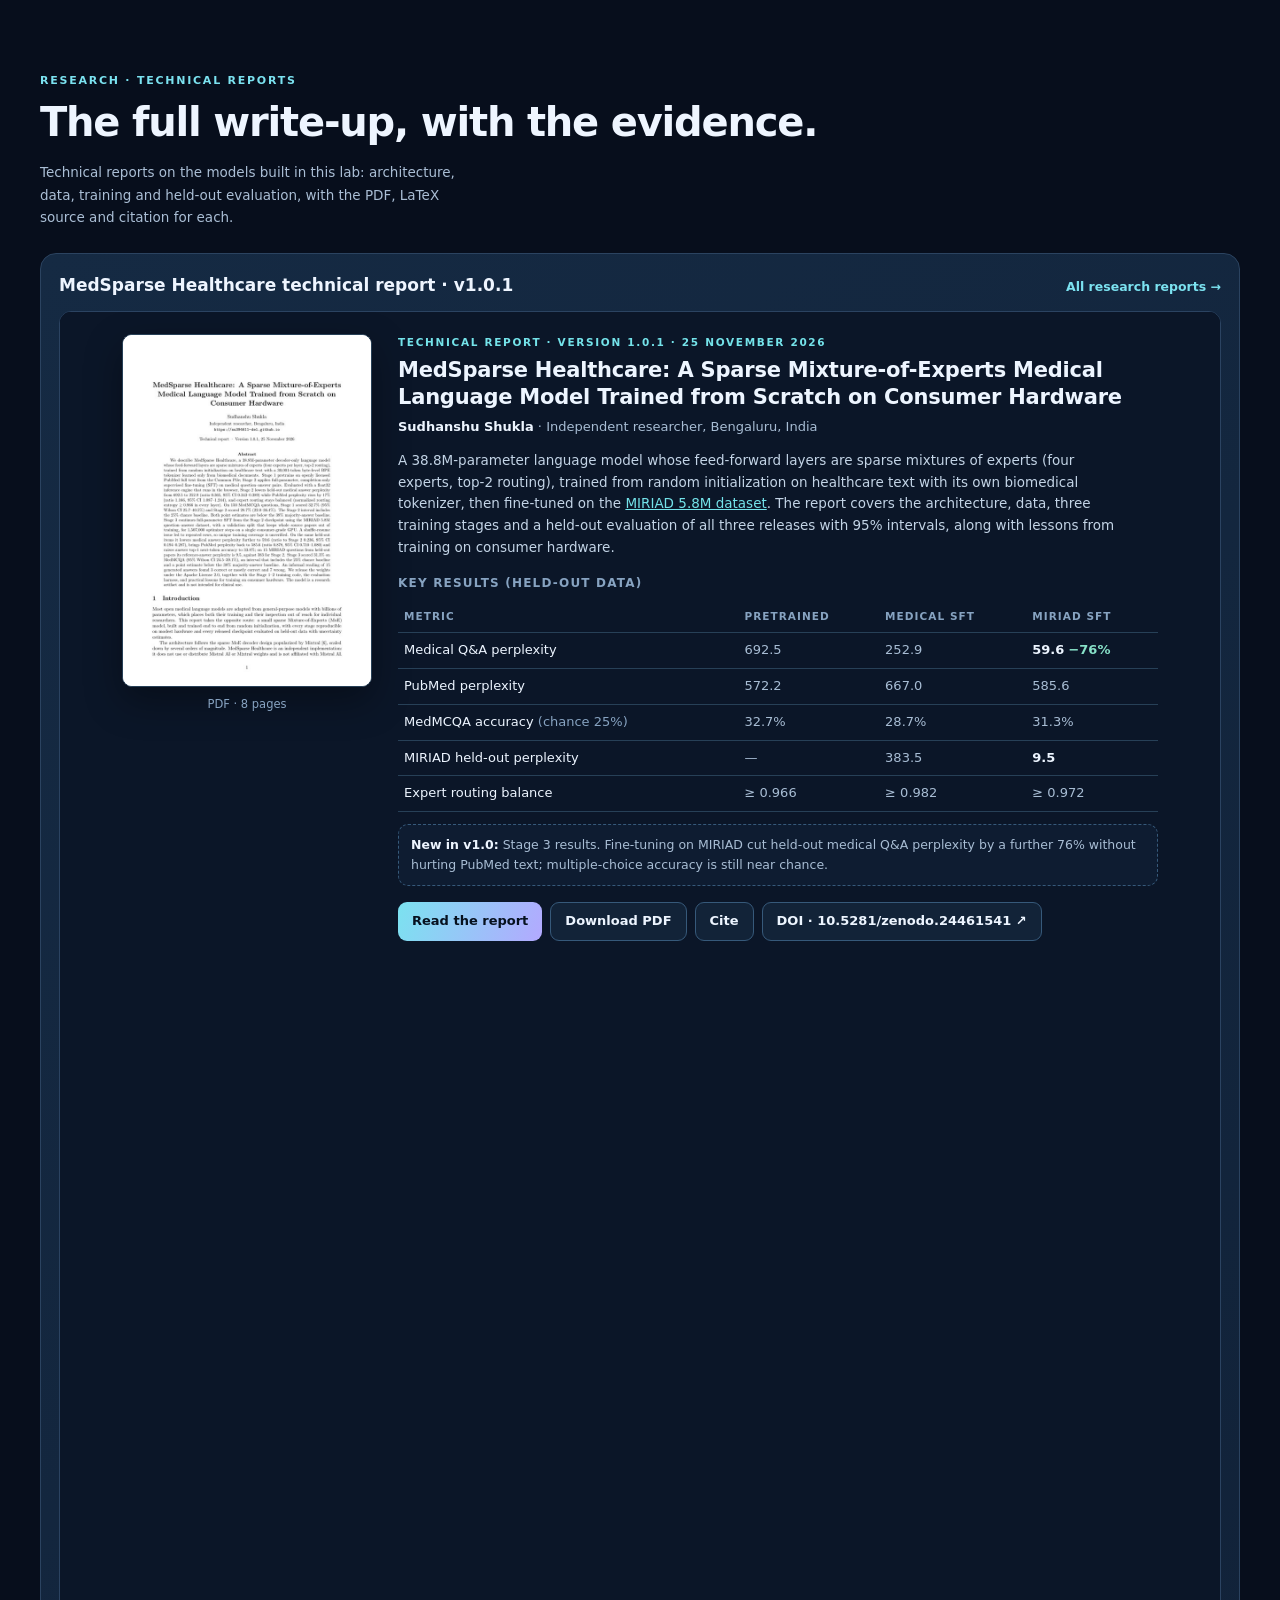
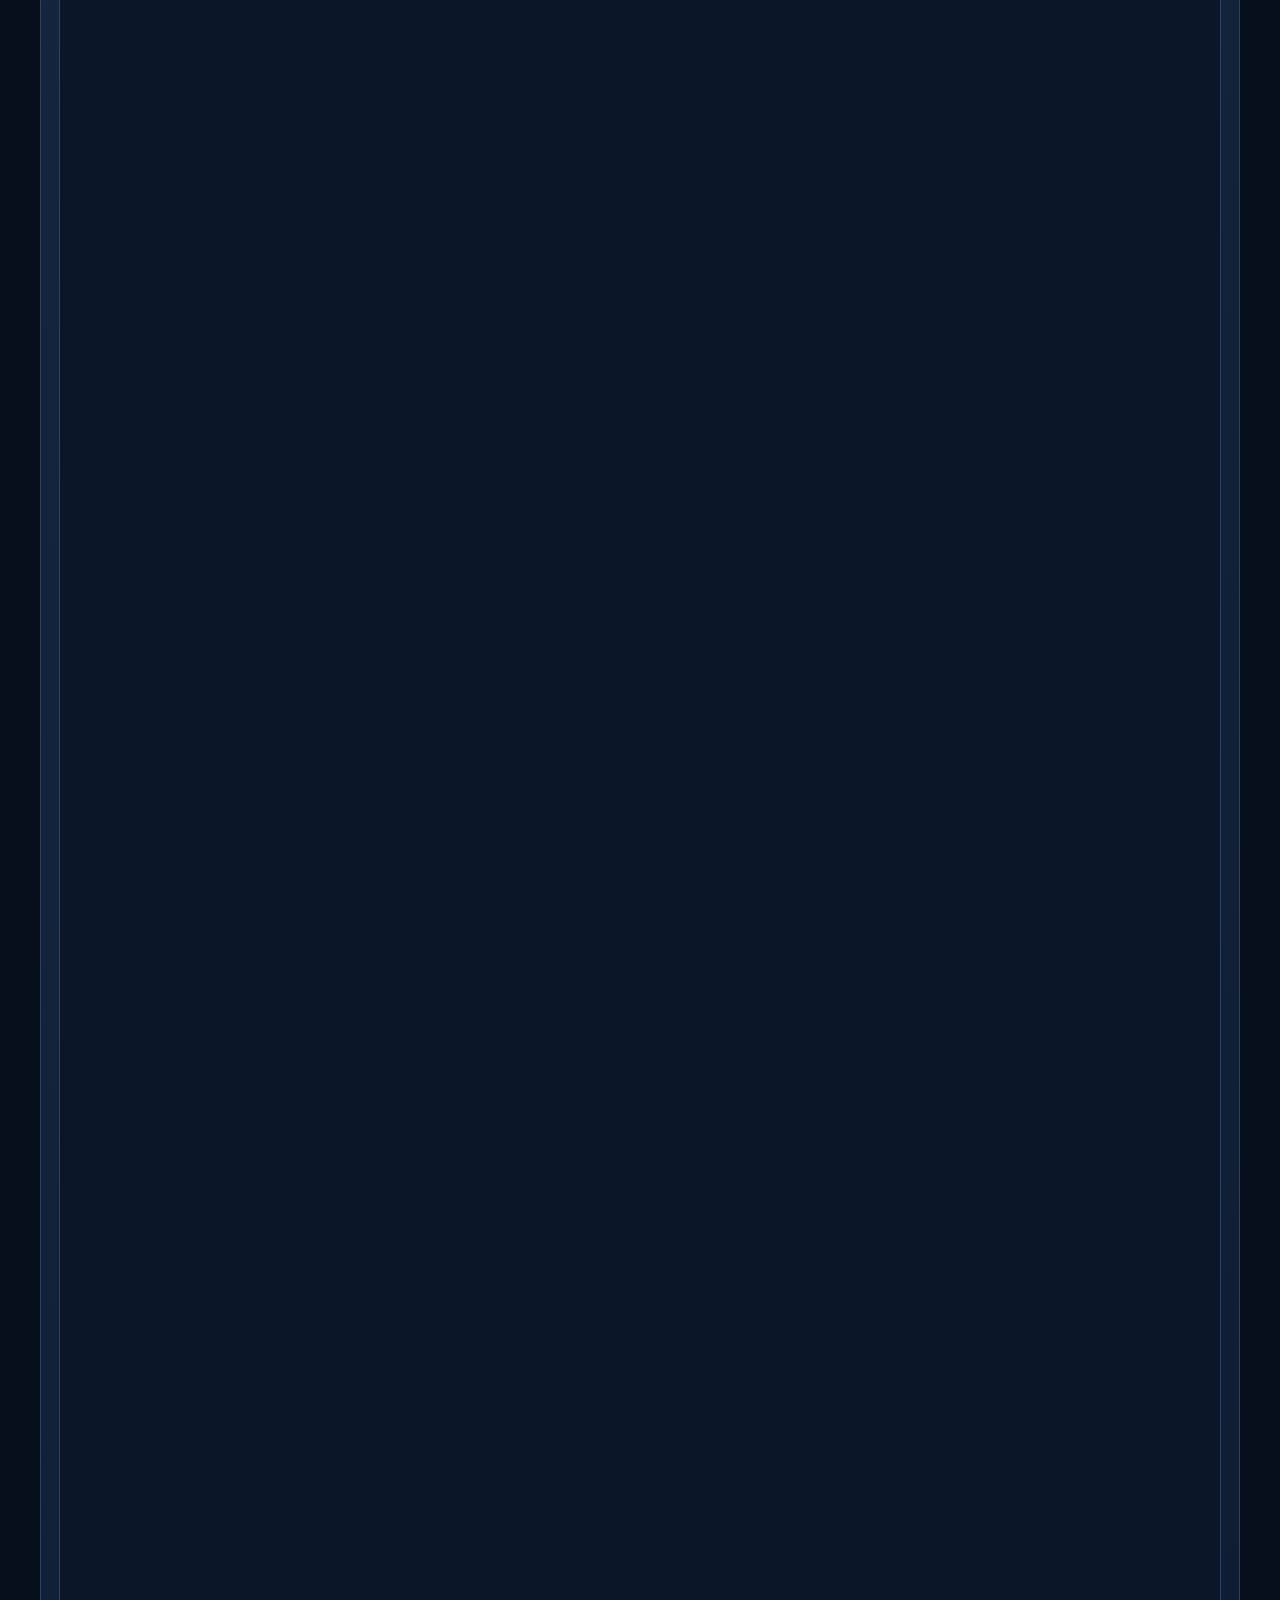
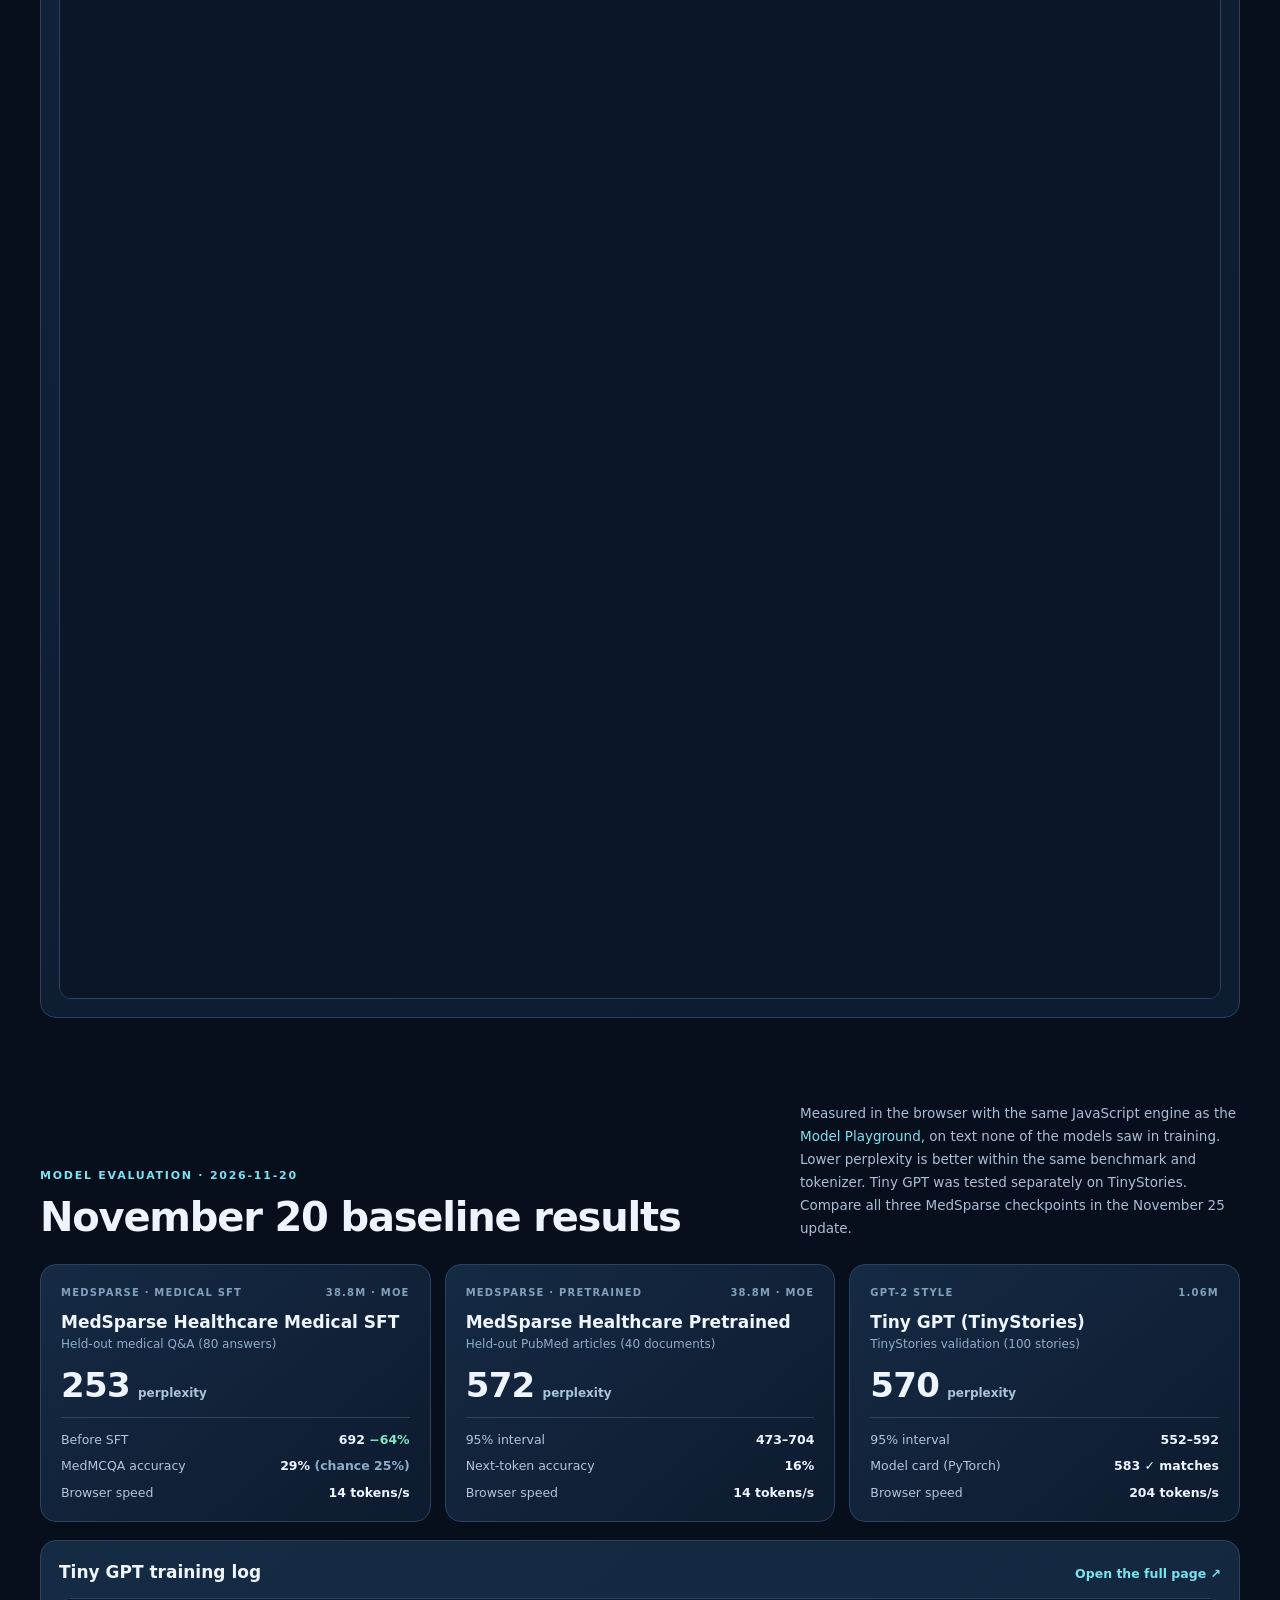
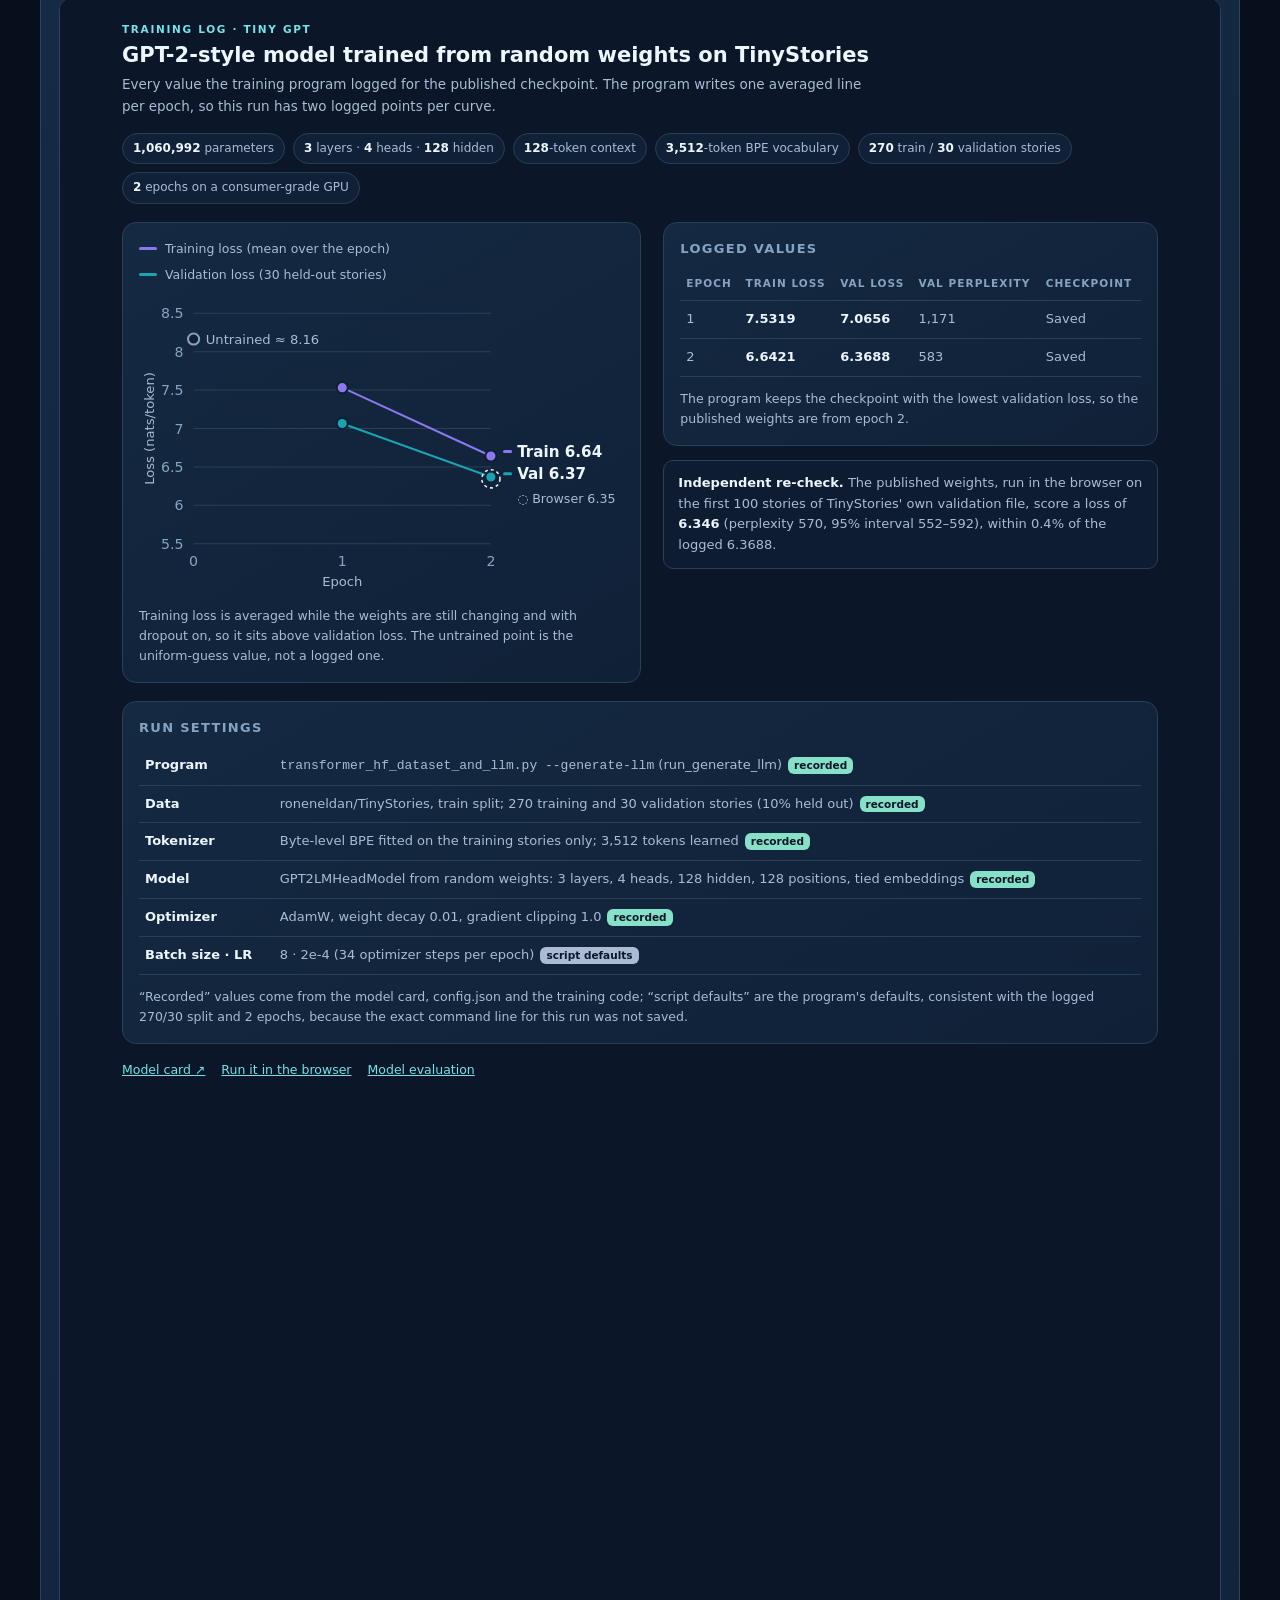
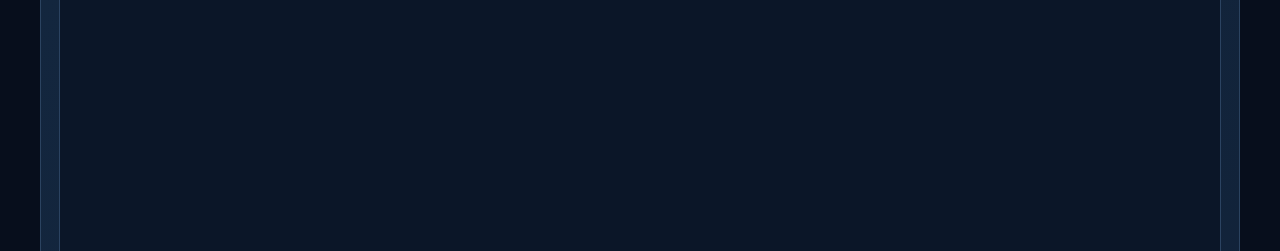
==== commit a2a0fc56: "Add CodeMind to AI Lab navigation and announce its launch week" ====
--- a/index.html
+++ b/index.html
@@ -40,7 +40,7 @@
 </head>
 <body>
 <a class="skip-link" href="#projects">Skip to project directory</a>
-<!-- ailab:header:start --><header class="ailab-header ailab-sticky" id="ailab-top"><div class="ailab-wrap ailab-bar"><a class="ailab-brand" href="/" aria-label="Sudhanshu Shukla's AI Lab home"><span class="ailab-mark" aria-hidden="true">SS</span><span class="ailab-brand-text"><strong>Sudhanshu Shukla</strong><small>AI Lab · GenAI Engineering</small></span></a><nav class="ailab-nav" aria-label="AI Lab"><details class="ailab-dd"><summary class="ailab-link">Projects<svg class="ailab-chev" aria-hidden="true" viewBox="0 0 12 12" fill="none" stroke="currentColor" stroke-width="1.8" stroke-linecap="round" stroke-linejoin="round"><path d="M2.5 4.5 6 8l3.5-3.5"/></svg></summary><div class="ailab-dd-panel"><div class="ailab-dd-grid"><div><div class="ailab-dd-group"><p class="ailab-group-label">Model training</p><ul><li><a class="ailab-proj" href="/MedSparse-Healthcare-LLM-From-Scratch/">MedSparse Healthcare LLM<small>38.8M sparse MoE, trained from scratch</small></a></li><li><a class="ailab-proj" href="/Pre-training-and-Fine-tuning/">LLM Fine-Tuning &amp; Preference Optimization<small>LoRA, SFT, DPO and ORPO</small></a></li><li><a class="ailab-proj" href="/Distributed-Data-Parallel-Processing/">Distributed LLM Training with PyTorch DDP<small>torchrun, Gloo/NCCL, LoRA</small></a></li><li><a class="ailab-proj" href="/LLM-from-scratch/">Transformer Encoder from Scratch<small>Hand-built attention in PyTorch</small></a></li><li><a class="ailab-proj" href="/Full-Fine-Training-Pre-Training-Mid-Training/">DistilBERT Full vs. Frozen Fine-Tuning<small>Full encoder vs head-only training</small></a></li><li><a class="ailab-proj" href="/Transformers-Training/">Transformer Training &amp; Model Evaluation<small>DistilBERT classification walkthrough</small></a></li><li><a class="ailab-proj" href="https://huggingface.co/sudhanshu42844/my-tiny-llm" target="_blank" rel="noopener noreferrer">Tiny GPT-Style Language Model<span class="ailab-ext" aria-hidden="true"> ↗</span><small>1.06M parameters, on Hugging Face</small></a></li></ul></div></div><div><div class="ailab-dd-group"><p class="ailab-group-label">Retrieval &amp; RAG</p><ul><li><a class="ailab-proj" href="/RAG-service/">Multi-Tenant RAG Service<small>Qdrant, FastAPI, tenant isolation</small></a></li></ul></div><div class="ailab-dd-group"><p class="ailab-group-label">Research previews</p><ul><li><a class="ailab-proj" href="/oncotrace/">OncoTrace<small>Targeting around 11 December 2026</small></a></li></ul></div><div class="ailab-dd-group"><p class="ailab-group-label">Agents &amp; MCP</p><ul><li><a class="ailab-proj" href="/Multi-agents-using-LangGraph/">Multi-Agent Workflows with LangGraph<small>StateGraph, reducers, subgraphs</small></a></li><li><a class="ailab-proj" href="/Stock-market-trading-Application-using-MCP-langchain-langgraph/">MCP &amp; LangGraph Market Simulation<small>MCP servers and a ReAct tool loop</small></a></li></ul></div><div class="ailab-dd-group"><p class="ailab-group-label">Inference &amp; scale</p><ul><li><a class="ailab-proj" href="/Parallel-LLM-Inference/">Parallel LLM Batch Inference<small>Per-GPU replicas, ordered JSONL</small></a></li></ul></div></div></div><a class="ailab-dd-all" href="/#projects">Browse all 11 projects <span aria-hidden="true">→</span></a></div></details><a class="ailab-link" href="/research/">Research</a><a class="ailab-link" href="/oncotrace/">OncoTrace</a><a class="ailab-link" href="/playground/">Playground</a><a class="ailab-link" href="/contact.html">Contact</a><a class="ailab-gh" href="https://github.com/su394611-del" target="_blank" rel="noopener noreferrer"><svg class="ailab-ico" aria-hidden="true" width="17" height="17" viewBox="0 0 24 24" fill="currentColor"><path d="M12 .9C5.86.9.9 5.88.9 12.03c0 4.92 3.19 9.1 7.62 10.57.56.1.76-.24.76-.54v-2.11c-3.1.67-3.76-1.32-3.76-1.32-.5-1.28-1.24-1.62-1.24-1.62-1.02-.7.08-.68.08-.68 1.13.08 1.73 1.16 1.73 1.16 1.01 1.73 2.65 1.23 3.3.94.1-.73.39-1.23.72-1.52-2.47-.28-5.07-1.24-5.07-5.5 0-1.21.44-2.19 1.15-2.96-.12-.28-.5-1.4.11-2.91 0 0 .94-.3 3.06 1.13a10.67 10.67 0 0 1 5.58 0c2.12-1.44 3.05-1.13 3.05-1.13.61 1.51.23 2.63.11 2.91.72.77 1.15 1.75 1.15 2.97 0 4.26-2.6 5.21-5.08 5.49.4.35.75 1.04.75 2.1v3.12c0 .3.2.65.77.54 4.42-1.48 7.6-5.65 7.6-10.56C23.1 5.88 18.14.9 12 .9Z"/></svg><span>GitHub</span><span aria-hidden="true">↗</span></a></nav><details class="ailab-menu"><summary><svg class="ailab-menu-icon" aria-hidden="true" viewBox="0 0 16 16" fill="none" stroke="currentColor" stroke-width="1.8" stroke-linecap="round"><path class="ailab-burger" d="M2 4h12M2 8h12M2 12h12"/><path class="ailab-x" d="M3.5 3.5l9 9M12.5 3.5l-9 9"/></svg><span>Menu</span></summary><nav class="ailab-menu-panel" aria-label="AI Lab menu"><p class="ailab-group-label">AI Lab</p><div class="ailab-menu-links"><a class="ailab-link" href="/" aria-current="page">AI Lab home</a><a class="ailab-link" href="/#projects">All projects</a><a class="ailab-link" href="/research/">Research</a><a class="ailab-link" href="/oncotrace/">OncoTrace <small>Around 11 Dec 2026</small></a><a class="ailab-link" href="/playground/">Playground</a><a class="ailab-link" href="/contact.html">Contact</a><a class="ailab-link" href="https://github.com/su394611-del" target="_blank" rel="noopener noreferrer">GitHub <span aria-hidden="true">↗</span></a></div><p class="ailab-group-label">Projects</p><ul><li><a class="ailab-proj" href="/MedSparse-Healthcare-LLM-From-Scratch/">MedSparse Healthcare LLM<small>38.8M sparse MoE, trained from scratch</small></a></li><li><a class="ailab-proj" href="/RAG-service/">Multi-Tenant RAG Service<small>Qdrant, FastAPI, tenant isolation</small></a></li><li><a class="ailab-proj" href="/Multi-agents-using-LangGraph/">Multi-Agent Workflows with LangGraph<small>StateGraph, reducers, subgraphs</small></a></li><li><a class="ailab-proj" href="/Pre-training-and-Fine-tuning/">LLM Fine-Tuning &amp; Preference Optimization<small>LoRA, SFT, DPO and ORPO</small></a></li><li><a class="ailab-proj" href="/Distributed-Data-Parallel-Processing/">Distributed LLM Training with PyTorch DDP<small>torchrun, Gloo/NCCL, LoRA</small></a></li><li><a class="ailab-proj" href="/Parallel-LLM-Inference/">Parallel LLM Batch Inference<small>Per-GPU replicas, ordered JSONL</small></a></li><li><a class="ailab-proj" href="/LLM-from-scratch/">Transformer Encoder from Scratch<small>Hand-built attention in PyTorch</small></a></li><li><a class="ailab-proj" href="/Full-Fine-Training-Pre-Training-Mid-Training/">DistilBERT Full vs. Frozen Fine-Tuning<small>Full encoder vs head-only training</small></a></li><li><a class="ailab-proj" href="/Transformers-Training/">Transformer Training &amp; Model Evaluation<small>DistilBERT classification walkthrough</small></a></li><li><a class="ailab-proj" href="/Stock-market-trading-Application-using-MCP-langchain-langgraph/">MCP &amp; LangGraph Market Simulation<small>MCP servers and a ReAct tool loop</small></a></li><li><a class="ailab-proj" href="https://huggingface.co/sudhanshu42844/my-tiny-llm" target="_blank" rel="noopener noreferrer">Tiny GPT-Style Language Model<span class="ailab-ext" aria-hidden="true"> ↗</span><small>1.06M parameters, on Hugging Face</small></a></li></ul></nav></details></div></header><!-- ailab:header:end -->
+<!-- ailab:header:start --><header class="ailab-header ailab-sticky" id="ailab-top"><div class="ailab-wrap ailab-bar"><a class="ailab-brand" href="/" aria-label="Sudhanshu Shukla's AI Lab home"><span class="ailab-mark" aria-hidden="true">SS</span><span class="ailab-brand-text"><strong>Sudhanshu Shukla</strong><small>AI Lab · GenAI Engineering</small></span></a><nav class="ailab-nav" aria-label="AI Lab"><details class="ailab-dd"><summary class="ailab-link">Projects<svg class="ailab-chev" aria-hidden="true" viewBox="0 0 12 12" fill="none" stroke="currentColor" stroke-width="1.8" stroke-linecap="round" stroke-linejoin="round"><path d="M2.5 4.5 6 8l3.5-3.5"/></svg></summary><div class="ailab-dd-panel"><div class="ailab-dd-grid"><div><div class="ailab-dd-group"><p class="ailab-group-label">Model training</p><ul><li><a class="ailab-proj" href="/MedSparse-Healthcare-LLM-From-Scratch/">MedSparse Healthcare LLM<small>38.8M sparse MoE, trained from scratch</small></a></li><li><a class="ailab-proj" href="/Pre-training-and-Fine-tuning/">LLM Fine-Tuning &amp; Preference Optimization<small>LoRA, SFT, DPO and ORPO</small></a></li><li><a class="ailab-proj" href="/Distributed-Data-Parallel-Processing/">Distributed LLM Training with PyTorch DDP<small>torchrun, Gloo/NCCL, LoRA</small></a></li><li><a class="ailab-proj" href="/LLM-from-scratch/">Transformer Encoder from Scratch<small>Hand-built attention in PyTorch</small></a></li><li><a class="ailab-proj" href="/Full-Fine-Training-Pre-Training-Mid-Training/">DistilBERT Full vs. Frozen Fine-Tuning<small>Full encoder vs head-only training</small></a></li><li><a class="ailab-proj" href="/Transformers-Training/">Transformer Training &amp; Model Evaluation<small>DistilBERT classification walkthrough</small></a></li><li><a class="ailab-proj" href="https://huggingface.co/sudhanshu42844/my-tiny-llm" target="_blank" rel="noopener noreferrer">Tiny GPT-Style Language Model<span class="ailab-ext" aria-hidden="true"> ↗</span><small>1.06M parameters, on Hugging Face</small></a></li></ul></div></div><div><div class="ailab-dd-group"><p class="ailab-group-label">Retrieval &amp; RAG</p><ul><li><a class="ailab-proj" href="/RAG-service/">Multi-Tenant RAG Service<small>Qdrant, FastAPI, tenant isolation</small></a></li></ul></div><div class="ailab-dd-group"><p class="ailab-group-label">Research previews</p><ul><li><a class="ailab-proj" href="/oncotrace/">OncoTrace<small>Targeting around 11 December 2026</small></a></li></ul></div><div class="ailab-dd-group"><p class="ailab-group-label">Agents &amp; MCP</p><ul><li><a class="ailab-proj" href="/Multi-agents-using-LangGraph/">Multi-Agent Workflows with LangGraph<small>StateGraph, reducers, subgraphs</small></a></li><li><a class="ailab-proj" href="/Stock-market-trading-Application-using-MCP-langchain-langgraph/">MCP &amp; LangGraph Market Simulation<small>MCP servers and a ReAct tool loop</small></a></li></ul></div><div class="ailab-dd-group"><p class="ailab-group-label">Inference &amp; scale</p><ul><li><a class="ailab-proj" href="/Parallel-LLM-Inference/">Parallel LLM Batch Inference<small>Per-GPU replicas, ordered JSONL</small></a></li></ul></div></div></div><a class="ailab-dd-all" href="/#projects">Browse all 11 projects <span aria-hidden="true">→</span></a></div></details><a class="ailab-link" href="/research/">Research</a><a class="ailab-link" href="/oncotrace/">OncoTrace</a><a class="ailab-link" href="/codemind/">CodeMind</a><a class="ailab-link" href="/playground/">Playground</a><a class="ailab-link" href="/contact.html">Contact</a><a class="ailab-gh" href="https://github.com/su394611-del" target="_blank" rel="noopener noreferrer"><svg class="ailab-ico" aria-hidden="true" width="17" height="17" viewBox="0 0 24 24" fill="currentColor"><path d="M12 .9C5.86.9.9 5.88.9 12.03c0 4.92 3.19 9.1 7.62 10.57.56.1.76-.24.76-.54v-2.11c-3.1.67-3.76-1.32-3.76-1.32-.5-1.28-1.24-1.62-1.24-1.62-1.02-.7.08-.68.08-.68 1.13.08 1.73 1.16 1.73 1.16 1.01 1.73 2.65 1.23 3.3.94.1-.73.39-1.23.72-1.52-2.47-.28-5.07-1.24-5.07-5.5 0-1.21.44-2.19 1.15-2.96-.12-.28-.5-1.4.11-2.91 0 0 .94-.3 3.06 1.13a10.67 10.67 0 0 1 5.58 0c2.12-1.44 3.05-1.13 3.05-1.13.61 1.51.23 2.63.11 2.91.72.77 1.15 1.75 1.15 2.97 0 4.26-2.6 5.21-5.08 5.49.4.35.75 1.04.75 2.1v3.12c0 .3.2.65.77.54 4.42-1.48 7.6-5.65 7.6-10.56C23.1 5.88 18.14.9 12 .9Z"/></svg><span>GitHub</span><span aria-hidden="true">↗</span></a></nav><details class="ailab-menu"><summary><svg class="ailab-menu-icon" aria-hidden="true" viewBox="0 0 16 16" fill="none" stroke="currentColor" stroke-width="1.8" stroke-linecap="round"><path class="ailab-burger" d="M2 4h12M2 8h12M2 12h12"/><path class="ailab-x" d="M3.5 3.5l9 9M12.5 3.5l-9 9"/></svg><span>Menu</span></summary><nav class="ailab-menu-panel" aria-label="AI Lab menu"><p class="ailab-group-label">AI Lab</p><div class="ailab-menu-links"><a class="ailab-link" href="/" aria-current="page">AI Lab home</a><a class="ailab-link" href="/#projects">All projects</a><a class="ailab-link" href="/research/">Research</a><a class="ailab-link" href="/oncotrace/">OncoTrace <small>Around 11 Dec 2026</small></a><a class="ailab-link" href="/codemind/">CodeMind</a><a class="ailab-link" href="/playground/">Playground</a><a class="ailab-link" href="/contact.html">Contact</a><a class="ailab-link" href="https://github.com/su394611-del" target="_blank" rel="noopener noreferrer">GitHub <span aria-hidden="true">↗</span></a></div><p class="ailab-group-label">Projects</p><ul><li><a class="ailab-proj" href="/MedSparse-Healthcare-LLM-From-Scratch/">MedSparse Healthcare LLM<small>38.8M sparse MoE, trained from scratch</small></a></li><li><a class="ailab-proj" href="/RAG-service/">Multi-Tenant RAG Service<small>Qdrant, FastAPI, tenant isolation</small></a></li><li><a class="ailab-proj" href="/Multi-agents-using-LangGraph/">Multi-Agent Workflows with LangGraph<small>StateGraph, reducers, subgraphs</small></a></li><li><a class="ailab-proj" href="/Pre-training-and-Fine-tuning/">LLM Fine-Tuning &amp; Preference Optimization<small>LoRA, SFT, DPO and ORPO</small></a></li><li><a class="ailab-proj" href="/Distributed-Data-Parallel-Processing/">Distributed LLM Training with PyTorch DDP<small>torchrun, Gloo/NCCL, LoRA</small></a></li><li><a class="ailab-proj" href="/Parallel-LLM-Inference/">Parallel LLM Batch Inference<small>Per-GPU replicas, ordered JSONL</small></a></li><li><a class="ailab-proj" href="/LLM-from-scratch/">Transformer Encoder from Scratch<small>Hand-built attention in PyTorch</small></a></li><li><a class="ailab-proj" href="/Full-Fine-Training-Pre-Training-Mid-Training/">DistilBERT Full vs. Frozen Fine-Tuning<small>Full encoder vs head-only training</small></a></li><li><a class="ailab-proj" href="/Transformers-Training/">Transformer Training &amp; Model Evaluation<small>DistilBERT classification walkthrough</small></a></li><li><a class="ailab-proj" href="/Stock-market-trading-Application-using-MCP-langchain-langgraph/">MCP &amp; LangGraph Market Simulation<small>MCP servers and a ReAct tool loop</small></a></li><li><a class="ailab-proj" href="https://huggingface.co/sudhanshu42844/my-tiny-llm" target="_blank" rel="noopener noreferrer">Tiny GPT-Style Language Model<span class="ailab-ext" aria-hidden="true"> ↗</span><small>1.06M parameters, on Hugging Face</small></a></li></ul></nav></details></div></header><!-- ailab:header:end -->
 <div id="app">
 <main id="home">
 <section aria-labelledby="hero-heading" class="hero layout">
@@ -65,7 +65,7 @@
 <h2 class="whats-next-label" id="whats-next-heading"><span aria-hidden="true" class="whats-next-dot"></span>What's next</h2>
 <div class="whats-next-grid">
 <article class="next-card"><div class="next-meta"><span class="next-badge next-badge-date"><span>Targeting <time datetime="2026-12-11">around 11 December 2026</time></span></span><span class="next-tag">Research preview</span></div><h3><a class="next-title-link" href="/oncotrace/">OncoTrace</a></h3><p>An AI Lab prototype for tracing claims about cancer vaccines and emerging therapies back to published papers and trial records.</p><a class="next-link" href="/oncotrace/">Explore the OncoTrace preview <span aria-hidden="true">→</span></a></article>
-<article class="next-card"><div class="next-meta"><span class="next-badge next-badge-soon">Coming soon</span><span class="next-tag">Coding model</span></div><h3><a class="next-title-link" href="/codemind/">CodeMind</a></h3><p>A Cursor-inspired coding model, currently in development.</p><a aria-label="CodeMind: watch this space" class="next-link" href="/codemind/">Watch this space →</a></article>
+<article class="next-card"><div class="next-meta"><span class="next-badge next-badge-soon">Coming next week</span><span class="next-tag">Coding model</span></div><h3><a class="next-title-link" href="/codemind/">CodeMind</a></h3><p>A Cursor-inspired coding model targeting the week of <time datetime="2026-11-30">30 November 2026</time>.</p><a aria-label="CodeMind: watch this space" class="next-link" href="/codemind/">Watch this space →</a></article>
 </div>
 </section>
 <section aria-label="AI Lab at a glance" class="layout insight-row">
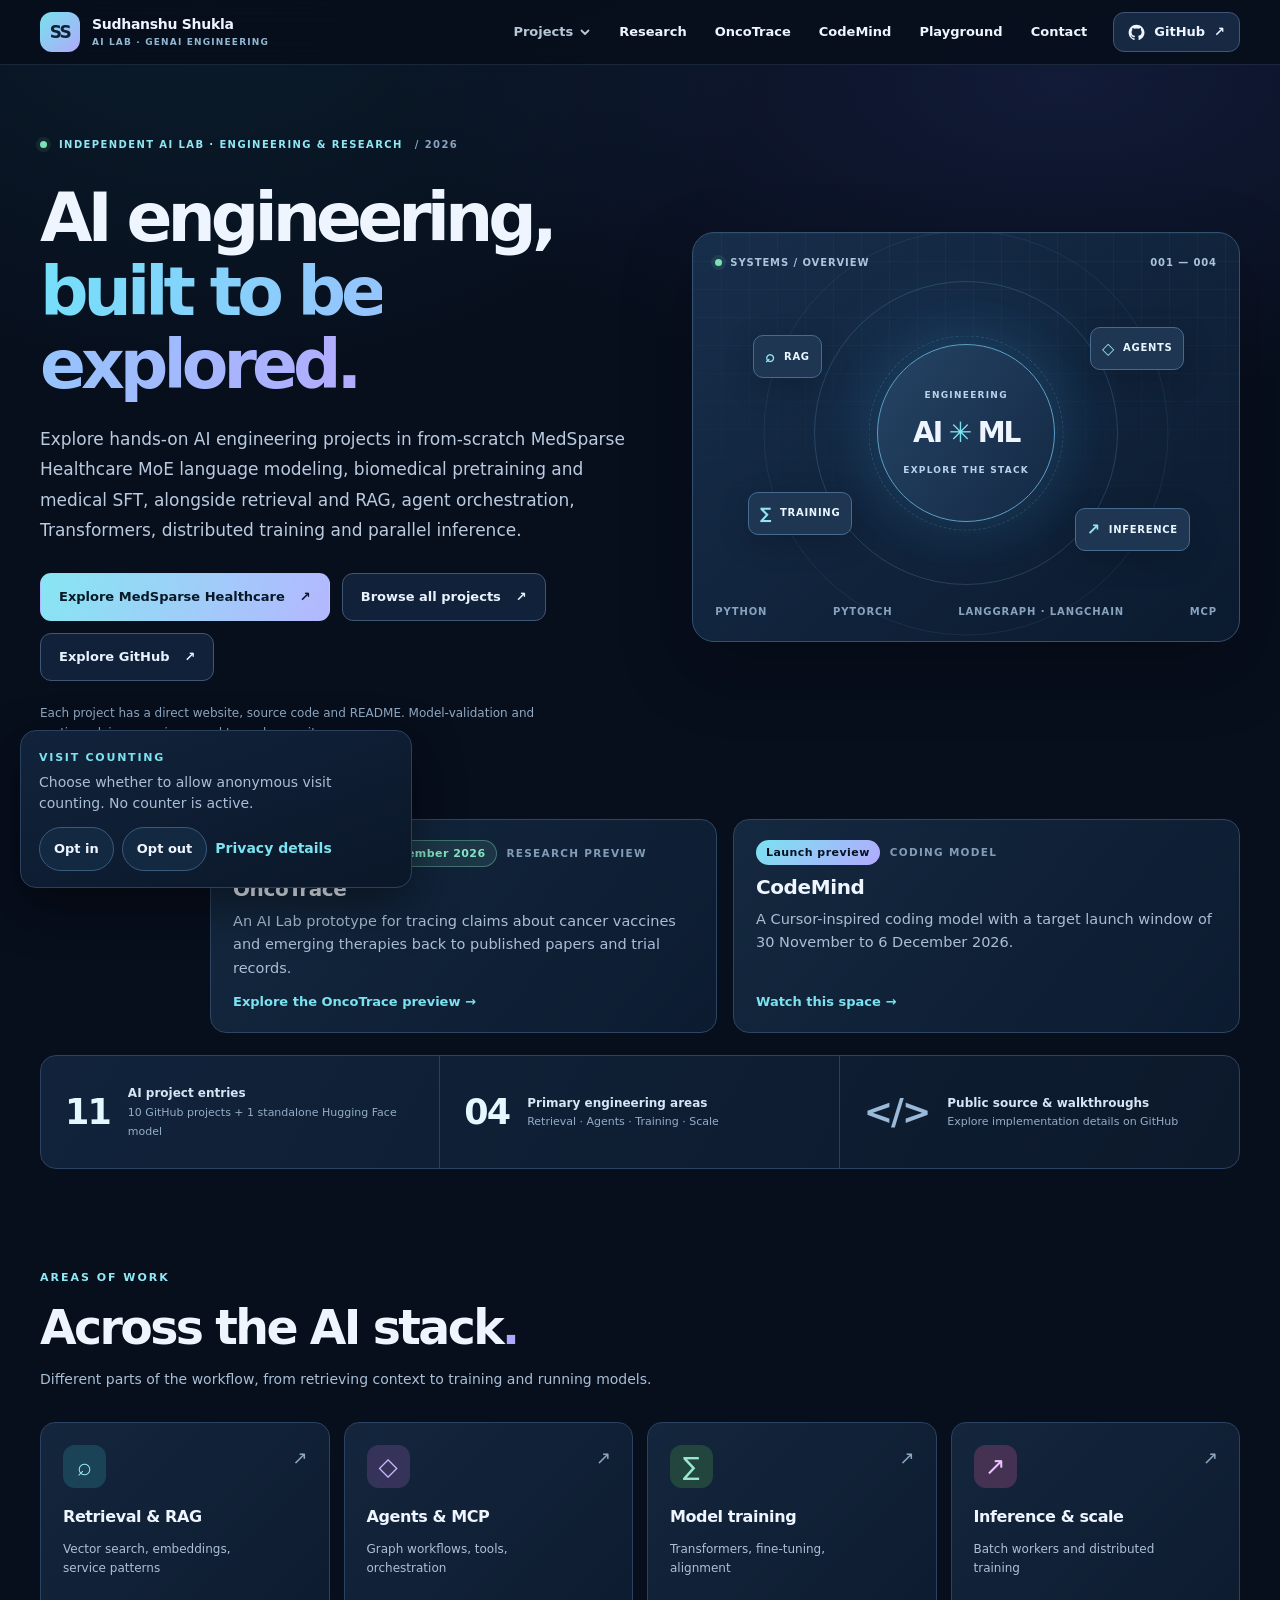
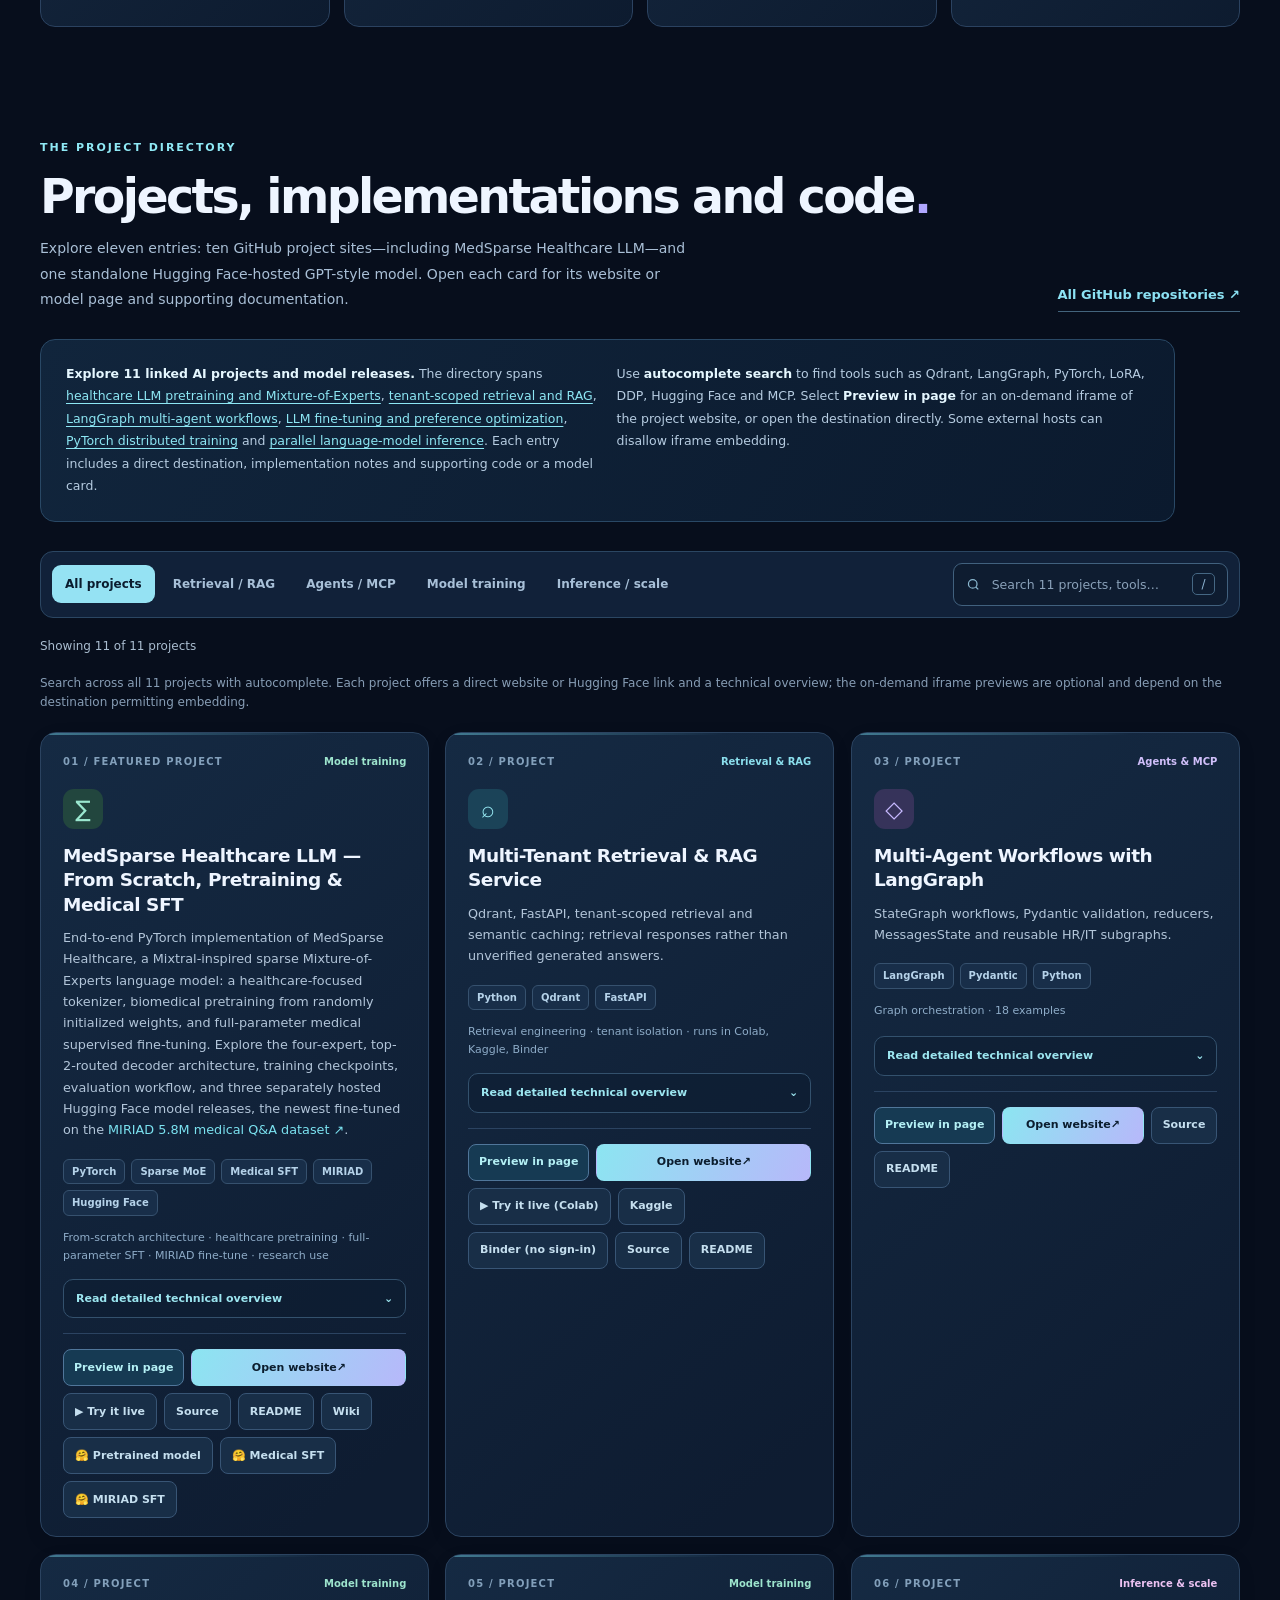
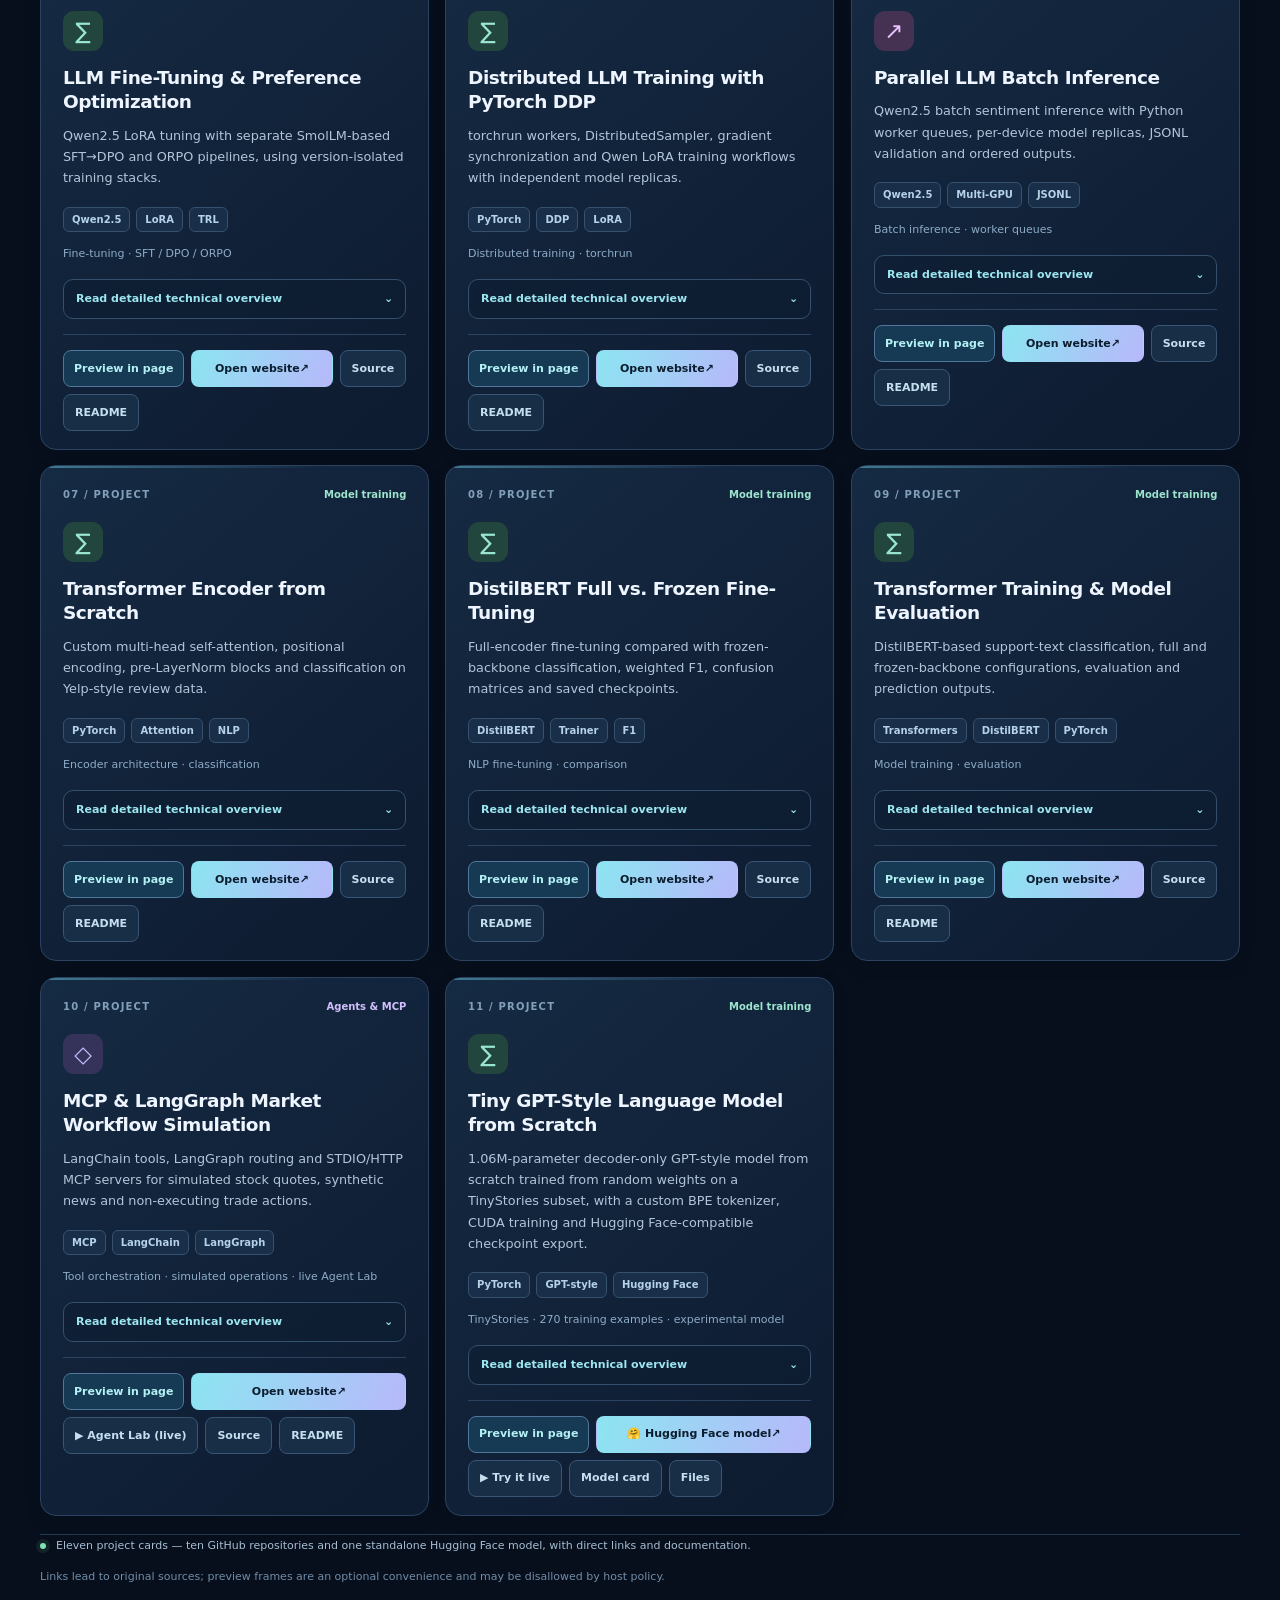
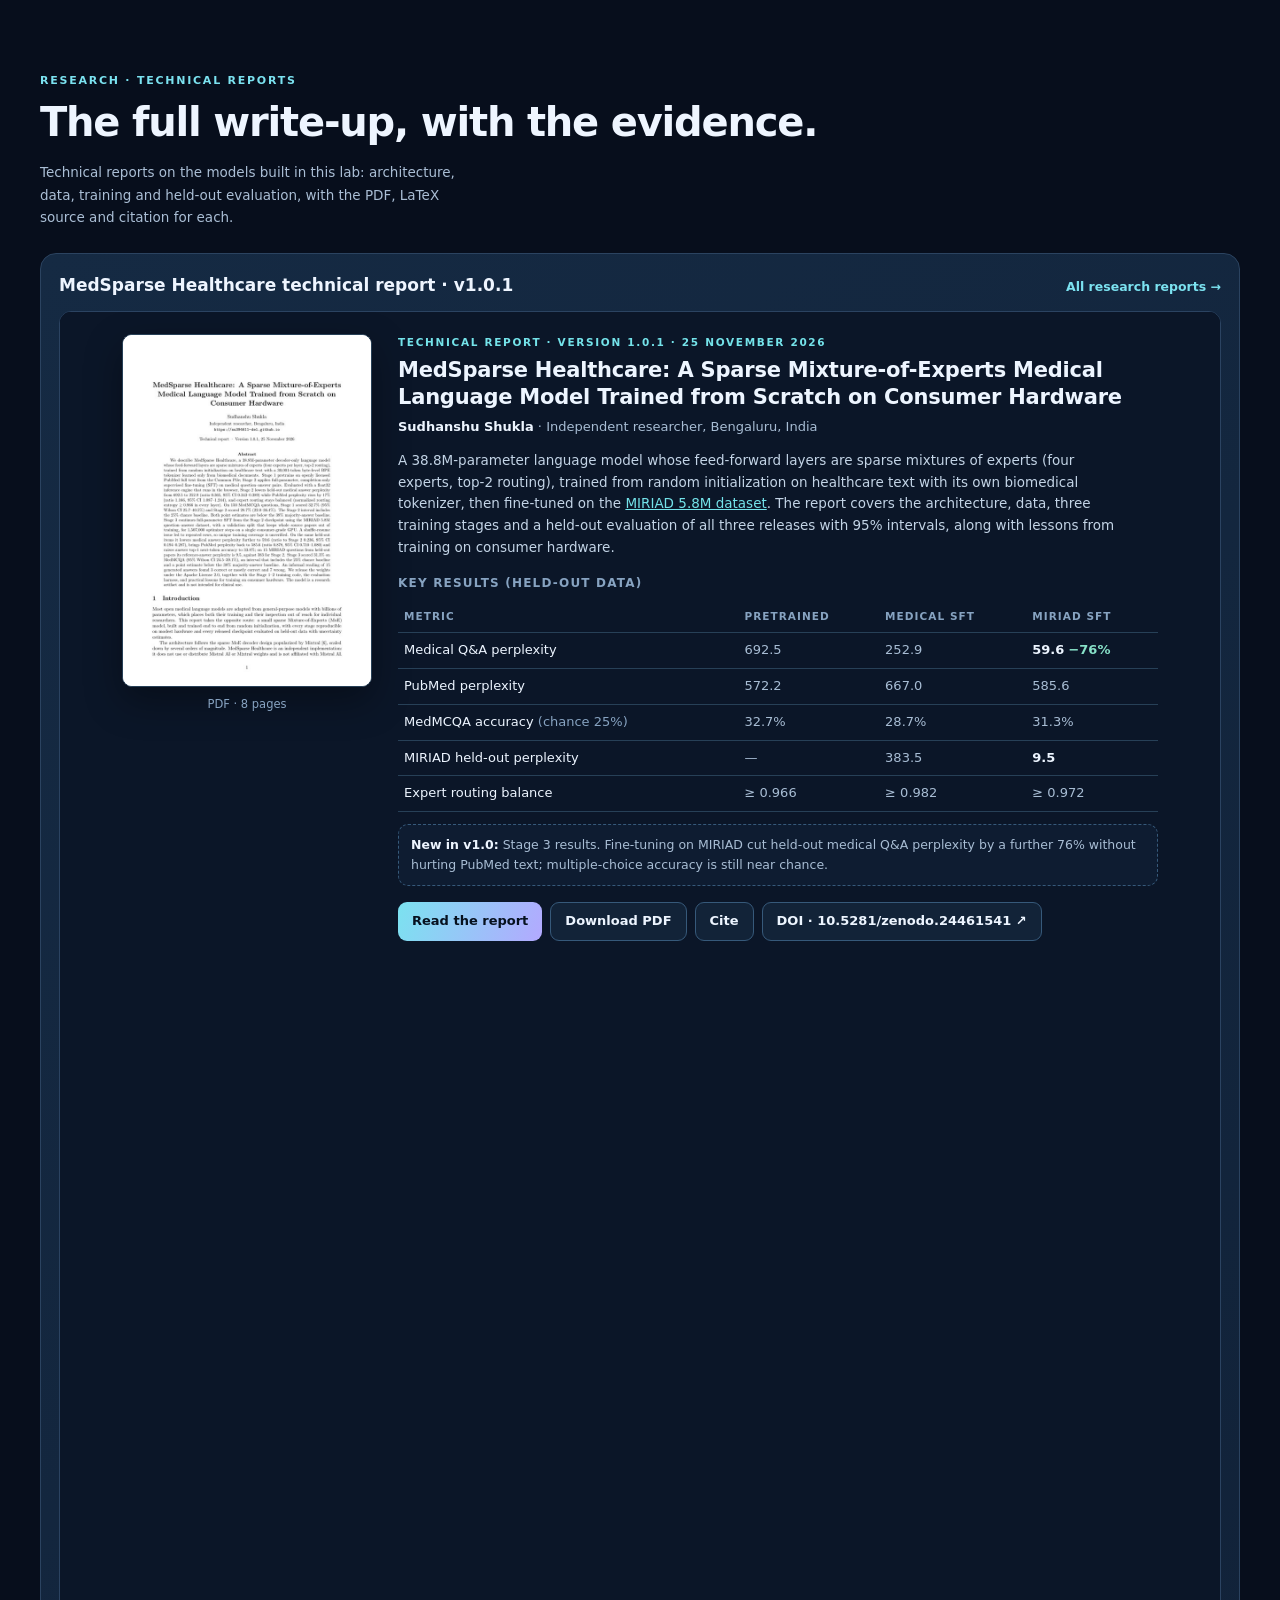
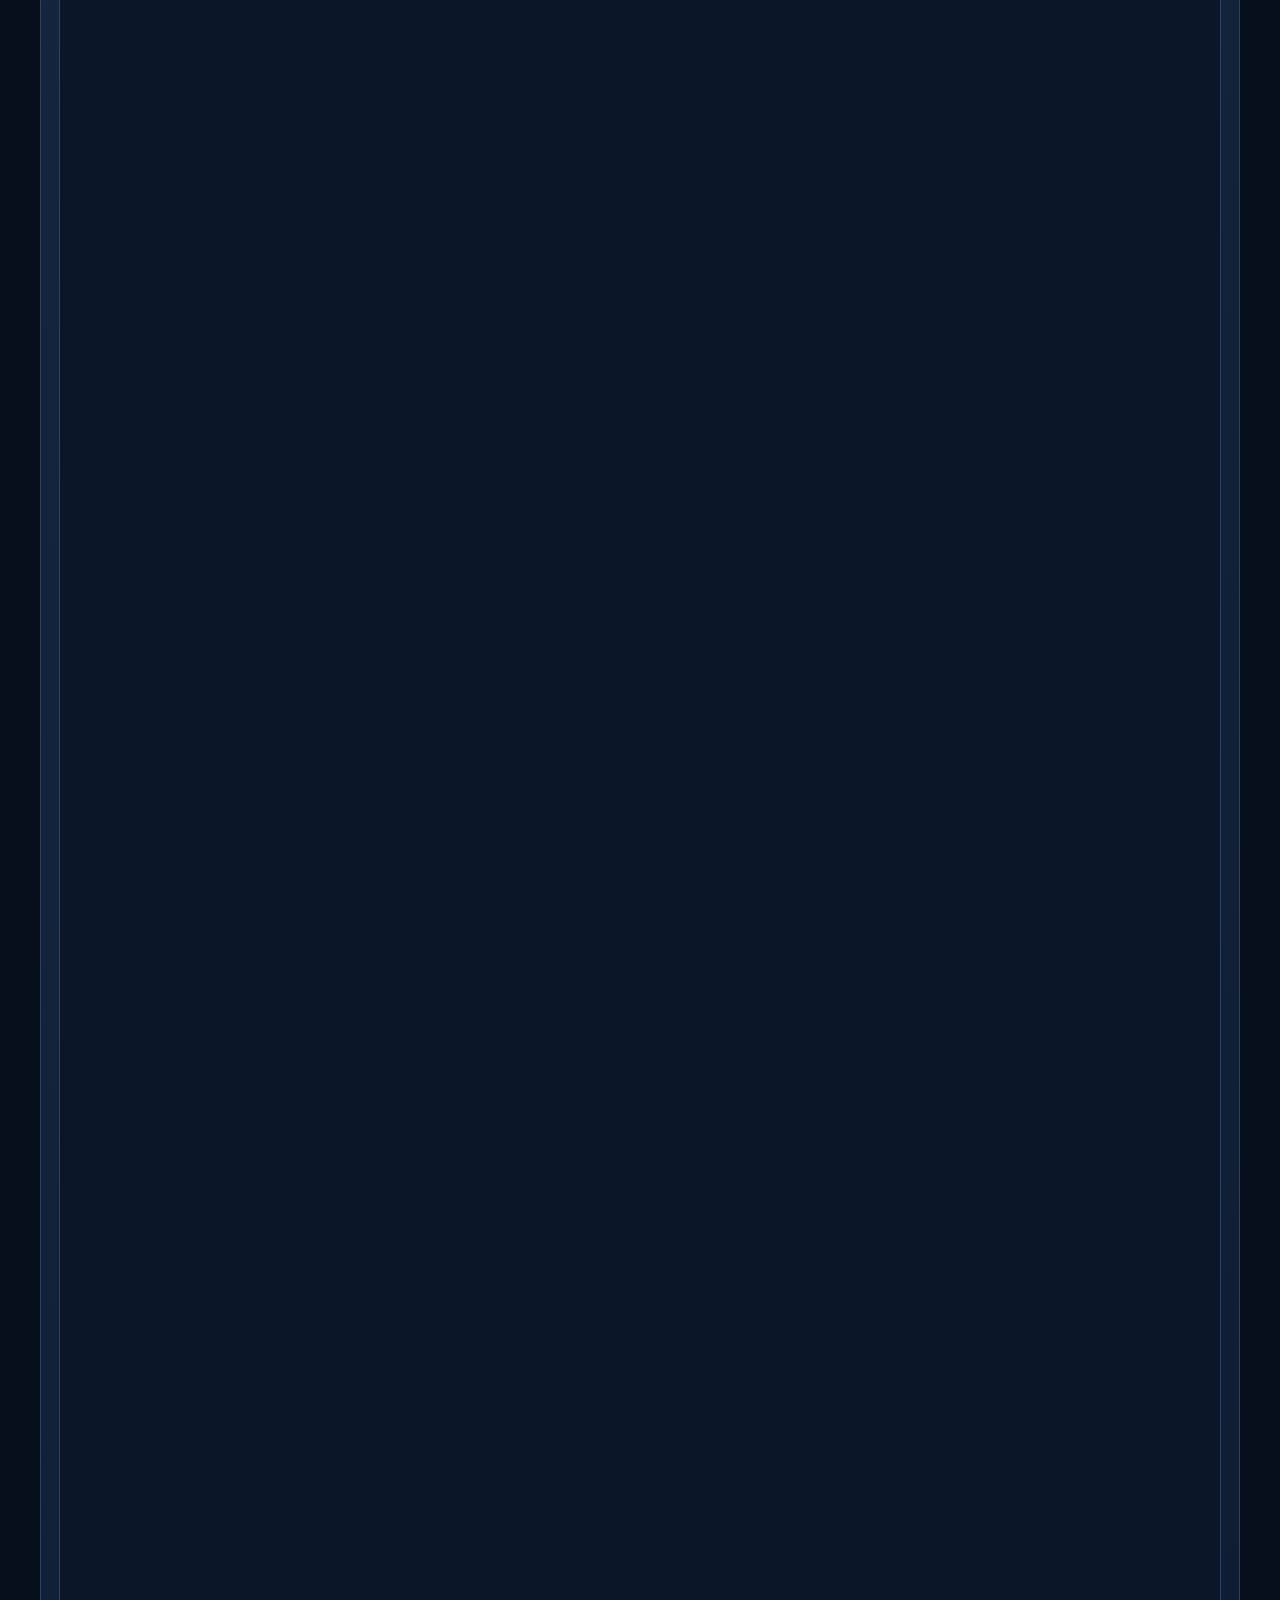
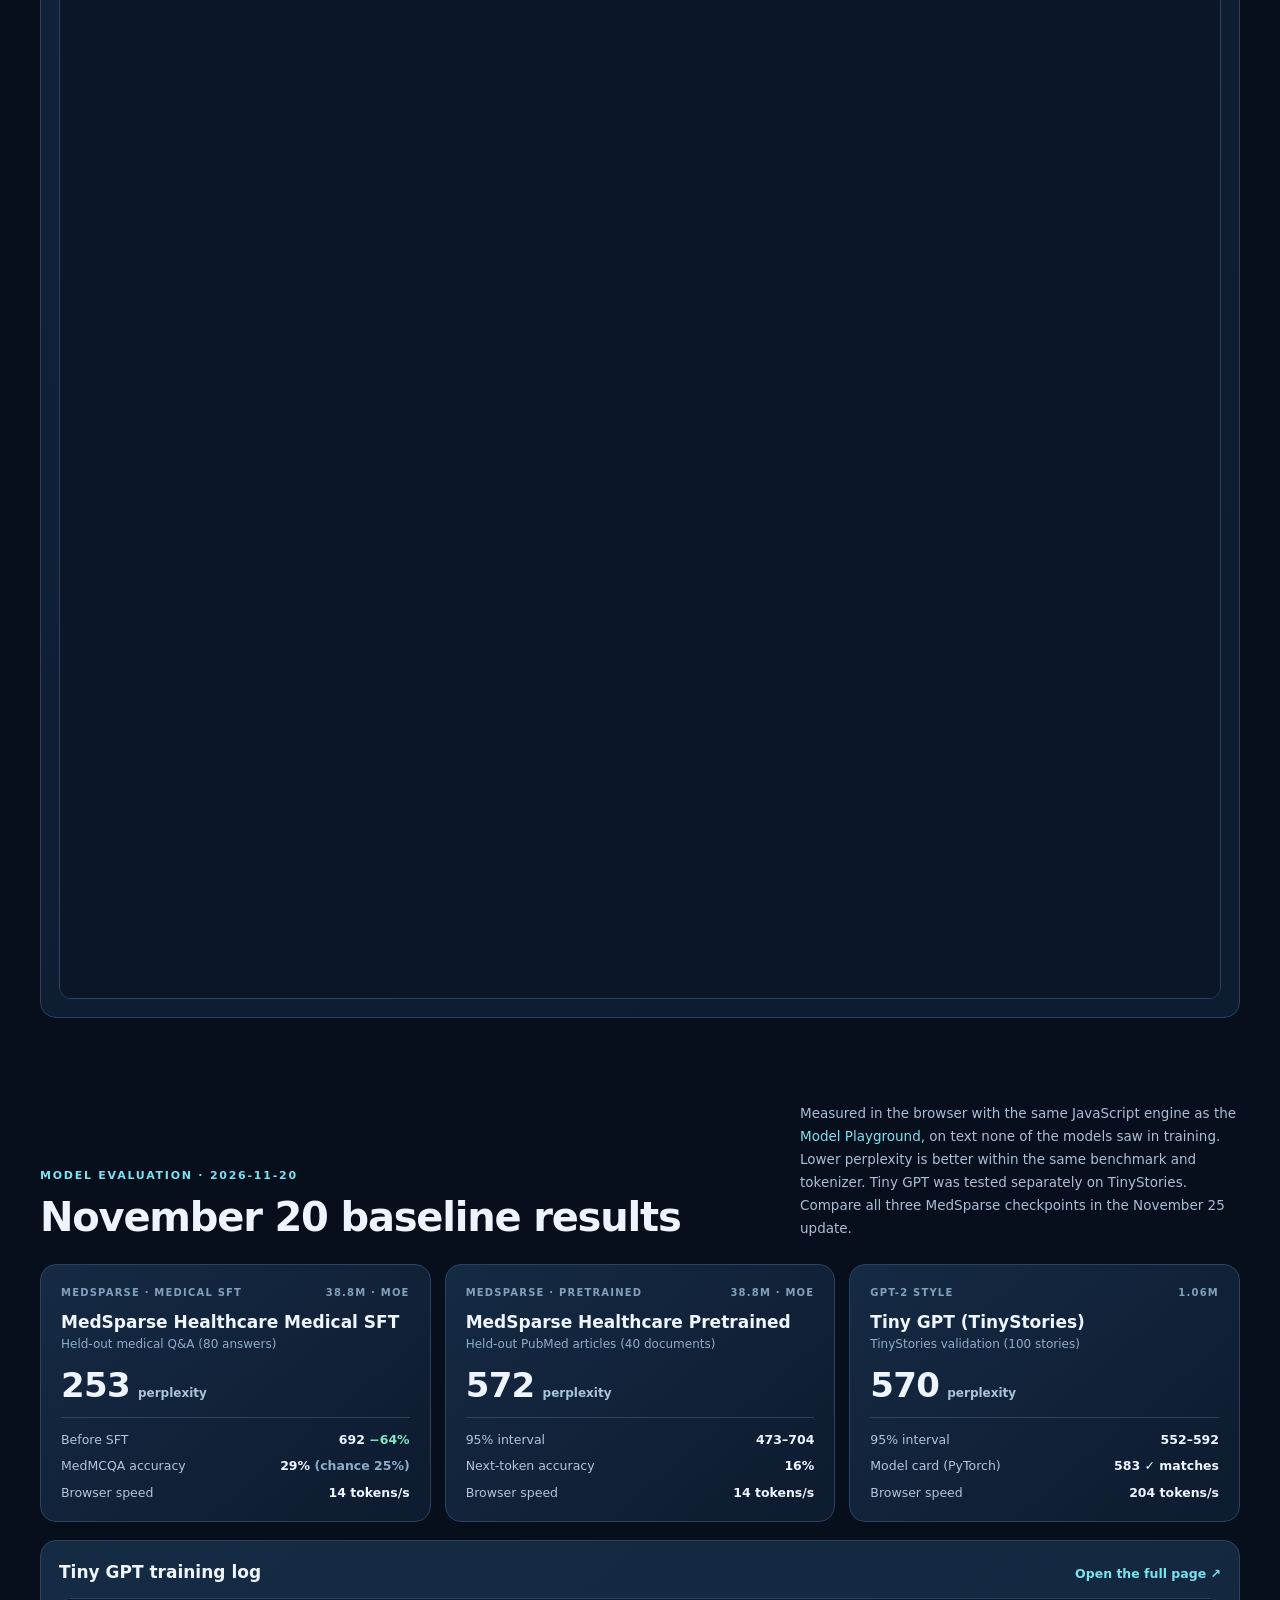
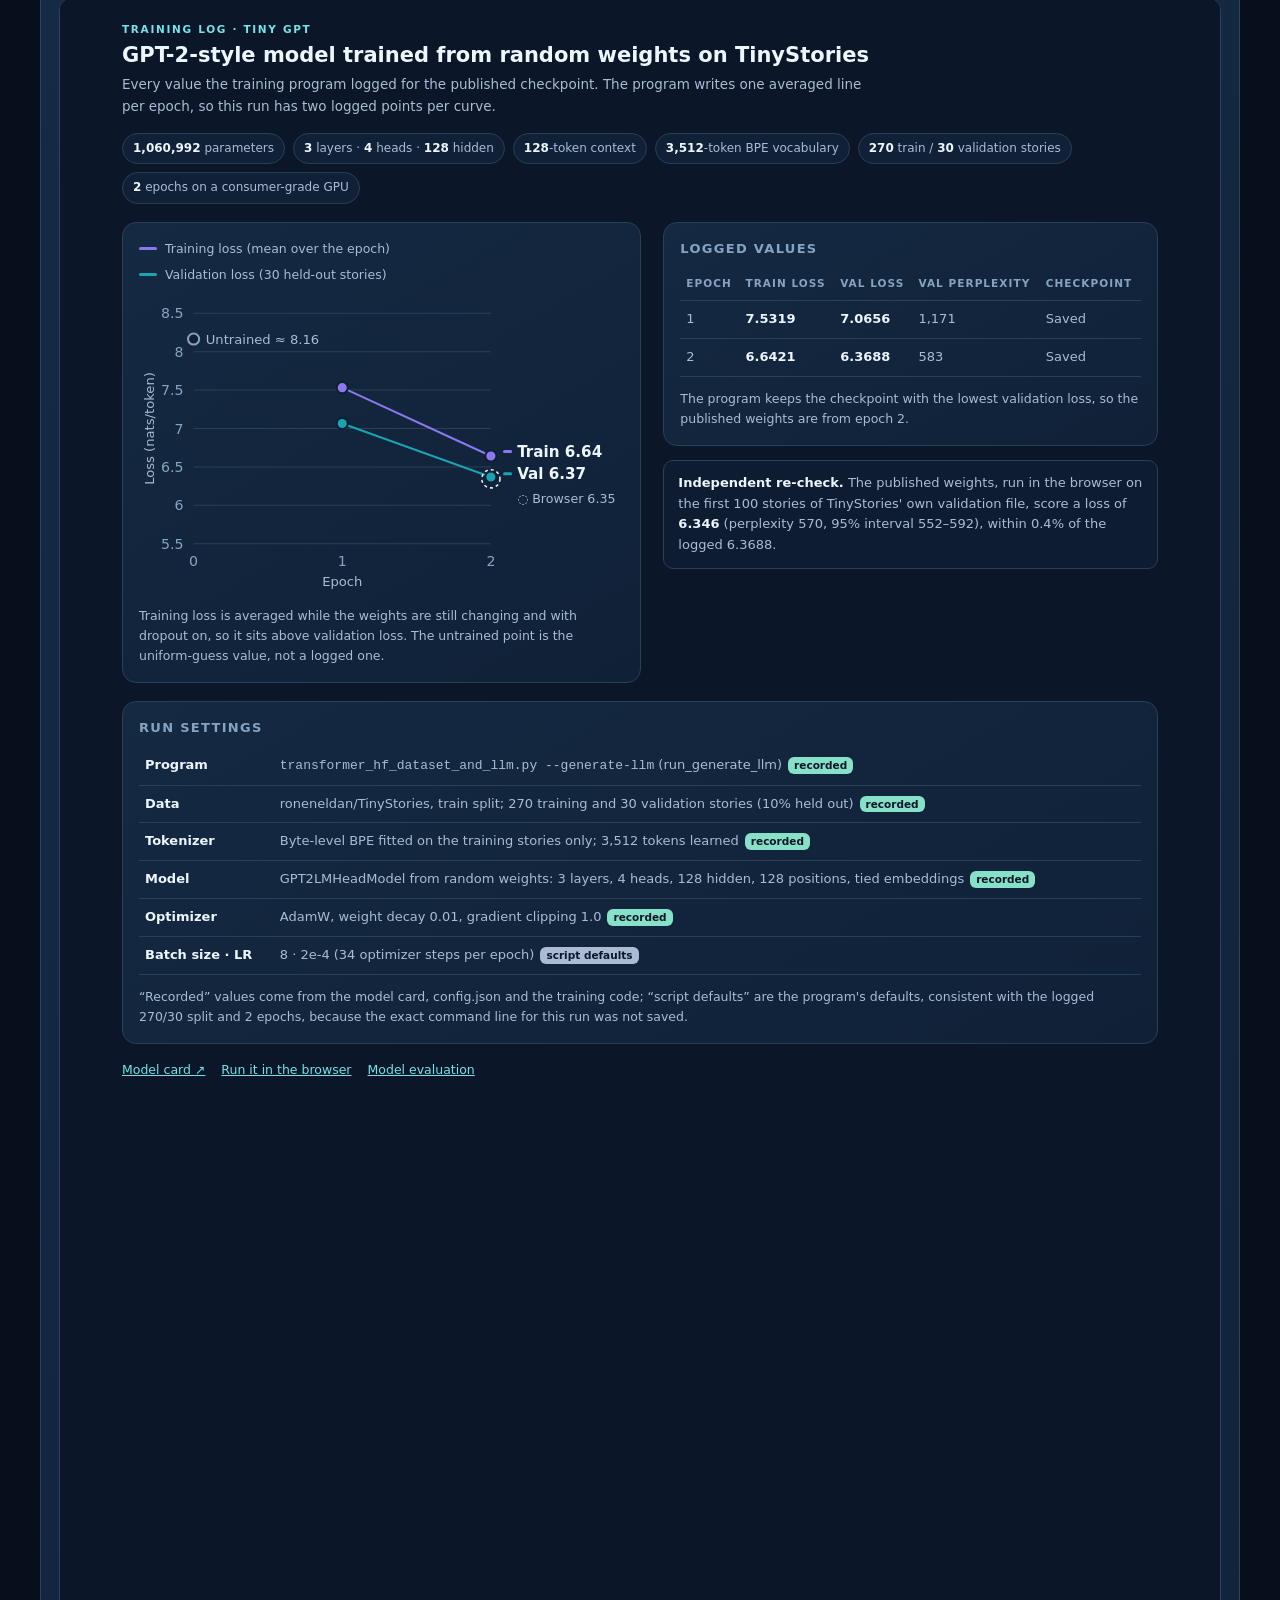
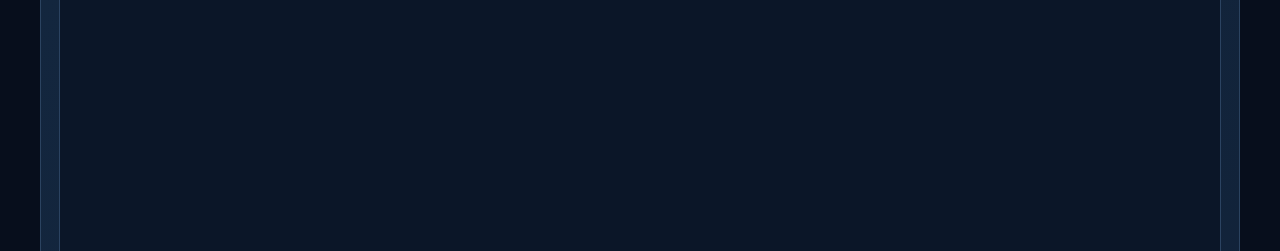
==== commit 09e25952: "Use fixed CodeMind launch dates on the homepage" ====
--- a/index.html
+++ b/index.html
@@ -1,283 +1,283 @@
-<!DOCTYPE html>
-<html lang="en">
-<head>
-
-<meta http-equiv="Content-Security-Policy" content="base-uri 'none'; object-src 'none'; script-src 'self'; script-src-attr 'none'; frame-src 'self' https://su394611-del.github.io https://huggingface.co; worker-src 'self'; form-action 'none'"><meta charset="utf-8"/>
-<meta content="width=device-width, initial-scale=1, viewport-fit=cover" name="viewport"/>
-<meta content="#080f1d" name="theme-color"/>
-<meta content="Sudhanshu Shukla" name="author"/>
-<meta content="Explore 11 AI engineering projects: MedSparse Healthcare MoE LLM, RAG, LangGraph agents, PyTorch DDP, model fine-tuning and Hugging Face releases." name="description"/>
-<meta content="index, follow, max-image-preview:large" name="robots"/>
-<link href="https://su394611-del.github.io/" rel="canonical"/>
-<title>Sudhanshu Shukla | AI Lab — AI &amp; Generative AI Engineering Projects</title>
-<meta content="website" property="og:type"/>
-<meta content="en_US" property="og:locale"/>
-<meta content="Sudhanshu Shukla | AI Lab" property="og:site_name"/>
-<meta content="Sudhanshu Shukla's AI Lab — AI &amp; GenAI Projects, LLMs, RAG and MoE" property="og:title"/>
-<meta content="Explore 11 AI engineering projects: MedSparse Healthcare MoE LLM, RAG, LangGraph agents, PyTorch DDP, model fine-tuning and Hugging Face releases." property="og:description"/>
-<meta content="https://su394611-del.github.io/" property="og:url"/>
-<meta content="https://su394611-del.github.io/assets/social-preview.png" property="og:image"/>
-<meta content="1200" property="og:image:width"/>
-<meta content="630" property="og:image:height"/>
-<meta content="Sudhanshu Shukla's AI Lab — AI and Generative AI engineering and research" property="og:image:alt"/>
-<meta content="summary_large_image" name="twitter:card"/>
-<meta content="Sudhanshu Shukla's AI Lab | 11 LLM, RAG &amp; Agent Projects" name="twitter:title"/>
-<meta content="Explore 11 AI engineering projects: MedSparse Healthcare MoE LLM, RAG, LangGraph agents, PyTorch DDP, model fine-tuning and Hugging Face releases." name="twitter:description"/>
-<meta content="https://su394611-del.github.io/assets/social-preview.png" name="twitter:image"/>
-<link href="/assets/favicon.svg" rel="icon" type="image/svg+xml"/>
-<link href="/sitemap.xml" rel="sitemap" type="application/xml"/>
-<link href="/assets/styles.css?v=20261120-card-actions" rel="stylesheet"/><link href="/assets/enhancements.css?v=20261118-mobile-fix-2" rel="stylesheet"/>
-<link rel="stylesheet" href="contact-section-styles.css">
-<link rel="stylesheet" href="whats-next-styles.css">
-<script type="application/ld+json">{"@context":"https://schema.org","@graph":[{"@type":"Person","@id":"https://su394611-del.github.io/#author","name":"Sudhanshu Shukla","url":"https://su394611-del.github.io/","sameAs":["https://github.com/su394611-del","https://huggingface.co/sudhanshu42844"]},{"@type":"WebSite","@id":"https://su394611-del.github.io/#website","name":"Sudhanshu Shukla's AI Lab","url":"https://su394611-del.github.io/","inLanguage":"en","creator":{"@id":"https://su394611-del.github.io/#author"}},{"@type":"CollectionPage","@id":"https://su394611-del.github.io/#webpage","name":"Sudhanshu Shukla | AI Lab — AI & Generative AI Engineering Projects","url":"https://su394611-del.github.io/","description":"Explore 11 AI engineering projects: MedSparse Healthcare MoE LLM, RAG, LangGraph agents, PyTorch DDP, model fine-tuning and Hugging Face releases.","isPartOf":{"@id":"https://su394611-del.github.io/#website"},"author":{"@id":"https://su394611-del.github.io/#author"},"mainEntity":{"@id":"https://su394611-del.github.io/#projects-list"},"inLanguage":"en"},{"@type":"ItemList","@id":"https://su394611-del.github.io/#projects-list","name":"Eleven AI engineering project sites and Hugging Face model pages","numberOfItems":11,"itemListElement":[{"@type":"ListItem","position":1,"item":{"@type":"CreativeWork","name":"MedSparse Healthcare LLM — From Scratch, Pretraining & Medical SFT","url":"https://su394611-del.github.io/MedSparse-Healthcare-LLM-From-Scratch/","description":"End-to-end PyTorch implementation of MedSparse Healthcare, a Mixtral-inspired sparse Mixture-of-Experts language model: a healthcare-focused tokenizer, biomedical pretraining from randomly initialized weights, and full-parameter medical supervised fine-tuning. Explore the four-expert, top-2-routed decoder architecture, training checkpoints, evaluation workflow, and two separately hosted Hugging Face model releases.","keywords":"PyTorch Sparse MoE Medical SFT Hugging Face"}},{"@type":"ListItem","position":2,"item":{"@type":"CreativeWork","name":"Multi-Tenant Retrieval & RAG Service","url":"https://su394611-del.github.io/RAG-service/","description":"Qdrant, FastAPI, tenant-scoped retrieval and semantic caching; retrieval responses rather than unverified generated answers.","keywords":"Python Qdrant FastAPI"}},{"@type":"ListItem","position":3,"item":{"@type":"CreativeWork","name":"Multi-Agent Workflows with LangGraph","url":"https://su394611-del.github.io/Multi-agents-using-LangGraph/","description":"StateGraph workflows, Pydantic validation, reducers, MessagesState and reusable HR/IT subgraphs.","keywords":"LangGraph Pydantic Python"}},{"@type":"ListItem","position":4,"item":{"@type":"CreativeWork","name":"LLM Fine-Tuning & Preference Optimization","url":"https://su394611-del.github.io/Pre-training-and-Fine-tuning/","description":"Qwen2.5 LoRA tuning with separate SmolLM-based SFT→DPO and ORPO pipelines, using version-isolated training stacks.","keywords":"Qwen2.5 LoRA TRL"}},{"@type":"ListItem","position":5,"item":{"@type":"CreativeWork","name":"Distributed LLM Training with PyTorch DDP","url":"https://su394611-del.github.io/Distributed-Data-Parallel-Processing/","description":"torchrun workers, DistributedSampler, gradient synchronization and Qwen LoRA training workflows with independent model replicas.","keywords":"PyTorch DDP LoRA"}},{"@type":"ListItem","position":6,"item":{"@type":"CreativeWork","name":"Parallel LLM Batch Inference","url":"https://su394611-del.github.io/Parallel-LLM-Inference/","description":"Qwen2.5 batch sentiment inference with Python worker queues, per-device model replicas, JSONL validation and ordered outputs.","keywords":"Qwen2.5 Multi-GPU JSONL"}},{"@type":"ListItem","position":7,"item":{"@type":"CreativeWork","name":"Transformer Encoder from Scratch","url":"https://su394611-del.github.io/LLM-from-scratch/","description":"Custom multi-head self-attention, positional encoding, pre-LayerNorm blocks and classification on Yelp-style review data.","keywords":"PyTorch Attention NLP"}},{"@type":"ListItem","position":8,"item":{"@type":"CreativeWork","name":"DistilBERT Full vs. Frozen Fine-Tuning","url":"https://su394611-del.github.io/Full-Fine-Training-Pre-Training-Mid-Training/","description":"Full-encoder fine-tuning compared with frozen-backbone classification, weighted F1, confusion matrices and saved checkpoints.","keywords":"DistilBERT Trainer F1"}},{"@type":"ListItem","position":9,"item":{"@type":"CreativeWork","name":"Transformer Training & Model Evaluation","url":"https://su394611-del.github.io/Transformers-Training/","description":"DistilBERT-based support-text classification, full and frozen-backbone configurations, evaluation and prediction outputs.","keywords":"Transformers DistilBERT PyTorch"}},{"@type":"ListItem","position":10,"item":{"@type":"CreativeWork","name":"MCP & LangGraph Market Workflow Simulation","url":"https://su394611-del.github.io/Stock-market-trading-Application-using-MCP-langchain-langgraph/","description":"LangChain tools, LangGraph routing and STDIO/HTTP MCP servers for simulated stock quotes, synthetic news and non-executing trade actions.","keywords":"MCP LangChain LangGraph"}},{"@type":"ListItem","position":11,"item":{"@type":"CreativeWork","name":"Tiny GPT-Style Language Model from Scratch","url":"https://huggingface.co/sudhanshu42844/my-tiny-llm","description":"1.06M-parameter decoder-only GPT-style model from scratch trained from random weights on a TinyStories subset, with a custom BPE tokenizer, CUDA training and Hugging Face-compatible checkpoint export.","keywords":"PyTorch GPT-style Hugging Face"}}]}]}</script>
-<!-- Curated project cards are static HTML for accessibility and search indexing. -->
-
-
-<link rel="stylesheet" href="model-eval-styles.css">
-<!-- ailab:head:start --><script defer src="/assets/vue-3.5.13.global.prod.js"></script><link rel="stylesheet" href="/assets/ailab-chrome.css?v=20261125-invite1"><script src="/assets/ailab-chrome.js?v=20261125-invite1" defer></script><script defer src="/assets/privacy.js?v=20261124-consent2"></script><!-- ailab:head:end --><script defer="" src="/assets/app.js?v=20261127-focus2"></script>
-<link rel="stylesheet" href="page-details.css">
-<link rel="stylesheet" href="evaluation-chart.css">
-</head>
-<body>
-<a class="skip-link" href="#projects">Skip to project directory</a>
-<!-- ailab:header:start --><header class="ailab-header ailab-sticky" id="ailab-top"><div class="ailab-wrap ailab-bar"><a class="ailab-brand" href="/" aria-label="Sudhanshu Shukla's AI Lab home"><span class="ailab-mark" aria-hidden="true">SS</span><span class="ailab-brand-text"><strong>Sudhanshu Shukla</strong><small>AI Lab · GenAI Engineering</small></span></a><nav class="ailab-nav" aria-label="AI Lab"><details class="ailab-dd"><summary class="ailab-link">Projects<svg class="ailab-chev" aria-hidden="true" viewBox="0 0 12 12" fill="none" stroke="currentColor" stroke-width="1.8" stroke-linecap="round" stroke-linejoin="round"><path d="M2.5 4.5 6 8l3.5-3.5"/></svg></summary><div class="ailab-dd-panel"><div class="ailab-dd-grid"><div><div class="ailab-dd-group"><p class="ailab-group-label">Model training</p><ul><li><a class="ailab-proj" href="/MedSparse-Healthcare-LLM-From-Scratch/">MedSparse Healthcare LLM<small>38.8M sparse MoE, trained from scratch</small></a></li><li><a class="ailab-proj" href="/Pre-training-and-Fine-tuning/">LLM Fine-Tuning &amp; Preference Optimization<small>LoRA, SFT, DPO and ORPO</small></a></li><li><a class="ailab-proj" href="/Distributed-Data-Parallel-Processing/">Distributed LLM Training with PyTorch DDP<small>torchrun, Gloo/NCCL, LoRA</small></a></li><li><a class="ailab-proj" href="/LLM-from-scratch/">Transformer Encoder from Scratch<small>Hand-built attention in PyTorch</small></a></li><li><a class="ailab-proj" href="/Full-Fine-Training-Pre-Training-Mid-Training/">DistilBERT Full vs. Frozen Fine-Tuning<small>Full encoder vs head-only training</small></a></li><li><a class="ailab-proj" href="/Transformers-Training/">Transformer Training &amp; Model Evaluation<small>DistilBERT classification walkthrough</small></a></li><li><a class="ailab-proj" href="https://huggingface.co/sudhanshu42844/my-tiny-llm" target="_blank" rel="noopener noreferrer">Tiny GPT-Style Language Model<span class="ailab-ext" aria-hidden="true"> ↗</span><small>1.06M parameters, on Hugging Face</small></a></li></ul></div></div><div><div class="ailab-dd-group"><p class="ailab-group-label">Retrieval &amp; RAG</p><ul><li><a class="ailab-proj" href="/RAG-service/">Multi-Tenant RAG Service<small>Qdrant, FastAPI, tenant isolation</small></a></li></ul></div><div class="ailab-dd-group"><p class="ailab-group-label">Research previews</p><ul><li><a class="ailab-proj" href="/oncotrace/">OncoTrace<small>Targeting around 11 December 2026</small></a></li></ul></div><div class="ailab-dd-group"><p class="ailab-group-label">Agents &amp; MCP</p><ul><li><a class="ailab-proj" href="/Multi-agents-using-LangGraph/">Multi-Agent Workflows with LangGraph<small>StateGraph, reducers, subgraphs</small></a></li><li><a class="ailab-proj" href="/Stock-market-trading-Application-using-MCP-langchain-langgraph/">MCP &amp; LangGraph Market Simulation<small>MCP servers and a ReAct tool loop</small></a></li></ul></div><div class="ailab-dd-group"><p class="ailab-group-label">Inference &amp; scale</p><ul><li><a class="ailab-proj" href="/Parallel-LLM-Inference/">Parallel LLM Batch Inference<small>Per-GPU replicas, ordered JSONL</small></a></li></ul></div></div></div><a class="ailab-dd-all" href="/#projects">Browse all 11 projects <span aria-hidden="true">→</span></a></div></details><a class="ailab-link" href="/research/">Research</a><a class="ailab-link" href="/oncotrace/">OncoTrace</a><a class="ailab-link" href="/codemind/">CodeMind</a><a class="ailab-link" href="/playground/">Playground</a><a class="ailab-link" href="/contact.html">Contact</a><a class="ailab-gh" href="https://github.com/su394611-del" target="_blank" rel="noopener noreferrer"><svg class="ailab-ico" aria-hidden="true" width="17" height="17" viewBox="0 0 24 24" fill="currentColor"><path d="M12 .9C5.86.9.9 5.88.9 12.03c0 4.92 3.19 9.1 7.62 10.57.56.1.76-.24.76-.54v-2.11c-3.1.67-3.76-1.32-3.76-1.32-.5-1.28-1.24-1.62-1.24-1.62-1.02-.7.08-.68.08-.68 1.13.08 1.73 1.16 1.73 1.16 1.01 1.73 2.65 1.23 3.3.94.1-.73.39-1.23.72-1.52-2.47-.28-5.07-1.24-5.07-5.5 0-1.21.44-2.19 1.15-2.96-.12-.28-.5-1.4.11-2.91 0 0 .94-.3 3.06 1.13a10.67 10.67 0 0 1 5.58 0c2.12-1.44 3.05-1.13 3.05-1.13.61 1.51.23 2.63.11 2.91.72.77 1.15 1.75 1.15 2.97 0 4.26-2.6 5.21-5.08 5.49.4.35.75 1.04.75 2.1v3.12c0 .3.2.65.77.54 4.42-1.48 7.6-5.65 7.6-10.56C23.1 5.88 18.14.9 12 .9Z"/></svg><span>GitHub</span><span aria-hidden="true">↗</span></a></nav><details class="ailab-menu"><summary><svg class="ailab-menu-icon" aria-hidden="true" viewBox="0 0 16 16" fill="none" stroke="currentColor" stroke-width="1.8" stroke-linecap="round"><path class="ailab-burger" d="M2 4h12M2 8h12M2 12h12"/><path class="ailab-x" d="M3.5 3.5l9 9M12.5 3.5l-9 9"/></svg><span>Menu</span></summary><nav class="ailab-menu-panel" aria-label="AI Lab menu"><p class="ailab-group-label">AI Lab</p><div class="ailab-menu-links"><a class="ailab-link" href="/" aria-current="page">AI Lab home</a><a class="ailab-link" href="/#projects">All projects</a><a class="ailab-link" href="/research/">Research</a><a class="ailab-link" href="/oncotrace/">OncoTrace <small>Around 11 Dec 2026</small></a><a class="ailab-link" href="/codemind/">CodeMind</a><a class="ailab-link" href="/playground/">Playground</a><a class="ailab-link" href="/contact.html">Contact</a><a class="ailab-link" href="https://github.com/su394611-del" target="_blank" rel="noopener noreferrer">GitHub <span aria-hidden="true">↗</span></a></div><p class="ailab-group-label">Projects</p><ul><li><a class="ailab-proj" href="/MedSparse-Healthcare-LLM-From-Scratch/">MedSparse Healthcare LLM<small>38.8M sparse MoE, trained from scratch</small></a></li><li><a class="ailab-proj" href="/RAG-service/">Multi-Tenant RAG Service<small>Qdrant, FastAPI, tenant isolation</small></a></li><li><a class="ailab-proj" href="/Multi-agents-using-LangGraph/">Multi-Agent Workflows with LangGraph<small>StateGraph, reducers, subgraphs</small></a></li><li><a class="ailab-proj" href="/Pre-training-and-Fine-tuning/">LLM Fine-Tuning &amp; Preference Optimization<small>LoRA, SFT, DPO and ORPO</small></a></li><li><a class="ailab-proj" href="/Distributed-Data-Parallel-Processing/">Distributed LLM Training with PyTorch DDP<small>torchrun, Gloo/NCCL, LoRA</small></a></li><li><a class="ailab-proj" href="/Parallel-LLM-Inference/">Parallel LLM Batch Inference<small>Per-GPU replicas, ordered JSONL</small></a></li><li><a class="ailab-proj" href="/LLM-from-scratch/">Transformer Encoder from Scratch<small>Hand-built attention in PyTorch</small></a></li><li><a class="ailab-proj" href="/Full-Fine-Training-Pre-Training-Mid-Training/">DistilBERT Full vs. Frozen Fine-Tuning<small>Full encoder vs head-only training</small></a></li><li><a class="ailab-proj" href="/Transformers-Training/">Transformer Training &amp; Model Evaluation<small>DistilBERT classification walkthrough</small></a></li><li><a class="ailab-proj" href="/Stock-market-trading-Application-using-MCP-langchain-langgraph/">MCP &amp; LangGraph Market Simulation<small>MCP servers and a ReAct tool loop</small></a></li><li><a class="ailab-proj" href="https://huggingface.co/sudhanshu42844/my-tiny-llm" target="_blank" rel="noopener noreferrer">Tiny GPT-Style Language Model<span class="ailab-ext" aria-hidden="true"> ↗</span><small>1.06M parameters, on Hugging Face</small></a></li></ul></nav></details></div></header><!-- ailab:header:end -->
-<div id="app">
-<main id="home">
-<section aria-labelledby="hero-heading" class="hero layout">
-<div class="hero-copy"><div class="eyebrow"><span aria-hidden="true" class="status-dot"></span> INDEPENDENT AI LAB · ENGINEERING &amp; RESEARCH <span class="eyebrow-year">/ 2026</span></div>
-<h1 id="hero-heading">AI engineering,<br/><span class="gradient-text">built to be explored.</span></h1>
-<p class="hero-intro">Explore hands-on AI engineering projects in from-scratch MedSparse Healthcare MoE language modeling, biomedical pretraining and medical SFT, alongside retrieval and RAG, agent orchestration, Transformers, distributed training and parallel inference.</p>
-<div class="hero-buttons"><a class="btn btn-primary" href="https://su394611-del.github.io/MedSparse-Healthcare-LLM-From-Scratch/" rel="noopener noreferrer" target="_blank">Explore MedSparse Healthcare <span aria-hidden="true">↗</span></a><a class="btn btn-outline" href="#projects">Browse all projects <span aria-hidden="true">↗</span></a><a class="btn btn-outline" href="https://github.com/su394611-del?tab=repositories" rel="noopener noreferrer" target="_blank">Explore GitHub <span aria-hidden="true">↗</span></a></div>
-<p class="hero-disclaimer">Each project has a direct website, source code and README. Model-validation and runtime claims remain scoped to each repository.</p>
-</div>
-<div aria-label="Visualization of AI engineering areas: retrieval, agents, training, and inference" class="hero-graphic" role="img">
-<div class="graphic-head"><span><i aria-hidden="true" class="graphic-pulse"></i> SYSTEMS / OVERVIEW</span><span>001 — 004</span></div>
-<div class="orbit orbit-one"></div><div class="orbit orbit-two"></div><div class="orbit orbit-three"></div>
-<div class="visual-core"><small>ENGINEERING</small><strong>AI <span>✳</span> ML</strong><small>EXPLORE THE STACK</small></div>
-<div class="orbit-node node-retrieval"><span class="node-icon">⌕</span><span>RAG</span></div>
-<div class="orbit-node node-agents"><span class="node-icon">◇</span><span>AGENTS</span></div>
-<div class="orbit-node node-training"><span class="node-icon">∑</span><span>TRAINING</span></div>
-<div class="orbit-node node-inference"><span class="node-icon">↗</span><span>INFERENCE</span></div>
-<div class="graphic-bottom"><span>PYTHON</span><span>PYTORCH</span><span>LANGGRAPH · LANGCHAIN</span><span>MCP</span></div>
-</div>
-</section>
-<section aria-labelledby="whats-next-heading" class="layout whats-next" id="whats-next" v-pre>
-<h2 class="whats-next-label" id="whats-next-heading"><span aria-hidden="true" class="whats-next-dot"></span>What's next</h2>
-<div class="whats-next-grid">
-<article class="next-card"><div class="next-meta"><span class="next-badge next-badge-date"><span>Targeting <time datetime="2026-12-11">around 11 December 2026</time></span></span><span class="next-tag">Research preview</span></div><h3><a class="next-title-link" href="/oncotrace/">OncoTrace</a></h3><p>An AI Lab prototype for tracing claims about cancer vaccines and emerging therapies back to published papers and trial records.</p><a class="next-link" href="/oncotrace/">Explore the OncoTrace preview <span aria-hidden="true">→</span></a></article>
-<article class="next-card"><div class="next-meta"><span class="next-badge next-badge-soon">Coming next week</span><span class="next-tag">Coding model</span></div><h3><a class="next-title-link" href="/codemind/">CodeMind</a></h3><p>A Cursor-inspired coding model targeting the week of <time datetime="2026-11-30">30 November 2026</time>.</p><a aria-label="CodeMind: watch this space" class="next-link" href="/codemind/">Watch this space →</a></article>
-</div>
-</section>
-<section aria-label="AI Lab at a glance" class="layout insight-row">
-<div class="insight"><span class="insight-num">11</span><span class="insight-text">AI project entries<br/><small>10 GitHub projects + 1 standalone Hugging Face model</small></span></div>
-<div class="insight"><span class="insight-num">04</span><span class="insight-text">Primary engineering areas<br/><small>Retrieval · Agents · Training · Scale</small></span></div>
-<div class="insight"><span class="insight-num insight-code">&lt;/&gt;</span><span class="insight-text">Public source &amp; walkthroughs<br/><small>Explore implementation details on GitHub</small></span></div>
-</section>
-<section aria-labelledby="focus-heading" class="layout focus-section"><div class="section-intro"><p class="kicker">AREAS OF WORK</p><h2 id="focus-heading">Across the AI stack<span class="subtle-point">.</span></h2><p>Different parts of the workflow, from retrieving context to training and running models.</p></div>
-<div class="focus-grid">
-<a @click="focusCategory('retrieval')" class="focus-tile" href="#projects"><span aria-hidden="true" class="focus-icon focus-retrieval">⌕</span><span class="focus-name">Retrieval &amp; RAG</span><span class="focus-detail">Vector search, embeddings, service patterns</span><span aria-hidden="true" class="focus-arrow">↗</span></a>
-<a @click="focusCategory('agents')" class="focus-tile" href="#projects"><span aria-hidden="true" class="focus-icon focus-agents">◇</span><span class="focus-name">Agents &amp; MCP</span><span class="focus-detail">Graph workflows, tools, orchestration</span><span aria-hidden="true" class="focus-arrow">↗</span></a>
-<a @click="focusCategory('training')" class="focus-tile" href="#projects"><span aria-hidden="true" class="focus-icon focus-training">∑</span><span class="focus-name">Model training</span><span class="focus-detail">Transformers, fine-tuning, alignment</span><span aria-hidden="true" class="focus-arrow">↗</span></a>
-<a @click="focusCategory('inference')" class="focus-tile" href="#projects"><span aria-hidden="true" class="focus-icon focus-inference">↗</span><span class="focus-name">Inference &amp; scale</span><span class="focus-detail">Batch workers and distributed training</span><span aria-hidden="true" class="focus-arrow">↗</span></a>
-</div>
-</section>
-<section aria-labelledby="projects-heading" class="layout projects-section" id="projects"><div class="section-intro projects-intro"><div><p class="kicker">THE PROJECT DIRECTORY</p><h2 id="projects-heading">Projects, implementations and code<span class="subtle-point">.</span></h2><p>Explore eleven entries: ten GitHub project sites—including MedSparse Healthcare LLM—and one standalone Hugging Face-hosted GPT-style model. Open each card for its website or model page and supporting documentation.</p></div><a class="all-link" href="https://github.com/su394611-del?tab=repositories" rel="noopener noreferrer" target="_blank">All GitHub repositories <span aria-hidden="true">↗</span></a></div><div aria-label="About these projects" class="directory-context">
-<p><strong>Explore 11 linked AI projects and model releases.</strong> The directory spans <a href="#project-medsparse-healthcare">healthcare LLM pretraining and Mixture-of-Experts</a>, <a href="#project-rag-service">tenant-scoped retrieval and RAG</a>, <a href="#project-langgraph-agents">LangGraph multi-agent workflows</a>, <a href="#project-pretraining-finetuning">LLM fine-tuning and preference optimization</a>, <a href="#project-distributed-training">PyTorch distributed training</a> and <a href="#project-parallel-inference">parallel language-model inference</a>. Each entry includes a direct destination, implementation notes and supporting code or a model card.</p>
-<p>Use <strong>autocomplete search</strong> to find tools such as Qdrant, LangGraph, PyTorch, LoRA, DDP, Hugging Face and MCP. Select <strong>Preview in page</strong> for an on-demand iframe of the project website, or open the destination directly. Some external hosts can disallow iframe embedding.</p>
-</div>
-<div class="project-toolbar"><div aria-label="Filter projects by category" class="filter-scroller" role="group"><button :aria-pressed="String(category === 'all')" :class="{ active: category === 'all' }" data-category="all" class="filter-chip" type="button">All projects</button>
-<button :aria-pressed="String(category === 'retrieval')" :class="{ active: category === 'retrieval' }" data-category="retrieval" class="filter-chip" type="button">Retrieval / RAG</button>
-<button :aria-pressed="String(category === 'agents')" :class="{ active: category === 'agents' }" data-category="agents" class="filter-chip" type="button">Agents / MCP</button>
-<button :aria-pressed="String(category === 'training')" :class="{ active: category === 'training' }" data-category="training" class="filter-chip" type="button">Model training</button>
-<button :aria-pressed="String(category === 'inference')" :class="{ active: category === 'inference' }" data-category="inference" class="filter-chip" type="button">Inference / scale</button>
-</div><div class="search-area">
-<div class="search-control" role="search">
-<svg aria-hidden="true" fill="none" height="19" stroke="currentColor" stroke-width="2" viewbox="0 0 24 24" width="19"><circle cx="11" cy="11" r="7"></circle><path d="m20 20-4-4"></path></svg>
-<label class="sr-only" for="project-search">Search AI project titles, tools and topics</label>
-<input :aria-activedescendant="activeSuggestion &gt;= 0 ? 'suggestion-' + suggestions[activeSuggestion]?.slug : undefined" :aria-expanded="String(suggestionsOpen &amp;&amp; suggestions.length &gt; 0)" @blur="closeSuggestions" @focus="suggestionsOpen=true" @input="onInput" @keydown.down.prevent="moveSuggestion(1)" @keydown.enter.prevent="activateSuggestion" @keydown.esc="suggestionsOpen=false" @keydown.up.prevent="moveSuggestion(-1)" aria-autocomplete="list" aria-controls="project-suggestions" autocomplete="off" id="project-search" placeholder="Search 11 projects, tools…" role="combobox" spellcheck="false" type="search" v-model="query"/>
-<span aria-hidden="true" class="search-shortcut">/</span>
-</div>
-<div class="suggestion-list" id="project-suggestions" role="listbox" v-if="suggestionsOpen &amp;&amp; suggestions.length &gt; 0">
-<button :aria-selected="String(i===activeSuggestion)" :class="{ selected: i===activeSuggestion }" :id="'suggestion-'+item.slug" :key="item.slug" @click="chooseSuggestion(item.slug)" @mousedown.prevent="chooseSuggestion(item.slug)" class="suggestion-item" role="option" type="button" v-for="(item, i) in suggestions">
-<span class="suggestion-name" v-text="item.title"></span><small v-text="categoryLabel(item.category)"></small>
-</button>
-<div class="suggestion-hint">↑ ↓ navigate · Enter select · Esc close</div>
-</div>
-</div></div>
-<div class="results-line"><span aria-live="polite" id="project-results-count" role="status" v-text="'Showing ' + visibleCount + ' of ' + totalCount + ' projects'"></span><noscript><span class="sr-only">All eleven project cards remain visible without JavaScript. Search and filters support Vue or a lightweight fallback.</span></noscript><template v-if="category !== 'all' || query.trim()"><button @click="resetFilters" class="reset-control" type="button">Clear filters <span aria-hidden="true">×</span></button></template></div><p class="project-access-note">Search across all 11 projects with autocomplete. Each project offers a direct website or Hugging Face link and a technical overview; the on-demand iframe previews are optional and depend on the destination permitting embedding.</p>
-<div class="projects-grid" id="projects-grid">
-<article class="project-card" data-category="training" data-keywords="PyTorch Sparse MoE Medical SFT Hugging Face" data-repo="MedSparse-Healthcare-LLM-From-Scratch" data-search="medsparse-healthcare-llm-from-scratch medsparse healthcare mixtral-inspired mixtral medical language model from scratch pytorch sparse mixture-of-experts moe grouped-query attention rope rmsnorm swiglu biomedical pubmed pretraining full-parameter medical supervised fine-tuning sft hugging face model weights model cards wiki architecture diagrams" data-title="MedSparse Healthcare LLM — From Scratch, Pretraining &amp; Medical SFT" data-url="https://su394611-del.github.io/MedSparse-Healthcare-LLM-From-Scratch/" id="project-medsparse-healthcare" v-show="matches('training', 'MedSparse-Healthcare-LLM-From-Scratch')">
-<div class="card-head"><span class="card-code">01 / FEATURED PROJECT</span><span class="card-category category-training">Model training</span></div>
-<div aria-hidden="true" class="card-glyph glyph-training">∑</div>
-<h3><a href="https://su394611-del.github.io/MedSparse-Healthcare-LLM-From-Scratch/" rel="noopener noreferrer" target="_blank" title="Visit MedSparse Healthcare LLM — From Scratch, Pretraining &amp; Medical SFT project page">MedSparse Healthcare LLM — From Scratch, Pretraining &amp; Medical SFT</a></h3>
-<p class="card-description">End-to-end PyTorch implementation of MedSparse Healthcare, a Mixtral-inspired sparse Mixture-of-Experts language model: a healthcare-focused tokenizer, biomedical pretraining from randomly initialized weights, and full-parameter medical supervised fine-tuning. Explore the four-expert, top-2-routed decoder architecture, training checkpoints, evaluation workflow, and three separately hosted Hugging Face model releases, the newest fine-tuned on the <a data-chart-style="color-var-cyan-7be2f0" href="https://huggingface.co/datasets/miriad/miriad-5.8M" target="_blank" rel="noopener noreferrer">MIRIAD 5.8M medical Q&amp;A dataset ↗</a>.</p>
-<div class="card-tags"><span class="tag">PyTorch</span><span class="tag">Sparse MoE</span><span class="tag">Medical SFT</span><span class="tag">MIRIAD</span><span class="tag">Hugging Face</span></div>
-<p class="card-note">From-scratch architecture · healthcare pretraining · full-parameter SFT · MIRIAD fine-tune · research use</p><details class="project-detail"><summary aria-label="Read technical overview of MedSparse Healthcare LLM — From Scratch, Pretraining &amp; Medical SFT">Read detailed technical overview <span aria-hidden="true">⌄</span></summary>
-<div class="project-detail-body"><h4>Sparse MoE language-model engineering</h4><p>The implementation explores a custom decoder-only Transformer with rotary position encoding, grouped-query attention, normalization and a routed feed-forward path. A four-expert, top-two routing configuration illustrates how expert capacity and active computation can differ.</p><p>The three-stage lifecycle separates biomedical next-token pretraining, full-parameter medical instruction tuning and a larger full-parameter fine-tune on <a href="https://huggingface.co/datasets/miriad/miriad-5.8M" target="_blank" rel="noopener noreferrer">MIRIAD</a>, 5.8M Q&amp;A pairs drawn from medical research papers. Review the training pipeline, checkpoint handling, documented evaluation scope and separate Hugging Face model cards; the release is for research and engineering, not medical decision-making.</p></div></details>
-<div class="card-actions"><button @click="openPreview('medsparse-healthcare')" class="preview-trigger" aria-label="Preview in page: MedSparse Healthcare LLM — From Scratch, Pretraining &amp; Medical SFT" data-preview="medsparse-healthcare" type="button">Preview in page</button><a aria-label="Open MedSparse Healthcare project website" class="project-site-link" href="https://su394611-del.github.io/MedSparse-Healthcare-LLM-From-Scratch/" rel="noopener noreferrer" target="_blank">Open website<span aria-hidden="true"> ↗</span></a><a aria-label="Try the MedSparse Healthcare models live in your browser" class="docs-link" href="/playground/?model=sft">▶ Try it live</a><a aria-label="View MedSparse Healthcare GitHub repository" class="docs-link" href="https://github.com/su394611-del/MedSparse-Healthcare-LLM-From-Scratch" rel="noopener noreferrer" target="_blank">Source</a><a aria-label="Read MedSparse Healthcare README" class="docs-link" href="https://github.com/su394611-del/MedSparse-Healthcare-LLM-From-Scratch/blob/main/README.md" rel="noopener noreferrer" target="_blank">README</a><a aria-label="Read MedSparse Healthcare GitHub Wiki" class="docs-link" href="https://github.com/su394611-del/MedSparse-Healthcare-LLM-From-Scratch/wiki" rel="noopener noreferrer" target="_blank">Wiki</a><a aria-label="View healthcare pretrained model on Hugging Face" class="docs-link" href="https://huggingface.co/sudhanshu42844/medsparse-healthcare-pretrained-from-scratch" rel="noopener noreferrer" target="_blank">🤗 Pretrained model</a><a aria-label="View medical SFT model on Hugging Face" class="docs-link" href="https://huggingface.co/sudhanshu42844/medsparse-healthcare-medical-sft" rel="noopener noreferrer" target="_blank">🤗 Medical SFT</a><a aria-label="View MIRIAD SFT model on Hugging Face" class="docs-link" href="https://huggingface.co/sudhanshu42844/medsparse-healthcare-miriad-sft" rel="noopener noreferrer" target="_blank">🤗 MIRIAD SFT</a></div>
-</article>
-<article class="project-card" data-category="retrieval" data-keywords="Python Qdrant FastAPI" data-repo="RAG-service" data-search="rag-service multi-tenant retrieval &amp; rag service qdrant, fastapi, tenant-scoped retrieval and semantic caching; retrieval responses rather than unverified generated answers. python qdrant fastapi retrieval engineering · tenant isolation try it live colab kaggle binder notebook bge embeddings wikipedia gemini" data-title="Multi-Tenant Retrieval &amp; RAG Service" data-url="https://su394611-del.github.io/RAG-service/" id="project-rag-service" v-show="matches('retrieval', 'RAG-service')">
-<div class="card-head"><span class="card-code">02 / PROJECT</span><span class="card-category category-retrieval">Retrieval &amp; RAG</span></div>
-<div aria-hidden="true" class="card-glyph glyph-retrieval">⌕</div>
-<h3><a href="https://su394611-del.github.io/RAG-service/" rel="noopener noreferrer" target="_blank" title="Visit Multi-Tenant Retrieval &amp; RAG Service project page">Multi-Tenant Retrieval &amp; RAG Service</a></h3><p class="card-description">Qdrant, FastAPI, tenant-scoped retrieval and semantic caching; retrieval responses rather than unverified generated answers.</p>
-<div class="card-tags"><span class="tag">Python</span><span class="tag">Qdrant</span><span class="tag">FastAPI</span></div>
-<p class="card-note">Retrieval engineering · tenant isolation · runs in Colab, Kaggle, Binder</p><details class="project-detail"><summary aria-label="Read technical overview of Multi-Tenant Retrieval &amp; RAG Service">Read detailed technical overview <span aria-hidden="true">⌄</span></summary>
-<div class="project-detail-body"><h4>Tenant-scoped retrieval design</h4><p>This project examines retrieval as a service: API boundaries in FastAPI, vector retrieval backed by Qdrant, tenant-aware query scope and semantic caching. It is useful for understanding how retrieval infrastructure can be isolated by customer or tenant.</p><p>The documented output concerns retrieved context and retrieval behavior rather than a verified end-to-end answer-generation system. Explore how indexing, query isolation, cache reuse and service-level interfaces fit together.</p><p>A <a href="https://colab.research.google.com/github/su394611-del/RAG-service/blob/main/notebooks/RAG_Service_Colab_Kaggle.ipynb" rel="noopener noreferrer" target="_blank" data-presentation="color-var-cyan-7be2f0-text-decoration-underline">notebook for Colab, Kaggle and Binder</a> runs the whole service with no API keys: it loads about 3,200 public Wikipedia passages, indexes BGE embeddings in Qdrant, demonstrates tenant isolation and measures retrieval hit@k. In Colab it can add a cited answer from Google's free Gemini models.</p></div></details>
-<div class="card-actions"><button @click="openPreview('rag-service')" class="preview-trigger" aria-label="Preview in page: Multi-Tenant Retrieval &amp; RAG Service" data-preview="rag-service" type="button">Preview in page</button><a aria-label="Open website: Multi-Tenant Retrieval &amp; RAG Service" class="project-site-link" href="https://su394611-del.github.io/RAG-service/" rel="noopener noreferrer" target="_blank">Open website<span aria-hidden="true"> ↗</span></a><a aria-label="Try the RAG service live in Google Colab: data loading, Qdrant vector database and tenant-filtered answers, no API keys" class="docs-link" href="https://colab.research.google.com/github/su394611-del/RAG-service/blob/main/notebooks/RAG_Service_Colab_Kaggle.ipynb" rel="noopener noreferrer" target="_blank">▶ Try it live (Colab)</a><a aria-label="Run the RAG service notebook on Kaggle" class="docs-link" href="https://www.kaggle.com/kernels/welcome?src=https://github.com/su394611-del/RAG-service/blob/main/notebooks/RAG_Service_Colab_Kaggle.ipynb" rel="noopener noreferrer" target="_blank">Kaggle</a><a aria-label="Run the RAG service notebook on Binder, no account needed" class="docs-link" href="https://mybinder.org/v2/gh/su394611-del/RAG-service/HEAD?labpath=notebooks%2FRAG_Service_Colab_Kaggle.ipynb" rel="noopener noreferrer" target="_blank">Binder (no sign-in)</a><a aria-label="Source: Multi-Tenant Retrieval &amp; RAG Service" class="docs-link" href="https://github.com/su394611-del/RAG-service" rel="noopener noreferrer" target="_blank">Source</a><a aria-label="README: Multi-Tenant Retrieval &amp; RAG Service" class="docs-link" href="https://github.com/su394611-del/RAG-service/blob/main/README.md" rel="noopener noreferrer" target="_blank">README</a></div>
-</article>
-<article class="project-card" data-category="agents" data-keywords="LangGraph Pydantic Python" data-repo="Multi-agents-using-LangGraph" data-search="multi-agents-using-langgraph multi-agent workflows with langgraph stategraph workflows, pydantic validation, reducers, messagesstate and reusable hr/it subgraphs. langgraph pydantic python graph orchestration · 18 examples" data-title="Multi-Agent Workflows with LangGraph" data-url="https://su394611-del.github.io/Multi-agents-using-LangGraph/" id="project-langgraph-agents" v-show="matches('agents', 'Multi-agents-using-LangGraph')">
-<div class="card-head"><span class="card-code">03 / PROJECT</span><span class="card-category category-agents">Agents &amp; MCP</span></div>
-<div aria-hidden="true" class="card-glyph glyph-agents">◇</div>
-<h3><a href="https://su394611-del.github.io/Multi-agents-using-LangGraph/" rel="noopener noreferrer" target="_blank" title="Visit Multi-Agent Workflows with LangGraph project page">Multi-Agent Workflows with LangGraph</a></h3><p class="card-description">StateGraph workflows, Pydantic validation, reducers, MessagesState and reusable HR/IT subgraphs.</p>
-<div class="card-tags"><span class="tag">LangGraph</span><span class="tag">Pydantic</span><span class="tag">Python</span></div>
-<p class="card-note">Graph orchestration · 18 examples</p><details class="project-detail"><summary aria-label="Read technical overview of Multi-Agent Workflows with LangGraph">Read detailed technical overview <span aria-hidden="true">⌄</span></summary>
-<div class="project-detail-body"><h4>State-driven agent orchestration</h4><p>A collection of Python examples demonstrates LangGraph StateGraph execution, conditional edges, typed state, reducer semantics and message history. Pydantic is used to illustrate input validation and structured state contracts.</p><p>Reusable HR and IT subgraphs show composition patterns without assuming every example needs a hosted model. The repository distinguishes deterministic offline runs from optional LLM-backed examples.</p></div></details>
-<div class="card-actions"><button @click="openPreview('langgraph-agents')" class="preview-trigger" aria-label="Preview in page: Multi-Agent Workflows with LangGraph" data-preview="langgraph-agents" type="button">Preview in page</button><a aria-label="Open website: Multi-Agent Workflows with LangGraph" class="project-site-link" href="https://su394611-del.github.io/Multi-agents-using-LangGraph/" rel="noopener noreferrer" target="_blank">Open website<span aria-hidden="true"> ↗</span></a><a aria-label="Source: Multi-Agent Workflows with LangGraph" class="docs-link" href="https://github.com/su394611-del/Multi-agents-using-LangGraph" rel="noopener noreferrer" target="_blank">Source</a><a aria-label="README: Multi-Agent Workflows with LangGraph" class="docs-link" href="https://github.com/su394611-del/Multi-agents-using-LangGraph/blob/main/README.md" rel="noopener noreferrer" target="_blank">README</a></div>
-</article>
-<article class="project-card" data-category="training" data-keywords="Qwen2.5 LoRA TRL" data-repo="Pre-training-and-Fine-tuning" data-search="pre-training-and-fine-tuning llm fine-tuning &amp; preference optimization qwen2.5 lora tuning with separate smollm-based sft→dpo and orpo pipelines, using version-isolated training stacks. qwen2.5 lora trl fine-tuning · sft / dpo / orpo" data-title="LLM Fine-Tuning &amp; Preference Optimization" data-url="https://su394611-del.github.io/Pre-training-and-Fine-tuning/" id="project-pretraining-finetuning" v-show="matches('training', 'Pre-training-and-Fine-tuning')">
-<div class="card-head"><span class="card-code">04 / PROJECT</span><span class="card-category category-training">Model training</span></div>
-<div aria-hidden="true" class="card-glyph glyph-training">∑</div>
-<h3><a href="https://su394611-del.github.io/Pre-training-and-Fine-tuning/" rel="noopener noreferrer" target="_blank" title="Visit LLM Fine-Tuning &amp; Preference Optimization project page">LLM Fine-Tuning &amp; Preference Optimization</a></h3><p class="card-description">Qwen2.5 LoRA tuning with separate SmolLM-based SFT→DPO and ORPO pipelines, using version-isolated training stacks.</p>
-<div class="card-tags"><span class="tag">Qwen2.5</span><span class="tag">LoRA</span><span class="tag">TRL</span></div>
-<p class="card-note">Fine-tuning · SFT / DPO / ORPO</p><details class="project-detail"><summary aria-label="Read technical overview of LLM Fine-Tuning &amp; Preference Optimization">Read detailed technical overview <span aria-hidden="true">⌄</span></summary>
-<div class="project-detail-body"><h4>Instruction adaptation and preference learning</h4><p>The project brings together Qwen2.5 LoRA adaptation and separate SmolLM workflows involving supervised fine-tuning, direct preference optimization and ORPO. Each training approach has different data and optimization requirements.</p><p>The separate software stacks matter because rapidly evolving Transformers and TRL packages can introduce compatibility boundaries. Review the implementation choices and version-specific instructions before reproducing a run.</p></div></details>
-<div class="card-actions"><button @click="openPreview('pretraining-finetuning')" class="preview-trigger" aria-label="Preview in page: LLM Fine-Tuning &amp; Preference Optimization" data-preview="pretraining-finetuning" type="button">Preview in page</button><a aria-label="Open website: LLM Fine-Tuning &amp; Preference Optimization" class="project-site-link" href="https://su394611-del.github.io/Pre-training-and-Fine-tuning/" rel="noopener noreferrer" target="_blank">Open website<span aria-hidden="true"> ↗</span></a><a aria-label="Source: LLM Fine-Tuning &amp; Preference Optimization" class="docs-link" href="https://github.com/su394611-del/Pre-training-and-Fine-tuning" rel="noopener noreferrer" target="_blank">Source</a><a aria-label="README: LLM Fine-Tuning &amp; Preference Optimization" class="docs-link" href="https://github.com/su394611-del/Pre-training-and-Fine-tuning/blob/main/README.md" rel="noopener noreferrer" target="_blank">README</a></div>
-</article>
-<article class="project-card" data-category="training" data-keywords="PyTorch DDP LoRA" data-repo="Distributed-Data-Parallel-Processing" data-search="distributed-data-parallel-processing distributed llm training with pytorch ddp torchrun workers, distributedsampler, gradient synchronization and qwen lora training workflows with independent model replicas. pytorch ddp lora distributed training · torchrun" data-title="Distributed LLM Training with PyTorch DDP" data-url="https://su394611-del.github.io/Distributed-Data-Parallel-Processing/" id="project-distributed-training" v-show="matches('training', 'Distributed-Data-Parallel-Processing')">
-<div class="card-head"><span class="card-code">05 / PROJECT</span><span class="card-category category-training">Model training</span></div>
-<div aria-hidden="true" class="card-glyph glyph-training">∑</div>
-<h3><a href="https://su394611-del.github.io/Distributed-Data-Parallel-Processing/" rel="noopener noreferrer" target="_blank" title="Visit Distributed LLM Training with PyTorch DDP project page">Distributed LLM Training with PyTorch DDP</a></h3><p class="card-description">torchrun workers, DistributedSampler, gradient synchronization and Qwen LoRA training workflows with independent model replicas.</p>
-<div class="card-tags"><span class="tag">PyTorch</span><span class="tag">DDP</span><span class="tag">LoRA</span></div>
-<p class="card-note">Distributed training · torchrun</p><details class="project-detail"><summary aria-label="Read technical overview of Distributed LLM Training with PyTorch DDP">Read detailed technical overview <span aria-hidden="true">⌄</span></summary>
-<div class="project-detail-body"><h4>Distributed data-parallel training</h4><p>PyTorch DistributedDataParallel synchronizes gradients across independently running model replicas. The code explores torchrun-based process launch, dataset sharding with DistributedSampler, gradient synchronization and training setup.</p><p>The project also discusses Qwen LoRA workflows, separating efficient parameter adaptation from the process-level mechanics of distributed training. It is an implementation reference, not a published throughput benchmark.</p></div></details>
-<div class="card-actions"><button @click="openPreview('distributed-training')" class="preview-trigger" aria-label="Preview in page: Distributed LLM Training with PyTorch DDP" data-preview="distributed-training" type="button">Preview in page</button><a aria-label="Open website: Distributed LLM Training with PyTorch DDP" class="project-site-link" href="https://su394611-del.github.io/Distributed-Data-Parallel-Processing/" rel="noopener noreferrer" target="_blank">Open website<span aria-hidden="true"> ↗</span></a><a aria-label="Source: Distributed LLM Training with PyTorch DDP" class="docs-link" href="https://github.com/su394611-del/Distributed-Data-Parallel-Processing" rel="noopener noreferrer" target="_blank">Source</a><a aria-label="README: Distributed LLM Training with PyTorch DDP" class="docs-link" href="https://github.com/su394611-del/Distributed-Data-Parallel-Processing/blob/main/README.md" rel="noopener noreferrer" target="_blank">README</a></div>
-</article>
-<article class="project-card" data-category="inference" data-keywords="Qwen2.5 Multi-GPU JSONL" data-repo="Parallel-LLM-Inference" data-search="parallel-llm-inference parallel llm batch inference qwen2.5 batch sentiment inference with python worker queues, per-device model replicas, jsonl validation and ordered outputs. qwen2.5 multi-gpu jsonl batch inference · worker queues" data-title="Parallel LLM Batch Inference" data-url="https://su394611-del.github.io/Parallel-LLM-Inference/" id="project-parallel-inference" v-show="matches('inference', 'Parallel-LLM-Inference')">
-<div class="card-head"><span class="card-code">06 / PROJECT</span><span class="card-category category-inference">Inference &amp; scale</span></div>
-<div aria-hidden="true" class="card-glyph glyph-inference">↗</div>
-<h3><a href="https://su394611-del.github.io/Parallel-LLM-Inference/" rel="noopener noreferrer" target="_blank" title="Visit Parallel LLM Batch Inference project page">Parallel LLM Batch Inference</a></h3><p class="card-description">Qwen2.5 batch sentiment inference with Python worker queues, per-device model replicas, JSONL validation and ordered outputs.</p>
-<div class="card-tags"><span class="tag">Qwen2.5</span><span class="tag">Multi-GPU</span><span class="tag">JSONL</span></div>
-<p class="card-note">Batch inference · worker queues</p><details class="project-detail"><summary aria-label="Read technical overview of Parallel LLM Batch Inference">Read detailed technical overview <span aria-hidden="true">⌄</span></summary>
-<div class="project-detail-body"><h4>Batch inference and ordered outputs</h4><p>This design demonstrates batch sentiment inference with Qwen2.5 using per-device model replicas, Python worker queues and JSONL input validation. Work can be partitioned across workers for parallel execution.</p><p>The pipeline tracks work items and reassembles results in input order, illustrating a practical difference between concurrent execution and deterministic output formatting. Review the repository for operational assumptions and execution instructions.</p></div></details>
-<div class="card-actions"><button @click="openPreview('parallel-inference')" class="preview-trigger" aria-label="Preview in page: Parallel LLM Batch Inference" data-preview="parallel-inference" type="button">Preview in page</button><a aria-label="Open website: Parallel LLM Batch Inference" class="project-site-link" href="https://su394611-del.github.io/Parallel-LLM-Inference/" rel="noopener noreferrer" target="_blank">Open website<span aria-hidden="true"> ↗</span></a><a aria-label="Source: Parallel LLM Batch Inference" class="docs-link" href="https://github.com/su394611-del/Parallel-LLM-Inference" rel="noopener noreferrer" target="_blank">Source</a><a aria-label="README: Parallel LLM Batch Inference" class="docs-link" href="https://github.com/su394611-del/Parallel-LLM-Inference/blob/legacy/README.md" rel="noopener noreferrer" target="_blank">README</a></div>
-</article>
-<article class="project-card" data-category="training" data-keywords="PyTorch Attention NLP" data-repo="LLM-from-scratch" data-search="llm-from-scratch transformer encoder from scratch custom multi-head self-attention, positional encoding, pre-layernorm blocks and classification on yelp-style review data. pytorch attention nlp encoder architecture · classification" data-title="Transformer Encoder from Scratch" data-url="https://su394611-del.github.io/LLM-from-scratch/" id="project-transformer-encoder" v-show="matches('training', 'LLM-from-scratch')">
-<div class="card-head"><span class="card-code">07 / PROJECT</span><span class="card-category category-training">Model training</span></div>
-<div aria-hidden="true" class="card-glyph glyph-training">∑</div>
-<h3><a href="https://su394611-del.github.io/LLM-from-scratch/" rel="noopener noreferrer" target="_blank" title="Visit Transformer Encoder from Scratch project page">Transformer Encoder from Scratch</a></h3><p class="card-description">Custom multi-head self-attention, positional encoding, pre-LayerNorm blocks and classification on Yelp-style review data.</p>
-<div class="card-tags"><span class="tag">PyTorch</span><span class="tag">Attention</span><span class="tag">NLP</span></div>
-<p class="card-note">Encoder architecture · classification</p><details class="project-detail"><summary aria-label="Read technical overview of Transformer Encoder from Scratch">Read detailed technical overview <span aria-hidden="true">⌄</span></summary>
-<div class="project-detail-body"><h4>Transformer architecture foundations</h4><p>A Transformer encoder is implemented around multi-head self-attention, positional encoding, residual connections and pre-layer normalization. The model is used for classification on review-like text.</p><p>Unlike a decoder-only generative language model, this architecture is an encoder-oriented representation model. The distinction is important when comparing training objectives, attention masks and downstream tasks.</p></div></details>
-<div class="card-actions"><button @click="openPreview('transformer-encoder')" class="preview-trigger" aria-label="Preview in page: Transformer Encoder from Scratch" data-preview="transformer-encoder" type="button">Preview in page</button><a aria-label="Open website: Transformer Encoder from Scratch" class="project-site-link" href="https://su394611-del.github.io/LLM-from-scratch/" rel="noopener noreferrer" target="_blank">Open website<span aria-hidden="true"> ↗</span></a><a aria-label="Source: Transformer Encoder from Scratch" class="docs-link" href="https://github.com/su394611-del/LLM-from-scratch" rel="noopener noreferrer" target="_blank">Source</a><a aria-label="README: Transformer Encoder from Scratch" class="docs-link" href="https://github.com/su394611-del/LLM-from-scratch/blob/main/README.md" rel="noopener noreferrer" target="_blank">README</a></div>
-</article>
-<article class="project-card" data-category="training" data-keywords="DistilBERT Trainer F1" data-repo="Full-Fine-Training-Pre-Training-Mid-Training" data-search="full-fine-training-pre-training-mid-training distilbert full vs. frozen fine-tuning full-encoder fine-tuning compared with frozen-backbone classification, weighted f1, confusion matrices and saved checkpoints. distilbert trainer f1 nlp fine-tuning · comparison" data-title="DistilBERT Full vs. Frozen Fine-Tuning" data-url="https://su394611-del.github.io/Full-Fine-Training-Pre-Training-Mid-Training/" id="project-distilbert-tuning" v-show="matches('training', 'Full-Fine-Training-Pre-Training-Mid-Training')">
-<div class="card-head"><span class="card-code">08 / PROJECT</span><span class="card-category category-training">Model training</span></div>
-<div aria-hidden="true" class="card-glyph glyph-training">∑</div>
-<h3><a href="https://su394611-del.github.io/Full-Fine-Training-Pre-Training-Mid-Training/" rel="noopener noreferrer" target="_blank" title="Visit DistilBERT Full vs. Frozen Fine-Tuning project page">DistilBERT Full vs. Frozen Fine-Tuning</a></h3><p class="card-description">Full-encoder fine-tuning compared with frozen-backbone classification, weighted F1, confusion matrices and saved checkpoints.</p>
-<div class="card-tags"><span class="tag">DistilBERT</span><span class="tag">Trainer</span><span class="tag">F1</span></div>
-<p class="card-note">NLP fine-tuning · comparison</p><details class="project-detail"><summary aria-label="Read technical overview of DistilBERT Full vs. Frozen Fine-Tuning">Read detailed technical overview <span aria-hidden="true">⌄</span></summary>
-<div class="project-detail-body"><h4>Full-model versus frozen-backbone adaptation</h4><p>The project compares updating DistilBERT encoder parameters with keeping the backbone frozen while training a classification component. The configurations help illustrate optimization flexibility and training-cost trade-offs.</p><p>Saved checkpoints, weighted F1 and confusion matrices provide a concrete evaluation workflow. Measured outcomes must be interpreted within the project dataset and configuration rather than generalized to all NLP tasks.</p></div></details>
-<div class="card-actions"><button @click="openPreview('distilbert-tuning')" class="preview-trigger" aria-label="Preview in page: DistilBERT Full vs. Frozen Fine-Tuning" data-preview="distilbert-tuning" type="button">Preview in page</button><a aria-label="Open website: DistilBERT Full vs. Frozen Fine-Tuning" class="project-site-link" href="https://su394611-del.github.io/Full-Fine-Training-Pre-Training-Mid-Training/" rel="noopener noreferrer" target="_blank">Open website<span aria-hidden="true"> ↗</span></a><a aria-label="Source: DistilBERT Full vs. Frozen Fine-Tuning" class="docs-link" href="https://github.com/su394611-del/Full-Fine-Training-Pre-Training-Mid-Training" rel="noopener noreferrer" target="_blank">Source</a><a aria-label="README: DistilBERT Full vs. Frozen Fine-Tuning" class="docs-link" href="https://github.com/su394611-del/Full-Fine-Training-Pre-Training-Mid-Training/blob/main/README.md" rel="noopener noreferrer" target="_blank">README</a></div>
-</article>
-<article class="project-card" data-category="training" data-keywords="Transformers DistilBERT PyTorch" data-repo="Transformers-Training" data-search="transformers-training transformer training &amp; model evaluation distilbert-based support-text classification, full and frozen-backbone configurations, evaluation and prediction outputs. transformers distilbert pytorch model training · evaluation" data-title="Transformer Training &amp; Model Evaluation" data-url="https://su394611-del.github.io/Transformers-Training/" id="project-transformer-evaluation" v-show="matches('training', 'Transformers-Training')">
-<div class="card-head"><span class="card-code">09 / PROJECT</span><span class="card-category category-training">Model training</span></div>
-<div aria-hidden="true" class="card-glyph glyph-training">∑</div>
-<h3><a href="https://su394611-del.github.io/Transformers-Training/" rel="noopener noreferrer" target="_blank" title="Visit Transformer Training &amp; Model Evaluation project page">Transformer Training &amp; Model Evaluation</a></h3><p class="card-description">DistilBERT-based support-text classification, full and frozen-backbone configurations, evaluation and prediction outputs.</p>
-<div class="card-tags"><span class="tag">Transformers</span><span class="tag">DistilBERT</span><span class="tag">PyTorch</span></div>
-<p class="card-note">Model training · evaluation</p><details class="project-detail"><summary aria-label="Read technical overview of Transformer Training &amp; Model Evaluation">Read detailed technical overview <span aria-hidden="true">⌄</span></summary>
-<div class="project-detail-body"><h4>Model training and evaluation workflows</h4><p>The implementation uses a DistilBERT-based support-text classification setting to compare full and frozen-backbone configurations. It covers training inputs, predictions and model evaluation.</p><p>This project is a focused look at repeatable experimentation, rather than a universal claim about model quality. Use the README and source to inspect the evaluation path and any saved artifacts.</p></div></details>
-<div class="card-actions"><button @click="openPreview('transformer-evaluation')" class="preview-trigger" aria-label="Preview in page: Transformer Training &amp; Model Evaluation" data-preview="transformer-evaluation" type="button">Preview in page</button><a aria-label="Open website: Transformer Training &amp; Model Evaluation" class="project-site-link" href="https://su394611-del.github.io/Transformers-Training/" rel="noopener noreferrer" target="_blank">Open website<span aria-hidden="true"> ↗</span></a><a aria-label="Source: Transformer Training &amp; Model Evaluation" class="docs-link" href="https://github.com/su394611-del/Transformers-Training" rel="noopener noreferrer" target="_blank">Source</a><a aria-label="README: Transformer Training &amp; Model Evaluation" class="docs-link" href="https://github.com/su394611-del/Transformers-Training/blob/main/README.md" rel="noopener noreferrer" target="_blank">README</a></div>
-</article>
-<article class="project-card" data-category="agents" data-keywords="MCP LangChain LangGraph" data-repo="Stock-market-trading-Application-using-MCP-langchain-langgraph" data-search="stock-market-trading-application-using-mcp-langchain-langgraph mcp &amp; langgraph market workflow simulation langchain tools, langgraph routing and stdio/http mcp servers for simulated stock quotes, synthetic news and non-executing trade actions. mcp langchain langgraph tool orchestration · simulated operations agent lab evaluation matrix supervisor multi-agent react" data-title="MCP &amp; LangGraph Market Workflow Simulation" data-url="https://su394611-del.github.io/Stock-market-trading-Application-using-MCP-langchain-langgraph/" id="project-mcp-market" v-show="matches('agents', 'Stock-market-trading-Application-using-MCP-langchain-langgraph')">
-<div class="card-head"><span class="card-code">10 / PROJECT</span><span class="card-category category-agents">Agents &amp; MCP</span></div>
-<div aria-hidden="true" class="card-glyph glyph-agents">◇</div>
-<h3><a href="https://su394611-del.github.io/Stock-market-trading-Application-using-MCP-langchain-langgraph/" rel="noopener noreferrer" target="_blank" title="Visit MCP &amp; LangGraph Market Workflow Simulation project page">MCP &amp; LangGraph Market Workflow Simulation</a></h3><p class="card-description">LangChain tools, LangGraph routing and STDIO/HTTP MCP servers for simulated stock quotes, synthetic news and non-executing trade actions.</p>
-<div class="card-tags"><span class="tag">MCP</span><span class="tag">LangChain</span><span class="tag">LangGraph</span></div>
-<p class="card-note">Tool orchestration · simulated operations · live Agent Lab</p><details class="project-detail"><summary aria-label="Read technical overview of MCP &amp; LangGraph Market Workflow Simulation">Read detailed technical overview <span aria-hidden="true">⌄</span></summary>
-<div class="project-detail-body"><h4>Tool interoperability and simulated market actions</h4><p>The workflow combines LangChain tool interfaces, LangGraph control flow and Model Context Protocol servers over STDIO or HTTP. It demonstrates how agents can coordinate multiple tool endpoints.</p><p>Stock quotes, market news and trade actions are simulated; the workflow does not execute real trades. This makes it a useful architecture demonstration for orchestration and MCP integration without financial execution claims.</p><p>The <a href="https://su394611-del.github.io/Stock-market-trading-Application-using-MCP-langchain-langgraph/lab/agent-lab.html" rel="noopener noreferrer" target="_blank" data-presentation="color-var-cyan-7be2f0-text-decoration-underline">Agent Lab</a> replays eight LangGraph agents node by node, including a supervisor multi-agent graph, with an evaluation matrix across eight scenarios and recorded runs of both MCP servers.</p></div></details>
-<div class="card-actions"><button @click="openPreview('mcp-market')" class="preview-trigger" aria-label="Preview in page: MCP &amp; LangGraph Market Workflow Simulation" data-preview="mcp-market" type="button">Preview in page</button><a aria-label="Open website: MCP &amp; LangGraph Market Workflow Simulation" class="project-site-link" href="https://su394611-del.github.io/Stock-market-trading-Application-using-MCP-langchain-langgraph/" rel="noopener noreferrer" target="_blank">Open website<span aria-hidden="true"> ↗</span></a><a aria-label="Run the MCP and LangGraph agents step by step in the live Agent Lab" class="docs-link" href="https://su394611-del.github.io/Stock-market-trading-Application-using-MCP-langchain-langgraph/lab/agent-lab.html" rel="noopener noreferrer" target="_blank">▶ Agent Lab (live)</a><a aria-label="Source: MCP &amp; LangGraph Market Workflow Simulation" class="docs-link" href="https://github.com/su394611-del/Stock-market-trading-Application-using-MCP-langchain-langgraph" rel="noopener noreferrer" target="_blank">Source</a><a aria-label="README: MCP &amp; LangGraph Market Workflow Simulation" class="docs-link" href="https://github.com/su394611-del/Stock-market-trading-Application-using-MCP-langchain-langgraph/blob/main/README.md" rel="noopener noreferrer" target="_blank">README</a></div>
-</article>
-<article class="project-card" data-category="training" data-keywords="PyTorch GPT-style Hugging Face" data-repo="huggingface-tiny-gpt" data-search="huggingface-tiny-gpt tiny gpt-style language model from scratch tiny llm generative causal language modeling gpt2 decoder-only pytorch hugging face transformers tinystories bpe cuda 1.06m parameters experimental weights model card" data-title="Tiny GPT-Style Language Model from Scratch" data-url="https://huggingface.co/sudhanshu42844/my-tiny-llm" id="project-tiny-gpt" v-show="matches('training', 'huggingface-tiny-gpt')">
-<div class="card-head"><span class="card-code">11 / PROJECT</span><span class="card-category category-training">Model training</span></div>
-<div aria-hidden="true" class="card-glyph glyph-training">∑</div>
-<h3><a href="https://huggingface.co/sudhanshu42844/my-tiny-llm" rel="noopener noreferrer" target="_blank" title="Visit Tiny GPT-Style Language Model from Scratch project page">Tiny GPT-Style Language Model from Scratch</a></h3>
-<p class="card-description">1.06M-parameter decoder-only GPT-style model from scratch trained from random weights on a TinyStories subset, with a custom BPE tokenizer, CUDA training and Hugging Face-compatible checkpoint export.</p>
-<div class="card-tags"><span class="tag">PyTorch</span><span class="tag">GPT-style</span><span class="tag">Hugging Face</span></div>
-<p class="card-note">TinyStories · 270 training examples · experimental model</p><details class="project-detail"><summary aria-label="Read technical overview of Tiny GPT-Style Language Model from Scratch">Read detailed technical overview <span aria-hidden="true">⌄</span></summary>
-<div class="project-detail-body"><h4>A compact GPT-style model release</h4><p>A small decoder-only language model is constructed from random weights with a custom BPE tokenizer and a TinyStories subset. The repository card describes a roughly 1.06-million-parameter experimental model.</p><p>The Hugging Face release provides a compact checkpoint and model-card context for studying tokenization, causal language-model training and export. Its small training subset should not be confused with large-scale language-model capability.</p></div></details>
-<div class="card-actions"><button @click="openPreview('tiny-gpt')" class="preview-trigger" aria-label="Preview in page: Tiny GPT-Style Language Model from Scratch" data-preview="tiny-gpt" type="button">Preview in page</button><a aria-label="Open Tiny GPT-style model on Hugging Face" class="project-site-link" href="https://huggingface.co/sudhanshu42844/my-tiny-llm" rel="noopener noreferrer" target="_blank">🤗 Hugging Face model<span aria-hidden="true"> ↗</span></a><a aria-label="Try the Tiny GPT model live in your browser" class="docs-link" href="/playground/?model=tiny">▶ Try it live</a><a aria-label="Read Tiny GPT model card on Hugging Face" class="docs-link" href="https://huggingface.co/sudhanshu42844/my-tiny-llm/blob/main/README.md" rel="noopener noreferrer" target="_blank">Model card</a><a aria-label="Browse Tiny GPT model weights and tokenizer files" class="docs-link" href="https://huggingface.co/sudhanshu42844/my-tiny-llm/tree/main" rel="noopener noreferrer" target="_blank">Files</a></div>
-</article>
-</div><section aria-labelledby="preview-heading" class="preview-section" id="live-preview" data-presentation="display-none" v-show="previewSlug !== null">
-<div class="preview-top">
-<div><p class="kicker">LIVE PROJECT VIEWER / ON DEMAND</p><h3 id="preview-heading" tabindex="-1">Project website <span class="gradient-text">preview.</span></h3><p class="preview-description" v-text="previewTitle"></p></div>
-<div class="preview-actions"><a :href="previewUrl" class="btn btn-primary" rel="noopener noreferrer" target="_blank">Open full website ↗</a><button @click="closePreview" class="btn btn-outline" type="button">Close preview ✕</button></div>
-</div>
-<div class="iframe-shell"><div class="iframe-chrome"><span aria-hidden="true" class="chrome-dots">● ● ●</span><span class="chrome-url" v-text="previewUrl"></span><span class="chrome-status">LIVE VIEW</span></div>
-<iframe :key="previewSlug" :src="previewUrl" :title="'Website preview: ' + previewTitle" allow="fullscreen" loading="lazy" referrerpolicy="strict-origin-when-cross-origin" sandbox="allow-scripts allow-same-origin allow-popups allow-forms" v-if="previewSlug"></iframe></div>
-<p class="embed-note">A destination can block embedding through its security policy. If the iframe is blank or refused, select <strong>Open full website</strong> above. Google indexes the original links and descriptions, not iframe content as part of this page.</p>
-</section>
-<template v-if="visibleCount===0"><div class="zero-results" role="status"><strong>No matching projects</strong><p>Try another keyword or clear your filters.</p><button @click="resetFilters" class="btn btn-outline" type="button">Show all projects</button></div></template>
-<div class="sync-line"><span aria-hidden="true" class="sync-dot"></span><span>Eleven project cards — ten GitHub repositories and one standalone Hugging Face model, with direct links and documentation.</span><span class="sync-hint">Links lead to original sources; preview frames are an optional convenience and may be disallowed by host policy.</span></div>
-</section>
-<section aria-labelledby="research-heading" class="layout model-eval research-section" id="research" v-pre>
-<div class="me-head"><div><p class="me-kicker">Research · Technical reports</p><h2 id="research-heading">The full write-up, with the evidence.</h2></div><p>Technical reports on the models built in this lab: architecture, data, training and held-out evaluation, with the PDF, LaTeX source and citation for each.</p></div>
-<div class="me-log"><div class="me-log-head"><h3>MedSparse Healthcare technical report · v1.0.1</h3><a href="/research/">All research reports →</a></div>
-<iframe class="me-iframe research-iframe" src="/research/embed/" title="Technical research reports" loading="lazy"></iframe></div>
-</section>
-<!-- model-eval:start -->
-<section aria-labelledby="model-eval-heading" class="layout model-eval" id="model-evaluation" v-pre>
-<div class="me-head"><div><p class="me-kicker">Model evaluation · 2026-11-20</p><h2 id="model-eval-heading">November 20 baseline results</h2></div><p>Measured in the browser with the same JavaScript engine as the <a href="/playground/" data-chart-style="color-var-cyan-7be2f0">Model Playground</a>, on text none of the models saw in training. Lower perplexity is better within the same benchmark and tokenizer. Tiny GPT was tested separately on TinyStories. <a href="#miriad-evaluation">Compare all three MedSparse checkpoints in the November 25 update.</a></p></div>
-<div class="me-cards">
-<article class="me-model"><div class="me-model-top"><span>MedSparse · Medical SFT</span><span>38.8M · MoE</span></div><h3>MedSparse Healthcare Medical SFT</h3><p class="me-size">Held-out medical Q&amp;A (80 answers)</p><p class="me-big"><b>253</b><span>perplexity</span></p>
-<ul><li>Before SFT<strong>692 <span class="me-up">−64%</span></strong></li><li>MedMCQA accuracy<strong>29% <span data-chart-style="color-8eacc8">(chance 25%)</span></strong></li><li>Browser speed<strong>14 tokens/s</strong></li></ul></article>
-<article class="me-model"><div class="me-model-top"><span>MedSparse · Pretrained</span><span>38.8M · MoE</span></div><h3>MedSparse Healthcare Pretrained</h3><p class="me-size">Held-out PubMed articles (40 documents)</p><p class="me-big"><b>572</b><span>perplexity</span></p>
-<ul><li>95% interval<strong>473–704</strong></li><li>Next-token accuracy<strong>16%</strong></li><li>Browser speed<strong>14 tokens/s</strong></li></ul></article>
-<article class="me-model"><div class="me-model-top"><span>GPT-2 style</span><span>1.06M</span></div><h3>Tiny GPT (TinyStories)</h3><p class="me-size">TinyStories validation (100 stories)</p><p class="me-big"><b>570</b><span>perplexity</span></p>
-<ul><li>95% interval<strong>552–592</strong></li><li>Model card (PyTorch)<strong>583 ✓ matches</strong></li><li>Browser speed<strong>204 tokens/s</strong></li></ul></article>
-</div>
-<div class="me-log"><div class="me-log-head"><h3>Tiny GPT training log</h3><a href="/training-logs/tiny-gpt/" target="_blank" rel="noopener noreferrer">Open the full page ↗</a></div>
-<iframe class="me-iframe" src="/training-logs/tiny-gpt/" title="Tiny GPT training log" loading="lazy"></iframe></div>
-<p class="me-foot"><a href="/research/medsparse-healthcare-2026/">Technical report</a><a href="https://su394611-del.github.io/MedSparse-Healthcare-LLM-From-Scratch/#evaluation">Full results and method ↗</a><a href="https://su394611-del.github.io/MedSparse-Healthcare-LLM-From-Scratch/eval/results.json">results.json</a><a href="/playground/">Run the models yourself</a><span>Research models: not for medical advice.</span></p>
-</section>
-<!-- model-eval:end -->
-<section aria-labelledby="miriad-eval-heading" class="layout model-eval" id="miriad-evaluation" v-pre>
-<div class="me-head"><div><p class="me-kicker">Model evaluation · 2026-11-25</p><h2 id="miriad-eval-heading">November 25 update: MedSparse across three checkpoints</h2></div><p>The pretrained, Medical SFT and MIRIAD SFT checkpoints were scored on the same held-out items using the browser engine. Medical SFT reproduced its November 20 perplexity scores when rerun. A separate PyTorch check compared the two fine-tuned checkpoints on 15 held-out MIRIAD questions.</p></div>
-<div class="me-cards">
-<article class="me-model"><div class="me-model-top"><span>MedSparse · MIRIAD SFT</span><span>38.8M · MoE</span></div><h3>Held-out medical Q&amp;A</h3><p class="me-size">Same 80 medical-o1 answers as above</p><p class="me-big"><b>59.6</b><span>perplexity</span></p>
-<ul><li>Pretrained / Medical SFT<strong>692 / 253</strong></li><li>Reduction vs. Medical SFT<strong>76% <span class="me-up">(95% CI 71–81%)</span></strong></li><li>MIRIAD SFT 95% interval<strong>48.6–72.8</strong></li></ul></article>
-<article class="me-model"><div class="me-model-top"><span>MedSparse · MIRIAD SFT</span><span>Benchmarks</span></div><h3>PubMed and MedMCQA</h3><p class="me-size">40 PubMed articles · 150 MedMCQA questions</p><p class="me-big"><b>586</b><span>PubMed perplexity</span></p>
-<ul><li>Medical SFT / Pretrained<strong>667 / 572</strong></li><li>MedMCQA accuracy<strong>31% <span data-chart-style="color-8eacc8">(chance 25%)</span></strong></li><li>Medical SFT / Pretrained<strong>29% / 33%</strong></li><li>Majority-answer baseline<strong>38%</strong></li></ul></article>
-<article class="me-model"><div class="me-model-top"><span>MIRIAD held-out papers</span><span>15 questions</span></div><h3>MIRIAD answers</h3><p class="me-size">Separate PyTorch check on questions from held-out papers</p><p class="me-big"><b>9.5</b><span>perplexity</span></p>
-<ul><li>Medical SFT<strong>383</strong></li><li>MIRIAD SFT correct or mostly correct<strong>3 of 15 (informal review)</strong></li></ul></article>
-</div>
-<p class="me-foot"><a href="https://su394611-del.github.io/MedSparse-Healthcare-LLM-From-Scratch/#miriad-results">Full benchmark table and method ↗</a><a href="https://su394611-del.github.io/MedSparse-Healthcare-LLM-From-Scratch/eval/results_miriad.json">results_miriad.json</a><a href="https://huggingface.co/sudhanshu42844/medsparse-healthcare-miriad-sft" target="_blank" rel="noopener noreferrer">Model card ↗</a><a href="https://huggingface.co/datasets/miriad/miriad-5.8M" target="_blank" rel="noopener noreferrer">MIRIAD dataset ↗</a><a href="/playground/?model=miriad">Try it in the playground</a><span>Research models: not for medical advice.</span></p>
-</section>
-<section class="layout context-section" aria-labelledby="playground-install-title" id="playground-install">
-  <h2 id="playground-install-title">Model Playground</h2>
-  <p><a href="/playground/">Open the playground in your browser</a>, or install it locally. With Python 3.10 or later, run these commands in your terminal.</p>
-  <pre data-presentation="max-width-100-overflow-x-auto-padding-0-8rem-background-101c2e-color-e6f2ff-border-radius-0-5rem"><code>python -m pip install medsparse-playground
-medsparse-playground</code></pre>
-  <p>The launcher opens the playground in your browser. The first model download requires internet access. <a href="https://pypi.org/project/medsparse-playground/">View package on PyPI</a></p>
-</section>
-
-    <section aria-labelledby="engineering-notes-heading" class="layout context-section" id="engineering-notes">
-<div class="section-intro"><p class="kicker">TECHNICAL CONTEXT / PROJECT GUIDE</p><h2 id="engineering-notes-heading">From first-principles models to <span class="gradient-text">operational AI systems.</span></h2><p>A focused explanation of the engineering areas represented across the linked repositories and Hugging Face checkpoints.</p></div>
-<div class="context-grid">
-<article class="context-panel"><span class="context-index">01 / FOUNDATIONS</span><h3>Transformer and LLM architecture</h3><p>The lab explores both decoder-oriented causal language modeling and encoder-oriented text classification. Example implementations cover tokenization, embeddings, self-attention, Transformer blocks and inference behavior. The custom healthcare MoE model adds expert routing and a three-stage workflow: pretraining, medical SFT and MIRIAD SFT.</p><a href="#project-medsparse-healthcare">Healthcare MoE</a> · <a href="#project-transformer-encoder">Transformer encoder</a> · <a href="#project-tiny-gpt">Tiny GPT</a></article>
-<article class="context-panel"><span class="context-index">02 / ADAPTATION</span><h3>Pretraining, fine-tuning and evaluation</h3><p>Projects distinguish random-weight pretraining, full-parameter adaptation, frozen-backbone comparisons, LoRA and preference-training techniques. The examples emphasize training objective, implementation constraints and evaluation outputs rather than unsupported claims of benchmark superiority.</p><a href="#project-pretraining-finetuning">Preference optimization</a> · <a href="#project-distilbert-tuning">Fine-tuning comparison</a></article>
-<article class="context-panel"><span class="context-index">03 / ORCHESTRATION</span><h3>Retrieval, agents and MCP</h3><p>Service-oriented retrieval uses vector search and tenant-scoped query boundaries. LangGraph examples demonstrate typed states, reducers and conditional flows; MCP-oriented market simulation shows how tool calls and protocol endpoints can be composed without real-world trade execution.</p><a href="#project-rag-service">RAG service</a> · <a href="#project-langgraph-agents">LangGraph agents</a> · <a href="#project-mcp-market">MCP tooling</a></article>
-<article class="context-panel"><span class="context-index">04 / SCALE</span><h3>Distributed training and parallel inference</h3><p>Parallelism appears in two separate contexts: distributed training replicas synchronizing gradients with PyTorch DDP, and inference workers producing ordered JSONL results. Both projects emphasize explicit workload distribution, output correctness and repeatable execution patterns.</p><a href="#project-distributed-training">Distributed DDP</a> · <a href="#project-parallel-inference">Parallel inference</a></article>
-</div>
-</section><section aria-labelledby="approach-heading" class="layout approach-section" id="approach"><div class="approach-copy"><p class="kicker">READ THE IMPLEMENTATION</p><h2 id="approach-heading">Engineering you can <span class="gradient-text">inspect.</span></h2><p>Each repository links to a dedicated project website, source implementation and README. The work covers system architecture, practical AI implementation and transparent testing boundaries.</p><a class="btn btn-primary" href="https://github.com/su394611-del" rel="noopener noreferrer" target="_blank">Open GitHub profile <span aria-hidden="true">↗</span></a></div><div aria-label="AI Lab documentation principles" class="approach-panel"><div class="principle"><span>01</span><div><strong>Code before claims</strong><small>Source repositories are linked directly.</small></div></div><div class="principle"><span>02</span><div><strong>Clear boundaries</strong><small>Scope, dependencies and test boundaries are documented.</small></div></div><div class="principle"><span>03</span><div><strong>Reproducible engineering</strong><small>Dependencies, setup and usage are documented in project READMEs.</small></div></div></div></section>
-<section aria-labelledby="contact-heading" class="layout contact-section" id="contact" v-pre>
-<div class="section-intro contact-copy"><p class="kicker">GET IN TOUCH</p><h2 id="contact-heading">Let's build something <span class="gradient-text">worth exploring.</span></h2><p>Questions about a project, a collaboration or an AI engineering role? Send a message and I'll get back to you by email.</p><p class="contact-elsewhere">Elsewhere: <a href="https://github.com/su394611-del" rel="noopener noreferrer" target="_blank">GitHub ↗</a> · <a href="https://huggingface.co/sudhanshu42844" rel="noopener noreferrer" target="_blank">Hugging Face ↗</a></p></div>
-<div class="contact-frame-shell"><iframe class="contact-frame" id="contact-frame" loading="lazy" src="/contact.html" title="Contact form"></iframe><p class="contact-fallback">Form not loading? <a href="/contact.html">Open the contact page ↗</a></p></div>
-</section>
-</main>
-<!-- ailab:footer:start --><footer class="ailab-footer"><section class="ailab-wrap ailab-invite" aria-labelledby="ailab-invite-title"><div class="ailab-invite-copy"><p class="ailab-group-label">Open to collaboration</p><h2 class="ailab-invite-title" id="ailab-invite-title">Let’s build the next experiment together</h2><p class="ailab-invite-text">I invite researchers, engineers, and open-source contributors around the world to collaborate on AI research, from sparse Mixture-of-Experts models and retrieval to agents and efficient training on consumer-grade GPUs.</p><p class="ailab-invite-text">Recruiters and hiring teams are welcome to reach out about AI/ML engineering and research roles.</p></div><div class="ailab-invite-actions"><a class="ailab-invite-cta is-primary" href="/contact.html">Propose a collaboration <span aria-hidden="true">→</span></a><a class="ailab-invite-cta" href="/contact.html">Recruiter inquiries <span aria-hidden="true">→</span></a></div></section><div class="ailab-wrap ailab-footer-grid" data-columns="2"><div class="ailab-footer-brand"><a class="ailab-wordmark" href="/" aria-label="AI Lab home">SS <span aria-hidden="true">✳</span></a><p class="ailab-footer-about">Sudhanshu Shukla&#x27;s AI Lab: hands-on engineering and research on language models, retrieval, agents, training and inference.</p></div><nav class="ailab-footer-col ailab-col-projects" aria-label="Projects"><p class="ailab-group-label">Projects</p><ul><li><a href="/MedSparse-Healthcare-LLM-From-Scratch/">MedSparse Healthcare LLM</a></li><li><a href="/RAG-service/">Multi-Tenant RAG Service</a></li><li><a href="/Multi-agents-using-LangGraph/">Multi-Agent Workflows with LangGraph</a></li><li><a href="/Pre-training-and-Fine-tuning/">LLM Fine-Tuning &amp; Preference Optimization</a></li><li><a href="/Distributed-Data-Parallel-Processing/">Distributed LLM Training with PyTorch DDP</a></li><li><a href="/Parallel-LLM-Inference/">Parallel LLM Batch Inference</a></li><li><a href="/LLM-from-scratch/">Transformer Encoder from Scratch</a></li><li><a href="/Full-Fine-Training-Pre-Training-Mid-Training/">DistilBERT Full vs. Frozen Fine-Tuning</a></li><li><a href="/Transformers-Training/">Transformer Training &amp; Model Evaluation</a></li><li><a href="/Stock-market-trading-Application-using-MCP-langchain-langgraph/">MCP &amp; LangGraph Market Simulation</a></li><li><a href="https://huggingface.co/sudhanshu42844/my-tiny-llm" target="_blank" rel="noopener noreferrer">Tiny GPT-Style Language Model<span class="ailab-ext" aria-hidden="true"> ↗</span></a></li></ul></nav><nav class="ailab-footer-col ailab-col-lab" aria-label="AI Lab"><p class="ailab-group-label">AI Lab</p><ul><li><a href="/" aria-current="page">AI Lab home</a></li><li><a href="/research/">Research</a></li><li><a href="/playground/">Model playground</a></li><li><a href="/codemind/">CodeMind</a><span class="ailab-badge">Soon</span></li><li><a href="/oncotrace/">OncoTrace</a><span class="ailab-badge">Soon</span></li><li><a href="/contact.html">Contact</a></li><li><a href="/privacy/">Privacy</a></li><li><a href="/sitemap.xml">Sitemap</a></li></ul></nav><nav class="ailab-footer-col" aria-label="Elsewhere"><p class="ailab-group-label">Elsewhere</p><ul><li><a href="https://github.com/su394611-del" target="_blank" rel="noopener noreferrer">GitHub <span aria-hidden="true">↗</span></a></li><li><a href="https://huggingface.co/sudhanshu42844" target="_blank" rel="noopener noreferrer">Hugging Face <span aria-hidden="true">↗</span></a></li><li><a href="https://pypi.org/project/medsparse-playground/" target="_blank" rel="noopener noreferrer">PyPI: medsparse-playground <span aria-hidden="true">↗</span></a></li></ul></nav></div><div class="ailab-wrap ailab-footer-bottom"><p>© 2026 Sudhanshu Shukla. Source code is Apache-2.0 unless a repository says otherwise; see each repository for third-party notices.</p><div class="ailab-footer-actions"><span class="ailab-privacy-slot" data-privacy-settings></span><a class="ailab-top-link" href="#ailab-top">Back to top <span aria-hidden="true">↑</span></a></div></div></footer><!-- ailab:footer:end -->
-</div>
-<script src="contact-frame.js"></script>
-
-<script src="tiny-log-embed.js"></script>
-</body>
-</html>
+<!DOCTYPE html>
+<html lang="en">
+<head>
+
+<meta http-equiv="Content-Security-Policy" content="base-uri 'none'; object-src 'none'; script-src 'self'; script-src-attr 'none'; frame-src 'self' https://su394611-del.github.io https://huggingface.co; worker-src 'self'; form-action 'none'"><meta charset="utf-8"/>
+<meta content="width=device-width, initial-scale=1, viewport-fit=cover" name="viewport"/>
+<meta content="#080f1d" name="theme-color"/>
+<meta content="Sudhanshu Shukla" name="author"/>
+<meta content="Explore 11 AI engineering projects: MedSparse Healthcare MoE LLM, RAG, LangGraph agents, PyTorch DDP, model fine-tuning and Hugging Face releases." name="description"/>
+<meta content="index, follow, max-image-preview:large" name="robots"/>
+<link href="https://su394611-del.github.io/" rel="canonical"/>
+<title>Sudhanshu Shukla | AI Lab — AI &amp; Generative AI Engineering Projects</title>
+<meta content="website" property="og:type"/>
+<meta content="en_US" property="og:locale"/>
+<meta content="Sudhanshu Shukla | AI Lab" property="og:site_name"/>
+<meta content="Sudhanshu Shukla's AI Lab — AI &amp; GenAI Projects, LLMs, RAG and MoE" property="og:title"/>
+<meta content="Explore 11 AI engineering projects: MedSparse Healthcare MoE LLM, RAG, LangGraph agents, PyTorch DDP, model fine-tuning and Hugging Face releases." property="og:description"/>
+<meta content="https://su394611-del.github.io/" property="og:url"/>
+<meta content="https://su394611-del.github.io/assets/social-preview.png" property="og:image"/>
+<meta content="1200" property="og:image:width"/>
+<meta content="630" property="og:image:height"/>
+<meta content="Sudhanshu Shukla's AI Lab — AI and Generative AI engineering and research" property="og:image:alt"/>
+<meta content="summary_large_image" name="twitter:card"/>
+<meta content="Sudhanshu Shukla's AI Lab | 11 LLM, RAG &amp; Agent Projects" name="twitter:title"/>
+<meta content="Explore 11 AI engineering projects: MedSparse Healthcare MoE LLM, RAG, LangGraph agents, PyTorch DDP, model fine-tuning and Hugging Face releases." name="twitter:description"/>
+<meta content="https://su394611-del.github.io/assets/social-preview.png" name="twitter:image"/>
+<link href="/assets/favicon.svg" rel="icon" type="image/svg+xml"/>
+<link href="/sitemap.xml" rel="sitemap" type="application/xml"/>
+<link href="/assets/styles.css?v=20261120-card-actions" rel="stylesheet"/><link href="/assets/enhancements.css?v=20261118-mobile-fix-2" rel="stylesheet"/>
+<link rel="stylesheet" href="contact-section-styles.css">
+<link rel="stylesheet" href="whats-next-styles.css">
+<script type="application/ld+json">{"@context":"https://schema.org","@graph":[{"@type":"Person","@id":"https://su394611-del.github.io/#author","name":"Sudhanshu Shukla","url":"https://su394611-del.github.io/","sameAs":["https://github.com/su394611-del","https://huggingface.co/sudhanshu42844"]},{"@type":"WebSite","@id":"https://su394611-del.github.io/#website","name":"Sudhanshu Shukla's AI Lab","url":"https://su394611-del.github.io/","inLanguage":"en","creator":{"@id":"https://su394611-del.github.io/#author"}},{"@type":"CollectionPage","@id":"https://su394611-del.github.io/#webpage","name":"Sudhanshu Shukla | AI Lab — AI & Generative AI Engineering Projects","url":"https://su394611-del.github.io/","description":"Explore 11 AI engineering projects: MedSparse Healthcare MoE LLM, RAG, LangGraph agents, PyTorch DDP, model fine-tuning and Hugging Face releases.","isPartOf":{"@id":"https://su394611-del.github.io/#website"},"author":{"@id":"https://su394611-del.github.io/#author"},"mainEntity":{"@id":"https://su394611-del.github.io/#projects-list"},"inLanguage":"en"},{"@type":"ItemList","@id":"https://su394611-del.github.io/#projects-list","name":"Eleven AI engineering project sites and Hugging Face model pages","numberOfItems":11,"itemListElement":[{"@type":"ListItem","position":1,"item":{"@type":"CreativeWork","name":"MedSparse Healthcare LLM — From Scratch, Pretraining & Medical SFT","url":"https://su394611-del.github.io/MedSparse-Healthcare-LLM-From-Scratch/","description":"End-to-end PyTorch implementation of MedSparse Healthcare, a Mixtral-inspired sparse Mixture-of-Experts language model: a healthcare-focused tokenizer, biomedical pretraining from randomly initialized weights, and full-parameter medical supervised fine-tuning. Explore the four-expert, top-2-routed decoder architecture, training checkpoints, evaluation workflow, and two separately hosted Hugging Face model releases.","keywords":"PyTorch Sparse MoE Medical SFT Hugging Face"}},{"@type":"ListItem","position":2,"item":{"@type":"CreativeWork","name":"Multi-Tenant Retrieval & RAG Service","url":"https://su394611-del.github.io/RAG-service/","description":"Qdrant, FastAPI, tenant-scoped retrieval and semantic caching; retrieval responses rather than unverified generated answers.","keywords":"Python Qdrant FastAPI"}},{"@type":"ListItem","position":3,"item":{"@type":"CreativeWork","name":"Multi-Agent Workflows with LangGraph","url":"https://su394611-del.github.io/Multi-agents-using-LangGraph/","description":"StateGraph workflows, Pydantic validation, reducers, MessagesState and reusable HR/IT subgraphs.","keywords":"LangGraph Pydantic Python"}},{"@type":"ListItem","position":4,"item":{"@type":"CreativeWork","name":"LLM Fine-Tuning & Preference Optimization","url":"https://su394611-del.github.io/Pre-training-and-Fine-tuning/","description":"Qwen2.5 LoRA tuning with separate SmolLM-based SFT→DPO and ORPO pipelines, using version-isolated training stacks.","keywords":"Qwen2.5 LoRA TRL"}},{"@type":"ListItem","position":5,"item":{"@type":"CreativeWork","name":"Distributed LLM Training with PyTorch DDP","url":"https://su394611-del.github.io/Distributed-Data-Parallel-Processing/","description":"torchrun workers, DistributedSampler, gradient synchronization and Qwen LoRA training workflows with independent model replicas.","keywords":"PyTorch DDP LoRA"}},{"@type":"ListItem","position":6,"item":{"@type":"CreativeWork","name":"Parallel LLM Batch Inference","url":"https://su394611-del.github.io/Parallel-LLM-Inference/","description":"Qwen2.5 batch sentiment inference with Python worker queues, per-device model replicas, JSONL validation and ordered outputs.","keywords":"Qwen2.5 Multi-GPU JSONL"}},{"@type":"ListItem","position":7,"item":{"@type":"CreativeWork","name":"Transformer Encoder from Scratch","url":"https://su394611-del.github.io/LLM-from-scratch/","description":"Custom multi-head self-attention, positional encoding, pre-LayerNorm blocks and classification on Yelp-style review data.","keywords":"PyTorch Attention NLP"}},{"@type":"ListItem","position":8,"item":{"@type":"CreativeWork","name":"DistilBERT Full vs. Frozen Fine-Tuning","url":"https://su394611-del.github.io/Full-Fine-Training-Pre-Training-Mid-Training/","description":"Full-encoder fine-tuning compared with frozen-backbone classification, weighted F1, confusion matrices and saved checkpoints.","keywords":"DistilBERT Trainer F1"}},{"@type":"ListItem","position":9,"item":{"@type":"CreativeWork","name":"Transformer Training & Model Evaluation","url":"https://su394611-del.github.io/Transformers-Training/","description":"DistilBERT-based support-text classification, full and frozen-backbone configurations, evaluation and prediction outputs.","keywords":"Transformers DistilBERT PyTorch"}},{"@type":"ListItem","position":10,"item":{"@type":"CreativeWork","name":"MCP & LangGraph Market Workflow Simulation","url":"https://su394611-del.github.io/Stock-market-trading-Application-using-MCP-langchain-langgraph/","description":"LangChain tools, LangGraph routing and STDIO/HTTP MCP servers for simulated stock quotes, synthetic news and non-executing trade actions.","keywords":"MCP LangChain LangGraph"}},{"@type":"ListItem","position":11,"item":{"@type":"CreativeWork","name":"Tiny GPT-Style Language Model from Scratch","url":"https://huggingface.co/sudhanshu42844/my-tiny-llm","description":"1.06M-parameter decoder-only GPT-style model from scratch trained from random weights on a TinyStories subset, with a custom BPE tokenizer, CUDA training and Hugging Face-compatible checkpoint export.","keywords":"PyTorch GPT-style Hugging Face"}}]}]}</script>
+<!-- Curated project cards are static HTML for accessibility and search indexing. -->
+
+
+<link rel="stylesheet" href="model-eval-styles.css">
+<!-- ailab:head:start --><script defer src="/assets/vue-3.5.13.global.prod.js"></script><link rel="stylesheet" href="/assets/ailab-chrome.css?v=20261125-invite1"><script src="/assets/ailab-chrome.js?v=20261125-invite1" defer></script><script defer src="/assets/privacy.js?v=20261124-consent2"></script><!-- ailab:head:end --><script defer="" src="/assets/app.js?v=20261127-focus2"></script>
+<link rel="stylesheet" href="page-details.css">
+<link rel="stylesheet" href="evaluation-chart.css">
+</head>
+<body>
+<a class="skip-link" href="#projects">Skip to project directory</a>
+<!-- ailab:header:start --><header class="ailab-header ailab-sticky" id="ailab-top"><div class="ailab-wrap ailab-bar"><a class="ailab-brand" href="/" aria-label="Sudhanshu Shukla's AI Lab home"><span class="ailab-mark" aria-hidden="true">SS</span><span class="ailab-brand-text"><strong>Sudhanshu Shukla</strong><small>AI Lab · GenAI Engineering</small></span></a><nav class="ailab-nav" aria-label="AI Lab"><details class="ailab-dd"><summary class="ailab-link">Projects<svg class="ailab-chev" aria-hidden="true" viewBox="0 0 12 12" fill="none" stroke="currentColor" stroke-width="1.8" stroke-linecap="round" stroke-linejoin="round"><path d="M2.5 4.5 6 8l3.5-3.5"/></svg></summary><div class="ailab-dd-panel"><div class="ailab-dd-grid"><div><div class="ailab-dd-group"><p class="ailab-group-label">Model training</p><ul><li><a class="ailab-proj" href="/MedSparse-Healthcare-LLM-From-Scratch/">MedSparse Healthcare LLM<small>38.8M sparse MoE, trained from scratch</small></a></li><li><a class="ailab-proj" href="/Pre-training-and-Fine-tuning/">LLM Fine-Tuning &amp; Preference Optimization<small>LoRA, SFT, DPO and ORPO</small></a></li><li><a class="ailab-proj" href="/Distributed-Data-Parallel-Processing/">Distributed LLM Training with PyTorch DDP<small>torchrun, Gloo/NCCL, LoRA</small></a></li><li><a class="ailab-proj" href="/LLM-from-scratch/">Transformer Encoder from Scratch<small>Hand-built attention in PyTorch</small></a></li><li><a class="ailab-proj" href="/Full-Fine-Training-Pre-Training-Mid-Training/">DistilBERT Full vs. Frozen Fine-Tuning<small>Full encoder vs head-only training</small></a></li><li><a class="ailab-proj" href="/Transformers-Training/">Transformer Training &amp; Model Evaluation<small>DistilBERT classification walkthrough</small></a></li><li><a class="ailab-proj" href="https://huggingface.co/sudhanshu42844/my-tiny-llm" target="_blank" rel="noopener noreferrer">Tiny GPT-Style Language Model<span class="ailab-ext" aria-hidden="true"> ↗</span><small>1.06M parameters, on Hugging Face</small></a></li></ul></div></div><div><div class="ailab-dd-group"><p class="ailab-group-label">Retrieval &amp; RAG</p><ul><li><a class="ailab-proj" href="/RAG-service/">Multi-Tenant RAG Service<small>Qdrant, FastAPI, tenant isolation</small></a></li></ul></div><div class="ailab-dd-group"><p class="ailab-group-label">Research previews</p><ul><li><a class="ailab-proj" href="/oncotrace/">OncoTrace<small>Targeting around 11 December 2026</small></a></li></ul></div><div class="ailab-dd-group"><p class="ailab-group-label">Agents &amp; MCP</p><ul><li><a class="ailab-proj" href="/Multi-agents-using-LangGraph/">Multi-Agent Workflows with LangGraph<small>StateGraph, reducers, subgraphs</small></a></li><li><a class="ailab-proj" href="/Stock-market-trading-Application-using-MCP-langchain-langgraph/">MCP &amp; LangGraph Market Simulation<small>MCP servers and a ReAct tool loop</small></a></li></ul></div><div class="ailab-dd-group"><p class="ailab-group-label">Inference &amp; scale</p><ul><li><a class="ailab-proj" href="/Parallel-LLM-Inference/">Parallel LLM Batch Inference<small>Per-GPU replicas, ordered JSONL</small></a></li></ul></div></div></div><a class="ailab-dd-all" href="/#projects">Browse all 11 projects <span aria-hidden="true">→</span></a></div></details><a class="ailab-link" href="/research/">Research</a><a class="ailab-link" href="/oncotrace/">OncoTrace</a><a class="ailab-link" href="/codemind/">CodeMind</a><a class="ailab-link" href="/playground/">Playground</a><a class="ailab-link" href="/contact.html">Contact</a><a class="ailab-gh" href="https://github.com/su394611-del" target="_blank" rel="noopener noreferrer"><svg class="ailab-ico" aria-hidden="true" width="17" height="17" viewBox="0 0 24 24" fill="currentColor"><path d="M12 .9C5.86.9.9 5.88.9 12.03c0 4.92 3.19 9.1 7.62 10.57.56.1.76-.24.76-.54v-2.11c-3.1.67-3.76-1.32-3.76-1.32-.5-1.28-1.24-1.62-1.24-1.62-1.02-.7.08-.68.08-.68 1.13.08 1.73 1.16 1.73 1.16 1.01 1.73 2.65 1.23 3.3.94.1-.73.39-1.23.72-1.52-2.47-.28-5.07-1.24-5.07-5.5 0-1.21.44-2.19 1.15-2.96-.12-.28-.5-1.4.11-2.91 0 0 .94-.3 3.06 1.13a10.67 10.67 0 0 1 5.58 0c2.12-1.44 3.05-1.13 3.05-1.13.61 1.51.23 2.63.11 2.91.72.77 1.15 1.75 1.15 2.97 0 4.26-2.6 5.21-5.08 5.49.4.35.75 1.04.75 2.1v3.12c0 .3.2.65.77.54 4.42-1.48 7.6-5.65 7.6-10.56C23.1 5.88 18.14.9 12 .9Z"/></svg><span>GitHub</span><span aria-hidden="true">↗</span></a></nav><details class="ailab-menu"><summary><svg class="ailab-menu-icon" aria-hidden="true" viewBox="0 0 16 16" fill="none" stroke="currentColor" stroke-width="1.8" stroke-linecap="round"><path class="ailab-burger" d="M2 4h12M2 8h12M2 12h12"/><path class="ailab-x" d="M3.5 3.5l9 9M12.5 3.5l-9 9"/></svg><span>Menu</span></summary><nav class="ailab-menu-panel" aria-label="AI Lab menu"><p class="ailab-group-label">AI Lab</p><div class="ailab-menu-links"><a class="ailab-link" href="/" aria-current="page">AI Lab home</a><a class="ailab-link" href="/#projects">All projects</a><a class="ailab-link" href="/research/">Research</a><a class="ailab-link" href="/oncotrace/">OncoTrace <small>Around 11 Dec 2026</small></a><a class="ailab-link" href="/codemind/">CodeMind</a><a class="ailab-link" href="/playground/">Playground</a><a class="ailab-link" href="/contact.html">Contact</a><a class="ailab-link" href="https://github.com/su394611-del" target="_blank" rel="noopener noreferrer">GitHub <span aria-hidden="true">↗</span></a></div><p class="ailab-group-label">Projects</p><ul><li><a class="ailab-proj" href="/MedSparse-Healthcare-LLM-From-Scratch/">MedSparse Healthcare LLM<small>38.8M sparse MoE, trained from scratch</small></a></li><li><a class="ailab-proj" href="/RAG-service/">Multi-Tenant RAG Service<small>Qdrant, FastAPI, tenant isolation</small></a></li><li><a class="ailab-proj" href="/Multi-agents-using-LangGraph/">Multi-Agent Workflows with LangGraph<small>StateGraph, reducers, subgraphs</small></a></li><li><a class="ailab-proj" href="/Pre-training-and-Fine-tuning/">LLM Fine-Tuning &amp; Preference Optimization<small>LoRA, SFT, DPO and ORPO</small></a></li><li><a class="ailab-proj" href="/Distributed-Data-Parallel-Processing/">Distributed LLM Training with PyTorch DDP<small>torchrun, Gloo/NCCL, LoRA</small></a></li><li><a class="ailab-proj" href="/Parallel-LLM-Inference/">Parallel LLM Batch Inference<small>Per-GPU replicas, ordered JSONL</small></a></li><li><a class="ailab-proj" href="/LLM-from-scratch/">Transformer Encoder from Scratch<small>Hand-built attention in PyTorch</small></a></li><li><a class="ailab-proj" href="/Full-Fine-Training-Pre-Training-Mid-Training/">DistilBERT Full vs. Frozen Fine-Tuning<small>Full encoder vs head-only training</small></a></li><li><a class="ailab-proj" href="/Transformers-Training/">Transformer Training &amp; Model Evaluation<small>DistilBERT classification walkthrough</small></a></li><li><a class="ailab-proj" href="/Stock-market-trading-Application-using-MCP-langchain-langgraph/">MCP &amp; LangGraph Market Simulation<small>MCP servers and a ReAct tool loop</small></a></li><li><a class="ailab-proj" href="https://huggingface.co/sudhanshu42844/my-tiny-llm" target="_blank" rel="noopener noreferrer">Tiny GPT-Style Language Model<span class="ailab-ext" aria-hidden="true"> ↗</span><small>1.06M parameters, on Hugging Face</small></a></li></ul></nav></details></div></header><!-- ailab:header:end -->
+<div id="app">
+<main id="home">
+<section aria-labelledby="hero-heading" class="hero layout">
+<div class="hero-copy"><div class="eyebrow"><span aria-hidden="true" class="status-dot"></span> INDEPENDENT AI LAB · ENGINEERING &amp; RESEARCH <span class="eyebrow-year">/ 2026</span></div>
+<h1 id="hero-heading">AI engineering,<br/><span class="gradient-text">built to be explored.</span></h1>
+<p class="hero-intro">Explore hands-on AI engineering projects in from-scratch MedSparse Healthcare MoE language modeling, biomedical pretraining and medical SFT, alongside retrieval and RAG, agent orchestration, Transformers, distributed training and parallel inference.</p>
+<div class="hero-buttons"><a class="btn btn-primary" href="https://su394611-del.github.io/MedSparse-Healthcare-LLM-From-Scratch/" rel="noopener noreferrer" target="_blank">Explore MedSparse Healthcare <span aria-hidden="true">↗</span></a><a class="btn btn-outline" href="#projects">Browse all projects <span aria-hidden="true">↗</span></a><a class="btn btn-outline" href="https://github.com/su394611-del?tab=repositories" rel="noopener noreferrer" target="_blank">Explore GitHub <span aria-hidden="true">↗</span></a></div>
+<p class="hero-disclaimer">Each project has a direct website, source code and README. Model-validation and runtime claims remain scoped to each repository.</p>
+</div>
+<div aria-label="Visualization of AI engineering areas: retrieval, agents, training, and inference" class="hero-graphic" role="img">
+<div class="graphic-head"><span><i aria-hidden="true" class="graphic-pulse"></i> SYSTEMS / OVERVIEW</span><span>001 — 004</span></div>
+<div class="orbit orbit-one"></div><div class="orbit orbit-two"></div><div class="orbit orbit-three"></div>
+<div class="visual-core"><small>ENGINEERING</small><strong>AI <span>✳</span> ML</strong><small>EXPLORE THE STACK</small></div>
+<div class="orbit-node node-retrieval"><span class="node-icon">⌕</span><span>RAG</span></div>
+<div class="orbit-node node-agents"><span class="node-icon">◇</span><span>AGENTS</span></div>
+<div class="orbit-node node-training"><span class="node-icon">∑</span><span>TRAINING</span></div>
+<div class="orbit-node node-inference"><span class="node-icon">↗</span><span>INFERENCE</span></div>
+<div class="graphic-bottom"><span>PYTHON</span><span>PYTORCH</span><span>LANGGRAPH · LANGCHAIN</span><span>MCP</span></div>
+</div>
+</section>
+<section aria-labelledby="whats-next-heading" class="layout whats-next" id="whats-next" v-pre>
+<h2 class="whats-next-label" id="whats-next-heading"><span aria-hidden="true" class="whats-next-dot"></span>What's next</h2>
+<div class="whats-next-grid">
+<article class="next-card"><div class="next-meta"><span class="next-badge next-badge-date"><span>Targeting <time datetime="2026-12-11">around 11 December 2026</time></span></span><span class="next-tag">Research preview</span></div><h3><a class="next-title-link" href="/oncotrace/">OncoTrace</a></h3><p>An AI Lab prototype for tracing claims about cancer vaccines and emerging therapies back to published papers and trial records.</p><a class="next-link" href="/oncotrace/">Explore the OncoTrace preview <span aria-hidden="true">→</span></a></article>
+<article class="next-card"><div class="next-meta"><span class="next-badge next-badge-soon">Launch preview</span><span class="next-tag">Coding model</span></div><h3><a class="next-title-link" href="/codemind/">CodeMind</a></h3><p>A Cursor-inspired coding model with a target launch window of <time datetime="2026-11-30">30 November</time> to <time datetime="2026-12-06">6 December 2026</time>.</p><a aria-label="CodeMind: watch this space" class="next-link" href="/codemind/">Watch this space →</a></article>
+</div>
+</section>
+<section aria-label="AI Lab at a glance" class="layout insight-row">
+<div class="insight"><span class="insight-num">11</span><span class="insight-text">AI project entries<br/><small>10 GitHub projects + 1 standalone Hugging Face model</small></span></div>
+<div class="insight"><span class="insight-num">04</span><span class="insight-text">Primary engineering areas<br/><small>Retrieval · Agents · Training · Scale</small></span></div>
+<div class="insight"><span class="insight-num insight-code">&lt;/&gt;</span><span class="insight-text">Public source &amp; walkthroughs<br/><small>Explore implementation details on GitHub</small></span></div>
+</section>
+<section aria-labelledby="focus-heading" class="layout focus-section"><div class="section-intro"><p class="kicker">AREAS OF WORK</p><h2 id="focus-heading">Across the AI stack<span class="subtle-point">.</span></h2><p>Different parts of the workflow, from retrieving context to training and running models.</p></div>
+<div class="focus-grid">
+<a @click="focusCategory('retrieval')" class="focus-tile" href="#projects"><span aria-hidden="true" class="focus-icon focus-retrieval">⌕</span><span class="focus-name">Retrieval &amp; RAG</span><span class="focus-detail">Vector search, embeddings, service patterns</span><span aria-hidden="true" class="focus-arrow">↗</span></a>
+<a @click="focusCategory('agents')" class="focus-tile" href="#projects"><span aria-hidden="true" class="focus-icon focus-agents">◇</span><span class="focus-name">Agents &amp; MCP</span><span class="focus-detail">Graph workflows, tools, orchestration</span><span aria-hidden="true" class="focus-arrow">↗</span></a>
+<a @click="focusCategory('training')" class="focus-tile" href="#projects"><span aria-hidden="true" class="focus-icon focus-training">∑</span><span class="focus-name">Model training</span><span class="focus-detail">Transformers, fine-tuning, alignment</span><span aria-hidden="true" class="focus-arrow">↗</span></a>
+<a @click="focusCategory('inference')" class="focus-tile" href="#projects"><span aria-hidden="true" class="focus-icon focus-inference">↗</span><span class="focus-name">Inference &amp; scale</span><span class="focus-detail">Batch workers and distributed training</span><span aria-hidden="true" class="focus-arrow">↗</span></a>
+</div>
+</section>
+<section aria-labelledby="projects-heading" class="layout projects-section" id="projects"><div class="section-intro projects-intro"><div><p class="kicker">THE PROJECT DIRECTORY</p><h2 id="projects-heading">Projects, implementations and code<span class="subtle-point">.</span></h2><p>Explore eleven entries: ten GitHub project sites—including MedSparse Healthcare LLM—and one standalone Hugging Face-hosted GPT-style model. Open each card for its website or model page and supporting documentation.</p></div><a class="all-link" href="https://github.com/su394611-del?tab=repositories" rel="noopener noreferrer" target="_blank">All GitHub repositories <span aria-hidden="true">↗</span></a></div><div aria-label="About these projects" class="directory-context">
+<p><strong>Explore 11 linked AI projects and model releases.</strong> The directory spans <a href="#project-medsparse-healthcare">healthcare LLM pretraining and Mixture-of-Experts</a>, <a href="#project-rag-service">tenant-scoped retrieval and RAG</a>, <a href="#project-langgraph-agents">LangGraph multi-agent workflows</a>, <a href="#project-pretraining-finetuning">LLM fine-tuning and preference optimization</a>, <a href="#project-distributed-training">PyTorch distributed training</a> and <a href="#project-parallel-inference">parallel language-model inference</a>. Each entry includes a direct destination, implementation notes and supporting code or a model card.</p>
+<p>Use <strong>autocomplete search</strong> to find tools such as Qdrant, LangGraph, PyTorch, LoRA, DDP, Hugging Face and MCP. Select <strong>Preview in page</strong> for an on-demand iframe of the project website, or open the destination directly. Some external hosts can disallow iframe embedding.</p>
+</div>
+<div class="project-toolbar"><div aria-label="Filter projects by category" class="filter-scroller" role="group"><button :aria-pressed="String(category === 'all')" :class="{ active: category === 'all' }" data-category="all" class="filter-chip" type="button">All projects</button>
+<button :aria-pressed="String(category === 'retrieval')" :class="{ active: category === 'retrieval' }" data-category="retrieval" class="filter-chip" type="button">Retrieval / RAG</button>
+<button :aria-pressed="String(category === 'agents')" :class="{ active: category === 'agents' }" data-category="agents" class="filter-chip" type="button">Agents / MCP</button>
+<button :aria-pressed="String(category === 'training')" :class="{ active: category === 'training' }" data-category="training" class="filter-chip" type="button">Model training</button>
+<button :aria-pressed="String(category === 'inference')" :class="{ active: category === 'inference' }" data-category="inference" class="filter-chip" type="button">Inference / scale</button>
+</div><div class="search-area">
+<div class="search-control" role="search">
+<svg aria-hidden="true" fill="none" height="19" stroke="currentColor" stroke-width="2" viewbox="0 0 24 24" width="19"><circle cx="11" cy="11" r="7"></circle><path d="m20 20-4-4"></path></svg>
+<label class="sr-only" for="project-search">Search AI project titles, tools and topics</label>
+<input :aria-activedescendant="activeSuggestion &gt;= 0 ? 'suggestion-' + suggestions[activeSuggestion]?.slug : undefined" :aria-expanded="String(suggestionsOpen &amp;&amp; suggestions.length &gt; 0)" @blur="closeSuggestions" @focus="suggestionsOpen=true" @input="onInput" @keydown.down.prevent="moveSuggestion(1)" @keydown.enter.prevent="activateSuggestion" @keydown.esc="suggestionsOpen=false" @keydown.up.prevent="moveSuggestion(-1)" aria-autocomplete="list" aria-controls="project-suggestions" autocomplete="off" id="project-search" placeholder="Search 11 projects, tools…" role="combobox" spellcheck="false" type="search" v-model="query"/>
+<span aria-hidden="true" class="search-shortcut">/</span>
+</div>
+<div class="suggestion-list" id="project-suggestions" role="listbox" v-if="suggestionsOpen &amp;&amp; suggestions.length &gt; 0">
+<button :aria-selected="String(i===activeSuggestion)" :class="{ selected: i===activeSuggestion }" :id="'suggestion-'+item.slug" :key="item.slug" @click="chooseSuggestion(item.slug)" @mousedown.prevent="chooseSuggestion(item.slug)" class="suggestion-item" role="option" type="button" v-for="(item, i) in suggestions">
+<span class="suggestion-name" v-text="item.title"></span><small v-text="categoryLabel(item.category)"></small>
+</button>
+<div class="suggestion-hint">↑ ↓ navigate · Enter select · Esc close</div>
+</div>
+</div></div>
+<div class="results-line"><span aria-live="polite" id="project-results-count" role="status" v-text="'Showing ' + visibleCount + ' of ' + totalCount + ' projects'"></span><noscript><span class="sr-only">All eleven project cards remain visible without JavaScript. Search and filters support Vue or a lightweight fallback.</span></noscript><template v-if="category !== 'all' || query.trim()"><button @click="resetFilters" class="reset-control" type="button">Clear filters <span aria-hidden="true">×</span></button></template></div><p class="project-access-note">Search across all 11 projects with autocomplete. Each project offers a direct website or Hugging Face link and a technical overview; the on-demand iframe previews are optional and depend on the destination permitting embedding.</p>
+<div class="projects-grid" id="projects-grid">
+<article class="project-card" data-category="training" data-keywords="PyTorch Sparse MoE Medical SFT Hugging Face" data-repo="MedSparse-Healthcare-LLM-From-Scratch" data-search="medsparse-healthcare-llm-from-scratch medsparse healthcare mixtral-inspired mixtral medical language model from scratch pytorch sparse mixture-of-experts moe grouped-query attention rope rmsnorm swiglu biomedical pubmed pretraining full-parameter medical supervised fine-tuning sft hugging face model weights model cards wiki architecture diagrams" data-title="MedSparse Healthcare LLM — From Scratch, Pretraining &amp; Medical SFT" data-url="https://su394611-del.github.io/MedSparse-Healthcare-LLM-From-Scratch/" id="project-medsparse-healthcare" v-show="matches('training', 'MedSparse-Healthcare-LLM-From-Scratch')">
+<div class="card-head"><span class="card-code">01 / FEATURED PROJECT</span><span class="card-category category-training">Model training</span></div>
+<div aria-hidden="true" class="card-glyph glyph-training">∑</div>
+<h3><a href="https://su394611-del.github.io/MedSparse-Healthcare-LLM-From-Scratch/" rel="noopener noreferrer" target="_blank" title="Visit MedSparse Healthcare LLM — From Scratch, Pretraining &amp; Medical SFT project page">MedSparse Healthcare LLM — From Scratch, Pretraining &amp; Medical SFT</a></h3>
+<p class="card-description">End-to-end PyTorch implementation of MedSparse Healthcare, a Mixtral-inspired sparse Mixture-of-Experts language model: a healthcare-focused tokenizer, biomedical pretraining from randomly initialized weights, and full-parameter medical supervised fine-tuning. Explore the four-expert, top-2-routed decoder architecture, training checkpoints, evaluation workflow, and three separately hosted Hugging Face model releases, the newest fine-tuned on the <a data-chart-style="color-var-cyan-7be2f0" href="https://huggingface.co/datasets/miriad/miriad-5.8M" target="_blank" rel="noopener noreferrer">MIRIAD 5.8M medical Q&amp;A dataset ↗</a>.</p>
+<div class="card-tags"><span class="tag">PyTorch</span><span class="tag">Sparse MoE</span><span class="tag">Medical SFT</span><span class="tag">MIRIAD</span><span class="tag">Hugging Face</span></div>
+<p class="card-note">From-scratch architecture · healthcare pretraining · full-parameter SFT · MIRIAD fine-tune · research use</p><details class="project-detail"><summary aria-label="Read technical overview of MedSparse Healthcare LLM — From Scratch, Pretraining &amp; Medical SFT">Read detailed technical overview <span aria-hidden="true">⌄</span></summary>
+<div class="project-detail-body"><h4>Sparse MoE language-model engineering</h4><p>The implementation explores a custom decoder-only Transformer with rotary position encoding, grouped-query attention, normalization and a routed feed-forward path. A four-expert, top-two routing configuration illustrates how expert capacity and active computation can differ.</p><p>The three-stage lifecycle separates biomedical next-token pretraining, full-parameter medical instruction tuning and a larger full-parameter fine-tune on <a href="https://huggingface.co/datasets/miriad/miriad-5.8M" target="_blank" rel="noopener noreferrer">MIRIAD</a>, 5.8M Q&amp;A pairs drawn from medical research papers. Review the training pipeline, checkpoint handling, documented evaluation scope and separate Hugging Face model cards; the release is for research and engineering, not medical decision-making.</p></div></details>
+<div class="card-actions"><button @click="openPreview('medsparse-healthcare')" class="preview-trigger" aria-label="Preview in page: MedSparse Healthcare LLM — From Scratch, Pretraining &amp; Medical SFT" data-preview="medsparse-healthcare" type="button">Preview in page</button><a aria-label="Open MedSparse Healthcare project website" class="project-site-link" href="https://su394611-del.github.io/MedSparse-Healthcare-LLM-From-Scratch/" rel="noopener noreferrer" target="_blank">Open website<span aria-hidden="true"> ↗</span></a><a aria-label="Try the MedSparse Healthcare models live in your browser" class="docs-link" href="/playground/?model=sft">▶ Try it live</a><a aria-label="View MedSparse Healthcare GitHub repository" class="docs-link" href="https://github.com/su394611-del/MedSparse-Healthcare-LLM-From-Scratch" rel="noopener noreferrer" target="_blank">Source</a><a aria-label="Read MedSparse Healthcare README" class="docs-link" href="https://github.com/su394611-del/MedSparse-Healthcare-LLM-From-Scratch/blob/main/README.md" rel="noopener noreferrer" target="_blank">README</a><a aria-label="Read MedSparse Healthcare GitHub Wiki" class="docs-link" href="https://github.com/su394611-del/MedSparse-Healthcare-LLM-From-Scratch/wiki" rel="noopener noreferrer" target="_blank">Wiki</a><a aria-label="View healthcare pretrained model on Hugging Face" class="docs-link" href="https://huggingface.co/sudhanshu42844/medsparse-healthcare-pretrained-from-scratch" rel="noopener noreferrer" target="_blank">🤗 Pretrained model</a><a aria-label="View medical SFT model on Hugging Face" class="docs-link" href="https://huggingface.co/sudhanshu42844/medsparse-healthcare-medical-sft" rel="noopener noreferrer" target="_blank">🤗 Medical SFT</a><a aria-label="View MIRIAD SFT model on Hugging Face" class="docs-link" href="https://huggingface.co/sudhanshu42844/medsparse-healthcare-miriad-sft" rel="noopener noreferrer" target="_blank">🤗 MIRIAD SFT</a></div>
+</article>
+<article class="project-card" data-category="retrieval" data-keywords="Python Qdrant FastAPI" data-repo="RAG-service" data-search="rag-service multi-tenant retrieval &amp; rag service qdrant, fastapi, tenant-scoped retrieval and semantic caching; retrieval responses rather than unverified generated answers. python qdrant fastapi retrieval engineering · tenant isolation try it live colab kaggle binder notebook bge embeddings wikipedia gemini" data-title="Multi-Tenant Retrieval &amp; RAG Service" data-url="https://su394611-del.github.io/RAG-service/" id="project-rag-service" v-show="matches('retrieval', 'RAG-service')">
+<div class="card-head"><span class="card-code">02 / PROJECT</span><span class="card-category category-retrieval">Retrieval &amp; RAG</span></div>
+<div aria-hidden="true" class="card-glyph glyph-retrieval">⌕</div>
+<h3><a href="https://su394611-del.github.io/RAG-service/" rel="noopener noreferrer" target="_blank" title="Visit Multi-Tenant Retrieval &amp; RAG Service project page">Multi-Tenant Retrieval &amp; RAG Service</a></h3><p class="card-description">Qdrant, FastAPI, tenant-scoped retrieval and semantic caching; retrieval responses rather than unverified generated answers.</p>
+<div class="card-tags"><span class="tag">Python</span><span class="tag">Qdrant</span><span class="tag">FastAPI</span></div>
+<p class="card-note">Retrieval engineering · tenant isolation · runs in Colab, Kaggle, Binder</p><details class="project-detail"><summary aria-label="Read technical overview of Multi-Tenant Retrieval &amp; RAG Service">Read detailed technical overview <span aria-hidden="true">⌄</span></summary>
+<div class="project-detail-body"><h4>Tenant-scoped retrieval design</h4><p>This project examines retrieval as a service: API boundaries in FastAPI, vector retrieval backed by Qdrant, tenant-aware query scope and semantic caching. It is useful for understanding how retrieval infrastructure can be isolated by customer or tenant.</p><p>The documented output concerns retrieved context and retrieval behavior rather than a verified end-to-end answer-generation system. Explore how indexing, query isolation, cache reuse and service-level interfaces fit together.</p><p>A <a href="https://colab.research.google.com/github/su394611-del/RAG-service/blob/main/notebooks/RAG_Service_Colab_Kaggle.ipynb" rel="noopener noreferrer" target="_blank" data-presentation="color-var-cyan-7be2f0-text-decoration-underline">notebook for Colab, Kaggle and Binder</a> runs the retrieval demo without API keys. It loads about 3,200 public Wikipedia passages, indexes BGE embeddings in Qdrant, demonstrates tenant isolation and measures retrieval hit@k.</p><p>An optional final cell uses an LLM to generate a cited answer. Colab's built-in Gemini integration uses your signed-in Google session without a separate API key, where available. Direct Gemini API calls require <code>GEMINI_API_KEY</code>, and Claude calls require <code>ANTHROPIC_API_KEY</code>.</p></div></details>
+<div class="card-actions"><button @click="openPreview('rag-service')" class="preview-trigger" aria-label="Preview in page: Multi-Tenant Retrieval &amp; RAG Service" data-preview="rag-service" type="button">Preview in page</button><a aria-label="Open website: Multi-Tenant Retrieval &amp; RAG Service" class="project-site-link" href="https://su394611-del.github.io/RAG-service/" rel="noopener noreferrer" target="_blank">Open website<span aria-hidden="true"> ↗</span></a><a aria-label="Try the RAG notebook in Google Colab with keyless retrieval and optional authenticated answer generation" class="docs-link" href="https://colab.research.google.com/github/su394611-del/RAG-service/blob/main/notebooks/RAG_Service_Colab_Kaggle.ipynb" rel="noopener noreferrer" target="_blank">▶ Try it live (Colab)</a><a aria-label="Run the RAG service notebook on Kaggle" class="docs-link" href="https://www.kaggle.com/kernels/welcome?src=https://github.com/su394611-del/RAG-service/blob/main/notebooks/RAG_Service_Colab_Kaggle.ipynb" rel="noopener noreferrer" target="_blank">Kaggle</a><a aria-label="Run the RAG service notebook on Binder, no account needed" class="docs-link" href="https://mybinder.org/v2/gh/su394611-del/RAG-service/HEAD?labpath=notebooks%2FRAG_Service_Colab_Kaggle.ipynb" rel="noopener noreferrer" target="_blank">Binder (no sign-in)</a><a aria-label="Source: Multi-Tenant Retrieval &amp; RAG Service" class="docs-link" href="https://github.com/su394611-del/RAG-service" rel="noopener noreferrer" target="_blank">Source</a><a aria-label="README: Multi-Tenant Retrieval &amp; RAG Service" class="docs-link" href="https://github.com/su394611-del/RAG-service/blob/main/README.md" rel="noopener noreferrer" target="_blank">README</a></div>
+</article>
+<article class="project-card" data-category="agents" data-keywords="LangGraph Pydantic Python" data-repo="Multi-agents-using-LangGraph" data-search="multi-agents-using-langgraph multi-agent workflows with langgraph stategraph workflows, pydantic validation, reducers, messagesstate and reusable hr/it subgraphs. langgraph pydantic python graph orchestration · 18 examples" data-title="Multi-Agent Workflows with LangGraph" data-url="https://su394611-del.github.io/Multi-agents-using-LangGraph/" id="project-langgraph-agents" v-show="matches('agents', 'Multi-agents-using-LangGraph')">
+<div class="card-head"><span class="card-code">03 / PROJECT</span><span class="card-category category-agents">Agents &amp; MCP</span></div>
+<div aria-hidden="true" class="card-glyph glyph-agents">◇</div>
+<h3><a href="https://su394611-del.github.io/Multi-agents-using-LangGraph/" rel="noopener noreferrer" target="_blank" title="Visit Multi-Agent Workflows with LangGraph project page">Multi-Agent Workflows with LangGraph</a></h3><p class="card-description">StateGraph workflows, Pydantic validation, reducers, MessagesState and reusable HR/IT subgraphs.</p>
+<div class="card-tags"><span class="tag">LangGraph</span><span class="tag">Pydantic</span><span class="tag">Python</span></div>
+<p class="card-note">Graph orchestration · 18 examples</p><details class="project-detail"><summary aria-label="Read technical overview of Multi-Agent Workflows with LangGraph">Read detailed technical overview <span aria-hidden="true">⌄</span></summary>
+<div class="project-detail-body"><h4>State-driven agent orchestration</h4><p>A collection of Python examples demonstrates LangGraph StateGraph execution, conditional edges, typed state, reducer semantics and message history. Pydantic is used to illustrate input validation and structured state contracts.</p><p>Reusable HR and IT subgraphs show composition patterns without assuming every example needs a hosted model. The repository distinguishes deterministic offline runs from optional LLM-backed examples.</p></div></details>
+<div class="card-actions"><button @click="openPreview('langgraph-agents')" class="preview-trigger" aria-label="Preview in page: Multi-Agent Workflows with LangGraph" data-preview="langgraph-agents" type="button">Preview in page</button><a aria-label="Open website: Multi-Agent Workflows with LangGraph" class="project-site-link" href="https://su394611-del.github.io/Multi-agents-using-LangGraph/" rel="noopener noreferrer" target="_blank">Open website<span aria-hidden="true"> ↗</span></a><a aria-label="Source: Multi-Agent Workflows with LangGraph" class="docs-link" href="https://github.com/su394611-del/Multi-agents-using-LangGraph" rel="noopener noreferrer" target="_blank">Source</a><a aria-label="README: Multi-Agent Workflows with LangGraph" class="docs-link" href="https://github.com/su394611-del/Multi-agents-using-LangGraph/blob/main/README.md" rel="noopener noreferrer" target="_blank">README</a></div>
+</article>
+<article class="project-card" data-category="training" data-keywords="Qwen2.5 LoRA TRL" data-repo="Pre-training-and-Fine-tuning" data-search="pre-training-and-fine-tuning llm fine-tuning &amp; preference optimization qwen2.5 lora tuning with separate smollm-based sft→dpo and orpo pipelines, using version-isolated training stacks. qwen2.5 lora trl fine-tuning · sft / dpo / orpo" data-title="LLM Fine-Tuning &amp; Preference Optimization" data-url="https://su394611-del.github.io/Pre-training-and-Fine-tuning/" id="project-pretraining-finetuning" v-show="matches('training', 'Pre-training-and-Fine-tuning')">
+<div class="card-head"><span class="card-code">04 / PROJECT</span><span class="card-category category-training">Model training</span></div>
+<div aria-hidden="true" class="card-glyph glyph-training">∑</div>
+<h3><a href="https://su394611-del.github.io/Pre-training-and-Fine-tuning/" rel="noopener noreferrer" target="_blank" title="Visit LLM Fine-Tuning &amp; Preference Optimization project page">LLM Fine-Tuning &amp; Preference Optimization</a></h3><p class="card-description">Qwen2.5 LoRA tuning with separate SmolLM-based SFT→DPO and ORPO pipelines, using version-isolated training stacks.</p>
+<div class="card-tags"><span class="tag">Qwen2.5</span><span class="tag">LoRA</span><span class="tag">TRL</span></div>
+<p class="card-note">Fine-tuning · SFT / DPO / ORPO</p><details class="project-detail"><summary aria-label="Read technical overview of LLM Fine-Tuning &amp; Preference Optimization">Read detailed technical overview <span aria-hidden="true">⌄</span></summary>
+<div class="project-detail-body"><h4>Instruction adaptation and preference learning</h4><p>The project brings together Qwen2.5 LoRA adaptation and separate SmolLM workflows involving supervised fine-tuning, direct preference optimization and ORPO. Each training approach has different data and optimization requirements.</p><p>The separate software stacks matter because rapidly evolving Transformers and TRL packages can introduce compatibility boundaries. Review the implementation choices and version-specific instructions before reproducing a run.</p></div></details>
+<div class="card-actions"><button @click="openPreview('pretraining-finetuning')" class="preview-trigger" aria-label="Preview in page: LLM Fine-Tuning &amp; Preference Optimization" data-preview="pretraining-finetuning" type="button">Preview in page</button><a aria-label="Open website: LLM Fine-Tuning &amp; Preference Optimization" class="project-site-link" href="https://su394611-del.github.io/Pre-training-and-Fine-tuning/" rel="noopener noreferrer" target="_blank">Open website<span aria-hidden="true"> ↗</span></a><a aria-label="Source: LLM Fine-Tuning &amp; Preference Optimization" class="docs-link" href="https://github.com/su394611-del/Pre-training-and-Fine-tuning" rel="noopener noreferrer" target="_blank">Source</a><a aria-label="README: LLM Fine-Tuning &amp; Preference Optimization" class="docs-link" href="https://github.com/su394611-del/Pre-training-and-Fine-tuning/blob/main/README.md" rel="noopener noreferrer" target="_blank">README</a></div>
+</article>
+<article class="project-card" data-category="training" data-keywords="PyTorch DDP LoRA" data-repo="Distributed-Data-Parallel-Processing" data-search="distributed-data-parallel-processing distributed llm training with pytorch ddp torchrun workers, distributedsampler, gradient synchronization and qwen lora training workflows with independent model replicas. pytorch ddp lora distributed training · torchrun" data-title="Distributed LLM Training with PyTorch DDP" data-url="https://su394611-del.github.io/Distributed-Data-Parallel-Processing/" id="project-distributed-training" v-show="matches('training', 'Distributed-Data-Parallel-Processing')">
+<div class="card-head"><span class="card-code">05 / PROJECT</span><span class="card-category category-training">Model training</span></div>
+<div aria-hidden="true" class="card-glyph glyph-training">∑</div>
+<h3><a href="https://su394611-del.github.io/Distributed-Data-Parallel-Processing/" rel="noopener noreferrer" target="_blank" title="Visit Distributed LLM Training with PyTorch DDP project page">Distributed LLM Training with PyTorch DDP</a></h3><p class="card-description">torchrun workers, DistributedSampler, gradient synchronization and Qwen LoRA training workflows with independent model replicas.</p>
+<div class="card-tags"><span class="tag">PyTorch</span><span class="tag">DDP</span><span class="tag">LoRA</span></div>
+<p class="card-note">Distributed training · torchrun</p><details class="project-detail"><summary aria-label="Read technical overview of Distributed LLM Training with PyTorch DDP">Read detailed technical overview <span aria-hidden="true">⌄</span></summary>
+<div class="project-detail-body"><h4>Distributed data-parallel training</h4><p>PyTorch DistributedDataParallel synchronizes gradients across independently running model replicas. The code explores torchrun-based process launch, dataset sharding with DistributedSampler, gradient synchronization and training setup.</p><p>The project also discusses Qwen LoRA workflows, separating efficient parameter adaptation from the process-level mechanics of distributed training. It is an implementation reference, not a published throughput benchmark.</p></div></details>
+<div class="card-actions"><button @click="openPreview('distributed-training')" class="preview-trigger" aria-label="Preview in page: Distributed LLM Training with PyTorch DDP" data-preview="distributed-training" type="button">Preview in page</button><a aria-label="Open website: Distributed LLM Training with PyTorch DDP" class="project-site-link" href="https://su394611-del.github.io/Distributed-Data-Parallel-Processing/" rel="noopener noreferrer" target="_blank">Open website<span aria-hidden="true"> ↗</span></a><a aria-label="Source: Distributed LLM Training with PyTorch DDP" class="docs-link" href="https://github.com/su394611-del/Distributed-Data-Parallel-Processing" rel="noopener noreferrer" target="_blank">Source</a><a aria-label="README: Distributed LLM Training with PyTorch DDP" class="docs-link" href="https://github.com/su394611-del/Distributed-Data-Parallel-Processing/blob/main/README.md" rel="noopener noreferrer" target="_blank">README</a></div>
+</article>
+<article class="project-card" data-category="inference" data-keywords="Qwen2.5 Multi-GPU JSONL" data-repo="Parallel-LLM-Inference" data-search="parallel-llm-inference parallel llm batch inference qwen2.5 batch sentiment inference with python worker queues, per-device model replicas, jsonl validation and ordered outputs. qwen2.5 multi-gpu jsonl batch inference · worker queues" data-title="Parallel LLM Batch Inference" data-url="https://su394611-del.github.io/Parallel-LLM-Inference/" id="project-parallel-inference" v-show="matches('inference', 'Parallel-LLM-Inference')">
+<div class="card-head"><span class="card-code">06 / PROJECT</span><span class="card-category category-inference">Inference &amp; scale</span></div>
+<div aria-hidden="true" class="card-glyph glyph-inference">↗</div>
+<h3><a href="https://su394611-del.github.io/Parallel-LLM-Inference/" rel="noopener noreferrer" target="_blank" title="Visit Parallel LLM Batch Inference project page">Parallel LLM Batch Inference</a></h3><p class="card-description">Qwen2.5 batch sentiment inference with Python worker queues, per-device model replicas, JSONL validation and ordered outputs.</p>
+<div class="card-tags"><span class="tag">Qwen2.5</span><span class="tag">Multi-GPU</span><span class="tag">JSONL</span></div>
+<p class="card-note">Batch inference · worker queues</p><details class="project-detail"><summary aria-label="Read technical overview of Parallel LLM Batch Inference">Read detailed technical overview <span aria-hidden="true">⌄</span></summary>
+<div class="project-detail-body"><h4>Batch inference and ordered outputs</h4><p>This design demonstrates batch sentiment inference with Qwen2.5 using per-device model replicas, Python worker queues and JSONL input validation. Work can be partitioned across workers for parallel execution.</p><p>The pipeline tracks work items and reassembles results in input order, illustrating a practical difference between concurrent execution and deterministic output formatting. Review the repository for operational assumptions and execution instructions.</p></div></details>
+<div class="card-actions"><button @click="openPreview('parallel-inference')" class="preview-trigger" aria-label="Preview in page: Parallel LLM Batch Inference" data-preview="parallel-inference" type="button">Preview in page</button><a aria-label="Open website: Parallel LLM Batch Inference" class="project-site-link" href="https://su394611-del.github.io/Parallel-LLM-Inference/" rel="noopener noreferrer" target="_blank">Open website<span aria-hidden="true"> ↗</span></a><a aria-label="Source: Parallel LLM Batch Inference" class="docs-link" href="https://github.com/su394611-del/Parallel-LLM-Inference" rel="noopener noreferrer" target="_blank">Source</a><a aria-label="README: Parallel LLM Batch Inference" class="docs-link" href="https://github.com/su394611-del/Parallel-LLM-Inference/blob/legacy/README.md" rel="noopener noreferrer" target="_blank">README</a></div>
+</article>
+<article class="project-card" data-category="training" data-keywords="PyTorch Attention NLP" data-repo="LLM-from-scratch" data-search="llm-from-scratch transformer encoder from scratch custom multi-head self-attention, positional encoding, pre-layernorm blocks and classification on yelp-style review data. pytorch attention nlp encoder architecture · classification" data-title="Transformer Encoder from Scratch" data-url="https://su394611-del.github.io/LLM-from-scratch/" id="project-transformer-encoder" v-show="matches('training', 'LLM-from-scratch')">
+<div class="card-head"><span class="card-code">07 / PROJECT</span><span class="card-category category-training">Model training</span></div>
+<div aria-hidden="true" class="card-glyph glyph-training">∑</div>
+<h3><a href="https://su394611-del.github.io/LLM-from-scratch/" rel="noopener noreferrer" target="_blank" title="Visit Transformer Encoder from Scratch project page">Transformer Encoder from Scratch</a></h3><p class="card-description">Custom multi-head self-attention, positional encoding, pre-LayerNorm blocks and classification on Yelp-style review data.</p>
+<div class="card-tags"><span class="tag">PyTorch</span><span class="tag">Attention</span><span class="tag">NLP</span></div>
+<p class="card-note">Encoder architecture · classification</p><details class="project-detail"><summary aria-label="Read technical overview of Transformer Encoder from Scratch">Read detailed technical overview <span aria-hidden="true">⌄</span></summary>
+<div class="project-detail-body"><h4>Transformer architecture foundations</h4><p>A Transformer encoder is implemented around multi-head self-attention, positional encoding, residual connections and pre-layer normalization. The model is used for classification on review-like text.</p><p>Unlike a decoder-only generative language model, this architecture is an encoder-oriented representation model. The distinction is important when comparing training objectives, attention masks and downstream tasks.</p></div></details>
+<div class="card-actions"><button @click="openPreview('transformer-encoder')" class="preview-trigger" aria-label="Preview in page: Transformer Encoder from Scratch" data-preview="transformer-encoder" type="button">Preview in page</button><a aria-label="Open website: Transformer Encoder from Scratch" class="project-site-link" href="https://su394611-del.github.io/LLM-from-scratch/" rel="noopener noreferrer" target="_blank">Open website<span aria-hidden="true"> ↗</span></a><a aria-label="Source: Transformer Encoder from Scratch" class="docs-link" href="https://github.com/su394611-del/LLM-from-scratch" rel="noopener noreferrer" target="_blank">Source</a><a aria-label="README: Transformer Encoder from Scratch" class="docs-link" href="https://github.com/su394611-del/LLM-from-scratch/blob/main/README.md" rel="noopener noreferrer" target="_blank">README</a></div>
+</article>
+<article class="project-card" data-category="training" data-keywords="DistilBERT Trainer F1" data-repo="Full-Fine-Training-Pre-Training-Mid-Training" data-search="full-fine-training-pre-training-mid-training distilbert full vs. frozen fine-tuning full-encoder fine-tuning compared with frozen-backbone classification, weighted f1, confusion matrices and saved checkpoints. distilbert trainer f1 nlp fine-tuning · comparison" data-title="DistilBERT Full vs. Frozen Fine-Tuning" data-url="https://su394611-del.github.io/Full-Fine-Training-Pre-Training-Mid-Training/" id="project-distilbert-tuning" v-show="matches('training', 'Full-Fine-Training-Pre-Training-Mid-Training')">
+<div class="card-head"><span class="card-code">08 / PROJECT</span><span class="card-category category-training">Model training</span></div>
+<div aria-hidden="true" class="card-glyph glyph-training">∑</div>
+<h3><a href="https://su394611-del.github.io/Full-Fine-Training-Pre-Training-Mid-Training/" rel="noopener noreferrer" target="_blank" title="Visit DistilBERT Full vs. Frozen Fine-Tuning project page">DistilBERT Full vs. Frozen Fine-Tuning</a></h3><p class="card-description">Full-encoder fine-tuning compared with frozen-backbone classification, weighted F1, confusion matrices and saved checkpoints.</p>
+<div class="card-tags"><span class="tag">DistilBERT</span><span class="tag">Trainer</span><span class="tag">F1</span></div>
+<p class="card-note">NLP fine-tuning · comparison</p><details class="project-detail"><summary aria-label="Read technical overview of DistilBERT Full vs. Frozen Fine-Tuning">Read detailed technical overview <span aria-hidden="true">⌄</span></summary>
+<div class="project-detail-body"><h4>Full-model versus frozen-backbone adaptation</h4><p>The project compares updating DistilBERT encoder parameters with keeping the backbone frozen while training a classification component. The configurations help illustrate optimization flexibility and training-cost trade-offs.</p><p>Saved checkpoints, weighted F1 and confusion matrices provide a concrete evaluation workflow. Measured outcomes must be interpreted within the project dataset and configuration rather than generalized to all NLP tasks.</p></div></details>
+<div class="card-actions"><button @click="openPreview('distilbert-tuning')" class="preview-trigger" aria-label="Preview in page: DistilBERT Full vs. Frozen Fine-Tuning" data-preview="distilbert-tuning" type="button">Preview in page</button><a aria-label="Open website: DistilBERT Full vs. Frozen Fine-Tuning" class="project-site-link" href="https://su394611-del.github.io/Full-Fine-Training-Pre-Training-Mid-Training/" rel="noopener noreferrer" target="_blank">Open website<span aria-hidden="true"> ↗</span></a><a aria-label="Source: DistilBERT Full vs. Frozen Fine-Tuning" class="docs-link" href="https://github.com/su394611-del/Full-Fine-Training-Pre-Training-Mid-Training" rel="noopener noreferrer" target="_blank">Source</a><a aria-label="README: DistilBERT Full vs. Frozen Fine-Tuning" class="docs-link" href="https://github.com/su394611-del/Full-Fine-Training-Pre-Training-Mid-Training/blob/main/README.md" rel="noopener noreferrer" target="_blank">README</a></div>
+</article>
+<article class="project-card" data-category="training" data-keywords="Transformers DistilBERT PyTorch" data-repo="Transformers-Training" data-search="transformers-training transformer training &amp; model evaluation distilbert-based support-text classification, full and frozen-backbone configurations, evaluation and prediction outputs. transformers distilbert pytorch model training · evaluation" data-title="Transformer Training &amp; Model Evaluation" data-url="https://su394611-del.github.io/Transformers-Training/" id="project-transformer-evaluation" v-show="matches('training', 'Transformers-Training')">
+<div class="card-head"><span class="card-code">09 / PROJECT</span><span class="card-category category-training">Model training</span></div>
+<div aria-hidden="true" class="card-glyph glyph-training">∑</div>
+<h3><a href="https://su394611-del.github.io/Transformers-Training/" rel="noopener noreferrer" target="_blank" title="Visit Transformer Training &amp; Model Evaluation project page">Transformer Training &amp; Model Evaluation</a></h3><p class="card-description">DistilBERT-based support-text classification, full and frozen-backbone configurations, evaluation and prediction outputs.</p>
+<div class="card-tags"><span class="tag">Transformers</span><span class="tag">DistilBERT</span><span class="tag">PyTorch</span></div>
+<p class="card-note">Model training · evaluation</p><details class="project-detail"><summary aria-label="Read technical overview of Transformer Training &amp; Model Evaluation">Read detailed technical overview <span aria-hidden="true">⌄</span></summary>
+<div class="project-detail-body"><h4>Model training and evaluation workflows</h4><p>The implementation uses a DistilBERT-based support-text classification setting to compare full and frozen-backbone configurations. It covers training inputs, predictions and model evaluation.</p><p>This project is a focused look at repeatable experimentation, rather than a universal claim about model quality. Use the README and source to inspect the evaluation path and any saved artifacts.</p></div></details>
+<div class="card-actions"><button @click="openPreview('transformer-evaluation')" class="preview-trigger" aria-label="Preview in page: Transformer Training &amp; Model Evaluation" data-preview="transformer-evaluation" type="button">Preview in page</button><a aria-label="Open website: Transformer Training &amp; Model Evaluation" class="project-site-link" href="https://su394611-del.github.io/Transformers-Training/" rel="noopener noreferrer" target="_blank">Open website<span aria-hidden="true"> ↗</span></a><a aria-label="Source: Transformer Training &amp; Model Evaluation" class="docs-link" href="https://github.com/su394611-del/Transformers-Training" rel="noopener noreferrer" target="_blank">Source</a><a aria-label="README: Transformer Training &amp; Model Evaluation" class="docs-link" href="https://github.com/su394611-del/Transformers-Training/blob/main/README.md" rel="noopener noreferrer" target="_blank">README</a></div>
+</article>
+<article class="project-card" data-category="agents" data-keywords="MCP LangChain LangGraph" data-repo="Stock-market-trading-Application-using-MCP-langchain-langgraph" data-search="stock-market-trading-application-using-mcp-langchain-langgraph mcp &amp; langgraph market workflow simulation langchain tools, langgraph routing and stdio/http mcp servers for simulated stock quotes, synthetic news and non-executing trade actions. mcp langchain langgraph tool orchestration · simulated operations agent lab evaluation matrix supervisor multi-agent react" data-title="MCP &amp; LangGraph Market Workflow Simulation" data-url="https://su394611-del.github.io/Stock-market-trading-Application-using-MCP-langchain-langgraph/" id="project-mcp-market" v-show="matches('agents', 'Stock-market-trading-Application-using-MCP-langchain-langgraph')">
+<div class="card-head"><span class="card-code">10 / PROJECT</span><span class="card-category category-agents">Agents &amp; MCP</span></div>
+<div aria-hidden="true" class="card-glyph glyph-agents">◇</div>
+<h3><a href="https://su394611-del.github.io/Stock-market-trading-Application-using-MCP-langchain-langgraph/" rel="noopener noreferrer" target="_blank" title="Visit MCP &amp; LangGraph Market Workflow Simulation project page">MCP &amp; LangGraph Market Workflow Simulation</a></h3><p class="card-description">LangChain tools, LangGraph routing and STDIO/HTTP MCP servers for simulated stock quotes, synthetic news and non-executing trade actions.</p>
+<div class="card-tags"><span class="tag">MCP</span><span class="tag">LangChain</span><span class="tag">LangGraph</span></div>
+<p class="card-note">Tool orchestration · simulated operations · live Agent Lab</p><details class="project-detail"><summary aria-label="Read technical overview of MCP &amp; LangGraph Market Workflow Simulation">Read detailed technical overview <span aria-hidden="true">⌄</span></summary>
+<div class="project-detail-body"><h4>Tool interoperability and simulated market actions</h4><p>The workflow combines LangChain tool interfaces, LangGraph control flow and Model Context Protocol servers over STDIO or HTTP. It demonstrates how agents can coordinate multiple tool endpoints.</p><p>Stock quotes, market news and trade actions are simulated; the workflow does not execute real trades. This makes it a useful architecture demonstration for orchestration and MCP integration without financial execution claims.</p><p>The <a href="https://su394611-del.github.io/Stock-market-trading-Application-using-MCP-langchain-langgraph/lab/agent-lab.html" rel="noopener noreferrer" target="_blank" data-presentation="color-var-cyan-7be2f0-text-decoration-underline">Agent Lab</a> replays eight LangGraph agents node by node, including a supervisor multi-agent graph, with an evaluation matrix across eight scenarios and recorded runs of both MCP servers.</p></div></details>
+<div class="card-actions"><button @click="openPreview('mcp-market')" class="preview-trigger" aria-label="Preview in page: MCP &amp; LangGraph Market Workflow Simulation" data-preview="mcp-market" type="button">Preview in page</button><a aria-label="Open website: MCP &amp; LangGraph Market Workflow Simulation" class="project-site-link" href="https://su394611-del.github.io/Stock-market-trading-Application-using-MCP-langchain-langgraph/" rel="noopener noreferrer" target="_blank">Open website<span aria-hidden="true"> ↗</span></a><a aria-label="Run the MCP and LangGraph agents step by step in the live Agent Lab" class="docs-link" href="https://su394611-del.github.io/Stock-market-trading-Application-using-MCP-langchain-langgraph/lab/agent-lab.html" rel="noopener noreferrer" target="_blank">▶ Agent Lab (live)</a><a aria-label="Source: MCP &amp; LangGraph Market Workflow Simulation" class="docs-link" href="https://github.com/su394611-del/Stock-market-trading-Application-using-MCP-langchain-langgraph" rel="noopener noreferrer" target="_blank">Source</a><a aria-label="README: MCP &amp; LangGraph Market Workflow Simulation" class="docs-link" href="https://github.com/su394611-del/Stock-market-trading-Application-using-MCP-langchain-langgraph/blob/main/README.md" rel="noopener noreferrer" target="_blank">README</a></div>
+</article>
+<article class="project-card" data-category="training" data-keywords="PyTorch GPT-style Hugging Face" data-repo="huggingface-tiny-gpt" data-search="huggingface-tiny-gpt tiny gpt-style language model from scratch tiny llm generative causal language modeling gpt2 decoder-only pytorch hugging face transformers tinystories bpe cuda 1.06m parameters experimental weights model card" data-title="Tiny GPT-Style Language Model from Scratch" data-url="https://huggingface.co/sudhanshu42844/my-tiny-llm" id="project-tiny-gpt" v-show="matches('training', 'huggingface-tiny-gpt')">
+<div class="card-head"><span class="card-code">11 / PROJECT</span><span class="card-category category-training">Model training</span></div>
+<div aria-hidden="true" class="card-glyph glyph-training">∑</div>
+<h3><a href="https://huggingface.co/sudhanshu42844/my-tiny-llm" rel="noopener noreferrer" target="_blank" title="Visit Tiny GPT-Style Language Model from Scratch project page">Tiny GPT-Style Language Model from Scratch</a></h3>
+<p class="card-description">1.06M-parameter decoder-only GPT-style model from scratch trained from random weights on a TinyStories subset, with a custom BPE tokenizer, CUDA training and Hugging Face-compatible checkpoint export.</p>
+<div class="card-tags"><span class="tag">PyTorch</span><span class="tag">GPT-style</span><span class="tag">Hugging Face</span></div>
+<p class="card-note">TinyStories · 270 training examples · experimental model</p><details class="project-detail"><summary aria-label="Read technical overview of Tiny GPT-Style Language Model from Scratch">Read detailed technical overview <span aria-hidden="true">⌄</span></summary>
+<div class="project-detail-body"><h4>A compact GPT-style model release</h4><p>A small decoder-only language model is constructed from random weights with a custom BPE tokenizer and a TinyStories subset. The repository card describes a roughly 1.06-million-parameter experimental model.</p><p>The Hugging Face release provides a compact checkpoint and model-card context for studying tokenization, causal language-model training and export. Its small training subset should not be confused with large-scale language-model capability.</p></div></details>
+<div class="card-actions"><button @click="openPreview('tiny-gpt')" class="preview-trigger" aria-label="Preview in page: Tiny GPT-Style Language Model from Scratch" data-preview="tiny-gpt" type="button">Preview in page</button><a aria-label="Open Tiny GPT-style model on Hugging Face" class="project-site-link" href="https://huggingface.co/sudhanshu42844/my-tiny-llm" rel="noopener noreferrer" target="_blank">🤗 Hugging Face model<span aria-hidden="true"> ↗</span></a><a aria-label="Try the Tiny GPT model live in your browser" class="docs-link" href="/playground/?model=tiny">▶ Try it live</a><a aria-label="Read Tiny GPT model card on Hugging Face" class="docs-link" href="https://huggingface.co/sudhanshu42844/my-tiny-llm/blob/main/README.md" rel="noopener noreferrer" target="_blank">Model card</a><a aria-label="Browse Tiny GPT model weights and tokenizer files" class="docs-link" href="https://huggingface.co/sudhanshu42844/my-tiny-llm/tree/main" rel="noopener noreferrer" target="_blank">Files</a></div>
+</article>
+</div><section aria-labelledby="preview-heading" class="preview-section" id="live-preview" data-presentation="display-none" v-show="previewSlug !== null">
+<div class="preview-top">
+<div><p class="kicker">LIVE PROJECT VIEWER / ON DEMAND</p><h3 id="preview-heading" tabindex="-1">Project website <span class="gradient-text">preview.</span></h3><p class="preview-description" v-text="previewTitle"></p></div>
+<div class="preview-actions"><a :href="previewUrl" class="btn btn-primary" rel="noopener noreferrer" target="_blank">Open full website ↗</a><button @click="closePreview" class="btn btn-outline" type="button">Close preview ✕</button></div>
+</div>
+<div class="iframe-shell"><div class="iframe-chrome"><span aria-hidden="true" class="chrome-dots">● ● ●</span><span class="chrome-url" v-text="previewUrl"></span><span class="chrome-status">LIVE VIEW</span></div>
+<iframe :key="previewSlug" :src="previewUrl" :title="'Website preview: ' + previewTitle" allow="fullscreen" loading="lazy" referrerpolicy="strict-origin-when-cross-origin" sandbox="allow-scripts allow-same-origin allow-popups allow-forms" v-if="previewSlug"></iframe></div>
+<p class="embed-note">A destination can block embedding through its security policy. If the iframe is blank or refused, select <strong>Open full website</strong> above. Google indexes the original links and descriptions, not iframe content as part of this page.</p>
+</section>
+<template v-if="visibleCount===0"><div class="zero-results" role="status"><strong>No matching projects</strong><p>Try another keyword or clear your filters.</p><button @click="resetFilters" class="btn btn-outline" type="button">Show all projects</button></div></template>
+<div class="sync-line"><span aria-hidden="true" class="sync-dot"></span><span>Eleven project cards — ten GitHub repositories and one standalone Hugging Face model, with direct links and documentation.</span><span class="sync-hint">Links lead to original sources; preview frames are an optional convenience and may be disallowed by host policy.</span></div>
+</section>
+<section aria-labelledby="research-heading" class="layout model-eval research-section" id="research" v-pre>
+<div class="me-head"><div><p class="me-kicker">Research · Technical reports</p><h2 id="research-heading">The full write-up, with the evidence.</h2></div><p>Technical reports on the models built in this lab: architecture, data, training and held-out evaluation, with the PDF, LaTeX source and citation for each.</p></div>
+<div class="me-log"><div class="me-log-head"><h3>MedSparse Healthcare technical report · v1.0.1</h3><a href="/research/">All research reports →</a></div>
+<iframe class="me-iframe research-iframe" src="/research/embed/" title="Technical research reports" loading="lazy"></iframe></div>
+</section>
+<!-- model-eval:start -->
+<section aria-labelledby="model-eval-heading" class="layout model-eval" id="model-evaluation" v-pre>
+<div class="me-head"><div><p class="me-kicker">Model evaluation · 2026-11-20</p><h2 id="model-eval-heading">November 20 baseline results</h2></div><p>Measured in the browser with the same JavaScript engine as the <a href="/playground/" data-chart-style="color-var-cyan-7be2f0">Model Playground</a>, on text none of the models saw in training. Lower perplexity is better within the same benchmark and tokenizer. Tiny GPT was tested separately on TinyStories. <a href="#miriad-evaluation">Compare all three MedSparse checkpoints in the November 25 update.</a></p></div>
+<div class="me-cards">
+<article class="me-model"><div class="me-model-top"><span>MedSparse · Medical SFT</span><span>38.8M · MoE</span></div><h3>MedSparse Healthcare Medical SFT</h3><p class="me-size">Held-out medical Q&amp;A (80 answers)</p><p class="me-big"><b>253</b><span>perplexity</span></p>
+<ul><li>Before SFT<strong>692 <span class="me-up">−64%</span></strong></li><li>MedMCQA accuracy<strong>29% <span data-chart-style="color-8eacc8">(chance 25%)</span></strong></li><li>Browser speed<strong>14 tokens/s</strong></li></ul></article>
+<article class="me-model"><div class="me-model-top"><span>MedSparse · Pretrained</span><span>38.8M · MoE</span></div><h3>MedSparse Healthcare Pretrained</h3><p class="me-size">Held-out PubMed articles (40 documents)</p><p class="me-big"><b>572</b><span>perplexity</span></p>
+<ul><li>95% interval<strong>473–704</strong></li><li>Next-token accuracy<strong>16%</strong></li><li>Browser speed<strong>14 tokens/s</strong></li></ul></article>
+<article class="me-model"><div class="me-model-top"><span>GPT-2 style</span><span>1.06M</span></div><h3>Tiny GPT (TinyStories)</h3><p class="me-size">TinyStories validation (100 stories)</p><p class="me-big"><b>570</b><span>perplexity</span></p>
+<ul><li>95% interval<strong>552–592</strong></li><li>Model card (PyTorch)<strong>583 ✓ matches</strong></li><li>Browser speed<strong>204 tokens/s</strong></li></ul></article>
+</div>
+<div class="me-log"><div class="me-log-head"><h3>Tiny GPT training log</h3><a href="/training-logs/tiny-gpt/" target="_blank" rel="noopener noreferrer">Open the full page ↗</a></div>
+<iframe class="me-iframe" src="/training-logs/tiny-gpt/" title="Tiny GPT training log" loading="lazy"></iframe></div>
+<p class="me-foot"><a href="/research/medsparse-healthcare-2026/">Technical report</a><a href="https://su394611-del.github.io/MedSparse-Healthcare-LLM-From-Scratch/#evaluation">Full results and method ↗</a><a href="https://su394611-del.github.io/MedSparse-Healthcare-LLM-From-Scratch/eval/results.json">results.json</a><a href="/playground/">Run the models yourself</a><span>Research models: not for medical advice.</span></p>
+</section>
+<!-- model-eval:end -->
+<section aria-labelledby="miriad-eval-heading" class="layout model-eval" id="miriad-evaluation" v-pre>
+<div class="me-head"><div><p class="me-kicker">Model evaluation · 2026-11-25</p><h2 id="miriad-eval-heading">November 25 update: MedSparse across three checkpoints</h2></div><p>The pretrained, Medical SFT and MIRIAD SFT checkpoints were scored on the same held-out items using the browser engine. Medical SFT reproduced its November 20 perplexity scores when rerun. A separate PyTorch check compared the two fine-tuned checkpoints on 15 held-out MIRIAD questions.</p></div>
+<div class="me-cards">
+<article class="me-model"><div class="me-model-top"><span>MedSparse · MIRIAD SFT</span><span>38.8M · MoE</span></div><h3>Held-out medical Q&amp;A</h3><p class="me-size">Same 80 medical-o1 answers as above</p><p class="me-big"><b>59.6</b><span>perplexity</span></p>
+<ul><li>Pretrained / Medical SFT<strong>692 / 253</strong></li><li>Reduction vs. Medical SFT<strong>76% <span class="me-up">(95% CI 71–81%)</span></strong></li><li>MIRIAD SFT 95% interval<strong>48.6–72.8</strong></li></ul></article>
+<article class="me-model"><div class="me-model-top"><span>MedSparse · MIRIAD SFT</span><span>Benchmarks</span></div><h3>PubMed and MedMCQA</h3><p class="me-size">40 PubMed articles · 150 MedMCQA questions</p><p class="me-big"><b>586</b><span>PubMed perplexity</span></p>
+<ul><li>Medical SFT / Pretrained<strong>667 / 572</strong></li><li>MedMCQA accuracy<strong>31% <span data-chart-style="color-8eacc8">(chance 25%)</span></strong></li><li>Medical SFT / Pretrained<strong>29% / 33%</strong></li><li>Majority-answer baseline<strong>38%</strong></li></ul></article>
+<article class="me-model"><div class="me-model-top"><span>MIRIAD held-out papers</span><span>15 questions</span></div><h3>MIRIAD answers</h3><p class="me-size">Separate PyTorch check on questions from held-out papers</p><p class="me-big"><b>9.5</b><span>perplexity</span></p>
+<ul><li>Medical SFT<strong>383</strong></li><li>MIRIAD SFT correct or mostly correct<strong>3 of 15 (informal review)</strong></li></ul></article>
+</div>
+<p class="me-foot"><a href="https://su394611-del.github.io/MedSparse-Healthcare-LLM-From-Scratch/#miriad-results">Full benchmark table and method ↗</a><a href="https://su394611-del.github.io/MedSparse-Healthcare-LLM-From-Scratch/eval/results_miriad.json">results_miriad.json</a><a href="https://huggingface.co/sudhanshu42844/medsparse-healthcare-miriad-sft" target="_blank" rel="noopener noreferrer">Model card ↗</a><a href="https://huggingface.co/datasets/miriad/miriad-5.8M" target="_blank" rel="noopener noreferrer">MIRIAD dataset ↗</a><a href="/playground/?model=miriad">Try it in the playground</a><span>Research models: not for medical advice.</span></p>
+</section>
+<section class="layout context-section" aria-labelledby="playground-install-title" id="playground-install">
+  <h2 id="playground-install-title">Model Playground</h2>
+  <p><a href="/playground/">Open the playground in your browser</a>, or install it locally. With Python 3.10 or later, run these commands in your terminal.</p>
+  <pre data-presentation="max-width-100-overflow-x-auto-padding-0-8rem-background-101c2e-color-e6f2ff-border-radius-0-5rem"><code>python -m pip install medsparse-playground
+medsparse-playground</code></pre>
+  <p>The launcher opens the playground in your browser. The first model download requires internet access. <a href="https://pypi.org/project/medsparse-playground/">View package on PyPI</a></p>
+</section>
+
+    <section aria-labelledby="engineering-notes-heading" class="layout context-section" id="engineering-notes">
+<div class="section-intro"><p class="kicker">TECHNICAL CONTEXT / PROJECT GUIDE</p><h2 id="engineering-notes-heading">From first-principles models to <span class="gradient-text">operational AI systems.</span></h2><p>A focused explanation of the engineering areas represented across the linked repositories and Hugging Face checkpoints.</p></div>
+<div class="context-grid">
+<article class="context-panel"><span class="context-index">01 / FOUNDATIONS</span><h3>Transformer and LLM architecture</h3><p>The lab explores both decoder-oriented causal language modeling and encoder-oriented text classification. Example implementations cover tokenization, embeddings, self-attention, Transformer blocks and inference behavior. The custom healthcare MoE model adds expert routing and a three-stage workflow: pretraining, medical SFT and MIRIAD SFT.</p><a href="#project-medsparse-healthcare">Healthcare MoE</a> · <a href="#project-transformer-encoder">Transformer encoder</a> · <a href="#project-tiny-gpt">Tiny GPT</a></article>
+<article class="context-panel"><span class="context-index">02 / ADAPTATION</span><h3>Pretraining, fine-tuning and evaluation</h3><p>Projects distinguish random-weight pretraining, full-parameter adaptation, frozen-backbone comparisons, LoRA and preference-training techniques. The examples emphasize training objective, implementation constraints and evaluation outputs rather than unsupported claims of benchmark superiority.</p><a href="#project-pretraining-finetuning">Preference optimization</a> · <a href="#project-distilbert-tuning">Fine-tuning comparison</a></article>
+<article class="context-panel"><span class="context-index">03 / ORCHESTRATION</span><h3>Retrieval, agents and MCP</h3><p>Service-oriented retrieval uses vector search and tenant-scoped query boundaries. LangGraph examples demonstrate typed states, reducers and conditional flows; MCP-oriented market simulation shows how tool calls and protocol endpoints can be composed without real-world trade execution.</p><a href="#project-rag-service">RAG service</a> · <a href="#project-langgraph-agents">LangGraph agents</a> · <a href="#project-mcp-market">MCP tooling</a></article>
+<article class="context-panel"><span class="context-index">04 / SCALE</span><h3>Distributed training and parallel inference</h3><p>Parallelism appears in two separate contexts: distributed training replicas synchronizing gradients with PyTorch DDP, and inference workers producing ordered JSONL results. Both projects emphasize explicit workload distribution, output correctness and repeatable execution patterns.</p><a href="#project-distributed-training">Distributed DDP</a> · <a href="#project-parallel-inference">Parallel inference</a></article>
+</div>
+</section><section aria-labelledby="approach-heading" class="layout approach-section" id="approach"><div class="approach-copy"><p class="kicker">READ THE IMPLEMENTATION</p><h2 id="approach-heading">Engineering you can <span class="gradient-text">inspect.</span></h2><p>Each repository links to a dedicated project website, source implementation and README. The work covers system architecture, practical AI implementation and transparent testing boundaries.</p><a class="btn btn-primary" href="https://github.com/su394611-del" rel="noopener noreferrer" target="_blank">Open GitHub profile <span aria-hidden="true">↗</span></a></div><div aria-label="AI Lab documentation principles" class="approach-panel"><div class="principle"><span>01</span><div><strong>Code before claims</strong><small>Source repositories are linked directly.</small></div></div><div class="principle"><span>02</span><div><strong>Clear boundaries</strong><small>Scope, dependencies and test boundaries are documented.</small></div></div><div class="principle"><span>03</span><div><strong>Reproducible engineering</strong><small>Dependencies, setup and usage are documented in project READMEs.</small></div></div></div></section>
+<section aria-labelledby="contact-heading" class="layout contact-section" id="contact" v-pre>
+<div class="section-intro contact-copy"><p class="kicker">GET IN TOUCH</p><h2 id="contact-heading">Let's build something <span class="gradient-text">worth exploring.</span></h2><p>Questions about a project, a collaboration or an AI engineering role? Send a message and I'll get back to you by email.</p><p class="contact-elsewhere">Elsewhere: <a href="https://github.com/su394611-del" rel="noopener noreferrer" target="_blank">GitHub ↗</a> · <a href="https://huggingface.co/sudhanshu42844" rel="noopener noreferrer" target="_blank">Hugging Face ↗</a></p></div>
+<div class="contact-frame-shell"><iframe class="contact-frame" id="contact-frame" loading="lazy" src="/contact.html" title="Contact form"></iframe><p class="contact-fallback">Form not loading? <a href="/contact.html">Open the contact page ↗</a></p></div>
+</section>
+</main>
+<!-- ailab:footer:start --><footer class="ailab-footer"><section class="ailab-wrap ailab-invite" aria-labelledby="ailab-invite-title"><div class="ailab-invite-copy"><p class="ailab-group-label">Open to collaboration</p><h2 class="ailab-invite-title" id="ailab-invite-title">Let’s build the next experiment together</h2><p class="ailab-invite-text">I invite researchers, engineers, and open-source contributors around the world to collaborate on AI research, from sparse Mixture-of-Experts models and retrieval to agents and efficient training on consumer-grade GPUs.</p><p class="ailab-invite-text">Recruiters and hiring teams are welcome to reach out about AI/ML engineering and research roles.</p></div><div class="ailab-invite-actions"><a class="ailab-invite-cta is-primary" href="/contact.html">Propose a collaboration <span aria-hidden="true">→</span></a><a class="ailab-invite-cta" href="/contact.html">Recruiter inquiries <span aria-hidden="true">→</span></a></div></section><div class="ailab-wrap ailab-footer-grid" data-columns="2"><div class="ailab-footer-brand"><a class="ailab-wordmark" href="/" aria-label="AI Lab home">SS <span aria-hidden="true">✳</span></a><p class="ailab-footer-about">Sudhanshu Shukla&#x27;s AI Lab: hands-on engineering and research on language models, retrieval, agents, training and inference.</p></div><nav class="ailab-footer-col ailab-col-projects" aria-label="Projects"><p class="ailab-group-label">Projects</p><ul><li><a href="/MedSparse-Healthcare-LLM-From-Scratch/">MedSparse Healthcare LLM</a></li><li><a href="/RAG-service/">Multi-Tenant RAG Service</a></li><li><a href="/Multi-agents-using-LangGraph/">Multi-Agent Workflows with LangGraph</a></li><li><a href="/Pre-training-and-Fine-tuning/">LLM Fine-Tuning &amp; Preference Optimization</a></li><li><a href="/Distributed-Data-Parallel-Processing/">Distributed LLM Training with PyTorch DDP</a></li><li><a href="/Parallel-LLM-Inference/">Parallel LLM Batch Inference</a></li><li><a href="/LLM-from-scratch/">Transformer Encoder from Scratch</a></li><li><a href="/Full-Fine-Training-Pre-Training-Mid-Training/">DistilBERT Full vs. Frozen Fine-Tuning</a></li><li><a href="/Transformers-Training/">Transformer Training &amp; Model Evaluation</a></li><li><a href="/Stock-market-trading-Application-using-MCP-langchain-langgraph/">MCP &amp; LangGraph Market Simulation</a></li><li><a href="https://huggingface.co/sudhanshu42844/my-tiny-llm" target="_blank" rel="noopener noreferrer">Tiny GPT-Style Language Model<span class="ailab-ext" aria-hidden="true"> ↗</span></a></li></ul></nav><nav class="ailab-footer-col ailab-col-lab" aria-label="AI Lab"><p class="ailab-group-label">AI Lab</p><ul><li><a href="/" aria-current="page">AI Lab home</a></li><li><a href="/research/">Research</a></li><li><a href="/playground/">Model playground</a></li><li><a href="/codemind/">CodeMind</a><span class="ailab-badge">Soon</span></li><li><a href="/oncotrace/">OncoTrace</a><span class="ailab-badge">Soon</span></li><li><a href="/contact.html">Contact</a></li><li><a href="/privacy/">Privacy</a></li><li><a href="/sitemap.xml">Sitemap</a></li></ul></nav><nav class="ailab-footer-col" aria-label="Elsewhere"><p class="ailab-group-label">Elsewhere</p><ul><li><a href="https://github.com/su394611-del" target="_blank" rel="noopener noreferrer">GitHub <span aria-hidden="true">↗</span></a></li><li><a href="https://huggingface.co/sudhanshu42844" target="_blank" rel="noopener noreferrer">Hugging Face <span aria-hidden="true">↗</span></a></li><li><a href="https://pypi.org/project/medsparse-playground/" target="_blank" rel="noopener noreferrer">PyPI: medsparse-playground <span aria-hidden="true">↗</span></a></li></ul></nav></div><div class="ailab-wrap ailab-footer-bottom"><p>© 2026 Sudhanshu Shukla. Source code is Apache-2.0 unless a repository says otherwise; see each repository for third-party notices.</p><div class="ailab-footer-actions"><span class="ailab-privacy-slot" data-privacy-settings></span><a class="ailab-top-link" href="#ailab-top">Back to top <span aria-hidden="true">↑</span></a></div></div></footer><!-- ailab:footer:end -->
+</div>
+<script src="contact-frame.js"></script>
+
+<script src="tiny-log-embed.js"></script>
+</body>
+</html>
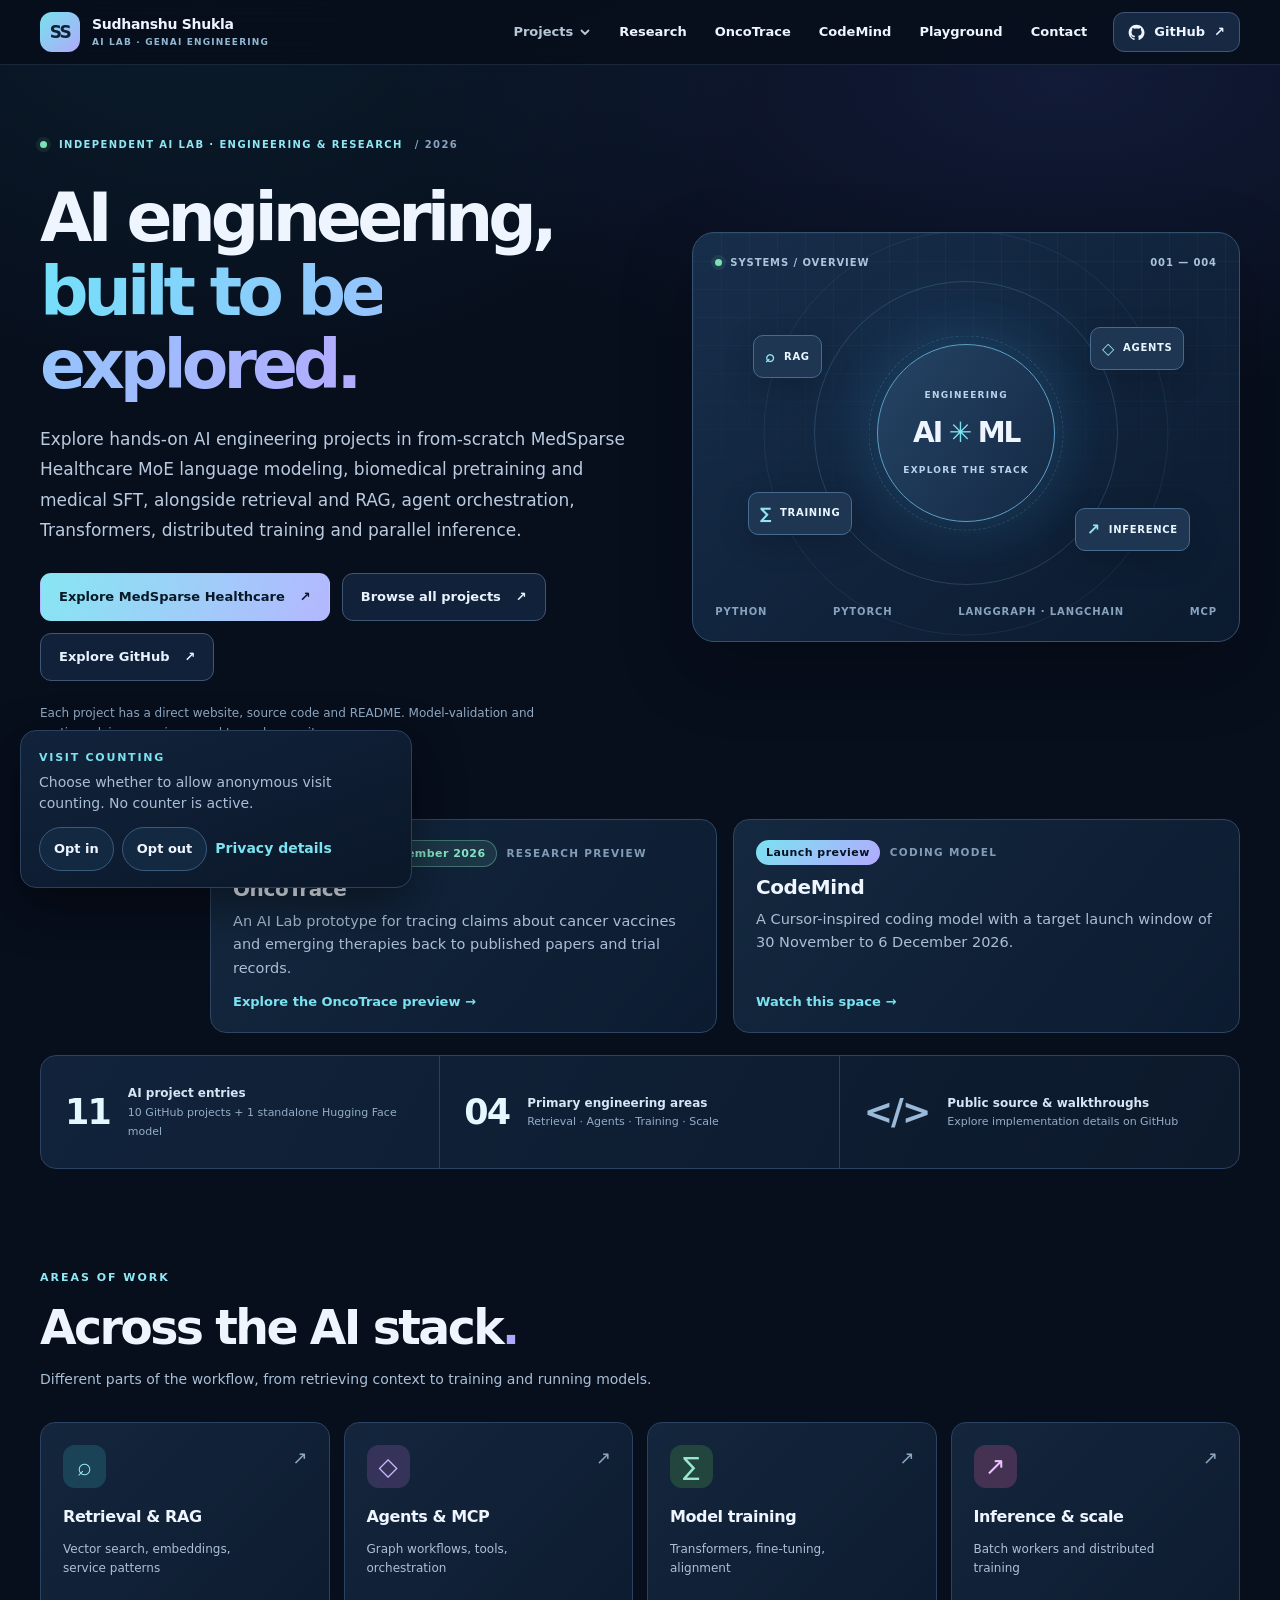
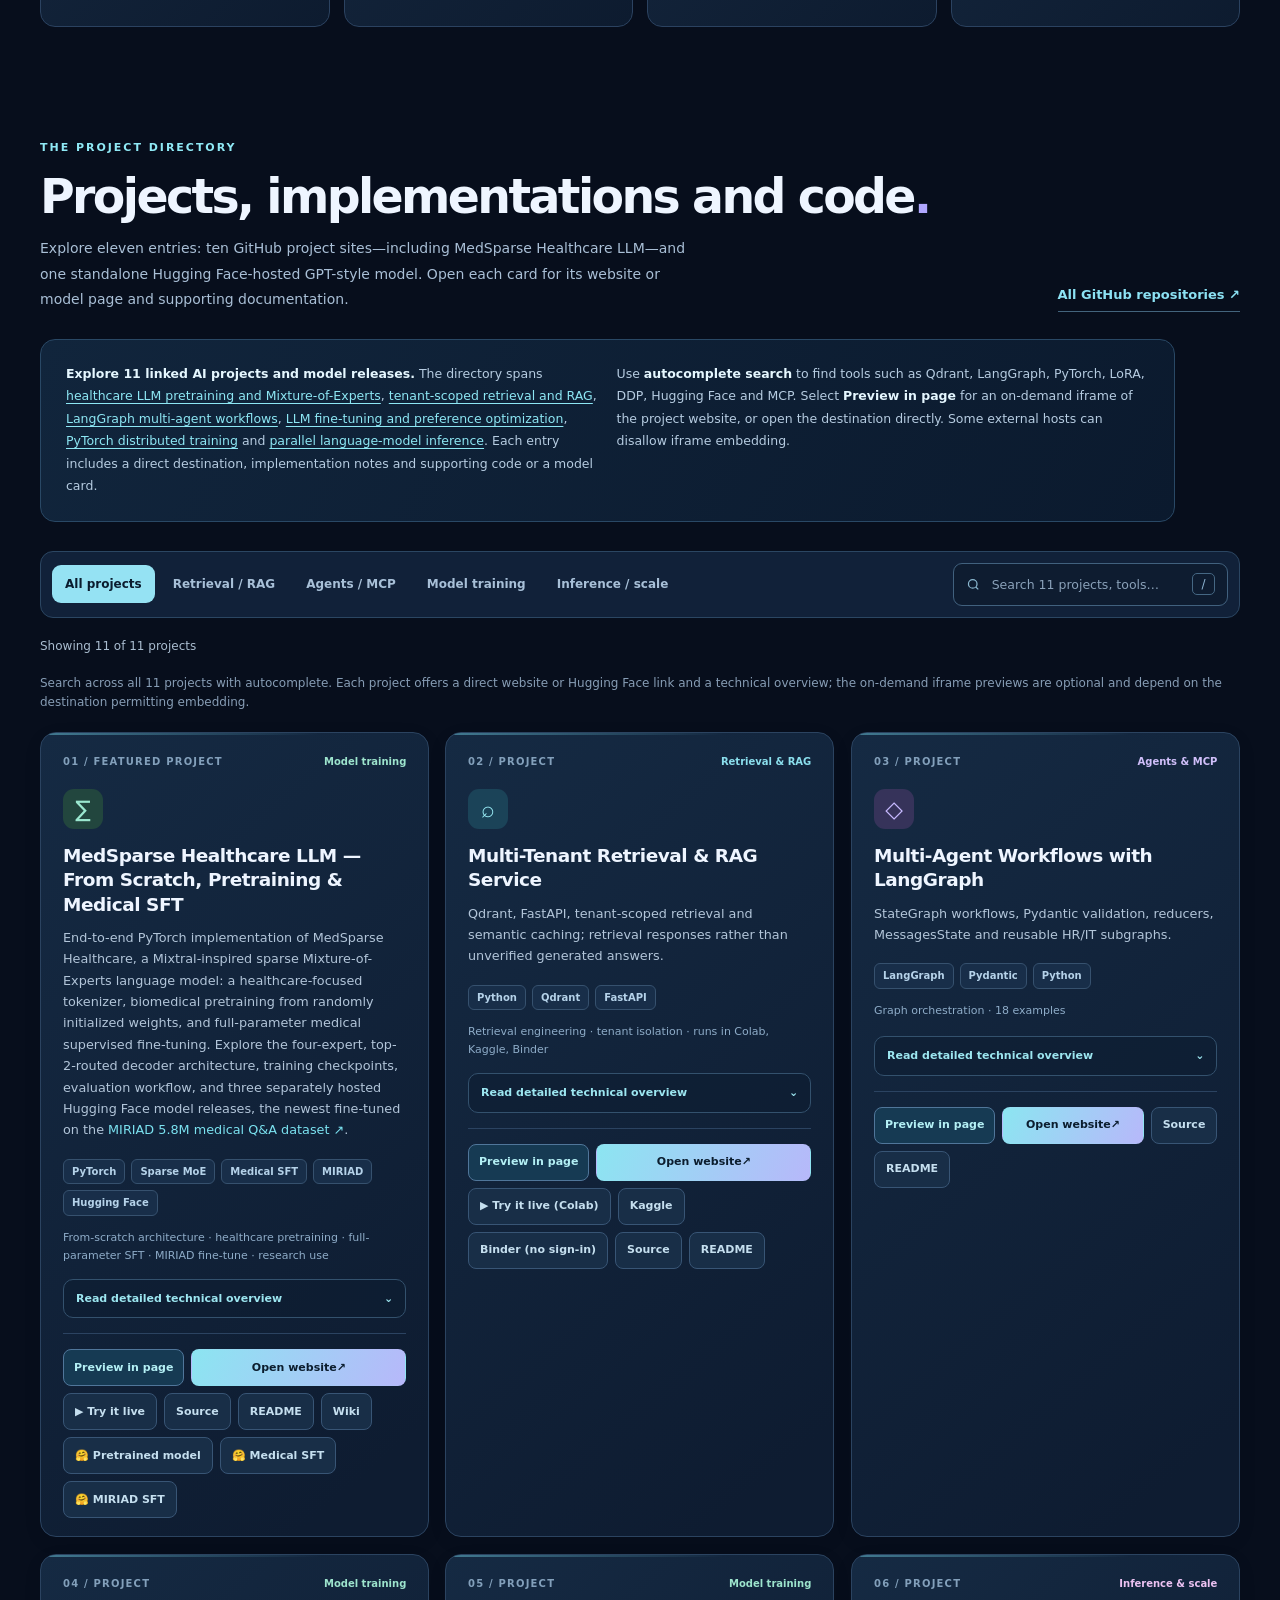
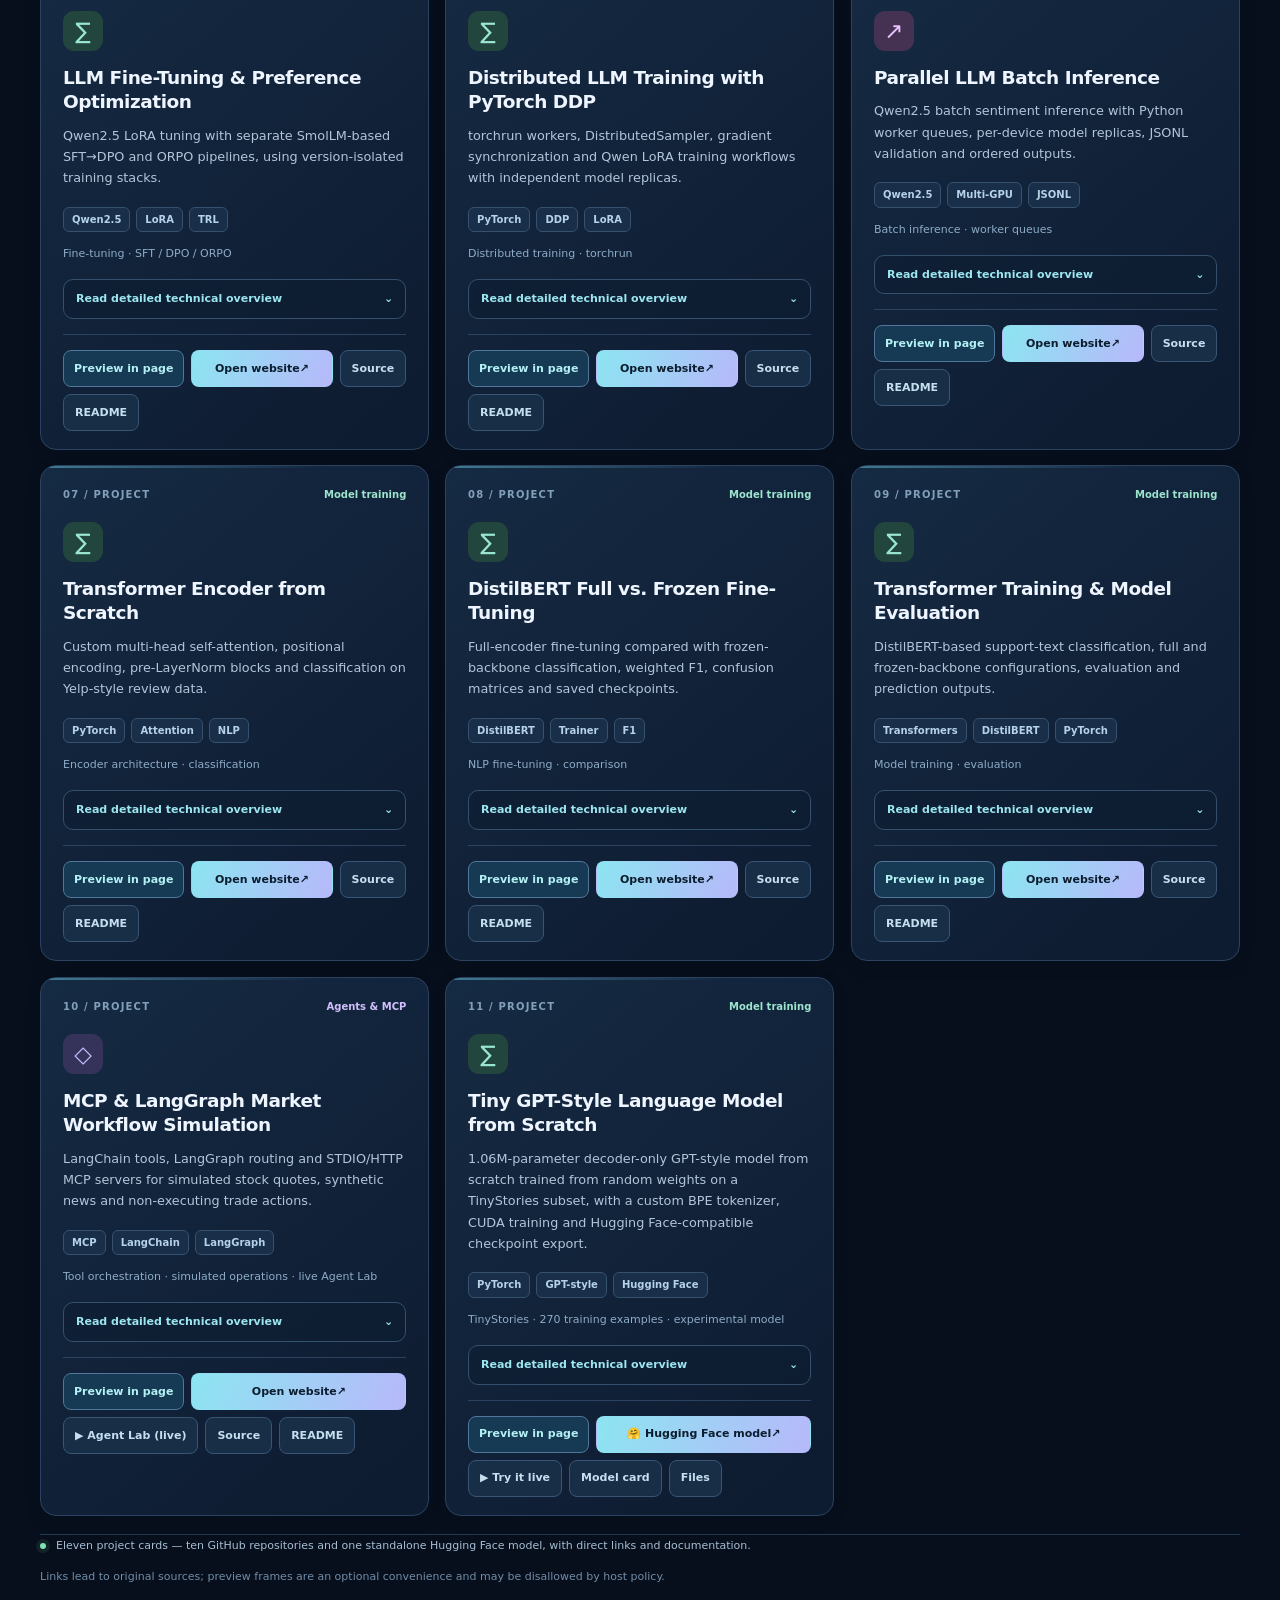
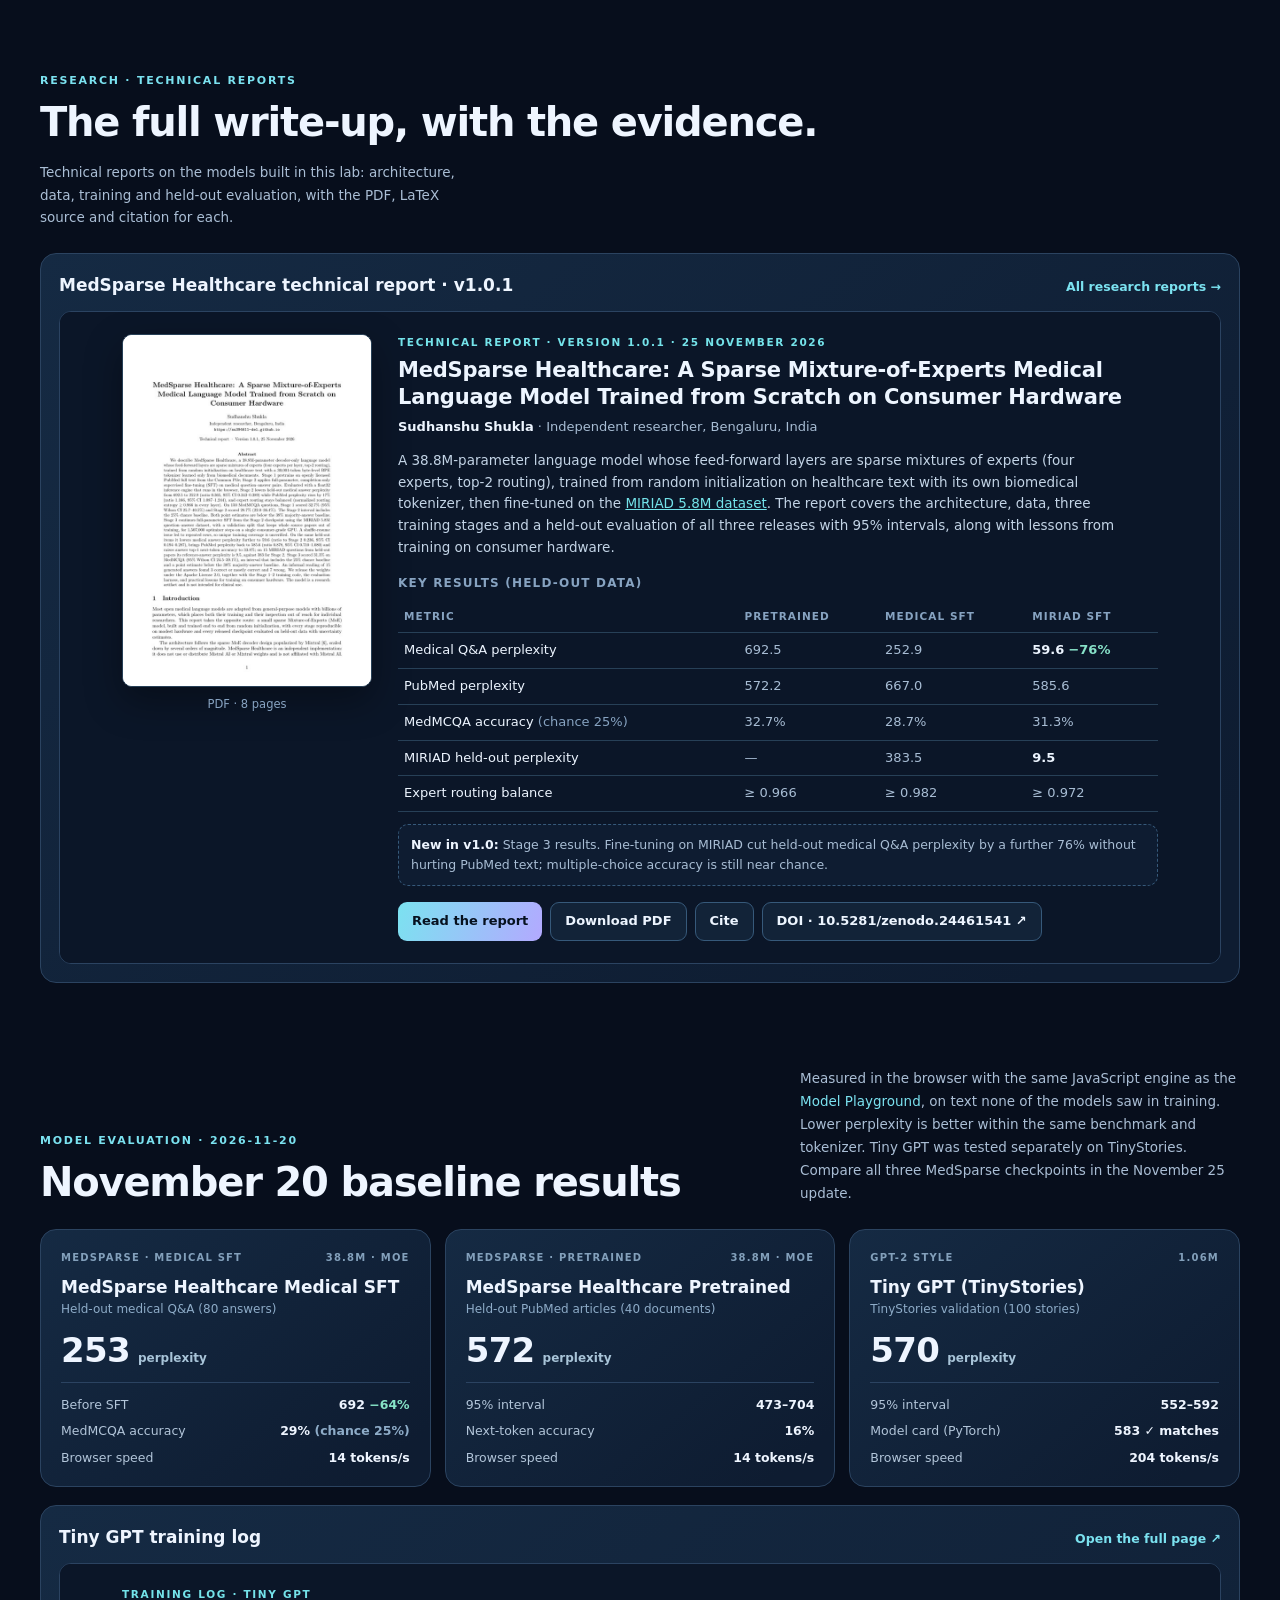
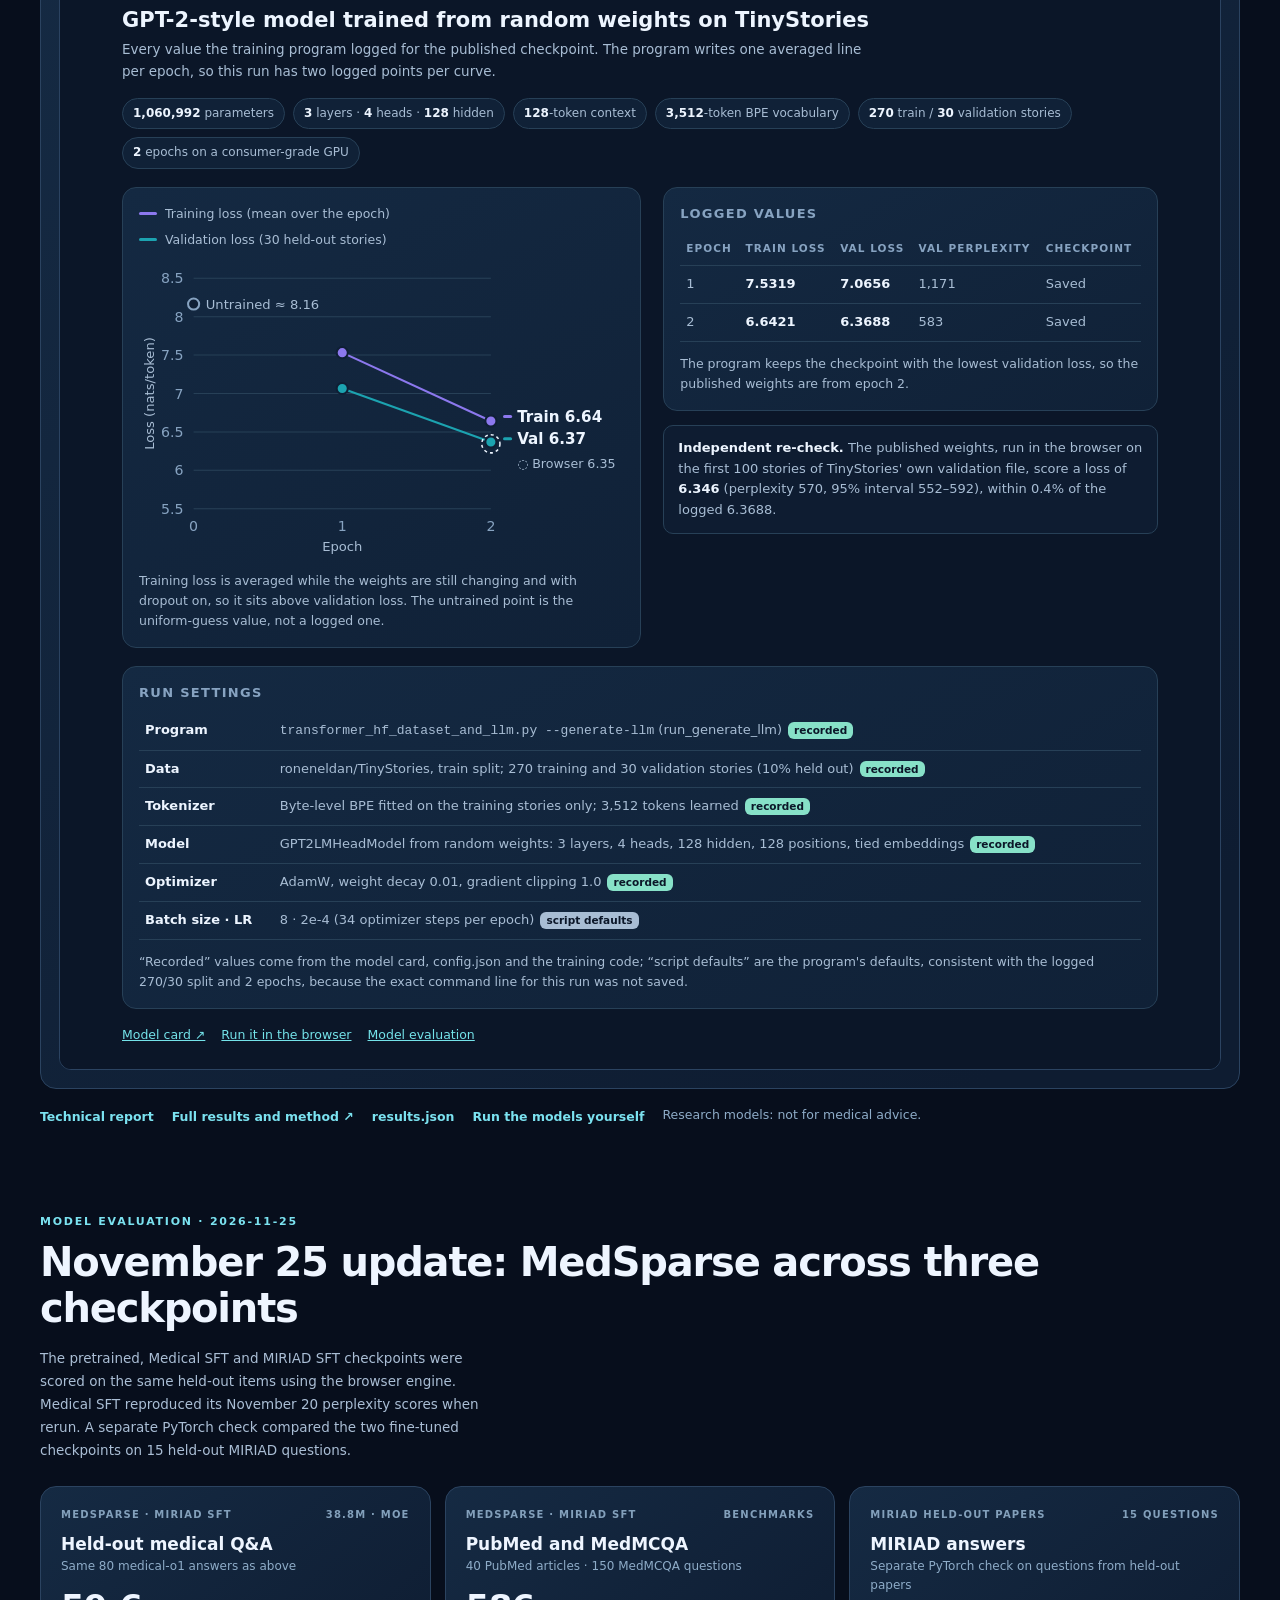
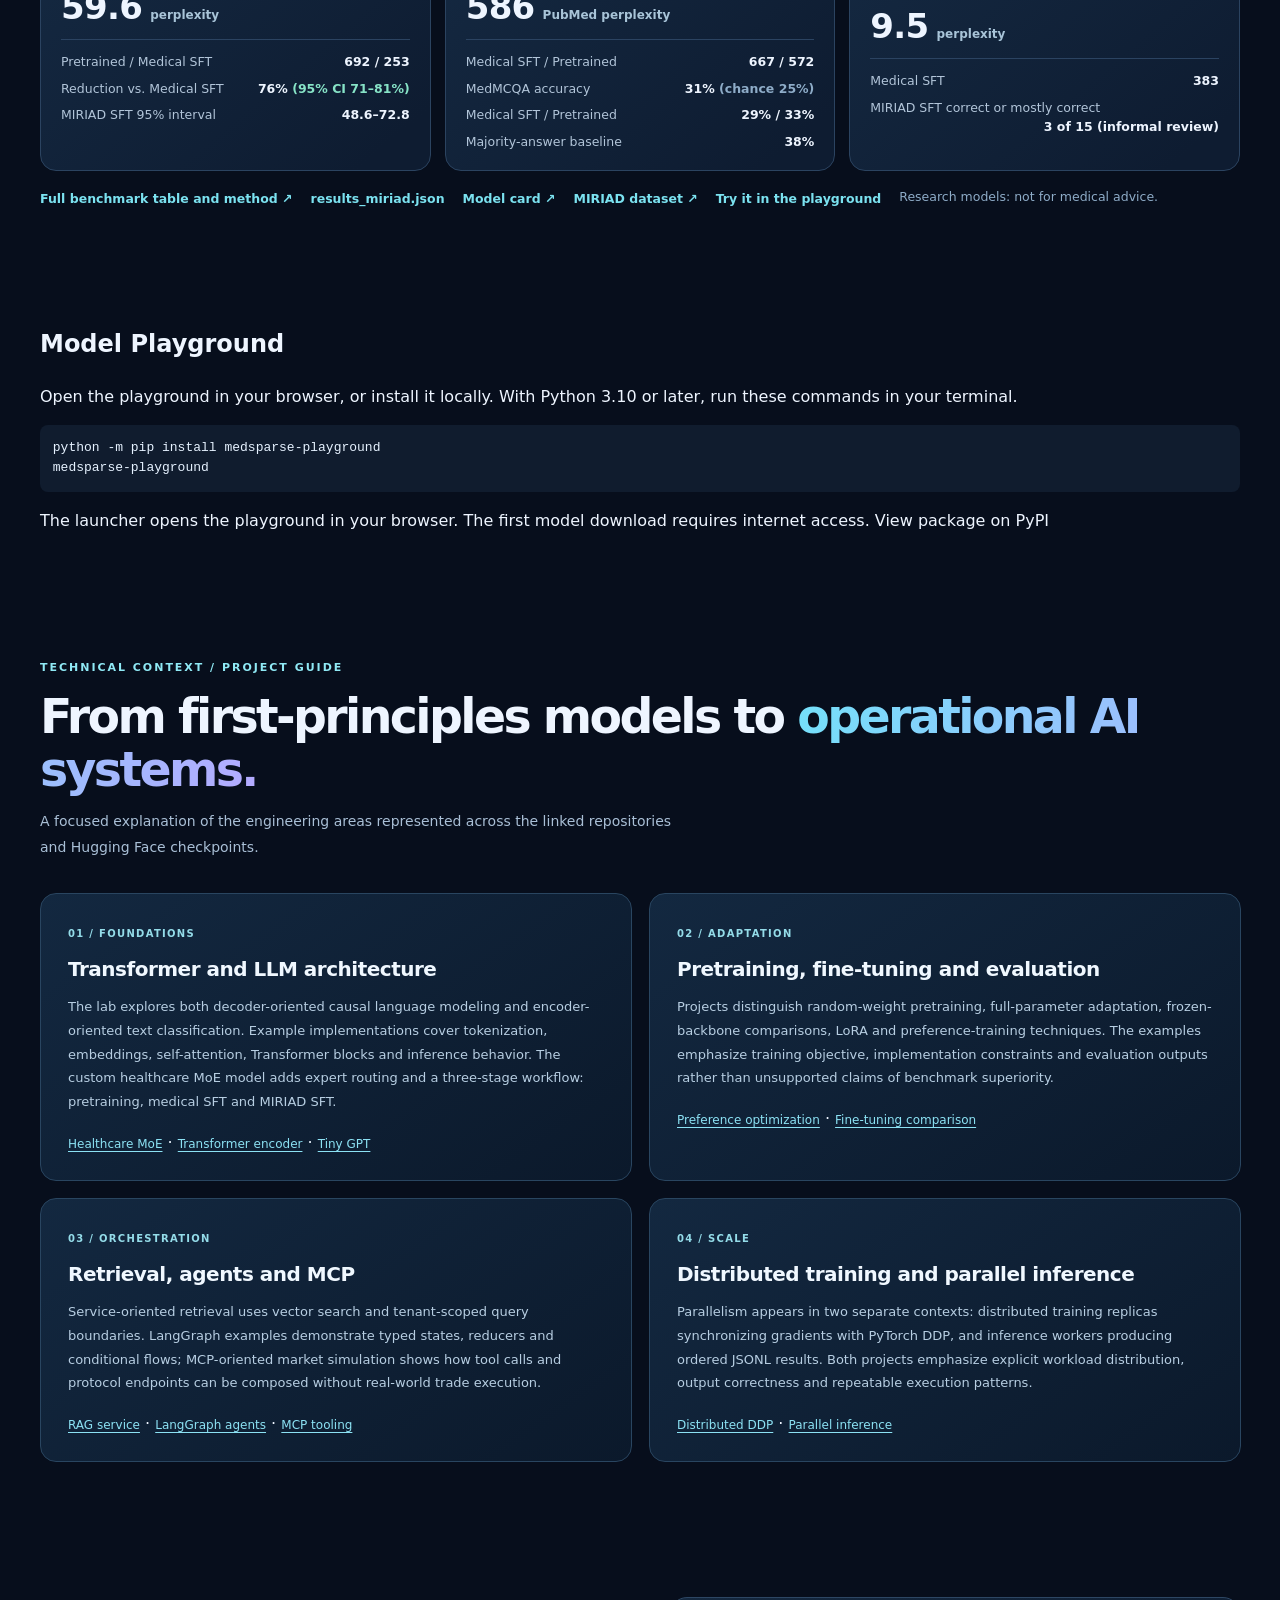
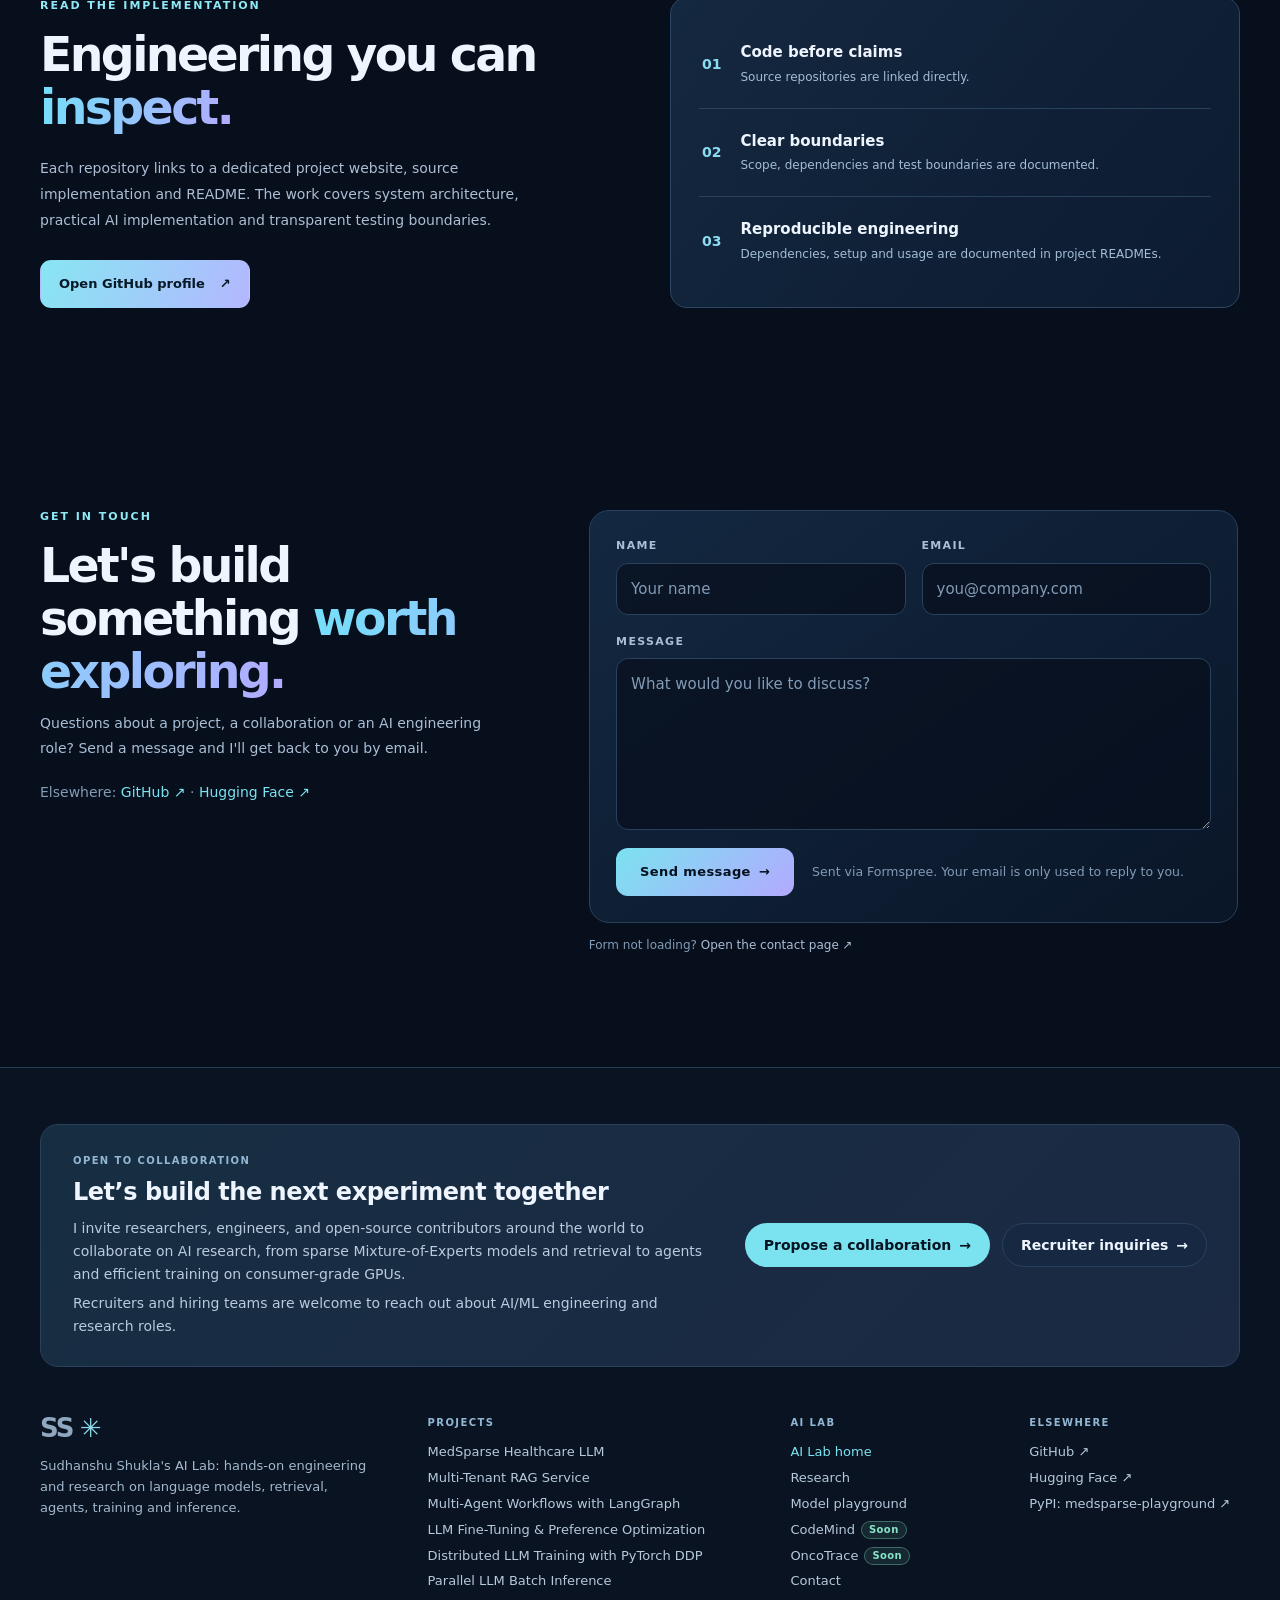
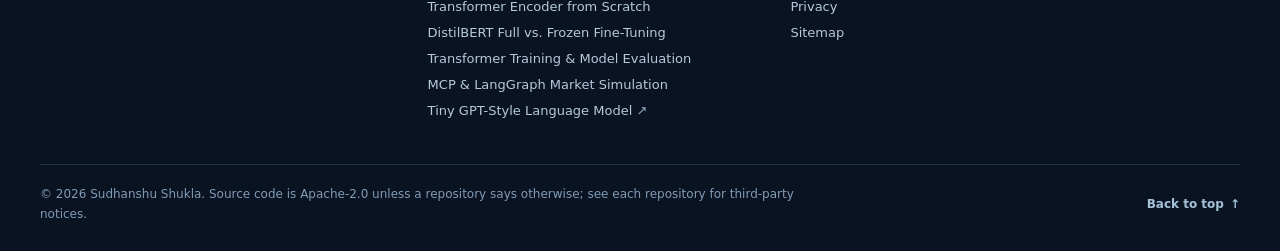
==== commit 46764dcd: "Add CodeMind to the desktop Projects menu" ====
--- a/index.html
+++ b/index.html
@@ -40,7 +40,7 @@
 </head>
 <body>
 <a class="skip-link" href="#projects">Skip to project directory</a>
-<!-- ailab:header:start --><header class="ailab-header ailab-sticky" id="ailab-top"><div class="ailab-wrap ailab-bar"><a class="ailab-brand" href="/" aria-label="Sudhanshu Shukla's AI Lab home"><span class="ailab-mark" aria-hidden="true">SS</span><span class="ailab-brand-text"><strong>Sudhanshu Shukla</strong><small>AI Lab · GenAI Engineering</small></span></a><nav class="ailab-nav" aria-label="AI Lab"><details class="ailab-dd"><summary class="ailab-link">Projects<svg class="ailab-chev" aria-hidden="true" viewBox="0 0 12 12" fill="none" stroke="currentColor" stroke-width="1.8" stroke-linecap="round" stroke-linejoin="round"><path d="M2.5 4.5 6 8l3.5-3.5"/></svg></summary><div class="ailab-dd-panel"><div class="ailab-dd-grid"><div><div class="ailab-dd-group"><p class="ailab-group-label">Model training</p><ul><li><a class="ailab-proj" href="/MedSparse-Healthcare-LLM-From-Scratch/">MedSparse Healthcare LLM<small>38.8M sparse MoE, trained from scratch</small></a></li><li><a class="ailab-proj" href="/Pre-training-and-Fine-tuning/">LLM Fine-Tuning &amp; Preference Optimization<small>LoRA, SFT, DPO and ORPO</small></a></li><li><a class="ailab-proj" href="/Distributed-Data-Parallel-Processing/">Distributed LLM Training with PyTorch DDP<small>torchrun, Gloo/NCCL, LoRA</small></a></li><li><a class="ailab-proj" href="/LLM-from-scratch/">Transformer Encoder from Scratch<small>Hand-built attention in PyTorch</small></a></li><li><a class="ailab-proj" href="/Full-Fine-Training-Pre-Training-Mid-Training/">DistilBERT Full vs. Frozen Fine-Tuning<small>Full encoder vs head-only training</small></a></li><li><a class="ailab-proj" href="/Transformers-Training/">Transformer Training &amp; Model Evaluation<small>DistilBERT classification walkthrough</small></a></li><li><a class="ailab-proj" href="https://huggingface.co/sudhanshu42844/my-tiny-llm" target="_blank" rel="noopener noreferrer">Tiny GPT-Style Language Model<span class="ailab-ext" aria-hidden="true"> ↗</span><small>1.06M parameters, on Hugging Face</small></a></li></ul></div></div><div><div class="ailab-dd-group"><p class="ailab-group-label">Retrieval &amp; RAG</p><ul><li><a class="ailab-proj" href="/RAG-service/">Multi-Tenant RAG Service<small>Qdrant, FastAPI, tenant isolation</small></a></li></ul></div><div class="ailab-dd-group"><p class="ailab-group-label">Research previews</p><ul><li><a class="ailab-proj" href="/oncotrace/">OncoTrace<small>Targeting around 11 December 2026</small></a></li></ul></div><div class="ailab-dd-group"><p class="ailab-group-label">Agents &amp; MCP</p><ul><li><a class="ailab-proj" href="/Multi-agents-using-LangGraph/">Multi-Agent Workflows with LangGraph<small>StateGraph, reducers, subgraphs</small></a></li><li><a class="ailab-proj" href="/Stock-market-trading-Application-using-MCP-langchain-langgraph/">MCP &amp; LangGraph Market Simulation<small>MCP servers and a ReAct tool loop</small></a></li></ul></div><div class="ailab-dd-group"><p class="ailab-group-label">Inference &amp; scale</p><ul><li><a class="ailab-proj" href="/Parallel-LLM-Inference/">Parallel LLM Batch Inference<small>Per-GPU replicas, ordered JSONL</small></a></li></ul></div></div></div><a class="ailab-dd-all" href="/#projects">Browse all 11 projects <span aria-hidden="true">→</span></a></div></details><a class="ailab-link" href="/research/">Research</a><a class="ailab-link" href="/oncotrace/">OncoTrace</a><a class="ailab-link" href="/codemind/">CodeMind</a><a class="ailab-link" href="/playground/">Playground</a><a class="ailab-link" href="/contact.html">Contact</a><a class="ailab-gh" href="https://github.com/su394611-del" target="_blank" rel="noopener noreferrer"><svg class="ailab-ico" aria-hidden="true" width="17" height="17" viewBox="0 0 24 24" fill="currentColor"><path d="M12 .9C5.86.9.9 5.88.9 12.03c0 4.92 3.19 9.1 7.62 10.57.56.1.76-.24.76-.54v-2.11c-3.1.67-3.76-1.32-3.76-1.32-.5-1.28-1.24-1.62-1.24-1.62-1.02-.7.08-.68.08-.68 1.13.08 1.73 1.16 1.73 1.16 1.01 1.73 2.65 1.23 3.3.94.1-.73.39-1.23.72-1.52-2.47-.28-5.07-1.24-5.07-5.5 0-1.21.44-2.19 1.15-2.96-.12-.28-.5-1.4.11-2.91 0 0 .94-.3 3.06 1.13a10.67 10.67 0 0 1 5.58 0c2.12-1.44 3.05-1.13 3.05-1.13.61 1.51.23 2.63.11 2.91.72.77 1.15 1.75 1.15 2.97 0 4.26-2.6 5.21-5.08 5.49.4.35.75 1.04.75 2.1v3.12c0 .3.2.65.77.54 4.42-1.48 7.6-5.65 7.6-10.56C23.1 5.88 18.14.9 12 .9Z"/></svg><span>GitHub</span><span aria-hidden="true">↗</span></a></nav><details class="ailab-menu"><summary><svg class="ailab-menu-icon" aria-hidden="true" viewBox="0 0 16 16" fill="none" stroke="currentColor" stroke-width="1.8" stroke-linecap="round"><path class="ailab-burger" d="M2 4h12M2 8h12M2 12h12"/><path class="ailab-x" d="M3.5 3.5l9 9M12.5 3.5l-9 9"/></svg><span>Menu</span></summary><nav class="ailab-menu-panel" aria-label="AI Lab menu"><p class="ailab-group-label">AI Lab</p><div class="ailab-menu-links"><a class="ailab-link" href="/" aria-current="page">AI Lab home</a><a class="ailab-link" href="/#projects">All projects</a><a class="ailab-link" href="/research/">Research</a><a class="ailab-link" href="/oncotrace/">OncoTrace <small>Around 11 Dec 2026</small></a><a class="ailab-link" href="/codemind/">CodeMind</a><a class="ailab-link" href="/playground/">Playground</a><a class="ailab-link" href="/contact.html">Contact</a><a class="ailab-link" href="https://github.com/su394611-del" target="_blank" rel="noopener noreferrer">GitHub <span aria-hidden="true">↗</span></a></div><p class="ailab-group-label">Projects</p><ul><li><a class="ailab-proj" href="/MedSparse-Healthcare-LLM-From-Scratch/">MedSparse Healthcare LLM<small>38.8M sparse MoE, trained from scratch</small></a></li><li><a class="ailab-proj" href="/RAG-service/">Multi-Tenant RAG Service<small>Qdrant, FastAPI, tenant isolation</small></a></li><li><a class="ailab-proj" href="/Multi-agents-using-LangGraph/">Multi-Agent Workflows with LangGraph<small>StateGraph, reducers, subgraphs</small></a></li><li><a class="ailab-proj" href="/Pre-training-and-Fine-tuning/">LLM Fine-Tuning &amp; Preference Optimization<small>LoRA, SFT, DPO and ORPO</small></a></li><li><a class="ailab-proj" href="/Distributed-Data-Parallel-Processing/">Distributed LLM Training with PyTorch DDP<small>torchrun, Gloo/NCCL, LoRA</small></a></li><li><a class="ailab-proj" href="/Parallel-LLM-Inference/">Parallel LLM Batch Inference<small>Per-GPU replicas, ordered JSONL</small></a></li><li><a class="ailab-proj" href="/LLM-from-scratch/">Transformer Encoder from Scratch<small>Hand-built attention in PyTorch</small></a></li><li><a class="ailab-proj" href="/Full-Fine-Training-Pre-Training-Mid-Training/">DistilBERT Full vs. Frozen Fine-Tuning<small>Full encoder vs head-only training</small></a></li><li><a class="ailab-proj" href="/Transformers-Training/">Transformer Training &amp; Model Evaluation<small>DistilBERT classification walkthrough</small></a></li><li><a class="ailab-proj" href="/Stock-market-trading-Application-using-MCP-langchain-langgraph/">MCP &amp; LangGraph Market Simulation<small>MCP servers and a ReAct tool loop</small></a></li><li><a class="ailab-proj" href="https://huggingface.co/sudhanshu42844/my-tiny-llm" target="_blank" rel="noopener noreferrer">Tiny GPT-Style Language Model<span class="ailab-ext" aria-hidden="true"> ↗</span><small>1.06M parameters, on Hugging Face</small></a></li></ul></nav></details></div></header><!-- ailab:header:end -->
+<!-- ailab:header:start --><header class="ailab-header ailab-sticky" id="ailab-top"><div class="ailab-wrap ailab-bar"><a class="ailab-brand" href="/" aria-label="Sudhanshu Shukla's AI Lab home"><span class="ailab-mark" aria-hidden="true">SS</span><span class="ailab-brand-text"><strong>Sudhanshu Shukla</strong><small>AI Lab · GenAI Engineering</small></span></a><nav class="ailab-nav" aria-label="AI Lab"><details class="ailab-dd"><summary class="ailab-link">Projects<svg class="ailab-chev" aria-hidden="true" viewBox="0 0 12 12" fill="none" stroke="currentColor" stroke-width="1.8" stroke-linecap="round" stroke-linejoin="round"><path d="M2.5 4.5 6 8l3.5-3.5"/></svg></summary><div class="ailab-dd-panel"><div class="ailab-dd-grid"><div><div class="ailab-dd-group"><p class="ailab-group-label">Model training</p><ul><li><a class="ailab-proj" href="/MedSparse-Healthcare-LLM-From-Scratch/">MedSparse Healthcare LLM<small>38.8M sparse MoE, trained from scratch</small></a></li><li><a class="ailab-proj" href="/Pre-training-and-Fine-tuning/">LLM Fine-Tuning &amp; Preference Optimization<small>LoRA, SFT, DPO and ORPO</small></a></li><li><a class="ailab-proj" href="/Distributed-Data-Parallel-Processing/">Distributed LLM Training with PyTorch DDP<small>torchrun, Gloo/NCCL, LoRA</small></a></li><li><a class="ailab-proj" href="/LLM-from-scratch/">Transformer Encoder from Scratch<small>Hand-built attention in PyTorch</small></a></li><li><a class="ailab-proj" href="/Full-Fine-Training-Pre-Training-Mid-Training/">DistilBERT Full vs. Frozen Fine-Tuning<small>Full encoder vs head-only training</small></a></li><li><a class="ailab-proj" href="/Transformers-Training/">Transformer Training &amp; Model Evaluation<small>DistilBERT classification walkthrough</small></a></li><li><a class="ailab-proj" href="https://huggingface.co/sudhanshu42844/my-tiny-llm" target="_blank" rel="noopener noreferrer">Tiny GPT-Style Language Model<span class="ailab-ext" aria-hidden="true"> ↗</span><small>1.06M parameters, on Hugging Face</small></a></li></ul></div></div><div><div class="ailab-dd-group"><p class="ailab-group-label">Retrieval &amp; RAG</p><ul><li><a class="ailab-proj" href="/RAG-service/">Multi-Tenant RAG Service<small>Qdrant, FastAPI, tenant isolation</small></a></li></ul></div><div class="ailab-dd-group"><p class="ailab-group-label">Research previews</p><ul><li><a class="ailab-proj" href="/oncotrace/">OncoTrace<small>Targeting around 11 December 2026</small></a></li><li><a class="ailab-proj" href="/codemind/">CodeMind<small>Coding model</small></a></li></ul></div><div class="ailab-dd-group"><p class="ailab-group-label">Agents &amp; MCP</p><ul><li><a class="ailab-proj" href="/Multi-agents-using-LangGraph/">Multi-Agent Workflows with LangGraph<small>StateGraph, reducers, subgraphs</small></a></li><li><a class="ailab-proj" href="/Stock-market-trading-Application-using-MCP-langchain-langgraph/">MCP &amp; LangGraph Market Simulation<small>MCP servers and a ReAct tool loop</small></a></li></ul></div><div class="ailab-dd-group"><p class="ailab-group-label">Inference &amp; scale</p><ul><li><a class="ailab-proj" href="/Parallel-LLM-Inference/">Parallel LLM Batch Inference<small>Per-GPU replicas, ordered JSONL</small></a></li></ul></div></div></div><a class="ailab-dd-all" href="/#projects">Browse all 11 projects <span aria-hidden="true">→</span></a></div></details><a class="ailab-link" href="/research/">Research</a><a class="ailab-link" href="/oncotrace/">OncoTrace</a><a class="ailab-link" href="/codemind/">CodeMind</a><a class="ailab-link" href="/playground/">Playground</a><a class="ailab-link" href="/contact.html">Contact</a><a class="ailab-gh" href="https://github.com/su394611-del" target="_blank" rel="noopener noreferrer"><svg class="ailab-ico" aria-hidden="true" width="17" height="17" viewBox="0 0 24 24" fill="currentColor"><path d="M12 .9C5.86.9.9 5.88.9 12.03c0 4.92 3.19 9.1 7.62 10.57.56.1.76-.24.76-.54v-2.11c-3.1.67-3.76-1.32-3.76-1.32-.5-1.28-1.24-1.62-1.24-1.62-1.02-.7.08-.68.08-.68 1.13.08 1.73 1.16 1.73 1.16 1.01 1.73 2.65 1.23 3.3.94.1-.73.39-1.23.72-1.52-2.47-.28-5.07-1.24-5.07-5.5 0-1.21.44-2.19 1.15-2.96-.12-.28-.5-1.4.11-2.91 0 0 .94-.3 3.06 1.13a10.67 10.67 0 0 1 5.58 0c2.12-1.44 3.05-1.13 3.05-1.13.61 1.51.23 2.63.11 2.91.72.77 1.15 1.75 1.15 2.97 0 4.26-2.6 5.21-5.08 5.49.4.35.75 1.04.75 2.1v3.12c0 .3.2.65.77.54 4.42-1.48 7.6-5.65 7.6-10.56C23.1 5.88 18.14.9 12 .9Z"/></svg><span>GitHub</span><span aria-hidden="true">↗</span></a></nav><details class="ailab-menu"><summary><svg class="ailab-menu-icon" aria-hidden="true" viewBox="0 0 16 16" fill="none" stroke="currentColor" stroke-width="1.8" stroke-linecap="round"><path class="ailab-burger" d="M2 4h12M2 8h12M2 12h12"/><path class="ailab-x" d="M3.5 3.5l9 9M12.5 3.5l-9 9"/></svg><span>Menu</span></summary><nav class="ailab-menu-panel" aria-label="AI Lab menu"><p class="ailab-group-label">AI Lab</p><div class="ailab-menu-links"><a class="ailab-link" href="/" aria-current="page">AI Lab home</a><a class="ailab-link" href="/#projects">All projects</a><a class="ailab-link" href="/research/">Research</a><a class="ailab-link" href="/oncotrace/">OncoTrace <small>Around 11 Dec 2026</small></a><a class="ailab-link" href="/codemind/">CodeMind</a><a class="ailab-link" href="/playground/">Playground</a><a class="ailab-link" href="/contact.html">Contact</a><a class="ailab-link" href="https://github.com/su394611-del" target="_blank" rel="noopener noreferrer">GitHub <span aria-hidden="true">↗</span></a></div><p class="ailab-group-label">Projects</p><ul><li><a class="ailab-proj" href="/MedSparse-Healthcare-LLM-From-Scratch/">MedSparse Healthcare LLM<small>38.8M sparse MoE, trained from scratch</small></a></li><li><a class="ailab-proj" href="/RAG-service/">Multi-Tenant RAG Service<small>Qdrant, FastAPI, tenant isolation</small></a></li><li><a class="ailab-proj" href="/Multi-agents-using-LangGraph/">Multi-Agent Workflows with LangGraph<small>StateGraph, reducers, subgraphs</small></a></li><li><a class="ailab-proj" href="/Pre-training-and-Fine-tuning/">LLM Fine-Tuning &amp; Preference Optimization<small>LoRA, SFT, DPO and ORPO</small></a></li><li><a class="ailab-proj" href="/Distributed-Data-Parallel-Processing/">Distributed LLM Training with PyTorch DDP<small>torchrun, Gloo/NCCL, LoRA</small></a></li><li><a class="ailab-proj" href="/Parallel-LLM-Inference/">Parallel LLM Batch Inference<small>Per-GPU replicas, ordered JSONL</small></a></li><li><a class="ailab-proj" href="/LLM-from-scratch/">Transformer Encoder from Scratch<small>Hand-built attention in PyTorch</small></a></li><li><a class="ailab-proj" href="/Full-Fine-Training-Pre-Training-Mid-Training/">DistilBERT Full vs. Frozen Fine-Tuning<small>Full encoder vs head-only training</small></a></li><li><a class="ailab-proj" href="/Transformers-Training/">Transformer Training &amp; Model Evaluation<small>DistilBERT classification walkthrough</small></a></li><li><a class="ailab-proj" href="/Stock-market-trading-Application-using-MCP-langchain-langgraph/">MCP &amp; LangGraph Market Simulation<small>MCP servers and a ReAct tool loop</small></a></li><li><a class="ailab-proj" href="https://huggingface.co/sudhanshu42844/my-tiny-llm" target="_blank" rel="noopener noreferrer">Tiny GPT-Style Language Model<span class="ailab-ext" aria-hidden="true"> ↗</span><small>1.06M parameters, on Hugging Face</small></a></li></ul></nav></details></div></header><!-- ailab:header:end -->
 <div id="app">
 <main id="home">
 <section aria-labelledby="hero-heading" class="hero layout">
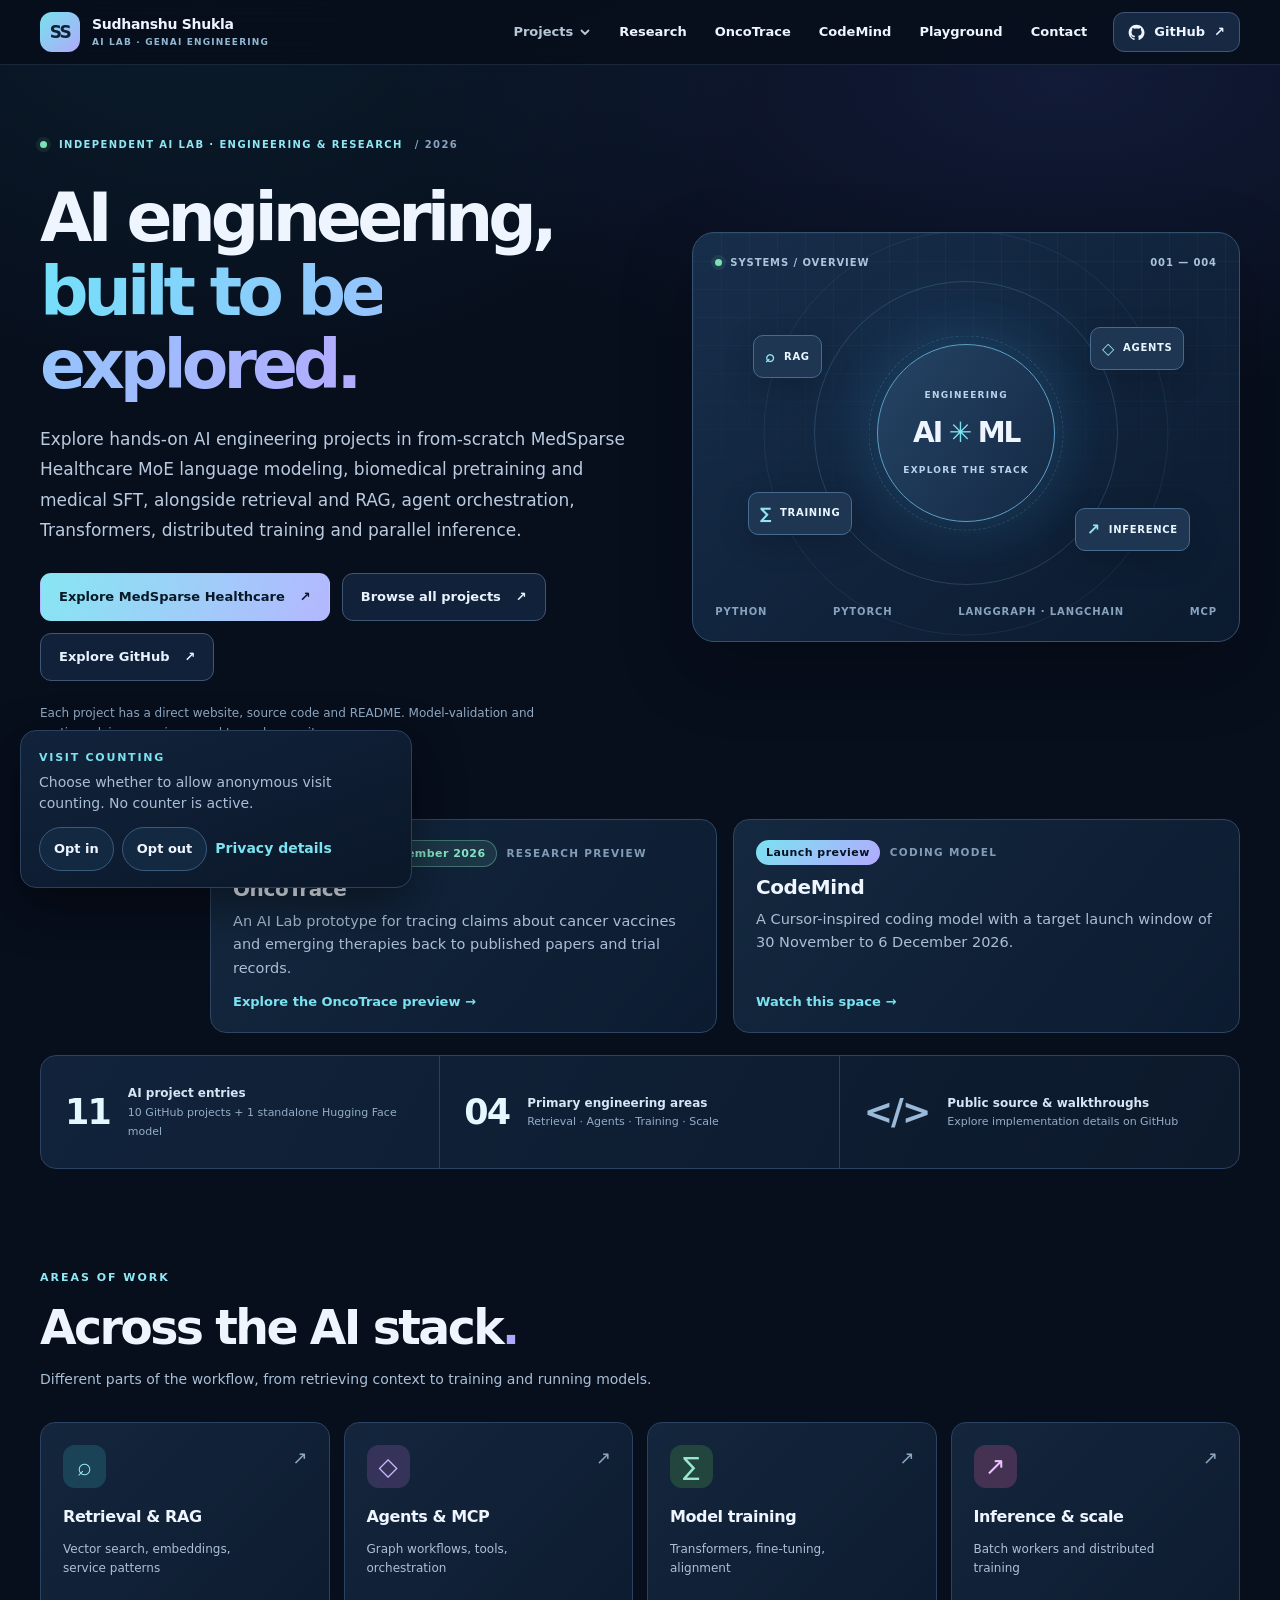
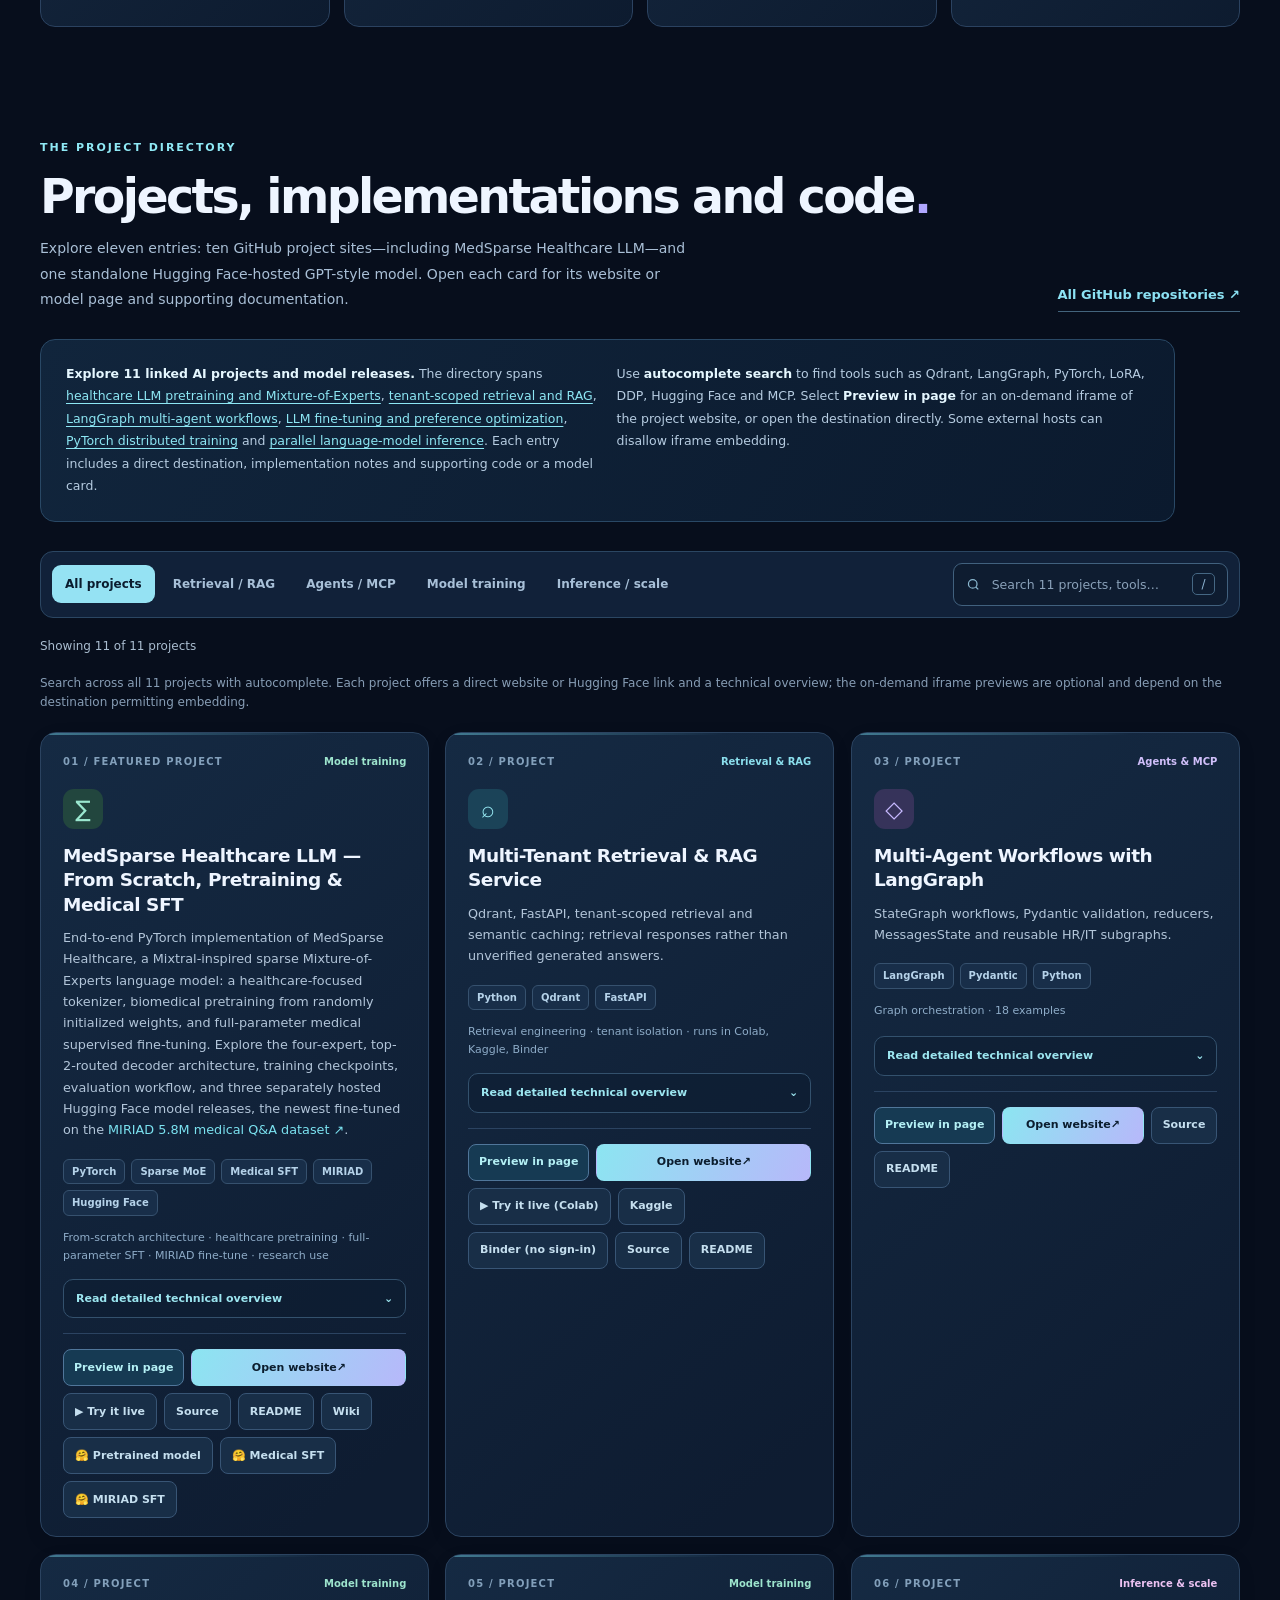
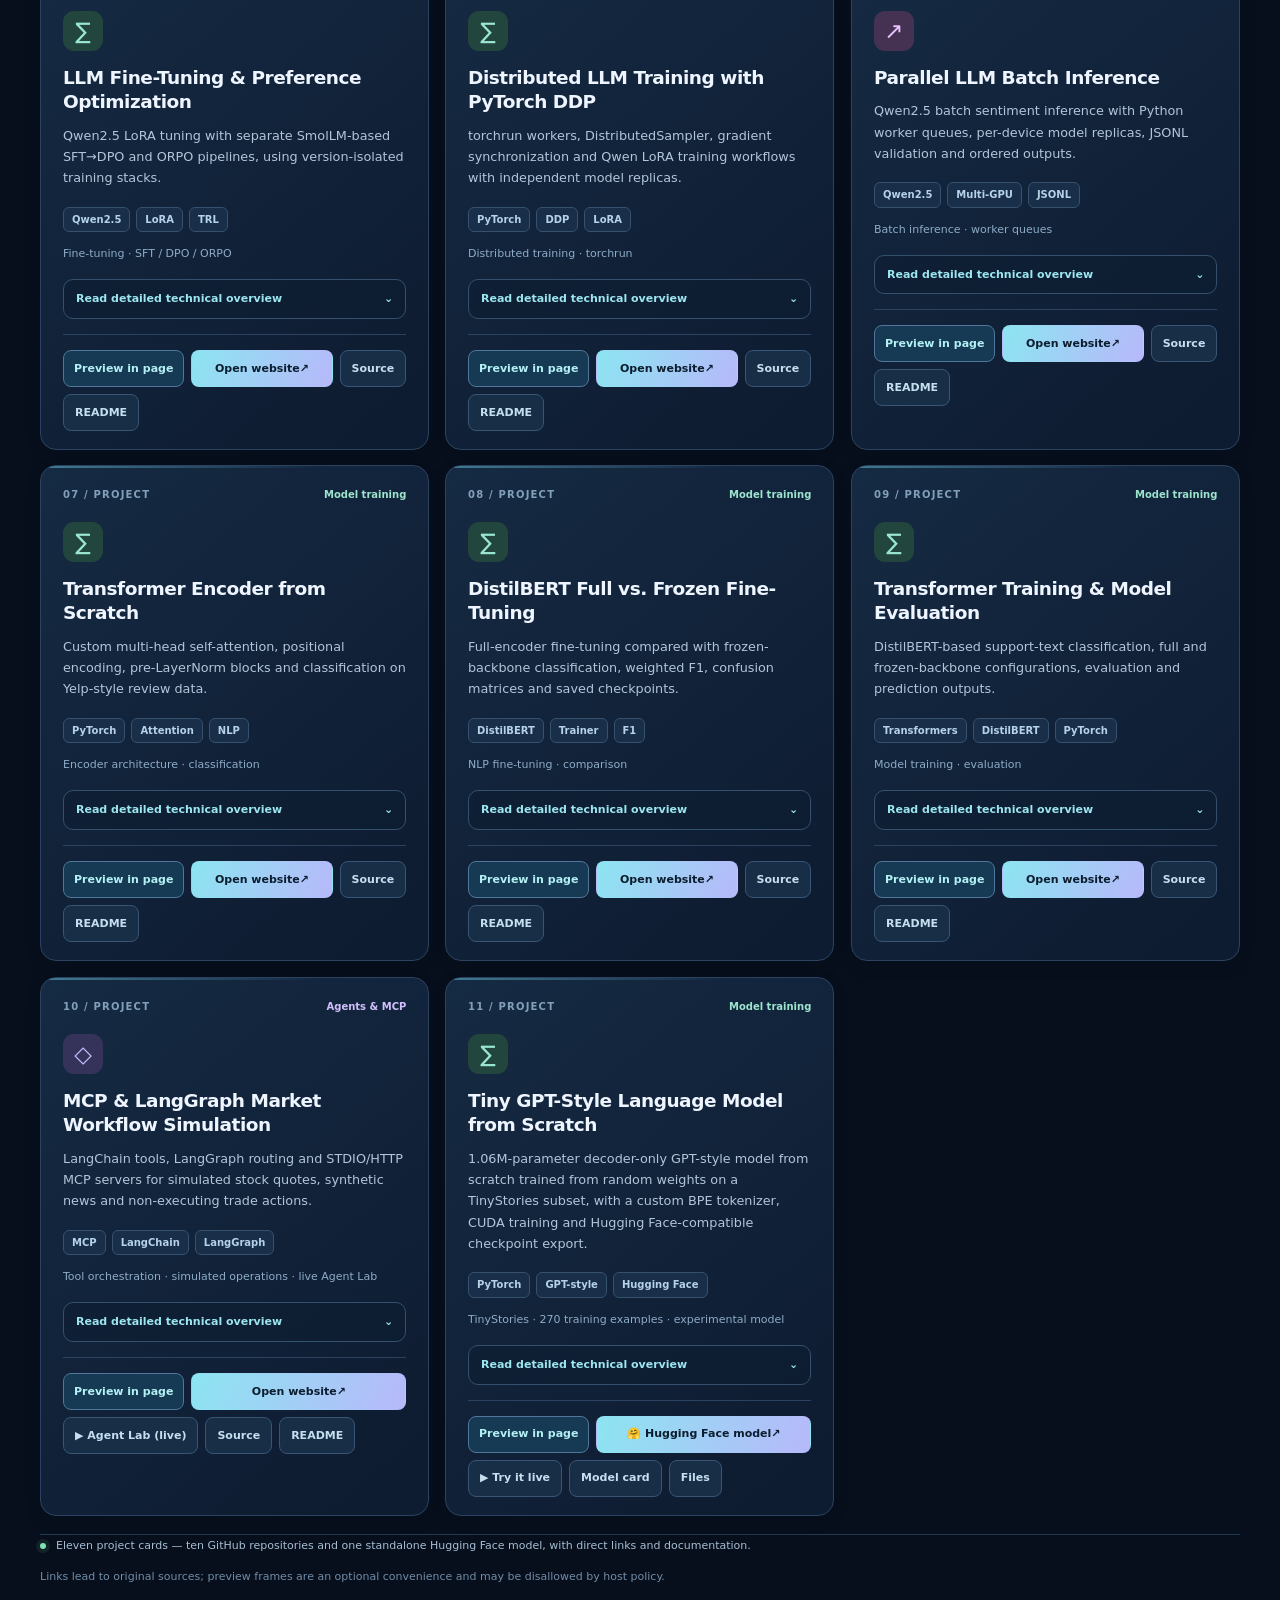
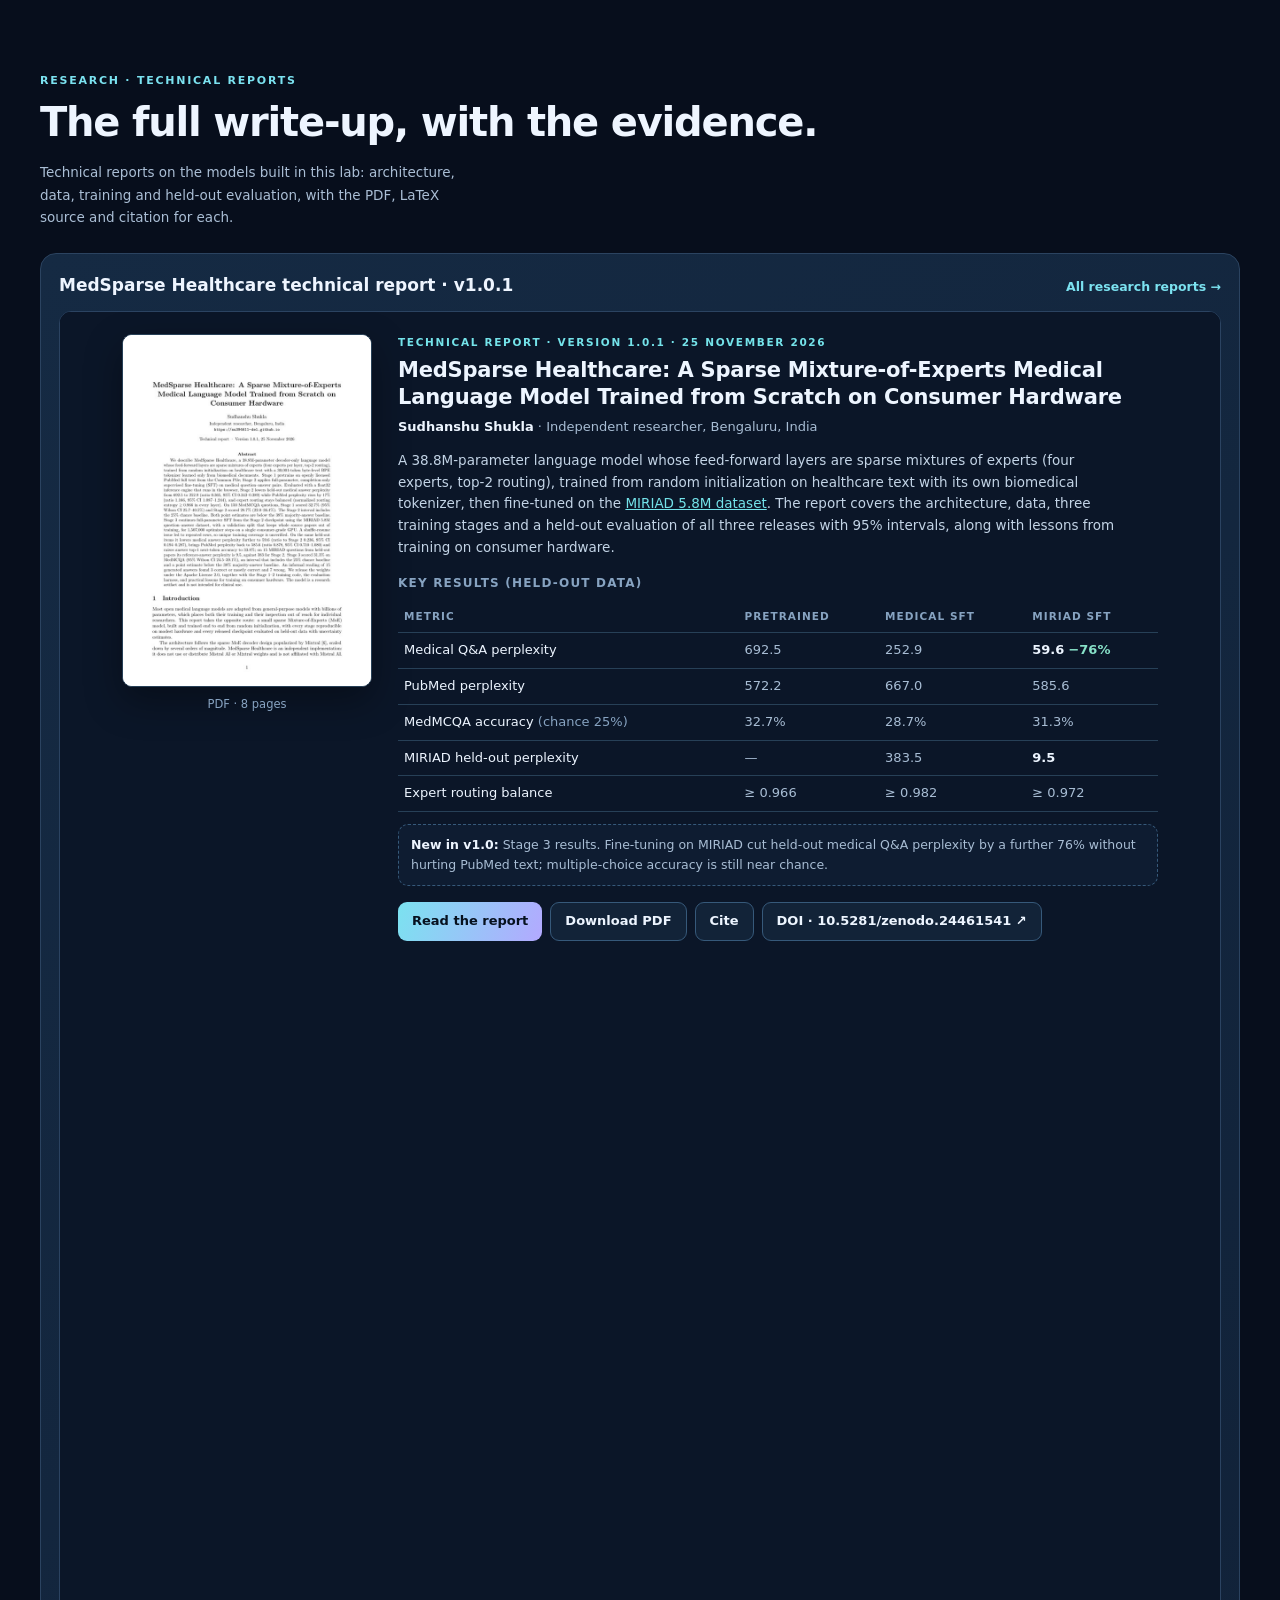
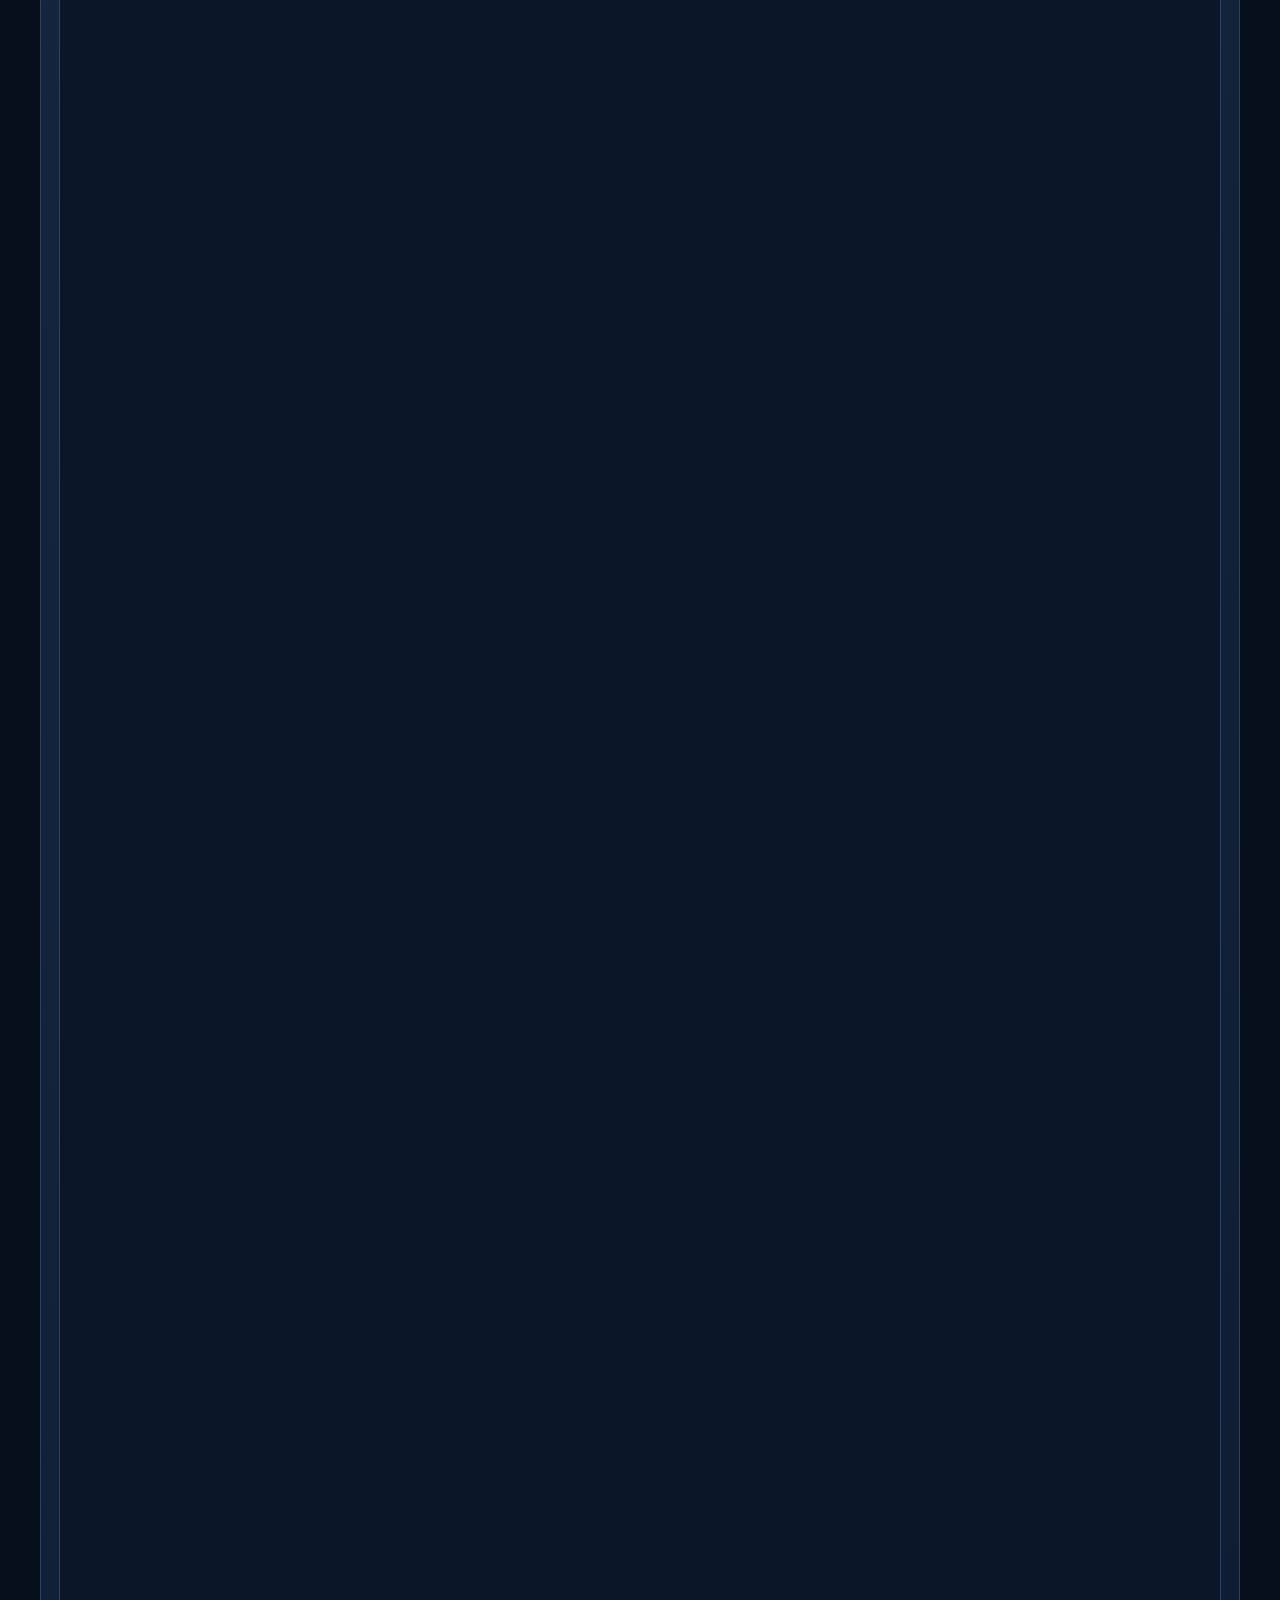
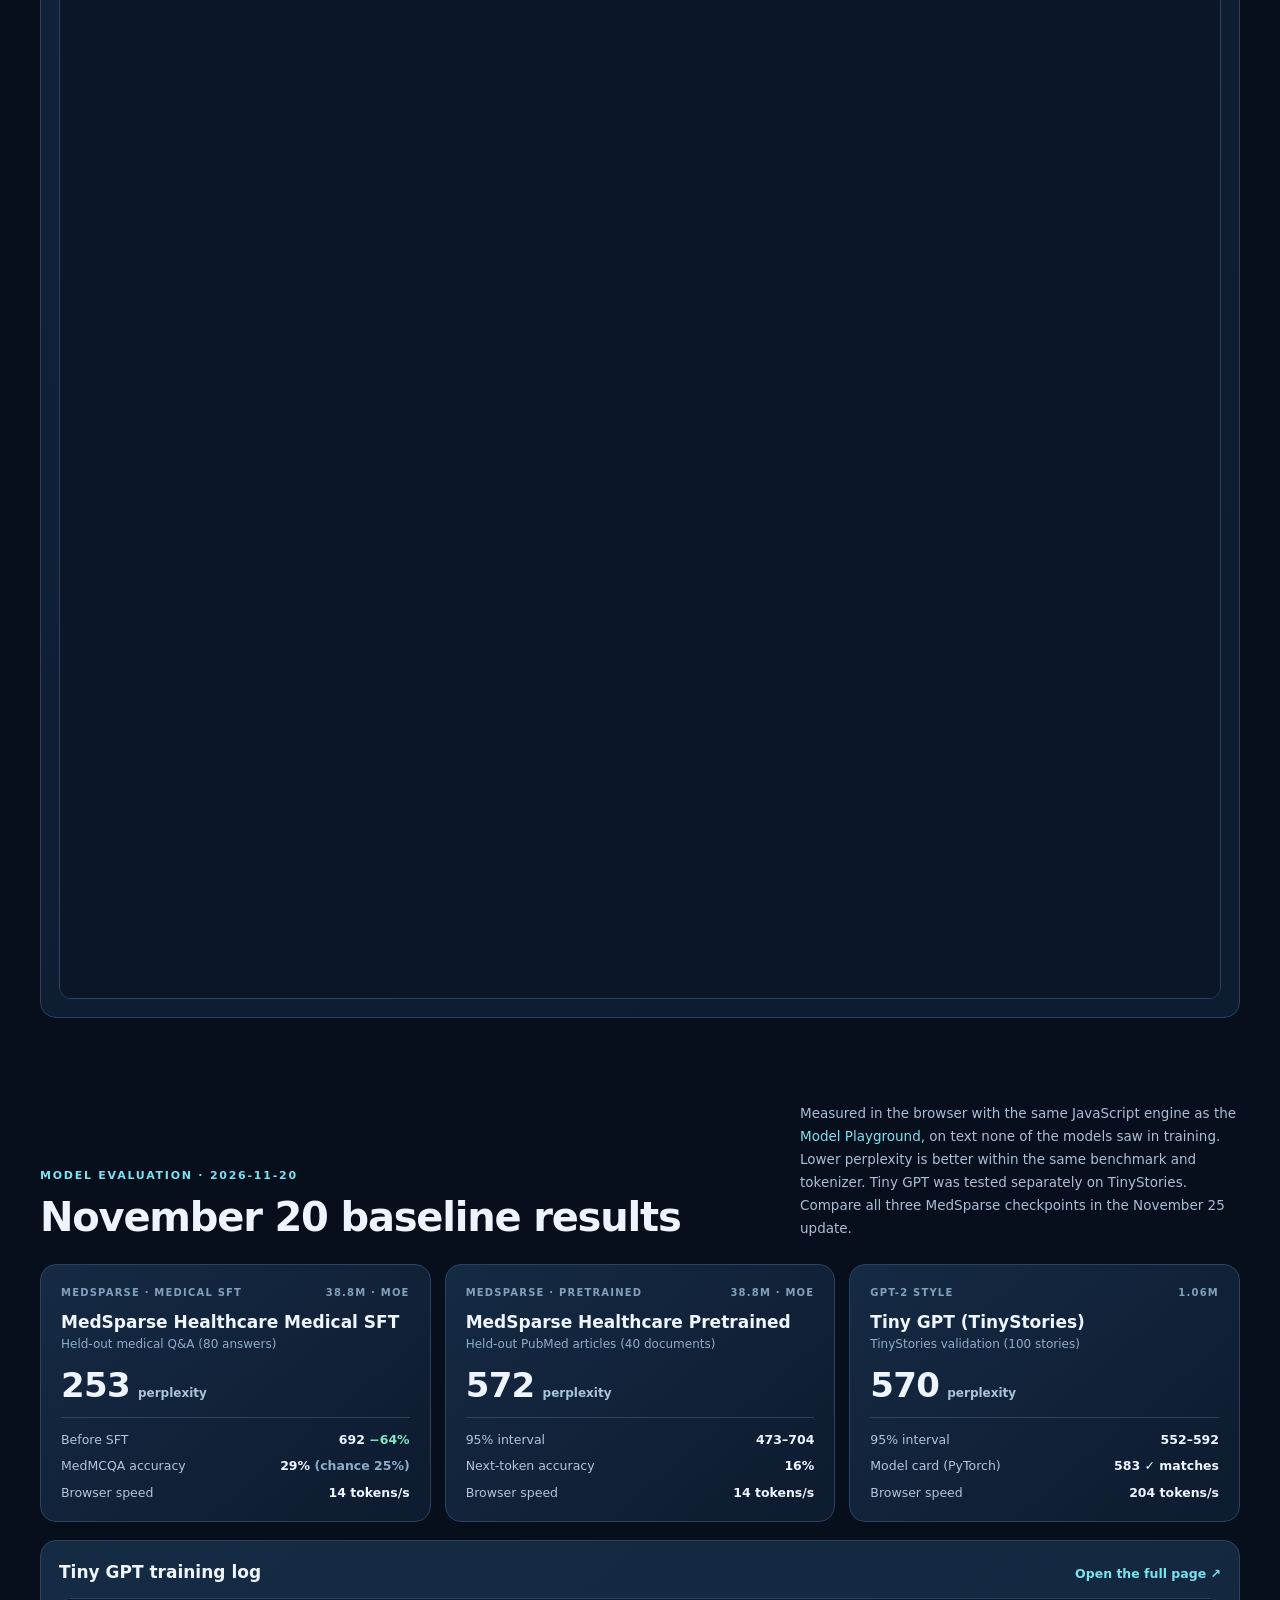
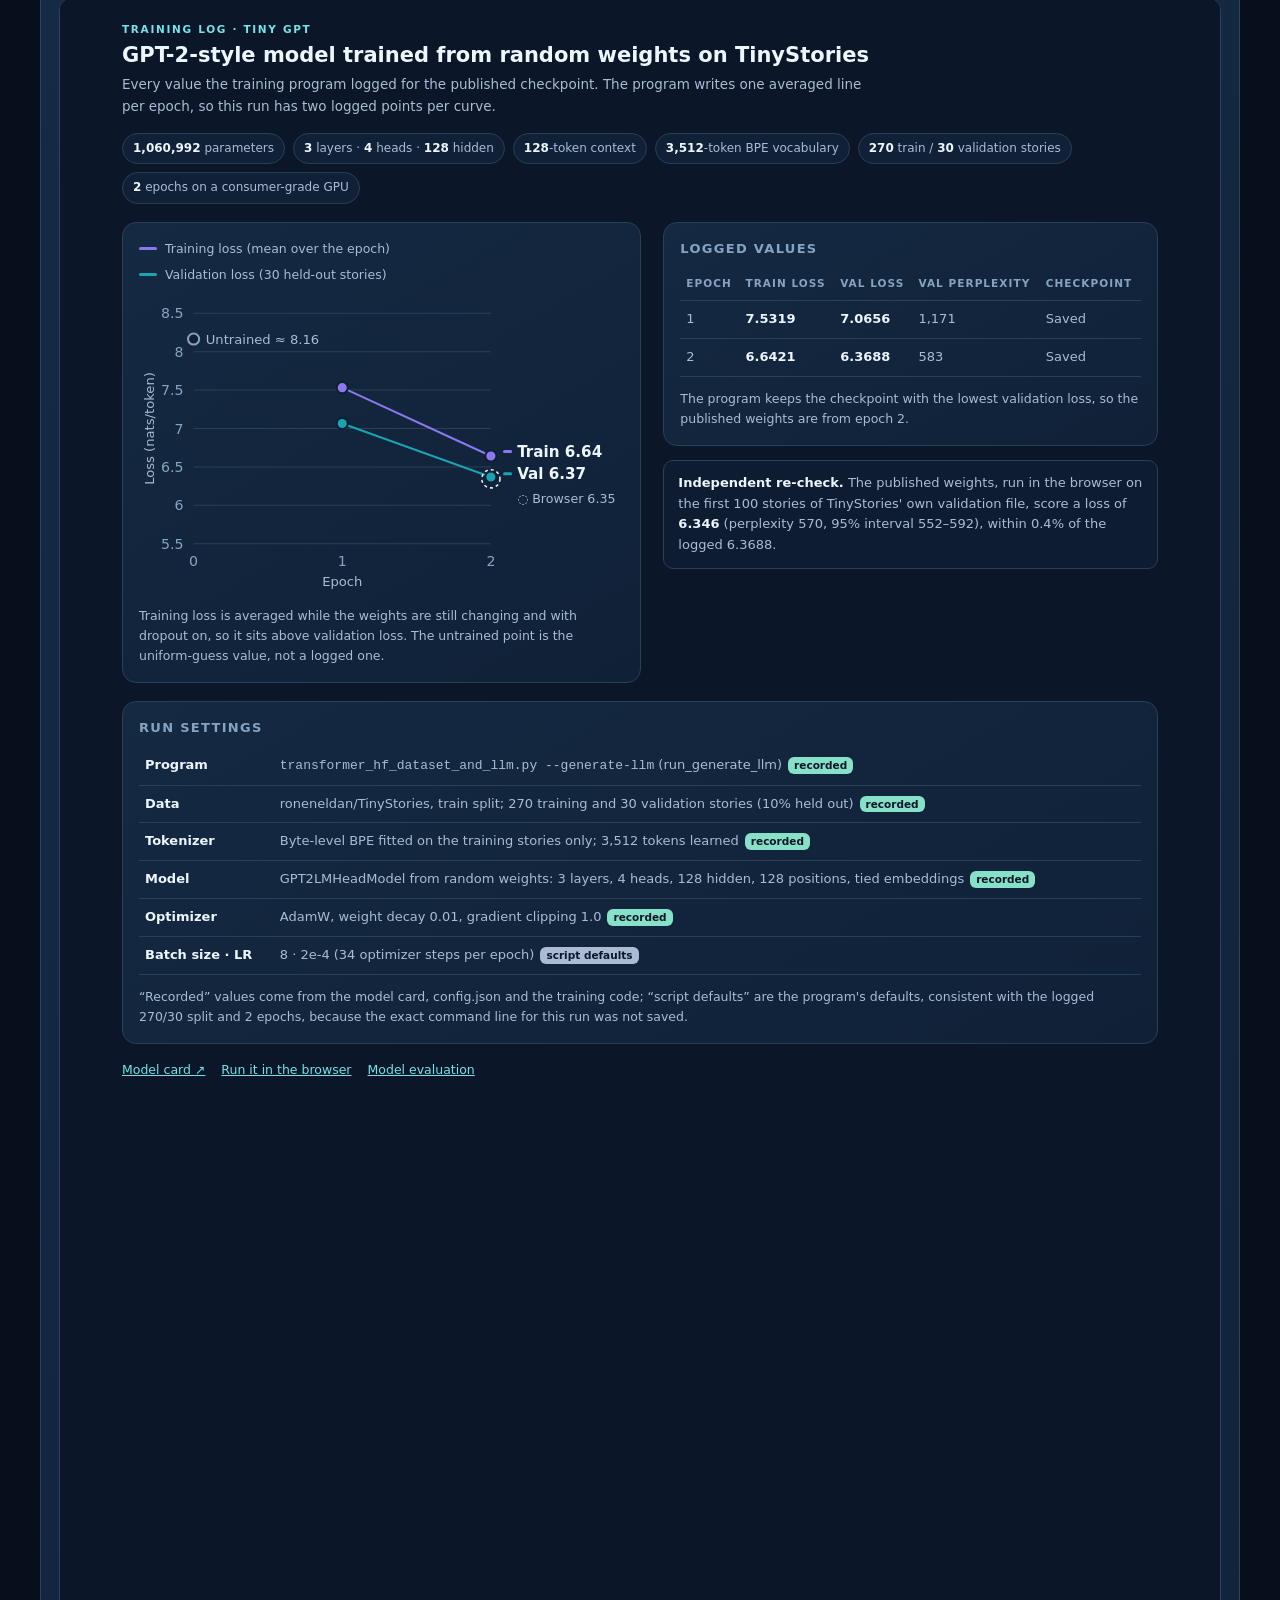
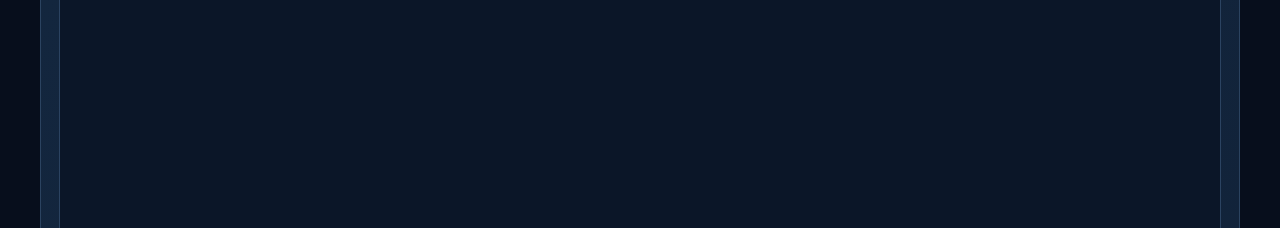
==== commit 2be39ac1: "Shorten the shared footer invitation for AI/ML roles" ====
--- a/index.html
+++ b/index.html
@@ -274,7 +274,7 @@
 <div class="contact-frame-shell"><iframe class="contact-frame" id="contact-frame" loading="lazy" src="/contact.html" title="Contact form"></iframe><p class="contact-fallback">Form not loading? <a href="/contact.html">Open the contact page ↗</a></p></div>
 </section>
 </main>
-<!-- ailab:footer:start --><footer class="ailab-footer"><section class="ailab-wrap ailab-invite" aria-labelledby="ailab-invite-title"><div class="ailab-invite-copy"><p class="ailab-group-label">Open to collaboration</p><h2 class="ailab-invite-title" id="ailab-invite-title">Let’s build the next experiment together</h2><p class="ailab-invite-text">I invite researchers, engineers, and open-source contributors around the world to collaborate on AI research, from sparse Mixture-of-Experts models and retrieval to agents and efficient training on consumer-grade GPUs.</p><p class="ailab-invite-text">Recruiters and hiring teams are welcome to reach out about AI/ML engineering and research roles.</p></div><div class="ailab-invite-actions"><a class="ailab-invite-cta is-primary" href="/contact.html">Propose a collaboration <span aria-hidden="true">→</span></a><a class="ailab-invite-cta" href="/contact.html">Recruiter inquiries <span aria-hidden="true">→</span></a></div></section><div class="ailab-wrap ailab-footer-grid" data-columns="2"><div class="ailab-footer-brand"><a class="ailab-wordmark" href="/" aria-label="AI Lab home">SS <span aria-hidden="true">✳</span></a><p class="ailab-footer-about">Sudhanshu Shukla&#x27;s AI Lab: hands-on engineering and research on language models, retrieval, agents, training and inference.</p></div><nav class="ailab-footer-col ailab-col-projects" aria-label="Projects"><p class="ailab-group-label">Projects</p><ul><li><a href="/MedSparse-Healthcare-LLM-From-Scratch/">MedSparse Healthcare LLM</a></li><li><a href="/RAG-service/">Multi-Tenant RAG Service</a></li><li><a href="/Multi-agents-using-LangGraph/">Multi-Agent Workflows with LangGraph</a></li><li><a href="/Pre-training-and-Fine-tuning/">LLM Fine-Tuning &amp; Preference Optimization</a></li><li><a href="/Distributed-Data-Parallel-Processing/">Distributed LLM Training with PyTorch DDP</a></li><li><a href="/Parallel-LLM-Inference/">Parallel LLM Batch Inference</a></li><li><a href="/LLM-from-scratch/">Transformer Encoder from Scratch</a></li><li><a href="/Full-Fine-Training-Pre-Training-Mid-Training/">DistilBERT Full vs. Frozen Fine-Tuning</a></li><li><a href="/Transformers-Training/">Transformer Training &amp; Model Evaluation</a></li><li><a href="/Stock-market-trading-Application-using-MCP-langchain-langgraph/">MCP &amp; LangGraph Market Simulation</a></li><li><a href="https://huggingface.co/sudhanshu42844/my-tiny-llm" target="_blank" rel="noopener noreferrer">Tiny GPT-Style Language Model<span class="ailab-ext" aria-hidden="true"> ↗</span></a></li></ul></nav><nav class="ailab-footer-col ailab-col-lab" aria-label="AI Lab"><p class="ailab-group-label">AI Lab</p><ul><li><a href="/" aria-current="page">AI Lab home</a></li><li><a href="/research/">Research</a></li><li><a href="/playground/">Model playground</a></li><li><a href="/codemind/">CodeMind</a><span class="ailab-badge">Soon</span></li><li><a href="/oncotrace/">OncoTrace</a><span class="ailab-badge">Soon</span></li><li><a href="/contact.html">Contact</a></li><li><a href="/privacy/">Privacy</a></li><li><a href="/sitemap.xml">Sitemap</a></li></ul></nav><nav class="ailab-footer-col" aria-label="Elsewhere"><p class="ailab-group-label">Elsewhere</p><ul><li><a href="https://github.com/su394611-del" target="_blank" rel="noopener noreferrer">GitHub <span aria-hidden="true">↗</span></a></li><li><a href="https://huggingface.co/sudhanshu42844" target="_blank" rel="noopener noreferrer">Hugging Face <span aria-hidden="true">↗</span></a></li><li><a href="https://pypi.org/project/medsparse-playground/" target="_blank" rel="noopener noreferrer">PyPI: medsparse-playground <span aria-hidden="true">↗</span></a></li></ul></nav></div><div class="ailab-wrap ailab-footer-bottom"><p>© 2026 Sudhanshu Shukla. Source code is Apache-2.0 unless a repository says otherwise; see each repository for third-party notices.</p><div class="ailab-footer-actions"><span class="ailab-privacy-slot" data-privacy-settings></span><a class="ailab-top-link" href="#ailab-top">Back to top <span aria-hidden="true">↑</span></a></div></div></footer><!-- ailab:footer:end -->
+<!-- ailab:footer:start --><footer class="ailab-footer"><section class="ailab-wrap ailab-invite" aria-labelledby="ailab-invite-title"><div class="ailab-invite-copy"><p class="ailab-group-label">Open to collaboration</p><h2 class="ailab-invite-title" id="ailab-invite-title">Let’s build the next experiment together</h2><p class="ailab-invite-text">I invite researchers, engineers, and open-source contributors around the world to collaborate on AI research, from sparse Mixture-of-Experts models and retrieval to agents and efficient training on consumer-grade GPUs.</p><p class="ailab-invite-text">I welcome inquiries about AI/ML engineering and research roles.</p></div><div class="ailab-invite-actions"><a class="ailab-invite-cta is-primary" href="/contact.html">Propose a collaboration <span aria-hidden="true">→</span></a><a class="ailab-invite-cta" href="/contact.html">Recruiter inquiries <span aria-hidden="true">→</span></a></div></section><div class="ailab-wrap ailab-footer-grid" data-columns="2"><div class="ailab-footer-brand"><a class="ailab-wordmark" href="/" aria-label="AI Lab home">SS <span aria-hidden="true">✳</span></a><p class="ailab-footer-about">Sudhanshu Shukla&#x27;s AI Lab: hands-on engineering and research on language models, retrieval, agents, training and inference.</p></div><nav class="ailab-footer-col ailab-col-projects" aria-label="Projects"><p class="ailab-group-label">Projects</p><ul><li><a href="/MedSparse-Healthcare-LLM-From-Scratch/">MedSparse Healthcare LLM</a></li><li><a href="/RAG-service/">Multi-Tenant RAG Service</a></li><li><a href="/Multi-agents-using-LangGraph/">Multi-Agent Workflows with LangGraph</a></li><li><a href="/Pre-training-and-Fine-tuning/">LLM Fine-Tuning &amp; Preference Optimization</a></li><li><a href="/Distributed-Data-Parallel-Processing/">Distributed LLM Training with PyTorch DDP</a></li><li><a href="/Parallel-LLM-Inference/">Parallel LLM Batch Inference</a></li><li><a href="/LLM-from-scratch/">Transformer Encoder from Scratch</a></li><li><a href="/Full-Fine-Training-Pre-Training-Mid-Training/">DistilBERT Full vs. Frozen Fine-Tuning</a></li><li><a href="/Transformers-Training/">Transformer Training &amp; Model Evaluation</a></li><li><a href="/Stock-market-trading-Application-using-MCP-langchain-langgraph/">MCP &amp; LangGraph Market Simulation</a></li><li><a href="https://huggingface.co/sudhanshu42844/my-tiny-llm" target="_blank" rel="noopener noreferrer">Tiny GPT-Style Language Model<span class="ailab-ext" aria-hidden="true"> ↗</span></a></li></ul></nav><nav class="ailab-footer-col ailab-col-lab" aria-label="AI Lab"><p class="ailab-group-label">AI Lab</p><ul><li><a href="/" aria-current="page">AI Lab home</a></li><li><a href="/research/">Research</a></li><li><a href="/playground/">Model playground</a></li><li><a href="/codemind/">CodeMind</a><span class="ailab-badge">Soon</span></li><li><a href="/oncotrace/">OncoTrace</a><span class="ailab-badge">Soon</span></li><li><a href="/contact.html">Contact</a></li><li><a href="/privacy/">Privacy</a></li><li><a href="/sitemap.xml">Sitemap</a></li></ul></nav><nav class="ailab-footer-col" aria-label="Elsewhere"><p class="ailab-group-label">Elsewhere</p><ul><li><a href="https://github.com/su394611-del" target="_blank" rel="noopener noreferrer">GitHub <span aria-hidden="true">↗</span></a></li><li><a href="https://huggingface.co/sudhanshu42844" target="_blank" rel="noopener noreferrer">Hugging Face <span aria-hidden="true">↗</span></a></li><li><a href="https://pypi.org/project/medsparse-playground/" target="_blank" rel="noopener noreferrer">PyPI: medsparse-playground <span aria-hidden="true">↗</span></a></li></ul></nav></div><div class="ailab-wrap ailab-footer-bottom"><p>© 2026 Sudhanshu Shukla. Source code is Apache-2.0 unless a repository says otherwise; see each repository for third-party notices.</p><div class="ailab-footer-actions"><span class="ailab-privacy-slot" data-privacy-settings></span><a class="ailab-top-link" href="#ailab-top">Back to top <span aria-hidden="true">↑</span></a></div></div></footer><!-- ailab:footer:end -->
 </div>
 <script src="contact-frame.js"></script>
 
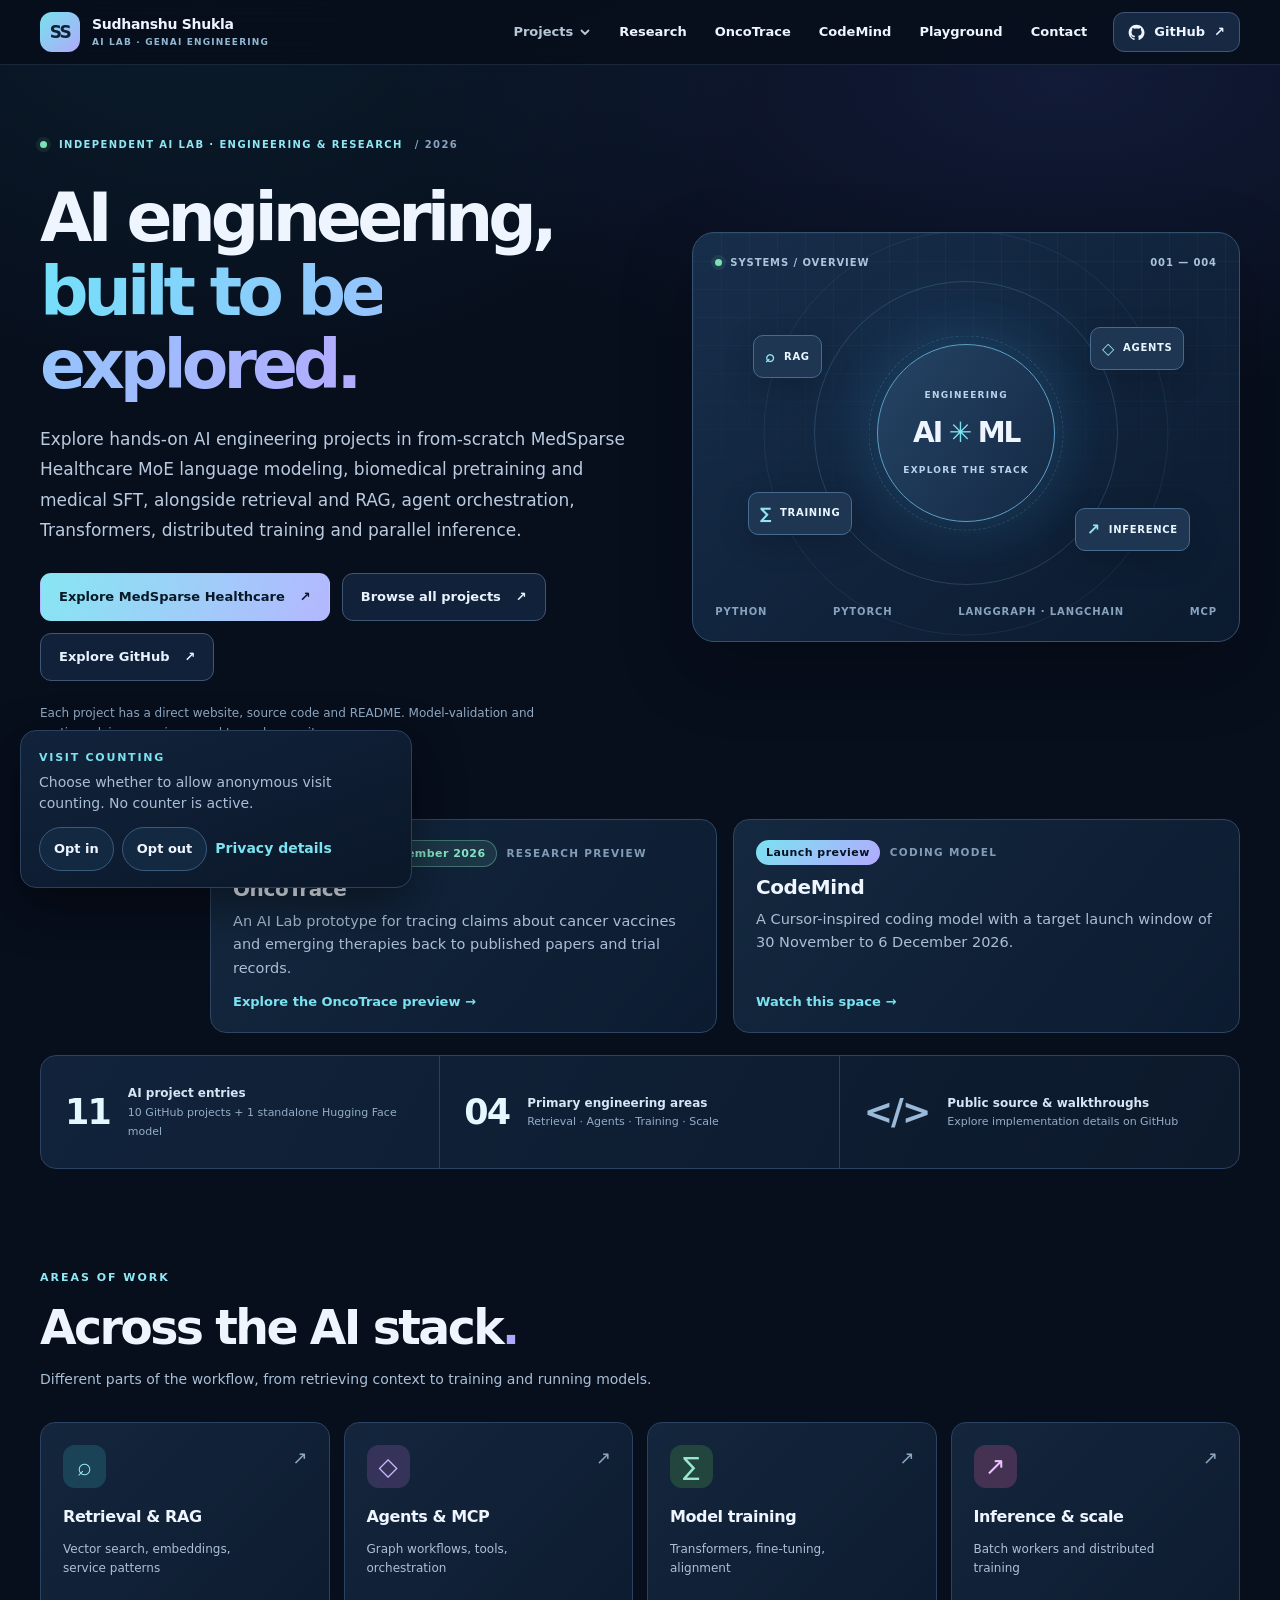
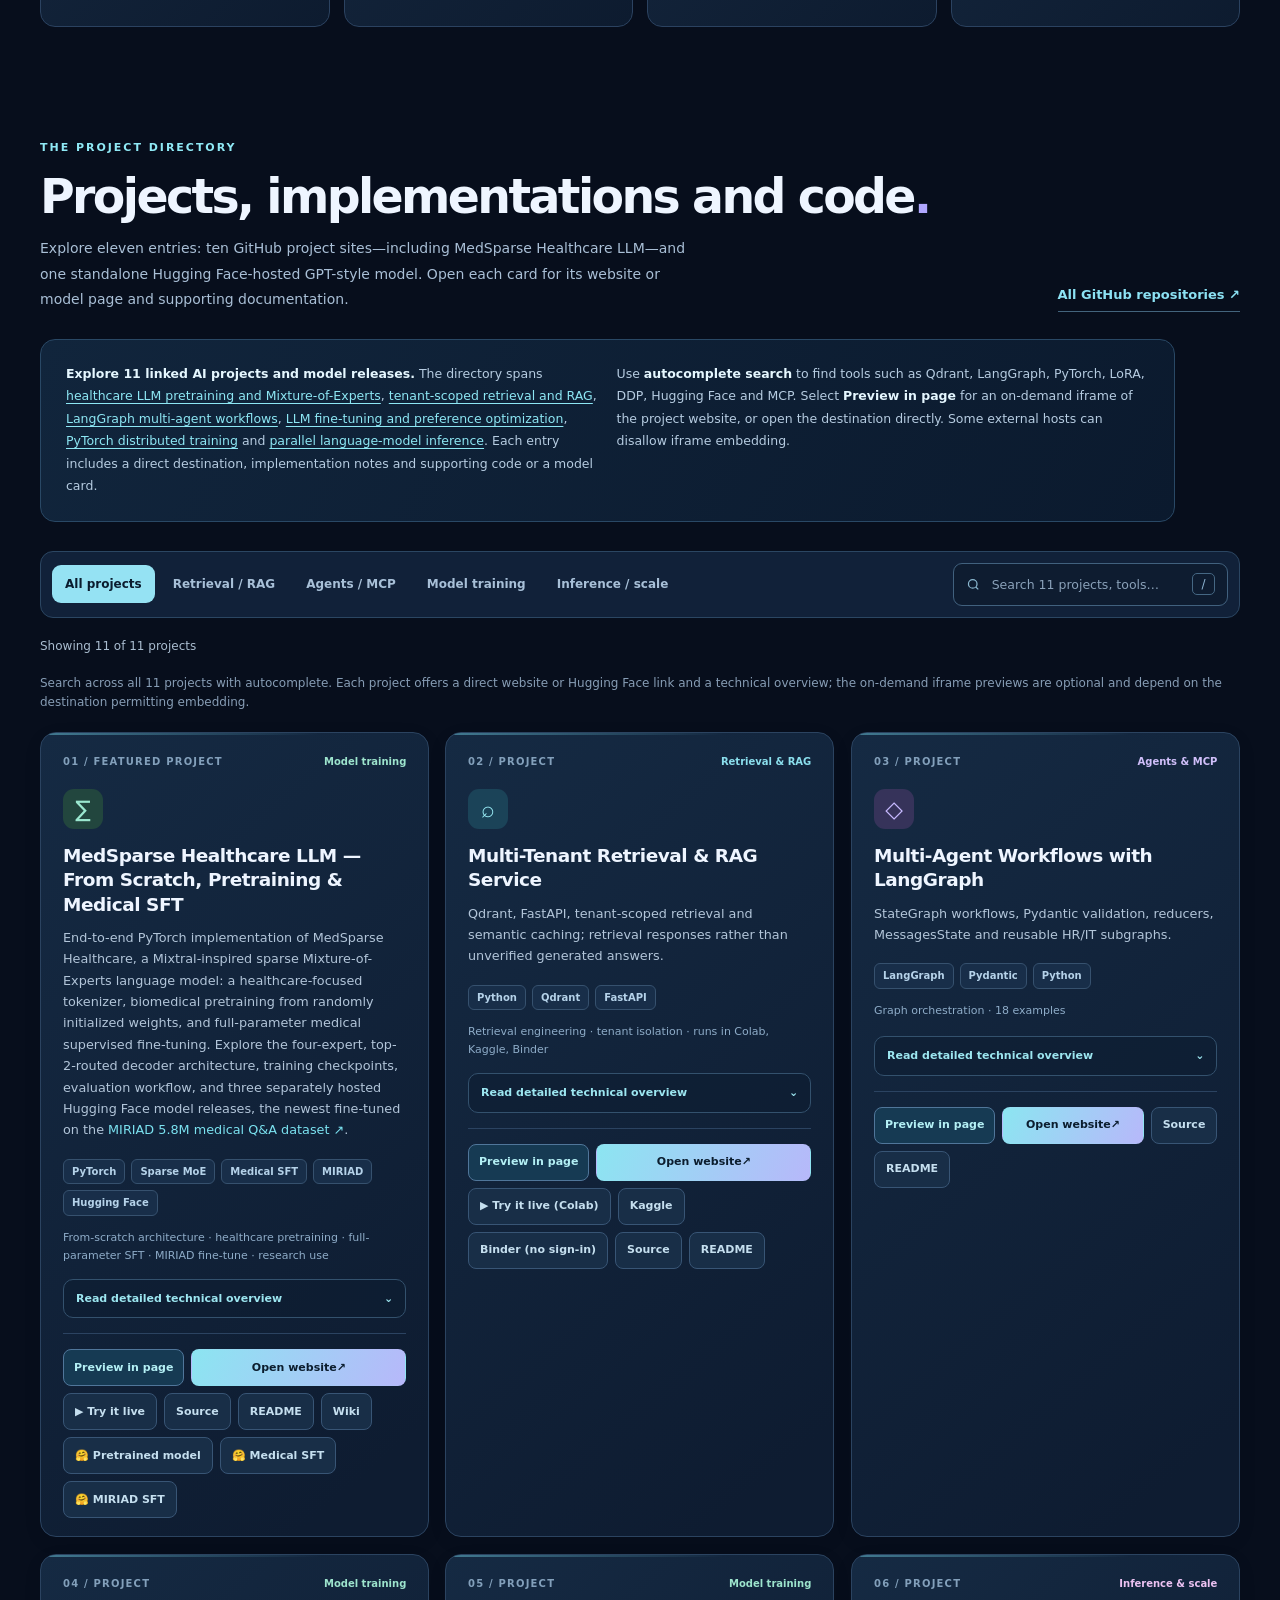
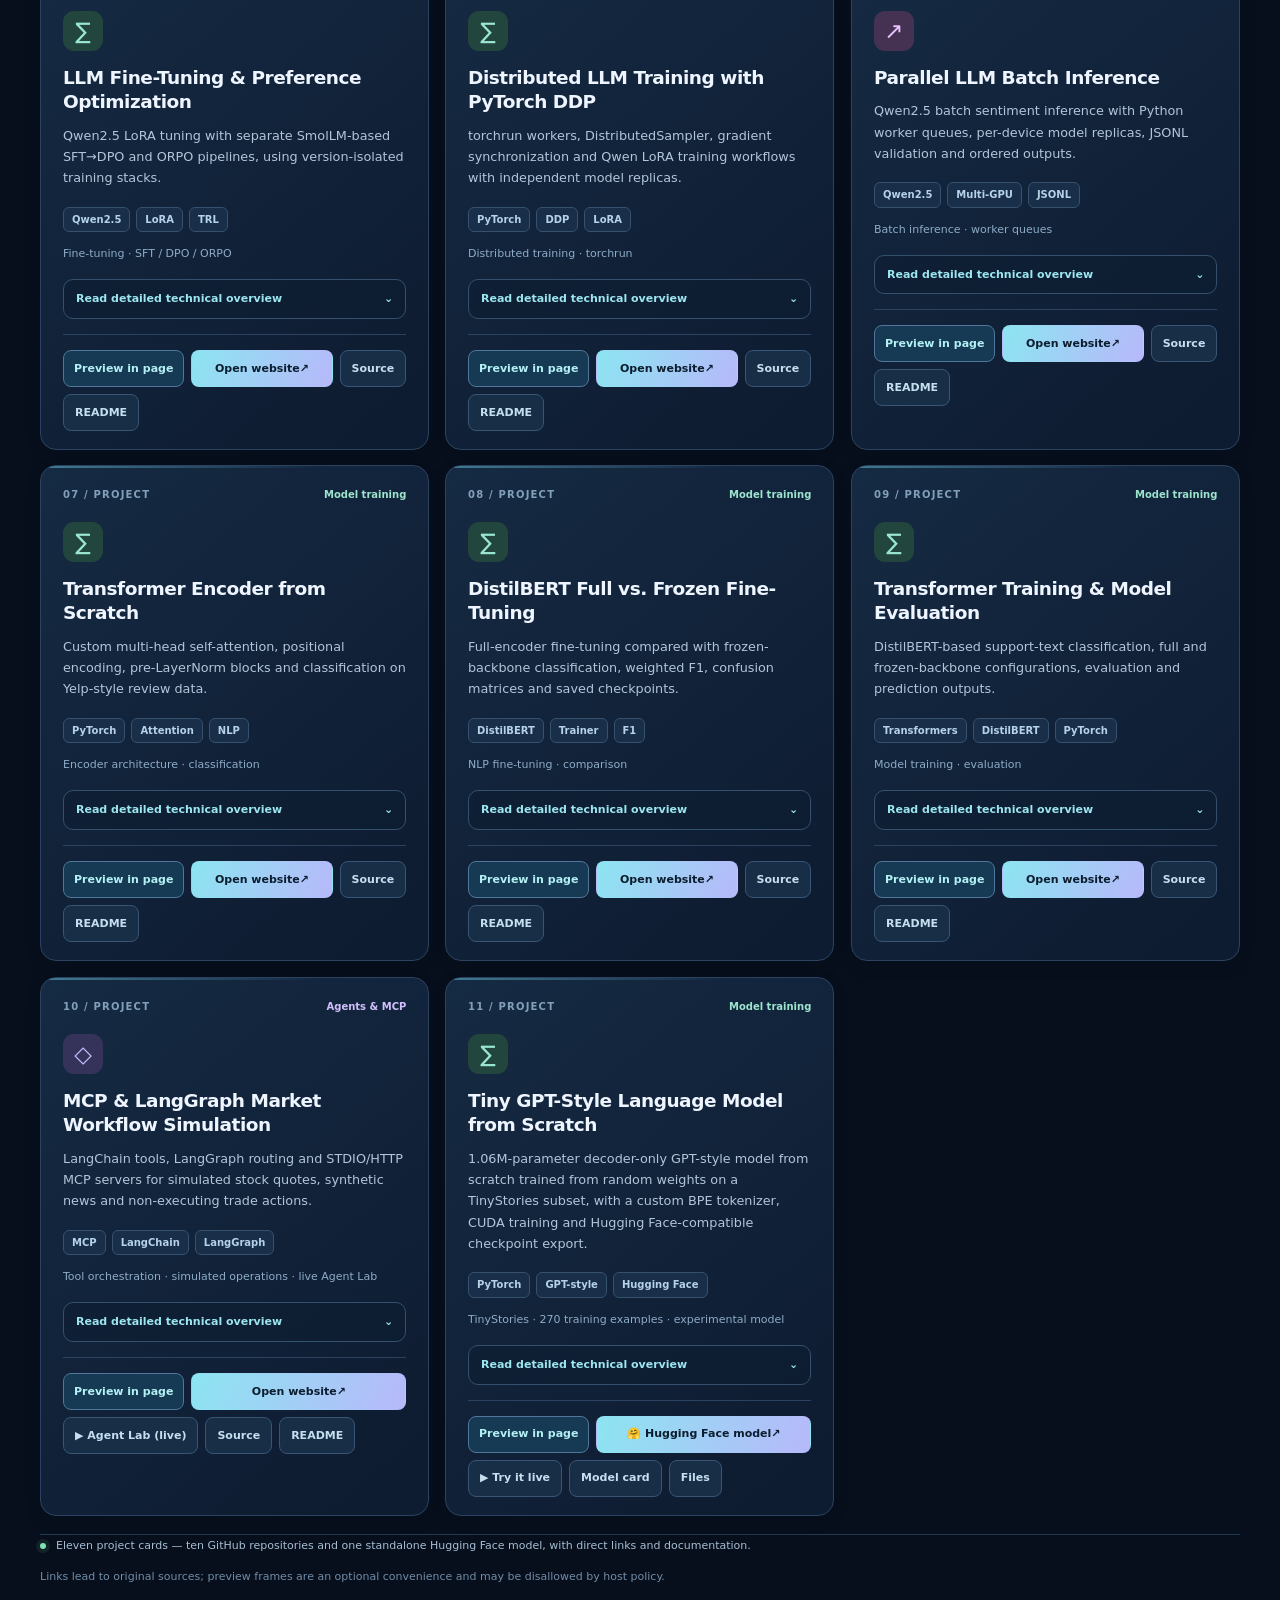
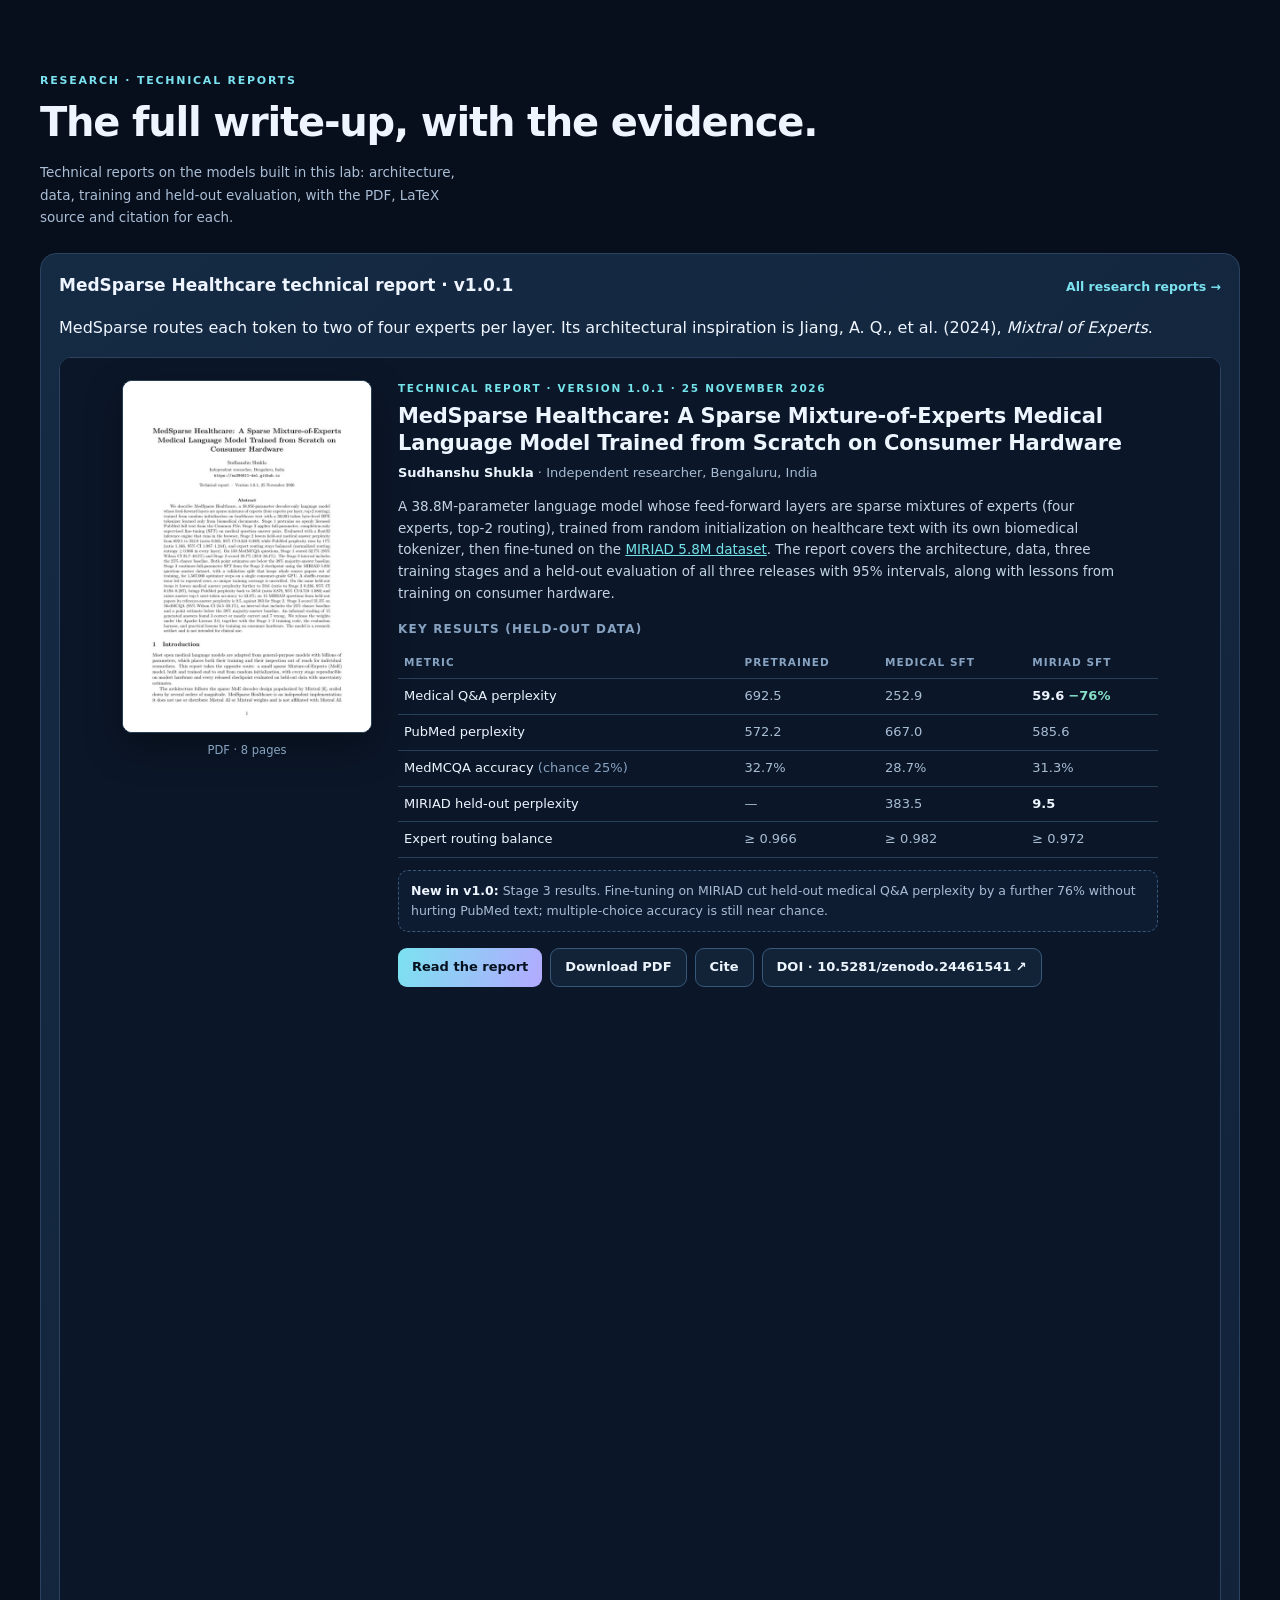
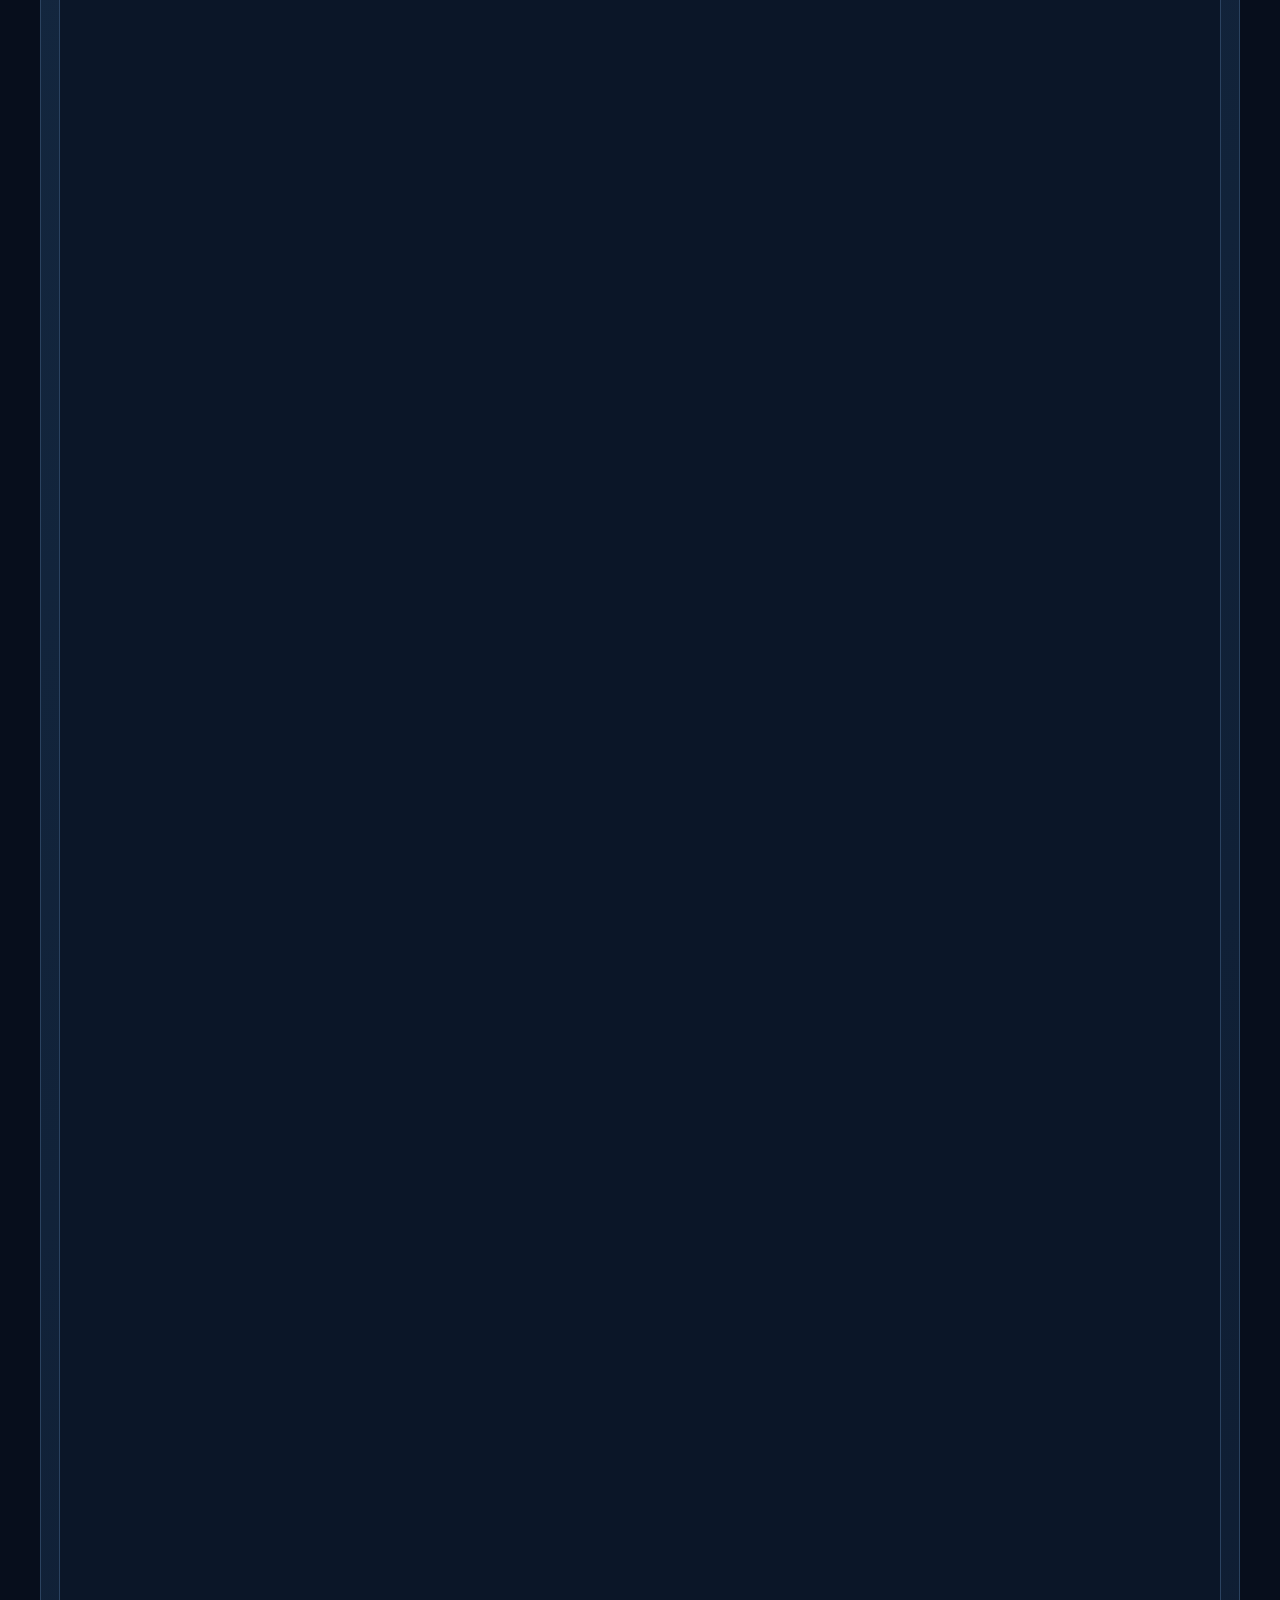
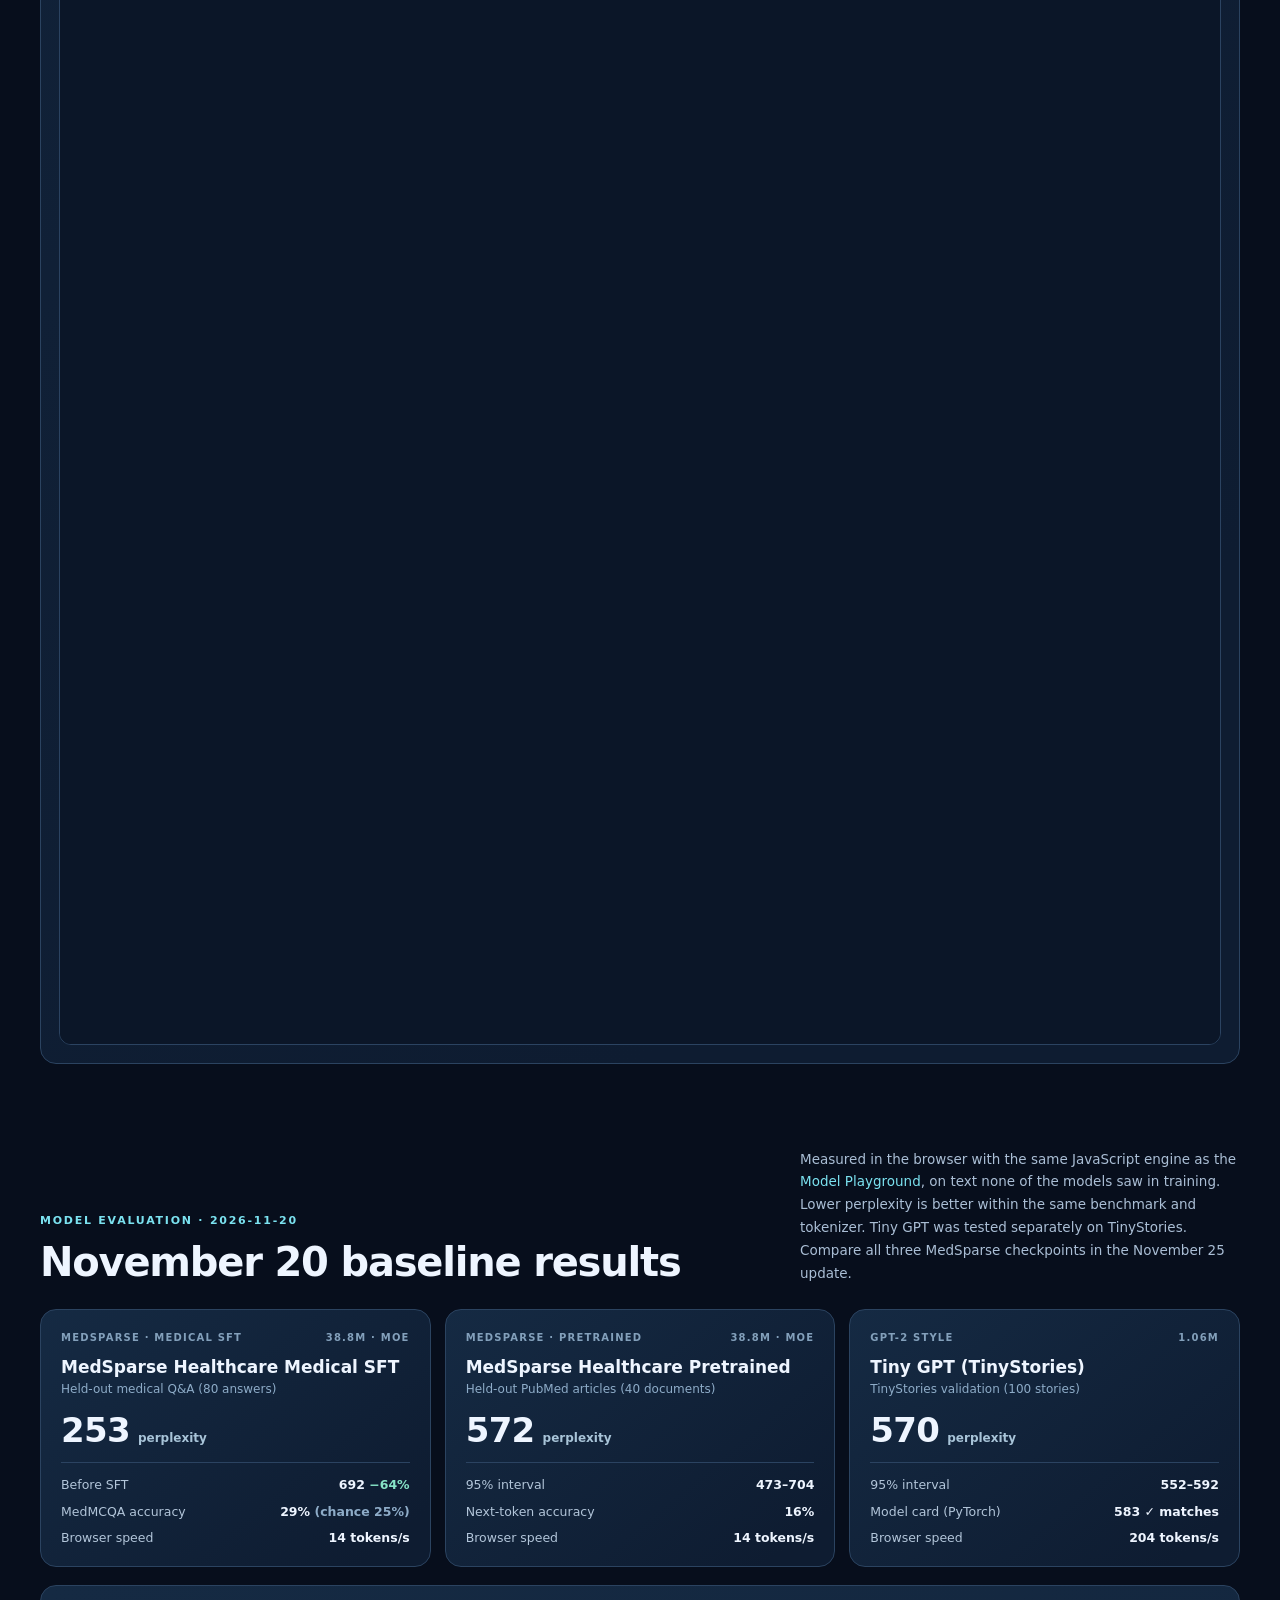
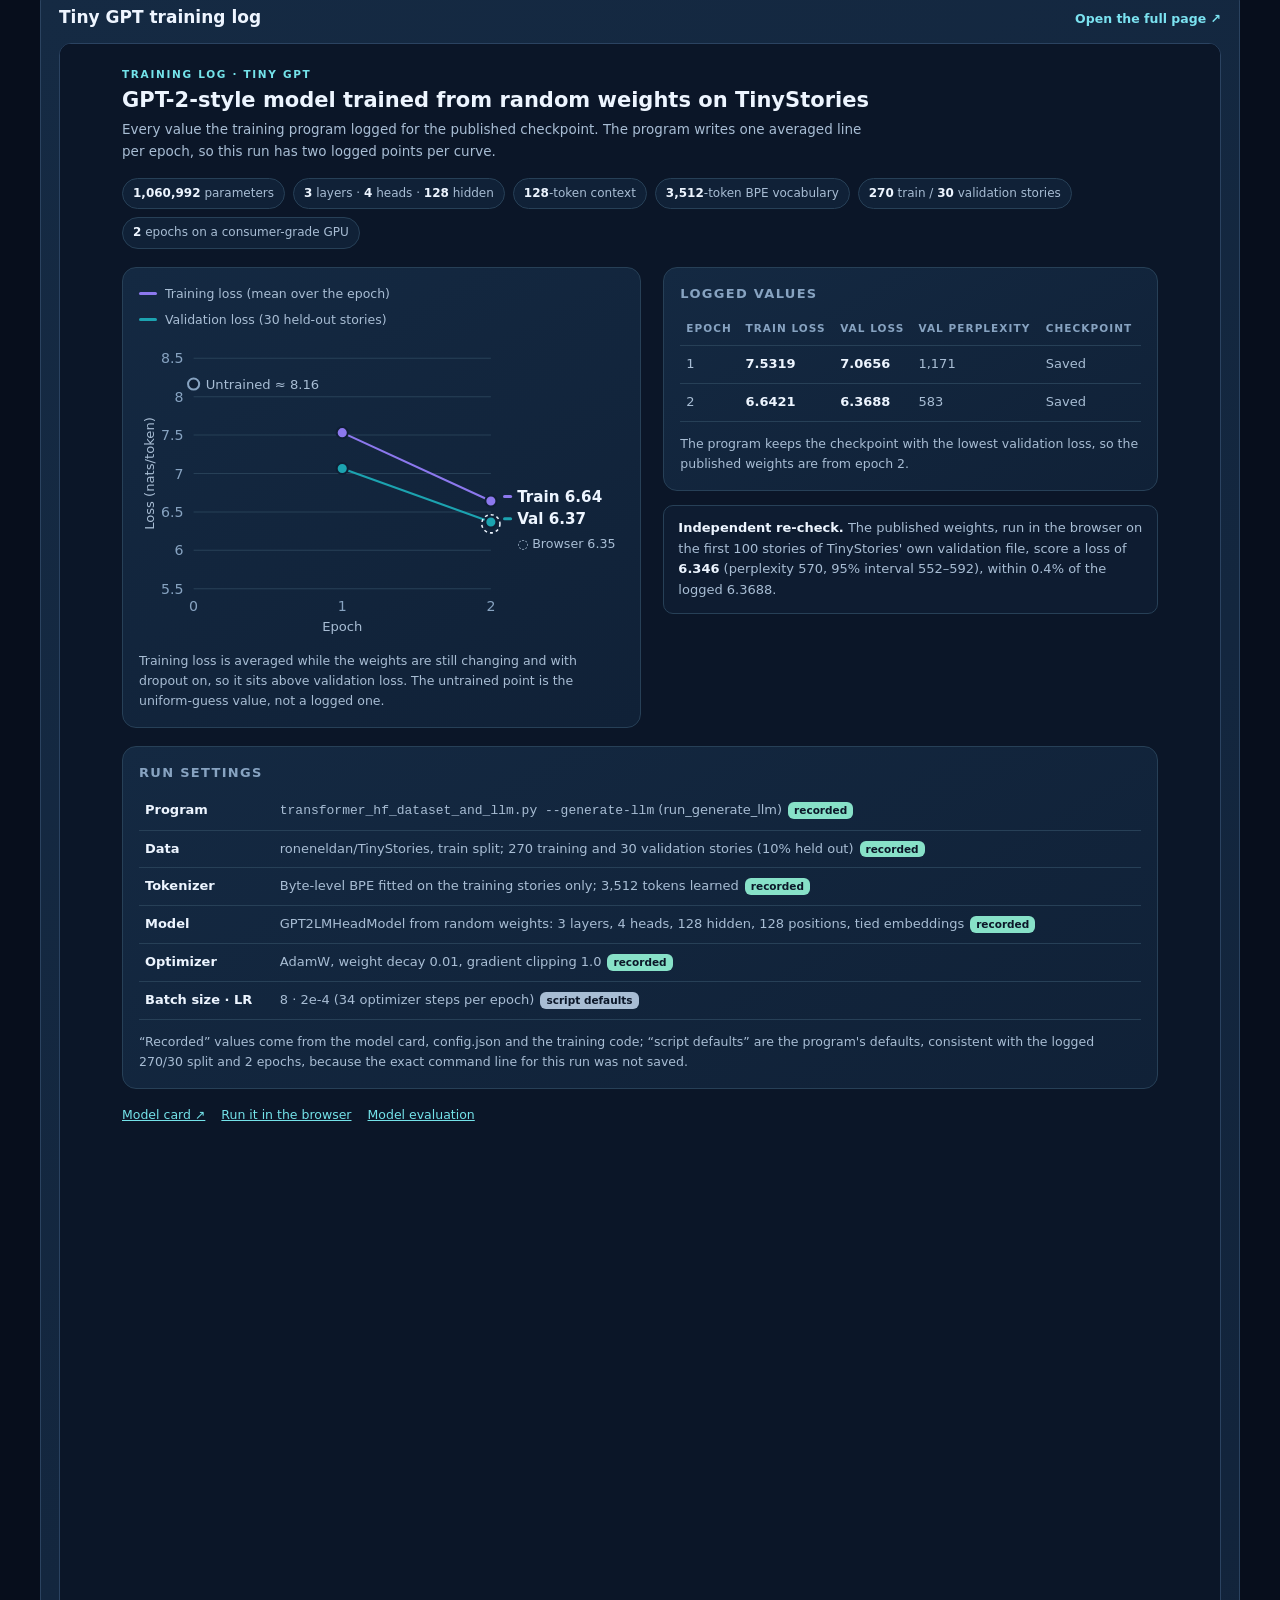
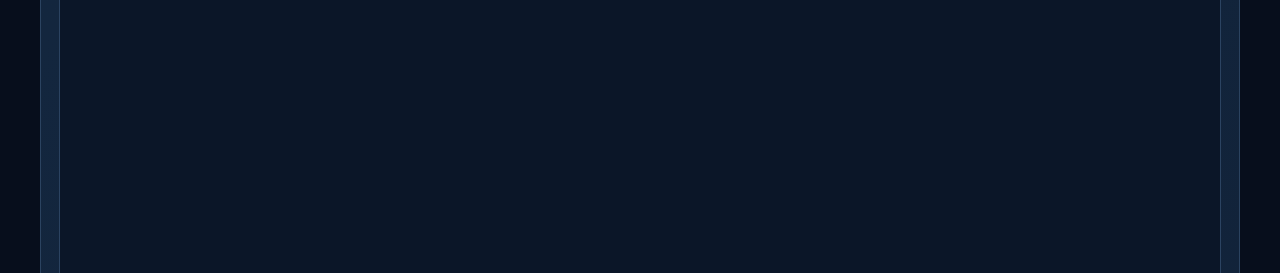
==== commit e06eac9e: "Cite Mixtral of Experts alongside the MedSparse architecture" ====
--- a/index.html
+++ b/index.html
@@ -222,6 +222,7 @@
 <section aria-labelledby="research-heading" class="layout model-eval research-section" id="research" v-pre>
 <div class="me-head"><div><p class="me-kicker">Research · Technical reports</p><h2 id="research-heading">The full write-up, with the evidence.</h2></div><p>Technical reports on the models built in this lab: architecture, data, training and held-out evaluation, with the PDF, LaTeX source and citation for each.</p></div>
 <div class="me-log"><div class="me-log-head"><h3>MedSparse Healthcare technical report · v1.0.1</h3><a href="/research/">All research reports →</a></div>
+<p>MedSparse routes each token to two of four experts per layer. Its architectural inspiration is Jiang, A. Q., et al. (2024), <cite><a href="https://arxiv.org/abs/2401.04088">Mixtral of Experts</a></cite>.</p>
 <iframe class="me-iframe research-iframe" src="/research/embed/" title="Technical research reports" loading="lazy"></iframe></div>
 </section>
 <!-- model-eval:start -->
